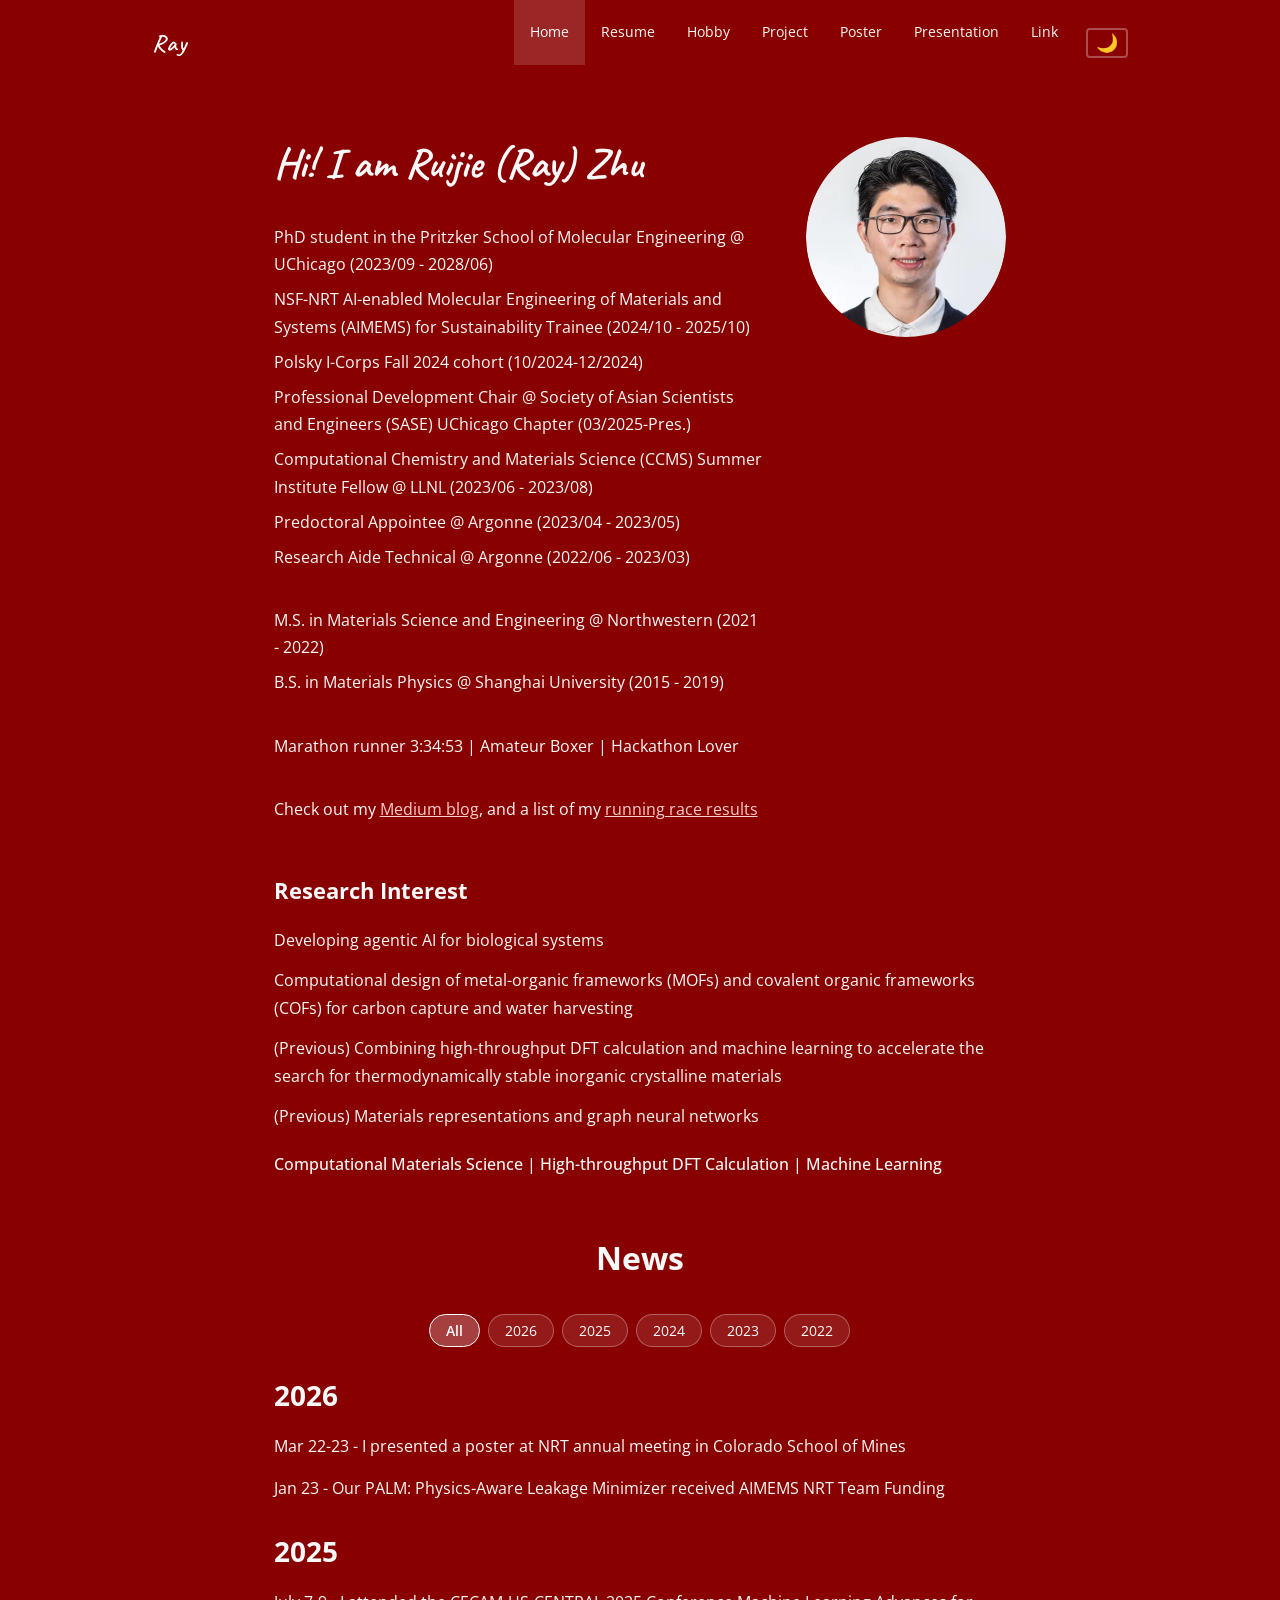
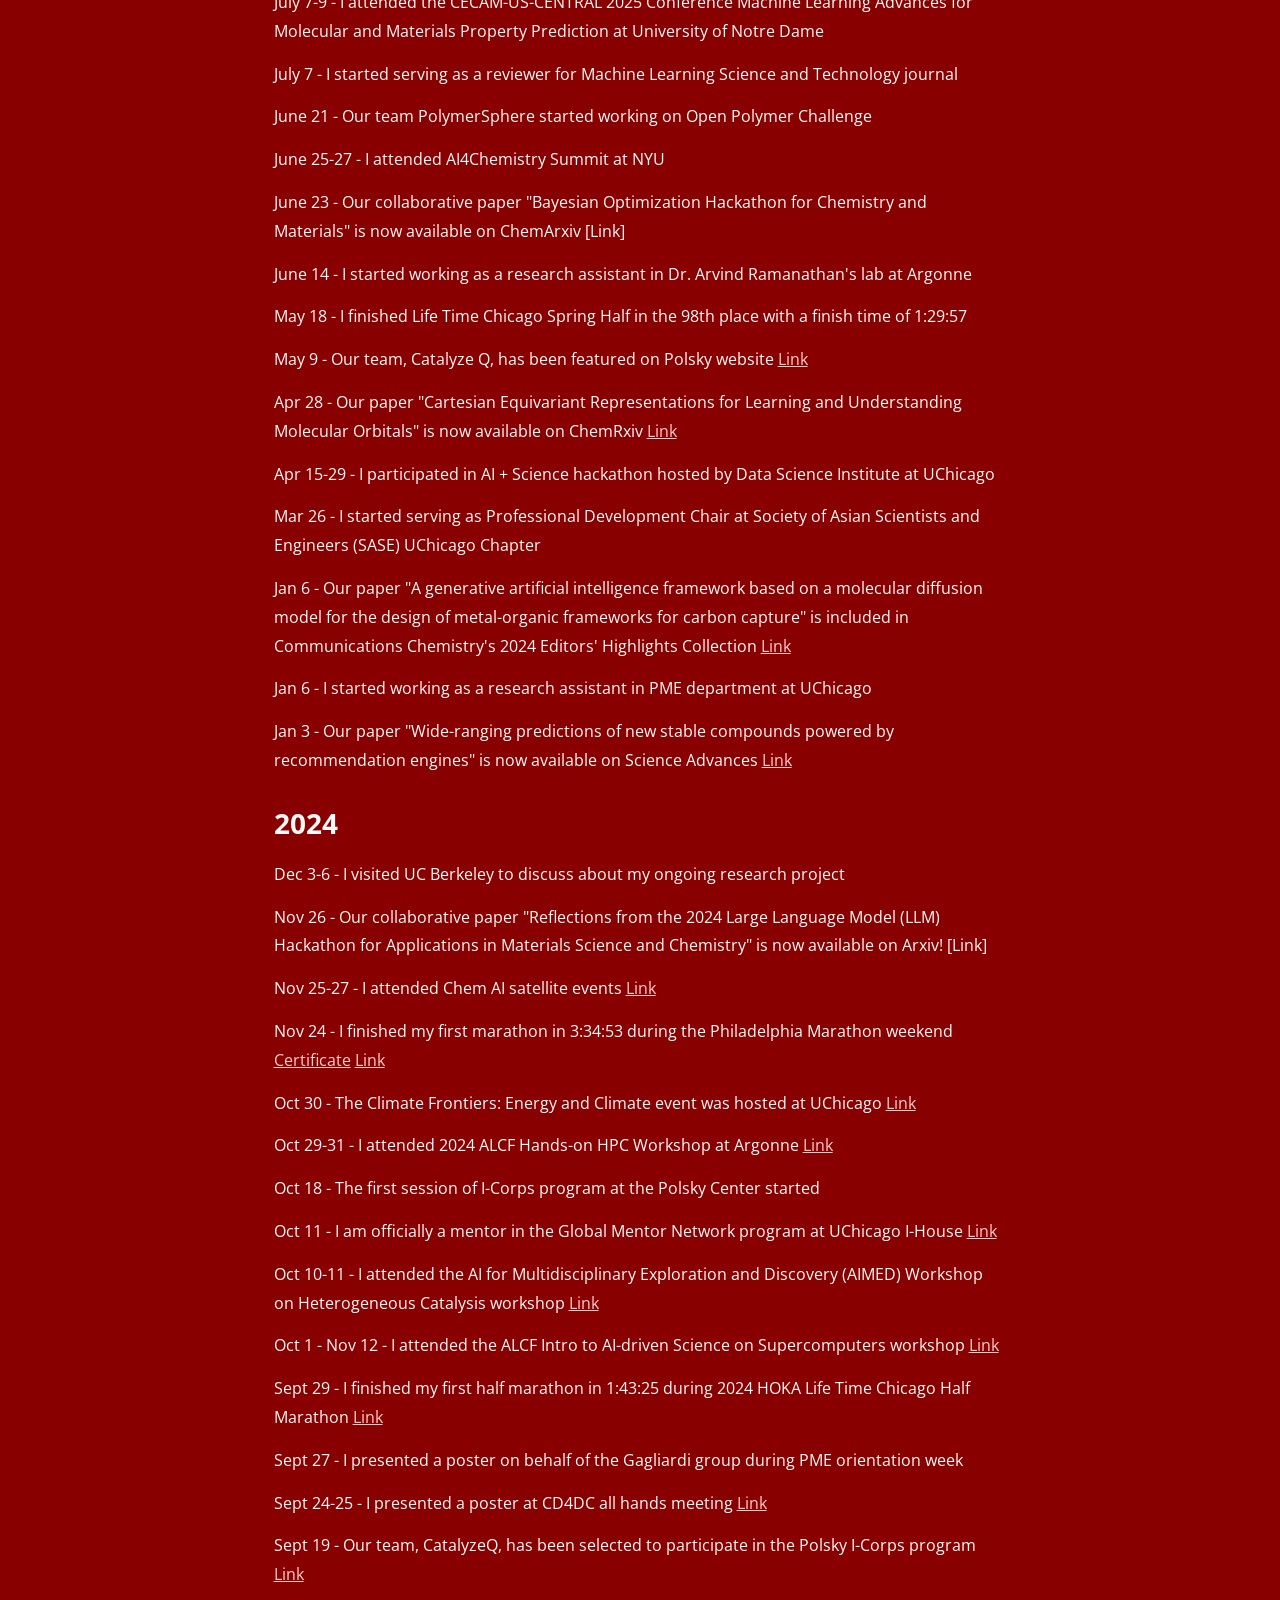
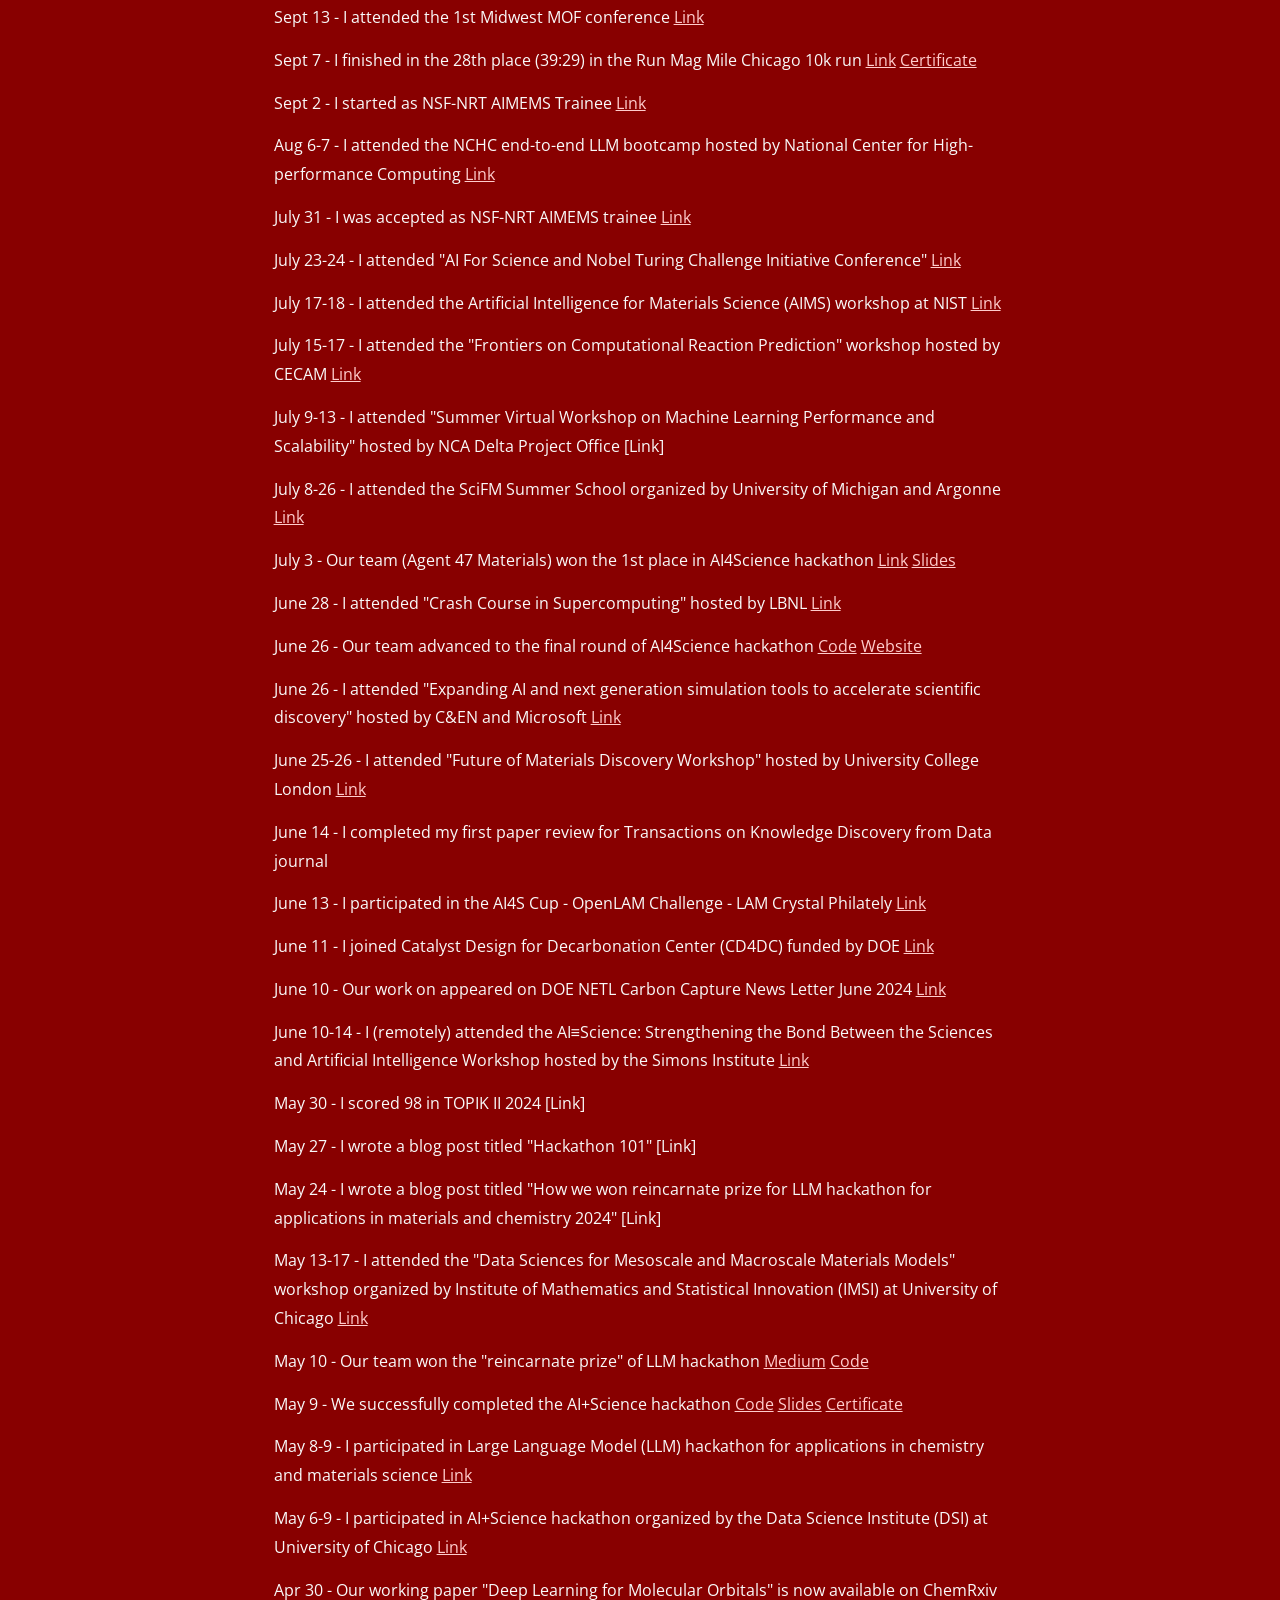
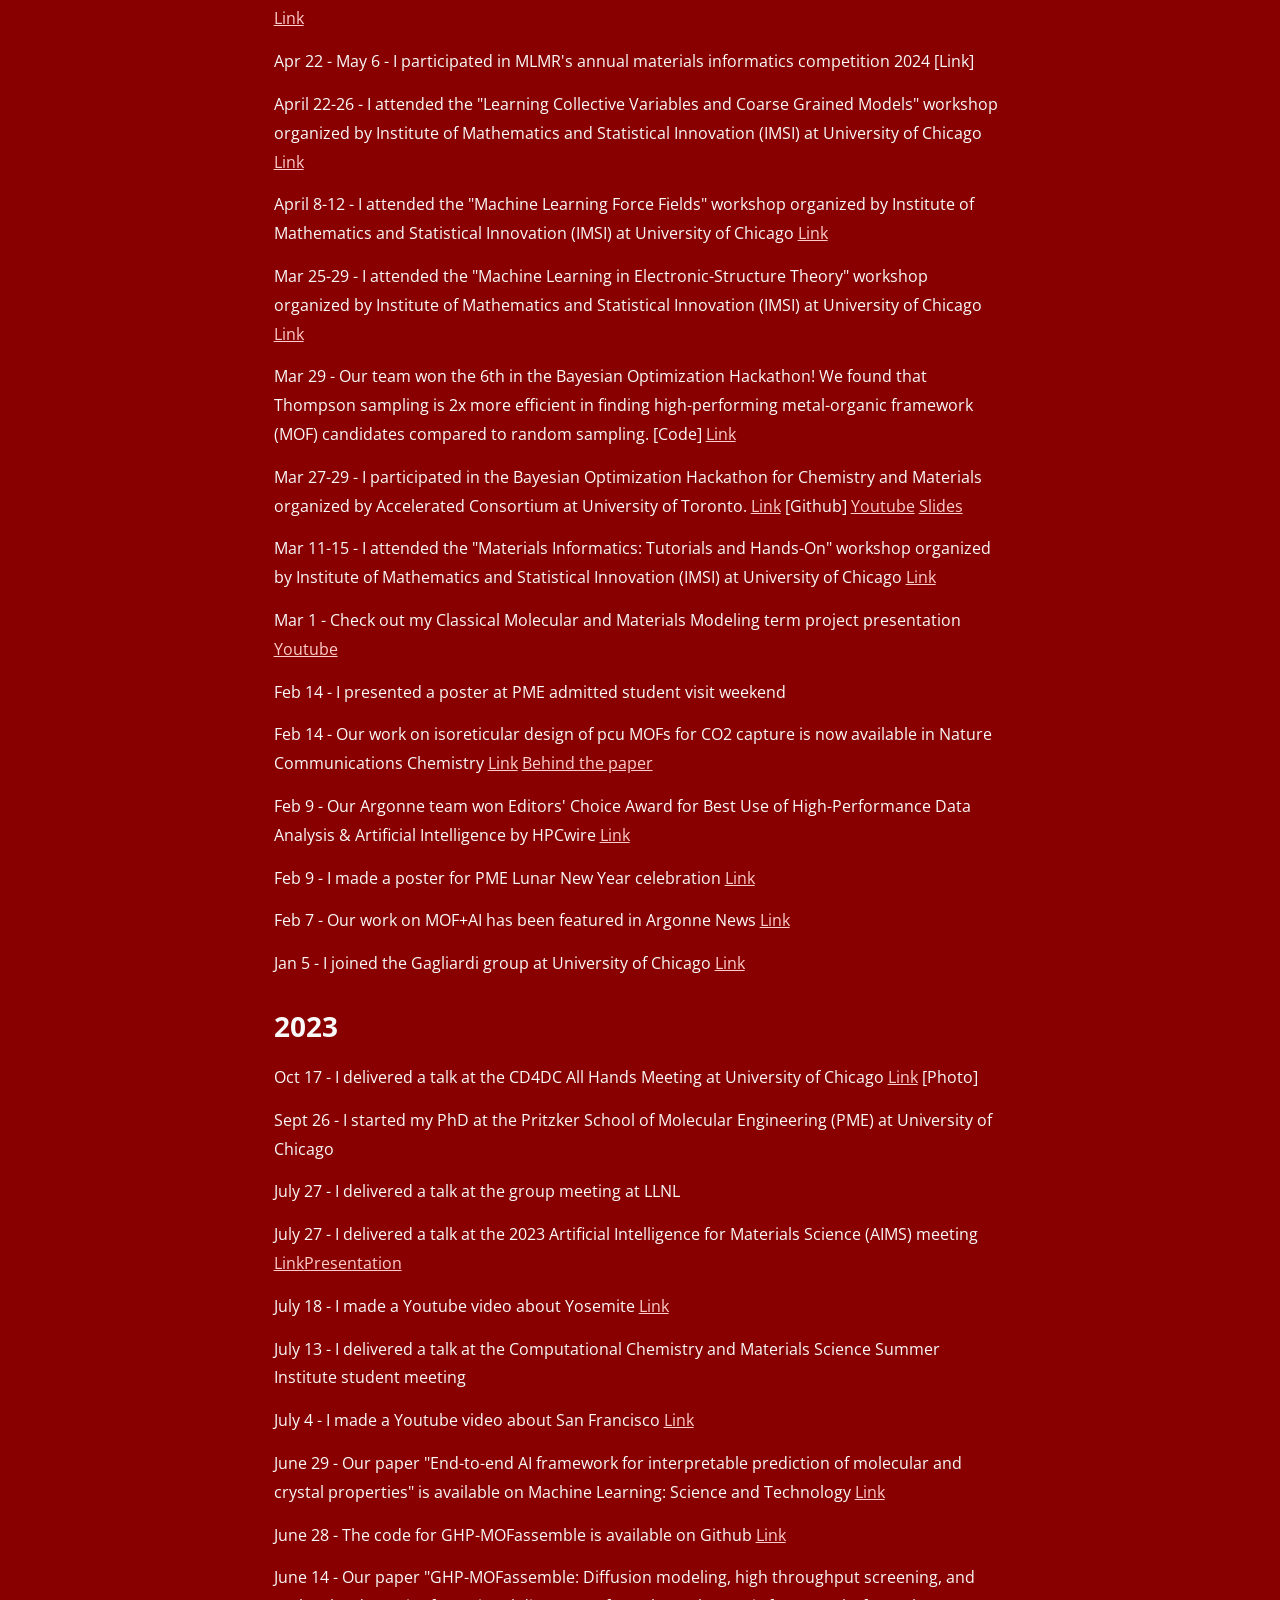
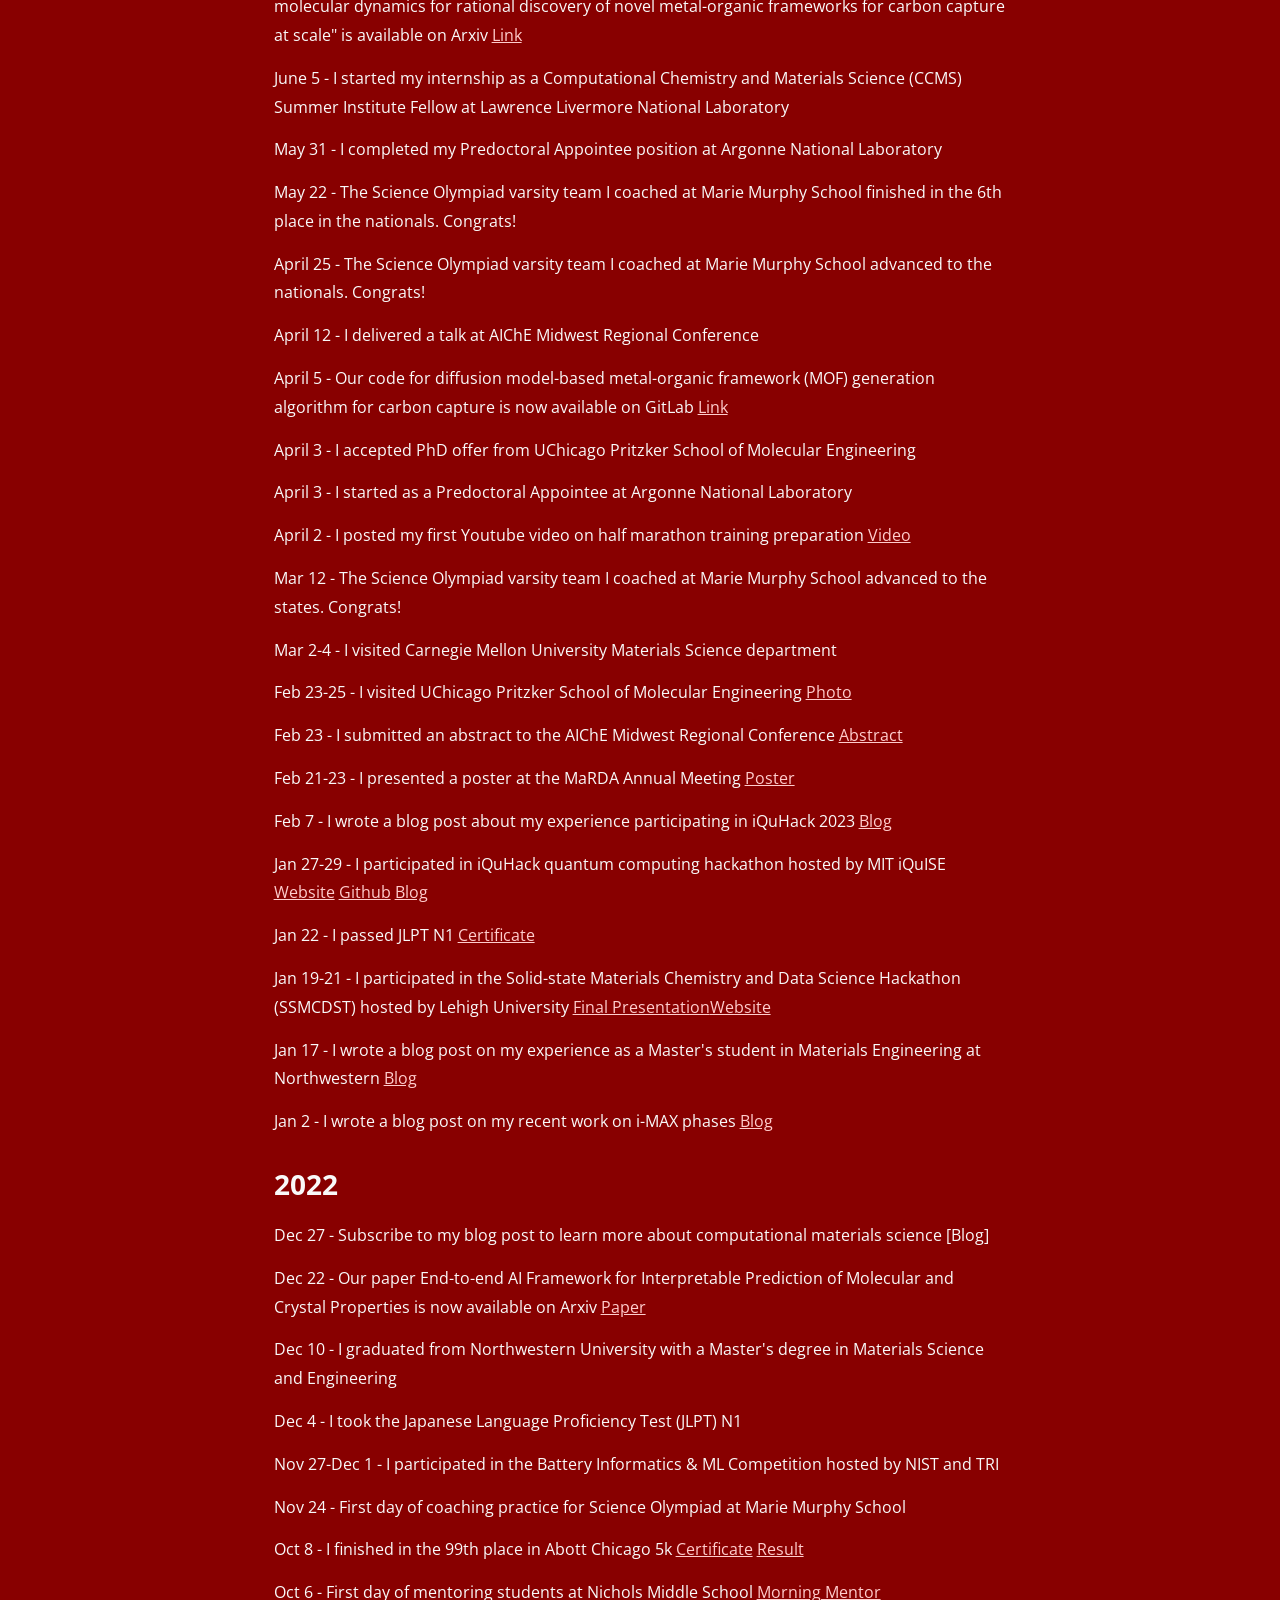
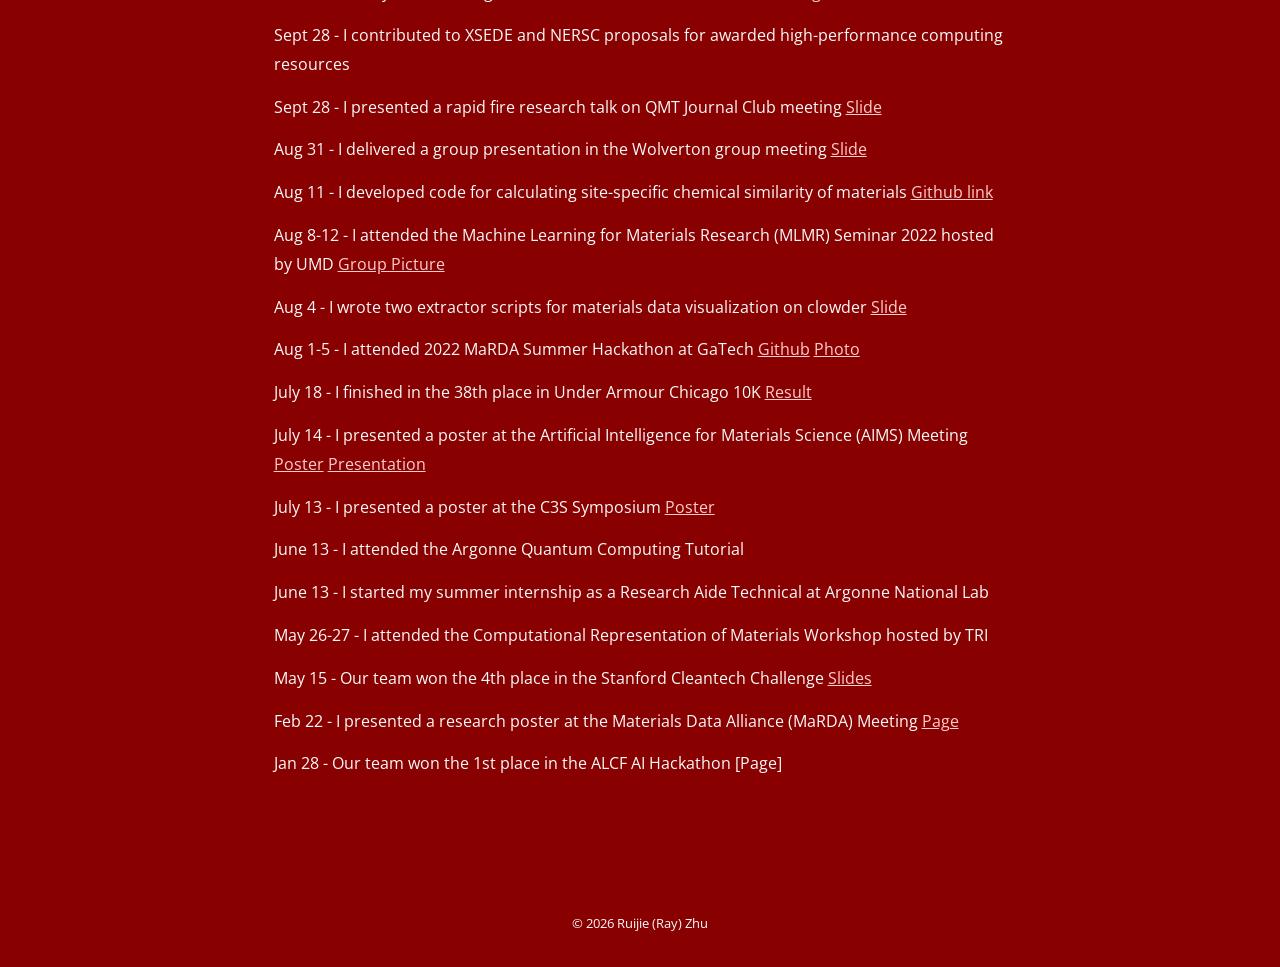
==== index.html @ 9f38cff4 "Initial commit: personal website with all improvements - Static HTML site with 7 pages (home, resume" ====
<!DOCTYPE html>
<html lang="en">
<head>
    <meta charset="UTF-8">
    <meta name="viewport" content="width=device-width, initial-scale=1.0">
    <meta name="description" content="Ruijie (Ray) Zhu - PhD student at UChicago Pritzker School of Molecular Engineering. Research in agentic AI for biological systems, computational design of MOFs and COFs.">
    <meta property="og:title" content="Ruijie (Ray) Zhu - Home">
    <meta property="og:description" content="PhD student at UChicago PME. Research in agentic AI, computational materials science, and machine learning.">
    <meta property="og:type" content="website">
    <meta property="og:image" content="profile.png">
    <title>Ray - Home</title>
    <link rel="icon" type="image/svg+xml" href="favicon.svg">
    <link rel="stylesheet" href="styles.css">
    <link rel="preconnect" href="https://fonts.googleapis.com">
    <link rel="preconnect" href="https://fonts.gstatic.com" crossorigin>
    <link href="https://fonts.googleapis.com/css2?family=Open+Sans:wght@300;400;500;600;700&family=Caveat:wght@600;700&display=swap" rel="stylesheet">
    <script type="application/ld+json">
    {
        "@context": "https://schema.org",
        "@type": "Person",
        "name": "Ruijie (Ray) Zhu",
        "url": "https://www.ruijiezhu.us",
        "jobTitle": "PhD Student",
        "affiliation": {
            "@type": "Organization",
            "name": "Pritzker School of Molecular Engineering, University of Chicago"
        },
        "alumniOf": [
            {
                "@type": "Organization",
                "name": "Northwestern University"
            },
            {
                "@type": "Organization",
                "name": "Shanghai University"
            }
        ],
        "knowsAbout": ["Computational Materials Science", "Machine Learning", "Metal-Organic Frameworks", "Agentic AI"]
    }
    </script>
</head>
<body>
    <a class="skip-to-content" href="#main-content">Skip to content</a>

    <header class="site-header">
        <div class="header-inner">
            <a href="index.html" class="site-title">Ray</a>
            <nav class="site-nav" aria-label="Main navigation">
                <button class="nav-toggle" id="nav-toggle" aria-label="Toggle navigation" aria-expanded="false" aria-controls="nav-links">&#9776;</button>
                <ul class="nav-links" id="nav-links">
                    <li><a href="index.html" class="active">Home</a></li>
                    <li><a href="resume.html">Resume</a></li>
                    <li><a href="hobby.html">Hobby</a></li>
                    <li><a href="project.html">Project</a></li>
                    <li><a href="poster.html">Poster</a></li>
                    <li><a href="presentation.html">Presentation</a></li>
                    <li><a href="link.html">Link</a></li>
                </ul>
                <button class="theme-toggle" id="theme-toggle" aria-label="Switch to dark mode"></button>
            </nav>
        </div>
    </header>

    <main id="main-content" class="content dark-bg">
        <section class="section intro-section">
            <div class="intro-layout">
                <div class="intro-text">
                    <h1 class="handwritten">Hi! I am Ruijie (Ray) Zhu</h1>

                    <p>PhD student in the Pritzker School of Molecular Engineering @ UChicago (<time datetime="2023-09">2023/09</time> - <time datetime="2028-06">2028/06</time>)</p>

                    <p>NSF-NRT AI-enabled Molecular Engineering of Materials and Systems (AIMEMS) for Sustainability Trainee (<time datetime="2024-10">2024/10</time> - <time datetime="2025-10">2025/10</time>)</p>
                    <p>Polsky I-Corps Fall 2024 cohort (<time datetime="2024-10">10/2024</time>-<time datetime="2024-12">12/2024</time>)</p>
                    <p>Professional Development Chair @ Society of Asian Scientists and Engineers (SASE) UChicago Chapter (<time datetime="2025-03">03/2025</time>-Pres.)</p>

                    <p>Computational Chemistry and Materials Science (CCMS) Summer Institute Fellow @ LLNL (<time datetime="2023-06">2023/06</time> - <time datetime="2023-08">2023/08</time>)</p>
                    <p>Predoctoral Appointee @ Argonne (<time datetime="2023-04">2023/04</time> - <time datetime="2023-05">2023/05</time>)</p>
                    <p>Research Aide Technical @ Argonne (<time datetime="2022-06">2022/06</time> - <time datetime="2023-03">2023/03</time>)</p>

                    <br>
                    <p>M.S. in Materials Science and Engineering @ Northwestern (<time datetime="2021">2021</time> - <time datetime="2022">2022</time>)</p>
                    <p>B.S. in Materials Physics @ Shanghai University (<time datetime="2015">2015</time> - <time datetime="2019">2019</time>)</p>

                    <br>
                    <p>Marathon runner 3:34:53 | Amateur Boxer | Hackathon Lover</p>

                    <br>
                    <p>Check out my <a href="https://medium.com/@rayzhu97" target="_blank" rel="noopener">Medium blog</a>, and a list of my <a href="https://www.athlinks.com/athletes/525581764" target="_blank" rel="noopener">running race results</a></p>
                </div>
                <div class="intro-photo">
                    <picture>
                        <source srcset="profile.webp" type="image/webp">
                        <img src="profile.png" alt="Ruijie (Ray) Zhu" width="200" height="200" loading="eager">
                    </picture>
                </div>
            </div>
        </section>

        <section class="section">
            <h2>Research Interest</h2>
            <p>Developing agentic AI for biological systems</p>
            <p>Computational design of metal-organic frameworks (MOFs) and covalent organic frameworks (COFs) for carbon capture and water harvesting</p>
            <p>(Previous) Combining high-throughput DFT calculation and machine learning to accelerate the search for thermodynamically stable inorganic crystalline materials</p>
            <p>(Previous) Materials representations and graph neural networks</p>

            <p class="skills-line">Computational Materials Science | High-throughput DFT Calculation | Machine Learning</p>
        </section>

        <section class="section news-section">
            <h2 class="news-title">News</h2>

            <div class="news-filter" role="group" aria-label="Filter news by year">
                <button class="news-filter-btn active" data-year="all">All</button>
                <button class="news-filter-btn" data-year="2026">2026</button>
                <button class="news-filter-btn" data-year="2025">2025</button>
                <button class="news-filter-btn" data-year="2024">2024</button>
                <button class="news-filter-btn" data-year="2023">2023</button>
                <button class="news-filter-btn" data-year="2022">2022</button>
            </div>

            <div class="news-year-group" data-year="2026">
                <h3 class="news-year">2026</h3>
                <p><time datetime="2026-03-22">Mar 22-23</time> - I presented a poster at NRT annual meeting in Colorado School of Mines</p>
                <p><time datetime="2026-01-23">Jan 23</time> - Our PALM: Physics-Aware Leakage Minimizer received AIMEMS NRT Team Funding</p>
            </div>

            <div class="news-year-group" data-year="2025">
                <h3 class="news-year">2025</h3>
                <p><time datetime="2025-07-07">July 7-9</time> - I attended the CECAM-US-CENTRAL 2025 Conference Machine Learning Advances for Molecular and Materials Property Prediction at University of Notre Dame</p>
                <p><time datetime="2025-07-07">July 7</time> - I started serving as a reviewer for Machine Learning Science and Technology journal</p>
                <p><time datetime="2025-06-21">June 21</time> - Our team PolymerSphere started working on Open Polymer Challenge</p>
                <p><time datetime="2025-06-25">June 25-27</time> - I attended AI4Chemistry Summit at NYU</p>
                <p><time datetime="2025-06-23">June 23</time> - Our collaborative paper "Bayesian Optimization Hackathon for Chemistry and Materials" is now available on ChemArxiv [Link]</p>
                <p><time datetime="2025-06-14">June 14</time> - I started working as a research assistant in Dr. Arvind Ramanathan's lab at Argonne</p>
                <p><time datetime="2025-05-18">May 18</time> - I finished Life Time Chicago Spring Half in the 98th place with a finish time of 1:29:57</p>
                <p><time datetime="2025-05-09">May 9</time> - Our team, Catalyze Q, has been featured on Polsky website <a href="https://polsky.uchicago.edu/2025/05/09/21-teams-tackling-innovations-in-quantum-healthcare-ai-and-more-take-first-steps-toward-commercialization/" target="_blank" rel="noopener">Link</a></p>
                <p><time datetime="2025-04-28">Apr 28</time> - Our paper "Cartesian Equivariant Representations for Learning and Understanding Molecular Orbitals" is now available on ChemRxiv <a href="https://chemrxiv.org/engage/chemrxiv/article-details/680be389e561f77ed4d5ff22" target="_blank" rel="noopener">Link</a></p>
                <p><time datetime="2025-04-15">Apr 15-29</time> - I participated in AI + Science hackathon hosted by Data Science Institute at UChicago</p>
                <p><time datetime="2025-03-26">Mar 26</time> - I started serving as Professional Development Chair at Society of Asian Scientists and Engineers (SASE) UChicago Chapter</p>
                <p><time datetime="2025-01-06">Jan 6</time> - Our paper "A generative artificial intelligence framework based on a molecular diffusion model for the design of metal-organic frameworks for carbon capture" is included in Communications Chemistry's 2024 Editors' Highlights Collection <a href="https://www.nature.com/collections/ahijedadcf" target="_blank" rel="noopener">Link</a></p>
                <p><time datetime="2025-01-06">Jan 6</time> - I started working as a research assistant in PME department at UChicago</p>
                <p><time datetime="2025-01-03">Jan 3</time> - Our paper "Wide-ranging predictions of new stable compounds powered by recommendation engines" is now available on Science Advances <a href="https://www.science.org/doi/full/10.1126/sciadv.adq1431" target="_blank" rel="noopener">Link</a></p>
            </div>

            <div class="news-year-group" data-year="2024">
                <h3 class="news-year">2024</h3>
                <p><time datetime="2024-12-03">Dec 3-6</time> - I visited UC Berkeley to discuss about my ongoing research project</p>
                <p><time datetime="2024-11-26">Nov 26</time> - Our collaborative paper "Reflections from the 2024 Large Language Model (LLM) Hackathon for Applications in Materials Science and Chemistry" is now available on Arxiv! [Link]</p>
                <p><time datetime="2024-11-25">Nov 25-27</time> - I attended Chem AI satellite events <a href="https://www.acnetwork.nl/chemai#event" target="_blank" rel="noopener">Link</a></p>
                <p><time datetime="2024-11-24">Nov 24</time> - I finished my first marathon in 3:34:53 during the Philadelphia Marathon weekend <a href="https://drive.google.com/file/d/1-i9LrEKk-AhQtTcShi9JIH2sls6sFC5T/view" target="_blank" rel="noopener">Certificate</a> <a href="https://www.philadelphiamarathon.com/" target="_blank" rel="noopener">Link</a></p>
                <p><time datetime="2024-10-30">Oct 30</time> - The Climate Frontiers: Energy and Climate event was hosted at UChicago <a href="https://climatefrontiers.event.uchicago.edu/" target="_blank" rel="noopener">Link</a></p>
                <p><time datetime="2024-10-29">Oct 29-31</time> - I attended 2024 ALCF Hands-on HPC Workshop at Argonne <a href="https://www.alcf.anl.gov/events/2024-alcf-hands-hpc-workshop" target="_blank" rel="noopener">Link</a></p>
                <p><time datetime="2024-10-18">Oct 18</time> - The first session of I-Corps program at the Polsky Center started</p>
                <p><time datetime="2024-10-11">Oct 11</time> - I am officially a mentor in the Global Mentor Network program at UChicago I-House <a href="https://ihouse.uchicago.edu/living/global_mentorship_network/" target="_blank" rel="noopener">Link</a></p>
                <p><time datetime="2024-10-10">Oct 10-11</time> - I attended the AI for Multidisciplinary Exploration and Discovery (AIMED) Workshop on Heterogeneous Catalysis workshop <a href="https://aimedx.github.io/hetcat/#program" target="_blank" rel="noopener">Link</a></p>
                <p><time datetime="2024-10-01">Oct 1 - Nov 12</time> - I attended the ALCF Intro to AI-driven Science on Supercomputers workshop <a href="https://www.alcf.anl.gov/alcf-ai-science-training-series" target="_blank" rel="noopener">Link</a></p>
                <p><time datetime="2024-09-29">Sept 29</time> - I finished my first half marathon in 1:43:25 during 2024 HOKA Life Time Chicago Half Marathon <a href="https://track.rtrt.me/e/LT-CHICAGO-HALF-2024#/tracker/RMKAW3RE/focus" target="_blank" rel="noopener">Link</a></p>
                <p><time datetime="2024-09-27">Sept 27</time> - I presented a poster on behalf of the Gagliardi group during PME orientation week</p>
                <p><time datetime="2024-09-24">Sept 24-25</time> - I presented a poster at CD4DC all hands meeting <a href="https://cd4dc.center.uchicago.edu/ahmeetings/" target="_blank" rel="noopener">Link</a></p>
                <p><time datetime="2024-09-19">Sept 19</time> - Our team, CatalyzeQ, has been selected to participate in the Polsky I-Corps program <a href="https://polsky.uchicago.edu/programs-events/polsky-i-corps/" target="_blank" rel="noopener">Link</a></p>
                <p><time datetime="2024-09-13">Sept 13</time> - I attended the 1st Midwest MOF conference <a href="https://www.midwestmofconference.com/" target="_blank" rel="noopener">Link</a></p>
                <p><time datetime="2024-09-07">Sept 7</time> - I finished in the 28th place (39:29) in the Run Mag Mile Chicago 10k run <a href="https://raceday.enmotive.com/#/events/2024-run-mag-mile-10k-5k/registrants/95eedf3e-052a-42c6-b2b4-c4ae1b8bab90" target="_blank" rel="noopener">Link</a> <a href="https://drive.google.com/file/d/15Tx9yUv4PtRT-i_Ac3XZGLpPSgOAXgyF/view" target="_blank" rel="noopener">Certificate</a></p>
                <p><time datetime="2024-09-02">Sept 2</time> - I started as NSF-NRT AIMEMS Trainee <a href="https://www.nrt.pme.uchicago.edu/program" target="_blank" rel="noopener">Link</a></p>
                <p><time datetime="2024-08-06">Aug 6-7</time> - I attended the NCHC end-to-end LLM bootcamp hosted by National Center for High-performance Computing <a href="https://www.openhackathons.org/s/siteevent/a0CUP00000L45Bx2AJ/se000345" target="_blank" rel="noopener">Link</a></p>
                <p><time datetime="2024-07-31">July 31</time> - I was accepted as NSF-NRT AIMEMS trainee <a href="https://www.nrt.pme.uchicago.edu/program" target="_blank" rel="noopener">Link</a></p>
                <p><time datetime="2024-07-23">July 23-24</time> - I attended "AI For Science and Nobel Turing Challenge Initiative Conference" <a href="https://ai4science.sg/ai4sci%2Fntci-conf" target="_blank" rel="noopener">Link</a></p>
                <p><time datetime="2024-07-17">July 17-18</time> - I attended the Artificial Intelligence for Materials Science (AIMS) workshop at NIST <a href="https://www.nist.gov/news-events/events/2024/07/2024-artificial-intelligence-materials-science-aims-workshop" target="_blank" rel="noopener">Link</a></p>
                <p><time datetime="2024-07-15">July 15-17</time> - I attended the "Frontiers on Computational Reaction Prediction" workshop hosted by CECAM <a href="https://www.cecam.org/workshop-details/frontiers-of-computational-reaction-prediction-1348#:~:text=Achieving%20further%20breakthroughs%20that%20generalize,optimization%2C%20microkinetic%20modeling%2C%20and%20generative" target="_blank" rel="noopener">Link</a></p>
                <p><time datetime="2024-07-09">July 9-13</time> - I attended "Summer Virtual Workshop on Machine Learning Performance and Scalability" hosted by NCA Delta Project Office [Link]</p>
                <p><time datetime="2024-07-08">July 8-26</time> - I attended the SciFM Summer School organized by University of Michigan and Argonne <a href="https://scifm.ai/summer_school.html" target="_blank" rel="noopener">Link</a></p>
                <p><time datetime="2024-07-03">July 3</time> - Our team (Agent 47 Materials) won the 1st place in AI4Science hackathon <a href="https://ai4science.io/home_zh.html" target="_blank" rel="noopener">Link</a> <a href="https://drive.google.com/file/d/1XassXmJ7qTkqrutXxbYdYjT_inDI_Qnv/view" target="_blank" rel="noopener">Slides</a></p>
                <p><time datetime="2024-06-28">June 28</time> - I attended "Crash Course in Supercomputing" hosted by LBNL <a href="https://www.nersc.gov/users/training/events/2024/hpc-crash-course-jun2024" target="_blank" rel="noopener">Link</a></p>
                <p><time datetime="2024-06-26">June 26</time> - Our team advanced to the final round of AI4Science hackathon <a href="https://github.com/oytang/Agent47-Material" target="_blank" rel="noopener">Code</a> <a href="https://ai4science.io/home.html" target="_blank" rel="noopener">Website</a></p>
                <p><time datetime="2024-06-26">June 26</time> - I attended "Expanding AI and next generation simulation tools to accelerate scientific discovery" hosted by C&amp;EN and Microsoft <a href="https://drive.google.com/file/d/1aKDPWeQGOj_Hz6DfG1SAPdSa-SfjaO74/view" target="_blank" rel="noopener">Link</a></p>
                <p><time datetime="2024-06-25">June 25-26</time> - I attended "Future of Materials Discovery Workshop" hosted by University College London <a href="https://sites.google.com/view/future-of-materials-discovery/home?authuser=0" target="_blank" rel="noopener">Link</a></p>
                <p><time datetime="2024-06-14">June 14</time> - I completed my first paper review for Transactions on Knowledge Discovery from Data journal</p>
                <p><time datetime="2024-06-13">June 13</time> - I participated in the AI4S Cup - OpenLAM Challenge - LAM Crystal Philately <a href="https://www.bohrium.com/en/competitions/8821838186?tab=introduce" target="_blank" rel="noopener">Link</a></p>
                <p><time datetime="2024-06-11">June 11</time> - I joined Catalyst Design for Decarbonation Center (CD4DC) funded by DOE <a href="https://cd4dc.center.uchicago.edu/people/" target="_blank" rel="noopener">Link</a></p>
                <p><time datetime="2024-06-10">June 10</time> - Our work on appeared on DOE NETL Carbon Capture News Letter June 2024 <a href="https://netl.doe.gov/sites/default/files/publication/NETL-June-2024-Carbon-Capture-Newsletter.pdf" target="_blank" rel="noopener">Link</a></p>
                <p><time datetime="2024-06-10">June 10-14</time> - I (remotely) attended the AI&equiv;Science: Strengthening the Bond Between the Sciences and Artificial Intelligence Workshop hosted by the Simons Institute <a href="https://simons.berkeley.edu/workshops/aiscience-strengthening-bond-between-sciences-artificial-intelligence" target="_blank" rel="noopener">Link</a></p>
                <p><time datetime="2024-05-30">May 30</time> - I scored 98 in TOPIK II 2024 [Link]</p>
                <p><time datetime="2024-05-27">May 27</time> - I wrote a blog post titled "Hackathon 101" [Link]</p>
                <p><time datetime="2024-05-24">May 24</time> - I wrote a blog post titled "How we won reincarnate prize for LLM hackathon for applications in materials and chemistry 2024" [Link]</p>
                <p><time datetime="2024-05-13">May 13-17</time> - I attended the "Data Sciences for Mesoscale and Macroscale Materials Models" workshop organized by Institute of Mathematics and Statistical Innovation (IMSI) at University of Chicago <a href="https://www.imsi.institute/activities/data-driven-materials-informatics/data-sciences-for-mesoscale-and-macroscale-materials-models/" target="_blank" rel="noopener">Link</a></p>
                <p><time datetime="2024-05-10">May 10</time> - Our team won the "reincarnate prize" of LLM hackathon <a href="https://medium.com/@blaiszik/llms-to-accelerate-discovery-in-materials-science-and-chemistry-refections-on-a-hackathon-b8364ca32242" target="_blank" rel="noopener">Medium</a> <a href="https://github.com/llmhackathon" target="_blank" rel="noopener">Code</a></p>
                <p><time datetime="2024-05-09">May 9</time> - We successfully completed the AI+Science hackathon <a href="https://github.com/Ray16/ai-sci-hackathon-2024-molecular-nexus" target="_blank" rel="noopener">Code</a> <a href="https://drive.google.com/file/d/1T691MLxk3H7vljk_Yr_jlg427a08m1Z6/view" target="_blank" rel="noopener">Slides</a> <a href="https://drive.google.com/file/d/1oZBPNKOGnk7Bu4-bG-2tfbSvn53wcBas/view" target="_blank" rel="noopener">Certificate</a></p>
                <p><time datetime="2024-05-08">May 8-9</time> - I participated in Large Language Model (LLM) hackathon for applications in chemistry and materials science <a href="https://www.eventbrite.com/e/llm-hackathon-for-applications-in-materials-and-chemistry-tickets-868303598437" target="_blank" rel="noopener">Link</a></p>
                <p><time datetime="2024-05-06">May 6-9</time> - I participated in AI+Science hackathon organized by the Data Science Institute (DSI) at University of Chicago <a href="https://datascience.uchicago.edu/events/aiscience-hackathon/" target="_blank" rel="noopener">Link</a></p>
                <p><time datetime="2024-04-30">Apr 30</time> - Our working paper "Deep Learning for Molecular Orbitals" is now available on ChemRxiv <a href="https://chemrxiv.org/engage/chemrxiv/article-details/662ee02121291e5d1df872da" target="_blank" rel="noopener">Link</a></p>
                <p><time datetime="2024-04-22">Apr 22 - May 6</time> - I participated in MLMR's annual materials informatics competition 2024 [Link]</p>
                <p><time datetime="2024-04-22">April 22-26</time> - I attended the "Learning Collective Variables and Coarse Grained Models" workshop organized by Institute of Mathematics and Statistical Innovation (IMSI) at University of Chicago <a href="https://www.imsi.institute/activities/data-driven-materials-informatics/learning-collective-variables-and-coarse-grained-models/" target="_blank" rel="noopener">Link</a></p>
                <p><time datetime="2024-04-08">April 8-12</time> - I attended the "Machine Learning Force Fields" workshop organized by Institute of Mathematics and Statistical Innovation (IMSI) at University of Chicago <a href="https://www.imsi.institute/activities/data-driven-materials-informatics/machine-learning-force-fields/" target="_blank" rel="noopener">Link</a></p>
                <p><time datetime="2024-03-25">Mar 25-29</time> - I attended the "Machine Learning in Electronic-Structure Theory" workshop organized by Institute of Mathematics and Statistical Innovation (IMSI) at University of Chicago <a href="https://www.imsi.institute/activities/data-driven-materials-informatics/machine-learning-in-electronic-structure-theory/" target="_blank" rel="noopener">Link</a></p>
                <p><time datetime="2024-03-29">Mar 29</time> - Our team won the 6th in the Bayesian Optimization Hackathon! We found that Thompson sampling is 2x more efficient in finding high-performing metal-organic framework (MOF) candidates compared to random sampling. [Code] <a href="https://ac-bo-hackathon.github.io/projects/project-09-pme-no-hikari/" target="_blank" rel="noopener">Link</a></p>
                <p><time datetime="2024-03-27">Mar 27-29</time> - I participated in the Bayesian Optimization Hackathon for Chemistry and Materials organized by Accelerated Consortium at University of Toronto. <a href="https://ac-bo-hackathon.github.io/" target="_blank" rel="noopener">Link</a> [Github] <a href="https://www.youtube.com/watch?v=l0aVZDMwIMU" target="_blank" rel="noopener">Youtube</a> <a href="https://drive.google.com/file/d/1T4FnphOViLm7uFTTNbFMfZBs-r0cWuP1/view?pli=1" target="_blank" rel="noopener">Slides</a></p>
                <p><time datetime="2024-03-11">Mar 11-15</time> - I attended the "Materials Informatics: Tutorials and Hands-On" workshop organized by Institute of Mathematics and Statistical Innovation (IMSI) at University of Chicago <a href="https://www.imsi.institute/activities/data-driven-materials-informatics/materials-informatics-tutorials-and-hands-on/" target="_blank" rel="noopener">Link</a></p>
                <p><time datetime="2024-03-01">Mar 1</time> - Check out my Classical Molecular and Materials Modeling term project presentation <a href="https://www.youtube.com/watch?v=LE7n3lz_0Iw" target="_blank" rel="noopener">Youtube</a></p>
                <p><time datetime="2024-02-14">Feb 14</time> - I presented a poster at PME admitted student visit weekend</p>
                <p><time datetime="2024-02-14">Feb 14</time> - Our work on isoreticular design of pcu MOFs for CO2 capture is now available in Nature Communications Chemistry <a href="https://www.nature.com/articles/s42004-023-01090-2" target="_blank" rel="noopener">Link</a> <a href="https://communities.springernature.com/posts/generative-ai-and-gpu-accelerated-computing-accelerate-the-discovery-of-future-energy-materials" target="_blank" rel="noopener">Behind the paper</a></p>
                <p><time datetime="2024-02-09">Feb 9</time> - Our Argonne team won Editors' Choice Award for Best Use of High-Performance Data Analysis &amp; Artificial Intelligence by HPCwire <a href="https://www.hpcwire.com/off-the-wire/argonne-computing-research-wins-accolades/" target="_blank" rel="noopener">Link</a></p>
                <p><time datetime="2024-02-09">Feb 9</time> - I made a poster for PME Lunar New Year celebration <a href="https://drive.google.com/file/d/1dCipgt9k_0-EaUfHgg2mfjCZ7JXmfd-P/view" target="_blank" rel="noopener">Link</a></p>
                <p><time datetime="2024-02-07">Feb 7</time> - Our work on MOF+AI has been featured in Argonne News <a href="https://www.anl.gov/article/argonne-computing-research-wins-accolades" target="_blank" rel="noopener">Link</a></p>
                <p><time datetime="2024-01-05">Jan 5</time> - I joined the Gagliardi group at University of Chicago <a href="https://cd4dc.center.uchicago.edu/" target="_blank" rel="noopener">Link</a></p>
            </div>

            <div class="news-year-group" data-year="2023">
                <h3 class="news-year">2023</h3>
                <p><time datetime="2023-10-17">Oct 17</time> - I delivered a talk at the CD4DC All Hands Meeting at University of Chicago <a href="https://drive.google.com/file/d/1K9Yv6NCoct1jTi523gx9C-fu4IpzY8kH/view" target="_blank" rel="noopener">Link</a> [Photo]</p>
                <p><time datetime="2023-09-26">Sept 26</time> - I started my PhD at the Pritzker School of Molecular Engineering (PME) at University of Chicago</p>
                <p><time datetime="2023-07-27">July 27</time> - I delivered a talk at the group meeting at LLNL</p>
                <p><time datetime="2023-07-27">July 27</time> - I delivered a talk at the 2023 Artificial Intelligence for Materials Science (AIMS) meeting <a href="https://www.nist.gov/news-events/events/2023/07/artificial-intelligence-materials-science-aims-workshop" target="_blank" rel="noopener">Link</a><a href="https://www.youtube.com/watch?v=gXU6pZXFn4E" target="_blank" rel="noopener">Presentation</a></p>
                <p><time datetime="2023-07-18">July 18</time> - I made a Youtube video about Yosemite <a href="https://www.youtube.com/watch?v=WOPsJRe2Ook" target="_blank" rel="noopener">Link</a></p>
                <p><time datetime="2023-07-13">July 13</time> - I delivered a talk at the Computational Chemistry and Materials Science Summer Institute student meeting</p>
                <p><time datetime="2023-07-04">July 4</time> - I made a Youtube video about San Francisco <a href="https://www.youtube.com/watch?v=haESfPFnzu4" target="_blank" rel="noopener">Link</a></p>
                <p><time datetime="2023-06-29">June 29</time> - Our paper "End-to-end AI framework for interpretable prediction of molecular and crystal properties" is available on Machine Learning: Science and Technology <a href="https://validate.perfdrive.com/fb803c746e9148689b3984a31fccd902/?ssa=e7742e9b-5676-4024-8205-ffe6dfa4c303&ssb=55271289498&ssc=https%3A%2F%2Fiopscience.iop.org%2Farticle%2F10.1088%2F2632-2153%2Facd434&ssi=25c8194b-cnvj-4208-82d1-4b6da16b0667&ssk=botmanager_support@radware.com&ssm=90542398063929764101577710894238&ssn=d330cd7b8856db8901c104f129a1a420a20d7e755270-3b50-46a5-a25f79&sso=48f81271-e32649a8b63e2c49d4050625597790c139adf5c31acf95ad&ssp=32145866051774178233177419146045800&ssq=00641383585578736724835855358810547306813&ssr=MTg1LjIxNS4xODEuMzc=&sst=Mozilla/5.0%20(Macintosh;%20Intel%20Mac%20OS%20X%2010_15_7)%20AppleWebKit/537.36%20(KHTML,%20like%20Gecko)%20Chrome/146.0.0.0%20Safari/537.36&ssu=&ssv=&ssw=&ssx=[base64]" target="_blank" rel="noopener">Link</a></p>
                <p><time datetime="2023-06-28">June 28</time> - The code for GHP-MOFassemble is available on Github <a href="https://github.com/hyunp2/ghp_mof" target="_blank" rel="noopener">Link</a></p>
                <p><time datetime="2023-06-14">June 14</time> - Our paper "GHP-MOFassemble: Diffusion modeling, high throughput screening, and molecular dynamics for rational discovery of novel metal-organic frameworks for carbon capture at scale" is available on Arxiv <a href="https://arxiv.org/abs/2306.08695" target="_blank" rel="noopener">Link</a></p>
                <p><time datetime="2023-06-05">June 5</time> - I started my internship as a Computational Chemistry and Materials Science (CCMS) Summer Institute Fellow at Lawrence Livermore National Laboratory</p>
                <p><time datetime="2023-05-31">May 31</time> - I completed my Predoctoral Appointee position at Argonne National Laboratory</p>
                <p><time datetime="2023-05-22">May 22</time> - The Science Olympiad varsity team I coached at Marie Murphy School finished in the 6th place in the nationals. Congrats!</p>
                <p><time datetime="2023-04-25">April 25</time> - The Science Olympiad varsity team I coached at Marie Murphy School advanced to the nationals. Congrats!</p>
                <p><time datetime="2023-04-12">April 12</time> - I delivered a talk at AIChE Midwest Regional Conference</p>
                <p><time datetime="2023-04-05">April 5</time> - Our code for diffusion model-based metal-organic framework (MOF) generation algorithm for carbon capture is now available on GitLab <a href="https://gitlab.com/ray166/MOF_workflow" target="_blank" rel="noopener">Link</a></p>
                <p><time datetime="2023-04-03">April 3</time> - I accepted PhD offer from UChicago Pritzker School of Molecular Engineering</p>
                <p><time datetime="2023-04-03">April 3</time> - I started as a Predoctoral Appointee at Argonne National Laboratory</p>
                <p><time datetime="2023-04-02">April 2</time> - I posted my first Youtube video on half marathon training preparation <a href="https://www.youtube.com/watch?v=VDjwiRCT5aQ" target="_blank" rel="noopener">Video</a></p>
                <p><time datetime="2023-03-12">Mar 12</time> - The Science Olympiad varsity team I coached at Marie Murphy School advanced to the states. Congrats!</p>
                <p><time datetime="2023-03-02">Mar 2-4</time> - I visited Carnegie Mellon University Materials Science department</p>
                <p><time datetime="2023-02-23">Feb 23-25</time> - I visited UChicago Pritzker School of Molecular Engineering <a href="https://drive.google.com/file/d/1jRCjKbdDBN5EpNQdB40SoO6fILyR-Qud/view" target="_blank" rel="noopener">Photo</a></p>
                <p><time datetime="2023-02-23">Feb 23</time> - I submitted an abstract to the AIChE Midwest Regional Conference <a href="https://drive.google.com/file/d/1CeE5TU0KiPoZXXHN-Wsewc2m1SwDM8s2/view" target="_blank" rel="noopener">Abstract</a></p>
                <p><time datetime="2023-02-21">Feb 21-23</time> - I presented a poster at the MaRDA Annual Meeting <a href="https://drive.google.com/file/d/1jRCjKbdDBN5EpNQdB40SoO6fILyR-Qud/view" target="_blank" rel="noopener">Poster</a></p>
                <p><time datetime="2023-02-07">Feb 7</time> - I wrote a blog post about my experience participating in iQuHack 2023 <a href="https://rayzhu97.medium.com/what-i-learned-from-iquhack-2023-92c456067cd5" target="_blank" rel="noopener">Blog</a></p>
                <p><time datetime="2023-01-27">Jan 27-29</time> - I participated in iQuHack quantum computing hackathon hosted by MIT iQuISE <a href="https://www.iquise.mit.edu/iQuHACK/2023-01-27" target="_blank" rel="noopener">Website</a> <a href="https://github.com/Ray16/2023_CovalentxIBM/tree/main/team_solutions/Im_ThinQing" target="_blank" rel="noopener">Github</a> <a href="https://rayzhu97.medium.com/iquhack-quantum-travel-website-4555a0feb44a" target="_blank" rel="noopener">Blog</a></p>
                <p><time datetime="2023-01-22">Jan 22</time> - I passed JLPT N1 <a href="https://drive.google.com/file/d/1WsH1WhU1g-FXp1LIXwkZTpJaUN1Y9Jcw/view" target="_blank" rel="noopener">Certificate</a></p>
                <p><time datetime="2023-01-19">Jan 19-21</time> - I participated in the Solid-state Materials Chemistry and Data Science Hackathon (SSMCDST) hosted by Lehigh University <a href="https://drive.google.com/file/d/1GsUdrjdUTQh5gAexi2erCeY1kESDz19o/view" target="_blank" rel="noopener">Final Presentation</a><a href="https://ssmcdat2020.mse.utah.edu/projects/" target="_blank" rel="noopener">Website</a></p>
                <p><time datetime="2023-01-17">Jan 17</time> - I wrote a blog post on my experience as a Master's student in Materials Engineering at Northwestern <a href="https://rayzhu97.medium.com/what-is-it-like-to-be-a-masters-student-in-materials-science-at-northwestern-part-i-532602e3fdbd" target="_blank" rel="noopener">Blog</a></p>
                <p><time datetime="2023-01-02">Jan 2</time> - I wrote a blog post on my recent work on i-MAX phases <a href="https://rayzhu97.medium.com/what-are-in-plane-ordered-max-phases-145293a0ce62" target="_blank" rel="noopener">Blog</a></p>
            </div>

            <div class="news-year-group" data-year="2022">
                <h3 class="news-year">2022</h3>
                <p><time datetime="2022-12-27">Dec 27</time> - Subscribe to my blog post to learn more about computational materials science [Blog]</p>
                <p><time datetime="2022-12-22">Dec 22</time> - Our paper End-to-end AI Framework for Interpretable Prediction of Molecular and Crystal Properties is now available on Arxiv <a href="https://arxiv.org/pdf/2212.11317" target="_blank" rel="noopener">Paper</a></p>
                <p><time datetime="2022-12-10">Dec 10</time> - I graduated from Northwestern University with a Master's degree in Materials Science and Engineering</p>
                <p><time datetime="2022-12-04">Dec 4</time> - I took the Japanese Language Proficiency Test (JLPT) N1</p>
                <p><time datetime="2022-11-27">Nov 27-Dec 1</time> - I participated in the Battery Informatics &amp; ML Competition hosted by NIST and TRI</p>
                <p><time datetime="2022-11-24">Nov 24</time> - First day of coaching practice for Science Olympiad at Marie Murphy School</p>
                <p><time datetime="2022-10-08">Oct 8</time> - I finished in the 99th place in Abott Chicago 5k <a href="https://drive.google.com/file/d/14I3kXi-6gLv31zUFpxnNs9udkay7cHkL/view" target="_blank" rel="noopener">Certificate</a> <a href="https://events.hakuapp.com/events/317e5f2eba1b37a72866/event_results" target="_blank" rel="noopener">Result</a></p>
                <p><time datetime="2022-10-06">Oct 6</time> - First day of mentoring students at Nichols Middle School <a href="https://sites.northwestern.edu/morningmentors/meet-the-mentors/" target="_blank" rel="noopener">Morning Mentor</a></p>
                <p><time datetime="2022-09-28">Sept 28</time> - I contributed to XSEDE and NERSC proposals for awarded high-performance computing resources</p>
                <p><time datetime="2022-09-28">Sept 28</time> - I presented a rapid fire research talk on QMT Journal Club meeting <a href="https://docs.google.com/presentation/d/1h_0T1h1DVRgaxm9tVMxPCfCcxigFjV_b/edit?slide=id.p1#slide=id.p1" target="_blank" rel="noopener">Slide</a></p>
                <p><time datetime="2022-08-31">Aug 31</time> - I delivered a group presentation in the Wolverton group meeting <a href="https://drive.google.com/file/d/1-JdYmYXlbAn9uMkpz-bPd2XAcyPM4irX/view" target="_blank" rel="noopener">Slide</a></p>
                <p><time datetime="2022-08-11">Aug 11</time> - I developed code for calculating site-specific chemical similarity of materials <a href="https://github.com/Ray16/site-specific-chemical-similarity" target="_blank" rel="noopener">Github link</a></p>
                <p><time datetime="2022-08-08">Aug 8-12</time> - I attended the Machine Learning for Materials Research (MLMR) Seminar 2022 hosted by UMD <a href="https://drive.google.com/file/d/16Tij0B7Es06yjogDTFDeZlL7TwX0Ggqn/view" target="_blank" rel="noopener">Group Picture</a></p>
                <p><time datetime="2022-08-04">Aug 4</time> - I wrote two extractor scripts for materials data visualization on clowder <a href="https://drive.google.com/file/d/1f0Th1Jf1QQG0NVvoRO0P9iobGYlOxsBJ/view" target="_blank" rel="noopener">Slide</a></p>
                <p><time datetime="2022-08-01">Aug 1-5</time> - I attended 2022 MaRDA Summer Hackathon at GaTech <a href="https://github.com/marda-alliance/MDI-Provider-Integration-Interoperability/wiki/MaRDA-Summer-Hackathon-2022" target="_blank" rel="noopener">Github</a> <a href="https://drive.google.com/file/d/1Sh5-iQHYTwAXS3lvaBadifqTmhyrJI16/view" target="_blank" rel="noopener">Photo</a></p>
                <p><time datetime="2022-07-18">July 18</time> - I finished in the 38th place in Under Armour Chicago 10K <a href="https://results.raceroster.com/v3/events/y6hk9r96pzfqmgn4" target="_blank" rel="noopener">Result</a></p>
                <p><time datetime="2022-07-14">July 14</time> - I presented a poster at the Artificial Intelligence for Materials Science (AIMS) Meeting <a href="https://www.ctcms.nist.gov/~knc6/aims_2022.pdf" target="_blank" rel="noopener">Poster</a> <a href="https://www.youtube.com/watch?v=Shd6XW-QUe4" target="_blank" rel="noopener">Presentation</a></p>
                <p><time datetime="2022-07-13">July 13</time> - I presented a poster at the C3S Symposium <a href="https://drive.google.com/file/d/1asVf5bnJgKHahOmBycnhv8Z9W_tWlBAP/view" target="_blank" rel="noopener">Poster</a></p>
                <p><time datetime="2022-06-13">June 13</time> - I attended the Argonne Quantum Computing Tutorial</p>
                <p><time datetime="2022-06-13">June 13</time> - I started my summer internship as a Research Aide Technical at Argonne National Lab</p>
                <p><time datetime="2022-05-26">May 26-27</time> - I attended the Computational Representation of Materials Workshop hosted by TRI</p>
                <p><time datetime="2022-05-15">May 15</time> - Our team won the 4th place in the Stanford Cleantech Challenge <a href="https://docs.google.com/presentation/d/1lb3s0FlMTBkRVpVIX-SH7BhJldwAcX8p/edit?slide=id.p1#slide=id.p1" target="_blank" rel="noopener">Slides</a></p>
                <p><time datetime="2022-02-22">Feb 22</time> - I presented a research poster at the Materials Data Alliance (MaRDA) Meeting <a href="https://sites.google.com/view/ruijie-zhu/project/multichannel-1d-polyconvnet?authuser=0" target="_blank" rel="noopener">Page</a></p>
                <p><time datetime="2022-01-28">Jan 28</time> - Our team won the 1st place in the ALCF AI Hackathon [Page]</p>
            </div>
        </section>
    </main>

    <footer class="site-footer">
        <p>&copy; 2026 Ruijie (Ray) Zhu</p>
    </footer>

    <script src="nav.js"></script>
</body>
</html>
---- styles.css ----
/* ============================================
   CSS Custom Properties
   ============================================ */
:root {
    --color-primary: #880000;
    --color-primary-light: rgba(255, 255, 255, 0.15);
    --color-text: #000;
    --color-text-light: #f9f9f9;
    --color-text-muted: #555;
    --color-bg: #fff;
    --color-link: #1a0dab;
    --color-link-dark: #ffcccc;
    --color-link-dark-hover: #ffeaea;
    --color-border: rgba(255, 255, 255, 0.1);
    --font-body: 'Open Sans', Arial, sans-serif;
    --font-display: 'Caveat', cursive;
    --spacing-xs: 8px;
    --spacing-sm: 12px;
    --spacing-md: 16px;
    --spacing-lg: 24px;
    --spacing-xl: 40px;
    --spacing-2xl: 60px;
    --max-width: 80%;
    --header-height: 64px;
    --transition-speed: 0.2s;
}

/* Dark mode */
[data-theme="dark"] {
    --color-primary: #4a0000;
    --color-text: #e0e0e0;
    --color-text-light: #f0f0f0;
    --color-text-muted: #aaa;
    --color-bg: #1a1a1a;
    --color-link: #6db3f2;
    --color-link-dark: #ffaaaa;
    --color-link-dark-hover: #ffcccc;
    --color-border: rgba(255, 255, 255, 0.15);
}

/* ============================================
   Base Styles
   ============================================ */
* {
    margin: 0;
    padding: 0;
    box-sizing: border-box;
}

body {
    font-family: var(--font-body);
    font-size: 16px;
    line-height: 1.75;
    color: var(--color-text);
    background: var(--color-primary);
    transition: background var(--transition-speed), color var(--transition-speed);
}

a {
    color: var(--color-link);
    text-decoration: none;
}

a:hover {
    text-decoration: underline;
}

img {
    max-width: 100%;
    display: block;
}

/* Skip to content link */
.skip-to-content {
    position: absolute;
    top: -100%;
    left: var(--spacing-lg);
    background: var(--color-primary);
    color: var(--color-text-light);
    padding: var(--spacing-xs) var(--spacing-md);
    z-index: 200;
    border-radius: 0 0 4px 4px;
    font-size: 14px;
    transition: top 0.2s;
}

.skip-to-content:focus {
    top: 0;
    text-decoration: none;
}

/* ============================================
   Header
   ============================================ */
.site-header {
    background-color: var(--color-primary);
    color: var(--color-text-light);
    position: sticky;
    top: 0;
    z-index: 100;
    transition: background-color var(--transition-speed);
}

.header-inner {
    max-width: var(--max-width);
    margin: 0 auto;
    padding: 0 var(--spacing-lg);
    display: flex;
    align-items: center;
    justify-content: space-between;
    min-height: var(--header-height);
    flex-wrap: wrap;
}

.site-title {
    font-size: 24px;
    font-weight: 600;
    padding: var(--spacing-sm) 0;
    text-decoration: none;
    color: inherit;
    font-family: var(--font-display);
    letter-spacing: 1px;
}

.site-title:hover {
    text-decoration: none;
    color: inherit;
}

.site-nav {
    display: flex;
    align-items: center;
}

.nav-links {
    display: flex;
    list-style: none;
    gap: 0;
    flex-wrap: wrap;
}

.nav-links li a {
    display: block;
    padding: 20px var(--spacing-md);
    color: var(--color-text-light);
    font-size: 14px;
    font-weight: 400;
    text-decoration: none;
    transition: background var(--transition-speed);
}

.nav-links li a:hover,
.nav-links li a.active {
    background: var(--color-primary-light);
    text-decoration: none;
}

.nav-links li a:focus-visible {
    outline: 2px solid var(--color-text-light);
    outline-offset: -2px;
}

.nav-toggle {
    display: none;
    background: none;
    border: none;
    color: var(--color-text-light);
    font-size: 24px;
    cursor: pointer;
    padding: var(--spacing-xs);
}

/* Dark mode toggle */
.theme-toggle {
    background: none;
    border: 2px solid rgba(255, 255, 255, 0.3);
    color: var(--color-text-light);
    font-size: 18px;
    cursor: pointer;
    padding: 4px 8px;
    border-radius: 4px;
    margin-left: var(--spacing-sm);
    transition: border-color var(--transition-speed), background var(--transition-speed);
    line-height: 1;
}

.theme-toggle:hover {
    border-color: rgba(255, 255, 255, 0.6);
    background: rgba(255, 255, 255, 0.1);
}

.theme-toggle:focus-visible {
    outline: 2px solid var(--color-text-light);
    outline-offset: 2px;
}

/* ============================================
   Dark Background Content (Home Page)
   ============================================ */
.dark-bg {
    background: var(--color-primary);
    color: var(--color-text-light);
    max-width: 100%;
    padding: var(--spacing-xl) 0 var(--spacing-2xl);
    transition: background var(--transition-speed);
}

.dark-bg .content-inner {
    max-width: var(--max-width);
    margin: 0 auto;
    padding: var(--spacing-xl) var(--spacing-lg) var(--spacing-2xl);
}

.dark-bg h1,
.dark-bg h2,
.dark-bg h3 {
    color: var(--color-text-light);
}

.dark-bg a {
    color: var(--color-link-dark);
    text-decoration: underline;
}

.dark-bg a:hover {
    color: var(--color-link-dark-hover);
    opacity: 0.85;
}

.dark-bg ol,
.dark-bg ul {
    color: var(--color-text-light);
}

.page-section {
    max-width: var(--max-width);
    margin: 0 auto;
    padding: 0 var(--spacing-lg) var(--spacing-xl);
}

/* ============================================
   Intro Section (Home Page)
   ============================================ */
.intro-section {
    max-width: var(--max-width);
    margin: 0 auto;
    padding: var(--spacing-xl) var(--spacing-lg) 20px;
}

.intro-layout {
    display: flex;
    gap: var(--spacing-xl);
    align-items: flex-start;
}

.intro-text {
    flex: 1;
}

.intro-text p {
    margin-bottom: var(--spacing-xs);
    line-height: 1.7;
}

.intro-photo {
    flex-shrink: 0;
    padding-top: 10px;
}

.intro-photo img {
    width: 200px;
    height: 200px;
    border-radius: 50%;
    object-fit: cover;
}

.handwritten {
    font-family: var(--font-display);
    font-size: 42px;
    font-weight: 700;
    margin-bottom: var(--spacing-lg);
    color: var(--color-text-light);
}

.dark-bg .section {
    max-width: var(--max-width);
    margin: 0 auto;
    padding: 0 var(--spacing-lg) var(--spacing-xl);
}

.skills-line {
    margin-top: 20px;
    font-size: 16px;
    font-weight: 500;
}

/* ============================================
   News Section
   ============================================ */
.news-section {
    padding-top: var(--spacing-xl);
}

.news-title {
    text-align: center;
    font-size: 32px;
    font-weight: 700;
    margin-bottom: 28px;
    color: var(--color-text-light);
}

.news-year {
    font-size: 28px;
    font-weight: 700;
    color: var(--color-text-light);
    margin-bottom: var(--spacing-sm);
    margin-top: var(--spacing-lg);
}

.news-section p {
    margin-bottom: 14px;
    line-height: 1.8;
}

/* News year filter */
.news-filter {
    display: flex;
    justify-content: center;
    gap: var(--spacing-xs);
    margin-bottom: var(--spacing-lg);
    flex-wrap: wrap;
}

.news-filter-btn {
    background: rgba(255, 255, 255, 0.1);
    color: var(--color-text-light);
    border: 1px solid rgba(255, 255, 255, 0.3);
    padding: 6px 16px;
    border-radius: 20px;
    cursor: pointer;
    font-size: 14px;
    font-family: var(--font-body);
    transition: background var(--transition-speed), border-color var(--transition-speed);
}

.news-filter-btn:hover {
    background: rgba(255, 255, 255, 0.2);
    border-color: rgba(255, 255, 255, 0.5);
}

.news-filter-btn.active {
    background: rgba(255, 255, 255, 0.25);
    border-color: var(--color-text-light);
    font-weight: 600;
}

.news-filter-btn:focus-visible {
    outline: 2px solid var(--color-text-light);
    outline-offset: 2px;
}

.news-year-group {
    transition: opacity 0.3s ease;
}

.news-year-group.hidden {
    display: none;
}

/* ============================================
   Main Content (Other Pages)
   ============================================ */
.content {
    max-width: var(--max-width);
    margin: 0 auto;
    padding: var(--spacing-xl) var(--spacing-lg) var(--spacing-2xl);
}

.section {
    margin-bottom: var(--spacing-xl);
}

h1 {
    font-size: 28px;
    font-weight: 400;
    color: var(--color-text);
    margin-bottom: 20px;
}

h2 {
    font-size: 22px;
    font-weight: 700;
    color: var(--color-text);
    margin-bottom: var(--spacing-md);
}

h3 {
    font-size: 18px;
    font-weight: 400;
    color: var(--color-text);
    margin-bottom: var(--spacing-sm);
}

p {
    margin-bottom: var(--spacing-sm);
}

ul, ol {
    margin-left: var(--spacing-lg);
    margin-bottom: var(--spacing-md);
}

li {
    margin-bottom: 6px;
}

/* Focus visible for all interactive elements */
a:focus-visible {
    outline: 2px solid currentColor;
    outline-offset: 2px;
}

/* ============================================
   Resume Page
   ============================================ */
.resume-section {
    max-width: 100%;
    padding: 0;
}

.resume-embed {
    width: 100%;
    height: 90vh;
    border: none;
    display: block;
}

/* ============================================
   Hobby Page
   ============================================ */
.race-results {
    margin-bottom: var(--spacing-lg);
}

.race-results li {
    margin-bottom: 4px;
}

.personal-records {
    margin-bottom: var(--spacing-lg);
}

.personal-records li {
    margin-bottom: 4px;
}

.hobby-images {
    display: flex;
    flex-direction: column;
    gap: var(--spacing-md);
    margin-top: var(--spacing-lg);
}

.hobby-images img {
    max-width: 100%;
    border-radius: 2px;
}

/* ============================================
   Project Page
   ============================================ */
.project-list {
    list-style: none;
    margin-left: 0;
}

.project-list li {
    margin-bottom: var(--spacing-sm);
}

.project-list li a {
    font-size: 15px;
}

.project-list li .project-desc {
    color: var(--color-text-muted);
    font-size: 13px;
    margin-top: 2px;
}

/* ============================================
   Link Page
   ============================================ */
.link-section {
    margin-bottom: 32px;
}

.link-section h3 {
    margin-bottom: var(--spacing-sm);
}

.link-list {
    list-style: none;
    margin-left: 0;
}

.link-list li {
    margin-bottom: var(--spacing-xs);
}

.link-list li a {
    font-size: 15px;
}

.link-list li .link-desc {
    color: var(--color-text-muted);
    font-size: 13px;
}

/* ============================================
   Footer
   ============================================ */
.site-footer {
    background: var(--color-primary);
    color: var(--color-text-light);
    text-align: center;
    padding: 20px var(--spacing-lg);
    font-size: 13px;
    transition: background var(--transition-speed);
}

/* ============================================
   Responsive
   ============================================ */
@media (max-width: 768px) {
    :root {
        --max-width: 92%;
    }

    .nav-toggle {
        display: block;
    }

    .nav-links {
        display: none;
        width: 100%;
        flex-direction: column;
        background: var(--color-primary);
    }

    .nav-links.active {
        display: flex;
    }

    .nav-links li a {
        padding: var(--spacing-sm) var(--spacing-md);
        border-top: 1px solid var(--color-border);
    }

    .header-inner {
        flex-wrap: wrap;
    }

    .site-nav {
        width: 100%;
        flex-direction: column;
        align-items: flex-end;
    }

    .nav-toggle {
        position: absolute;
        right: var(--spacing-lg);
        top: 18px;
    }

    .theme-toggle {
        position: absolute;
        right: 60px;
        top: 20px;
    }

    .handwritten {
        font-size: 32px;
    }

    .intro-layout {
        flex-direction: column-reverse;
        align-items: center;
        gap: var(--spacing-lg);
    }

    .intro-photo img {
        width: 160px;
        height: 160px;
    }
}
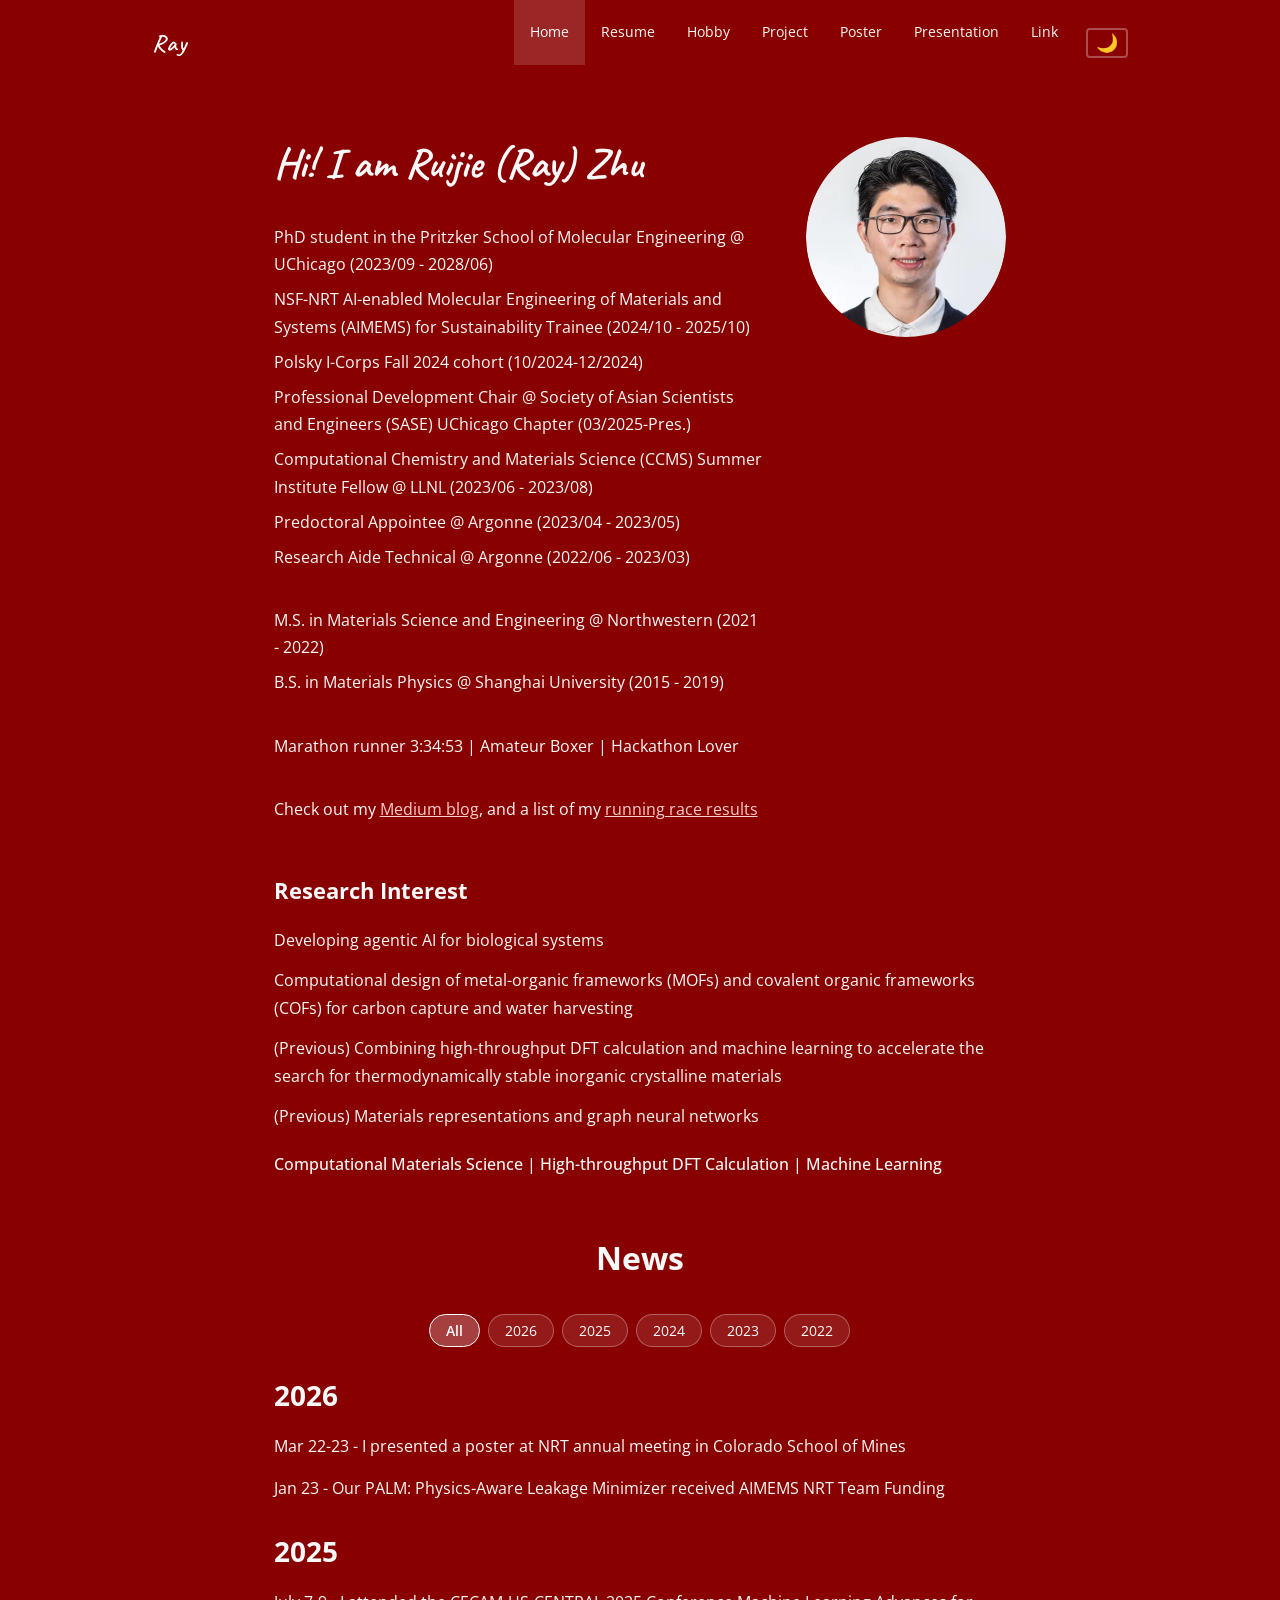
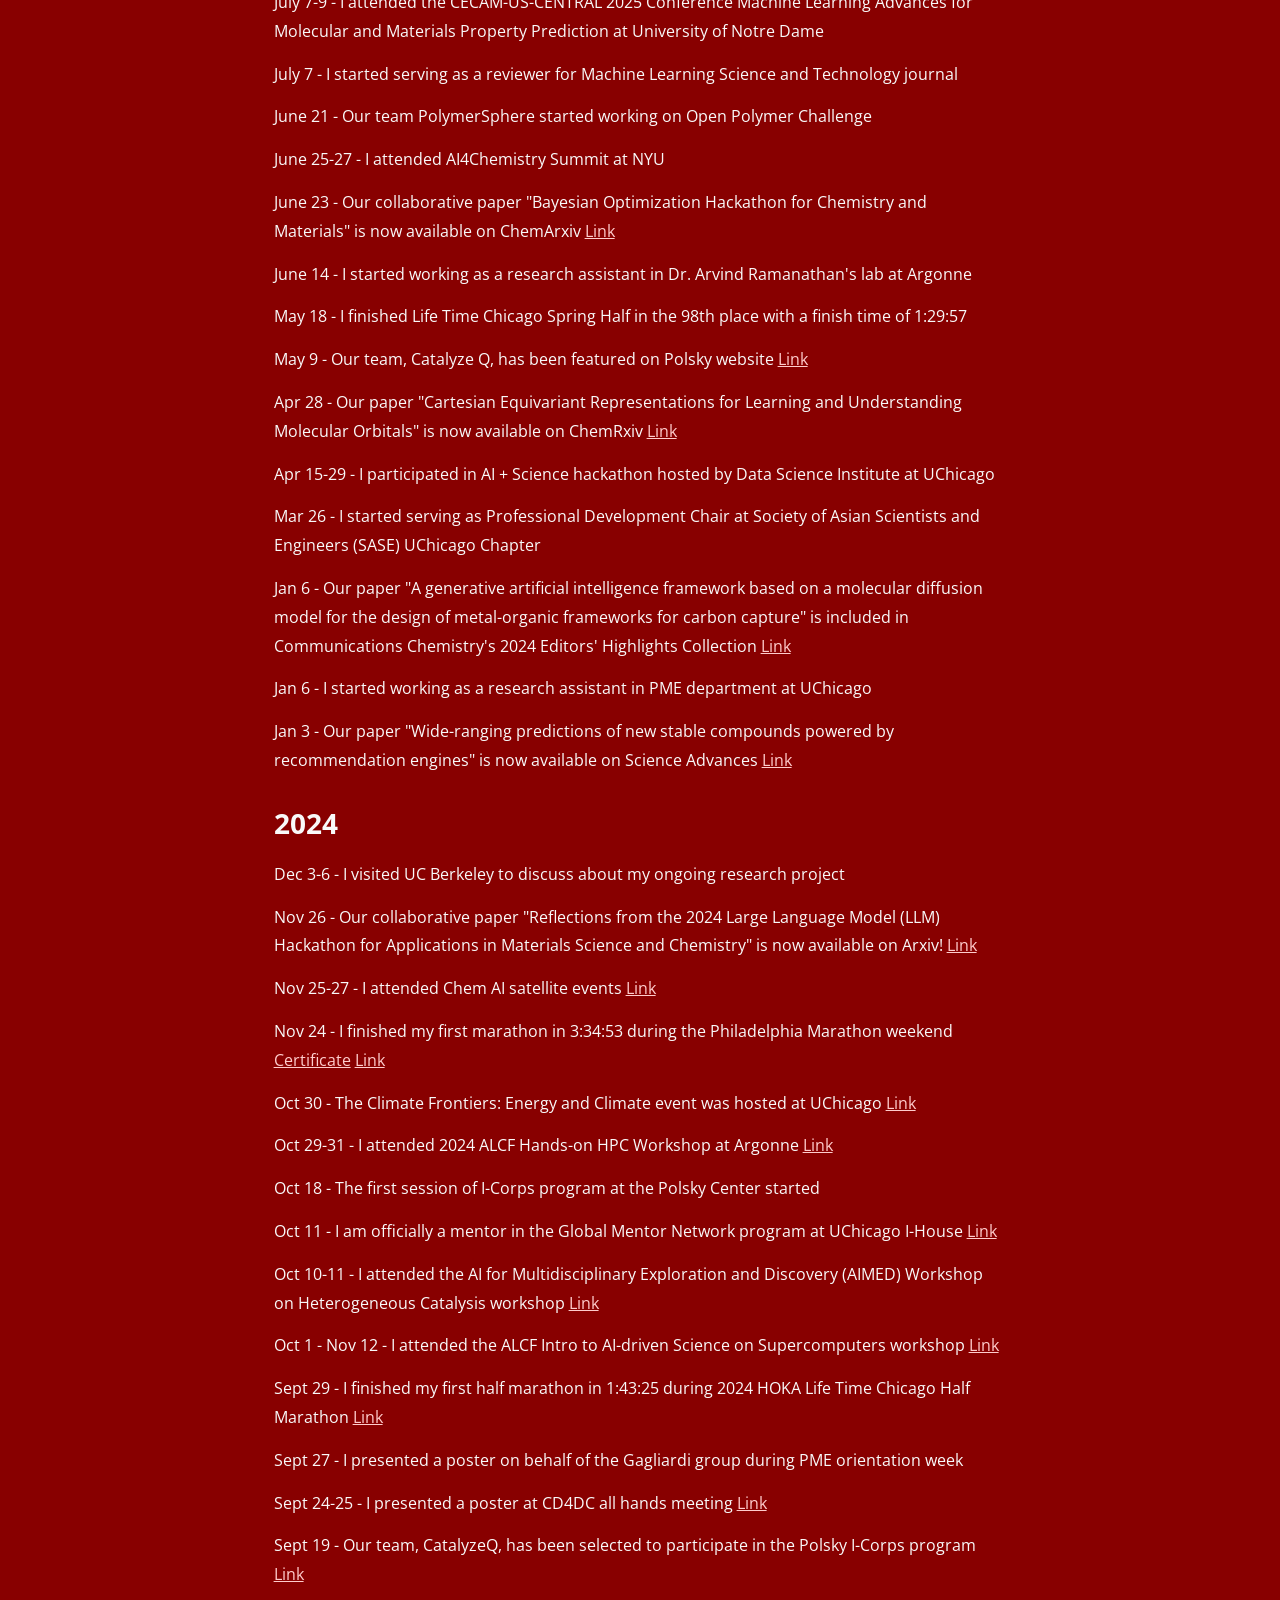
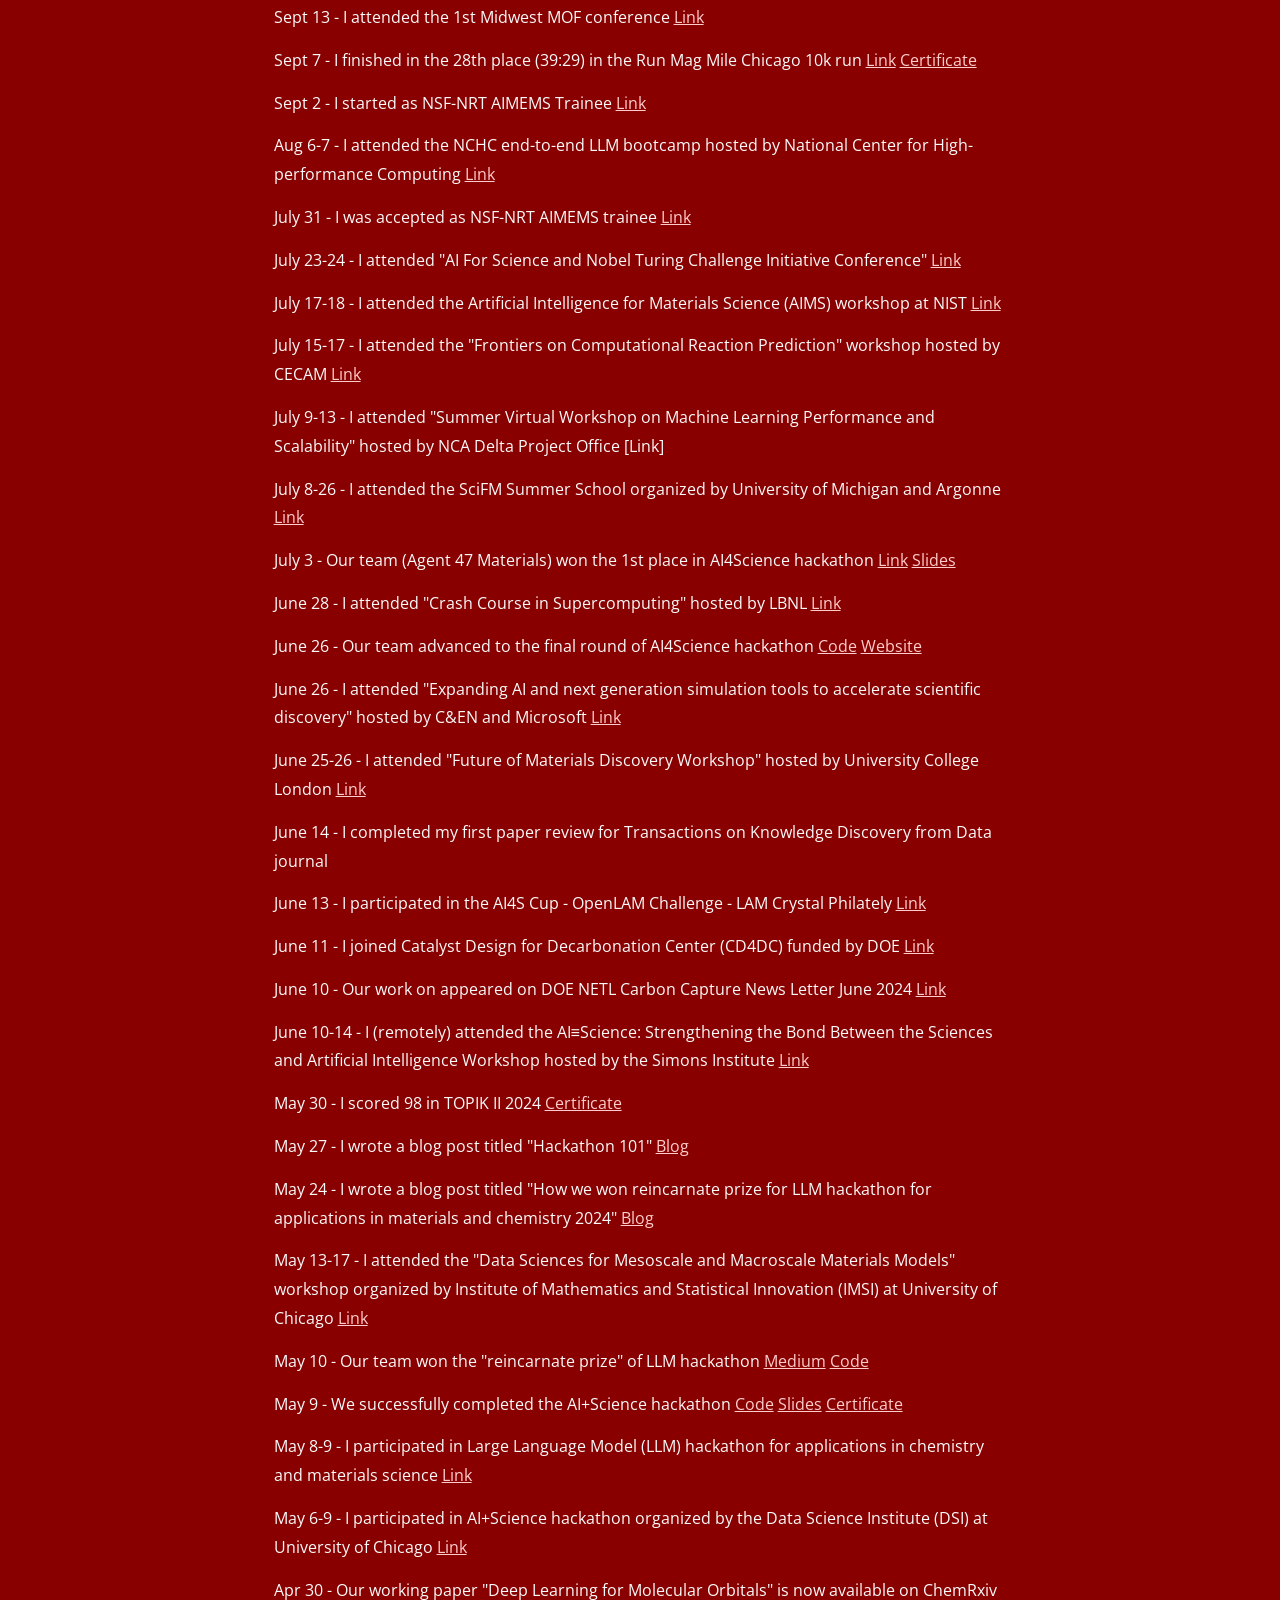
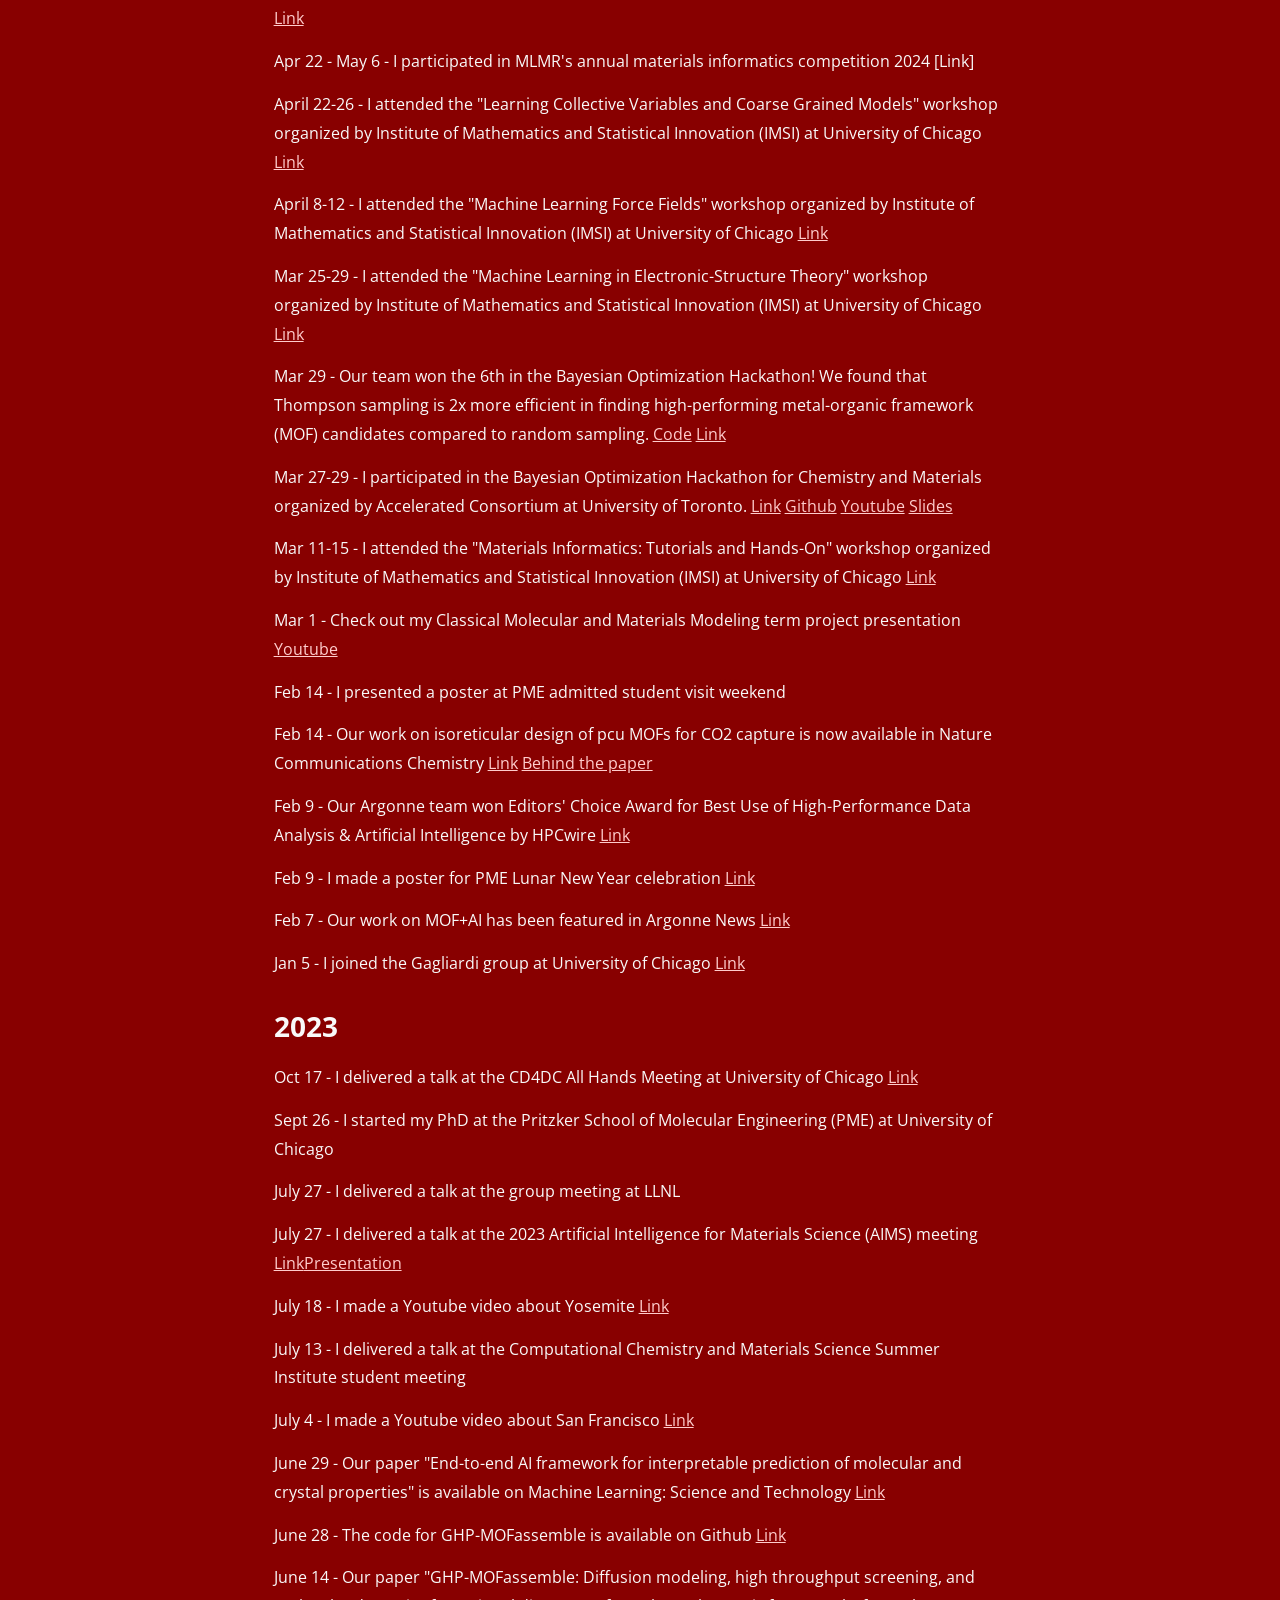
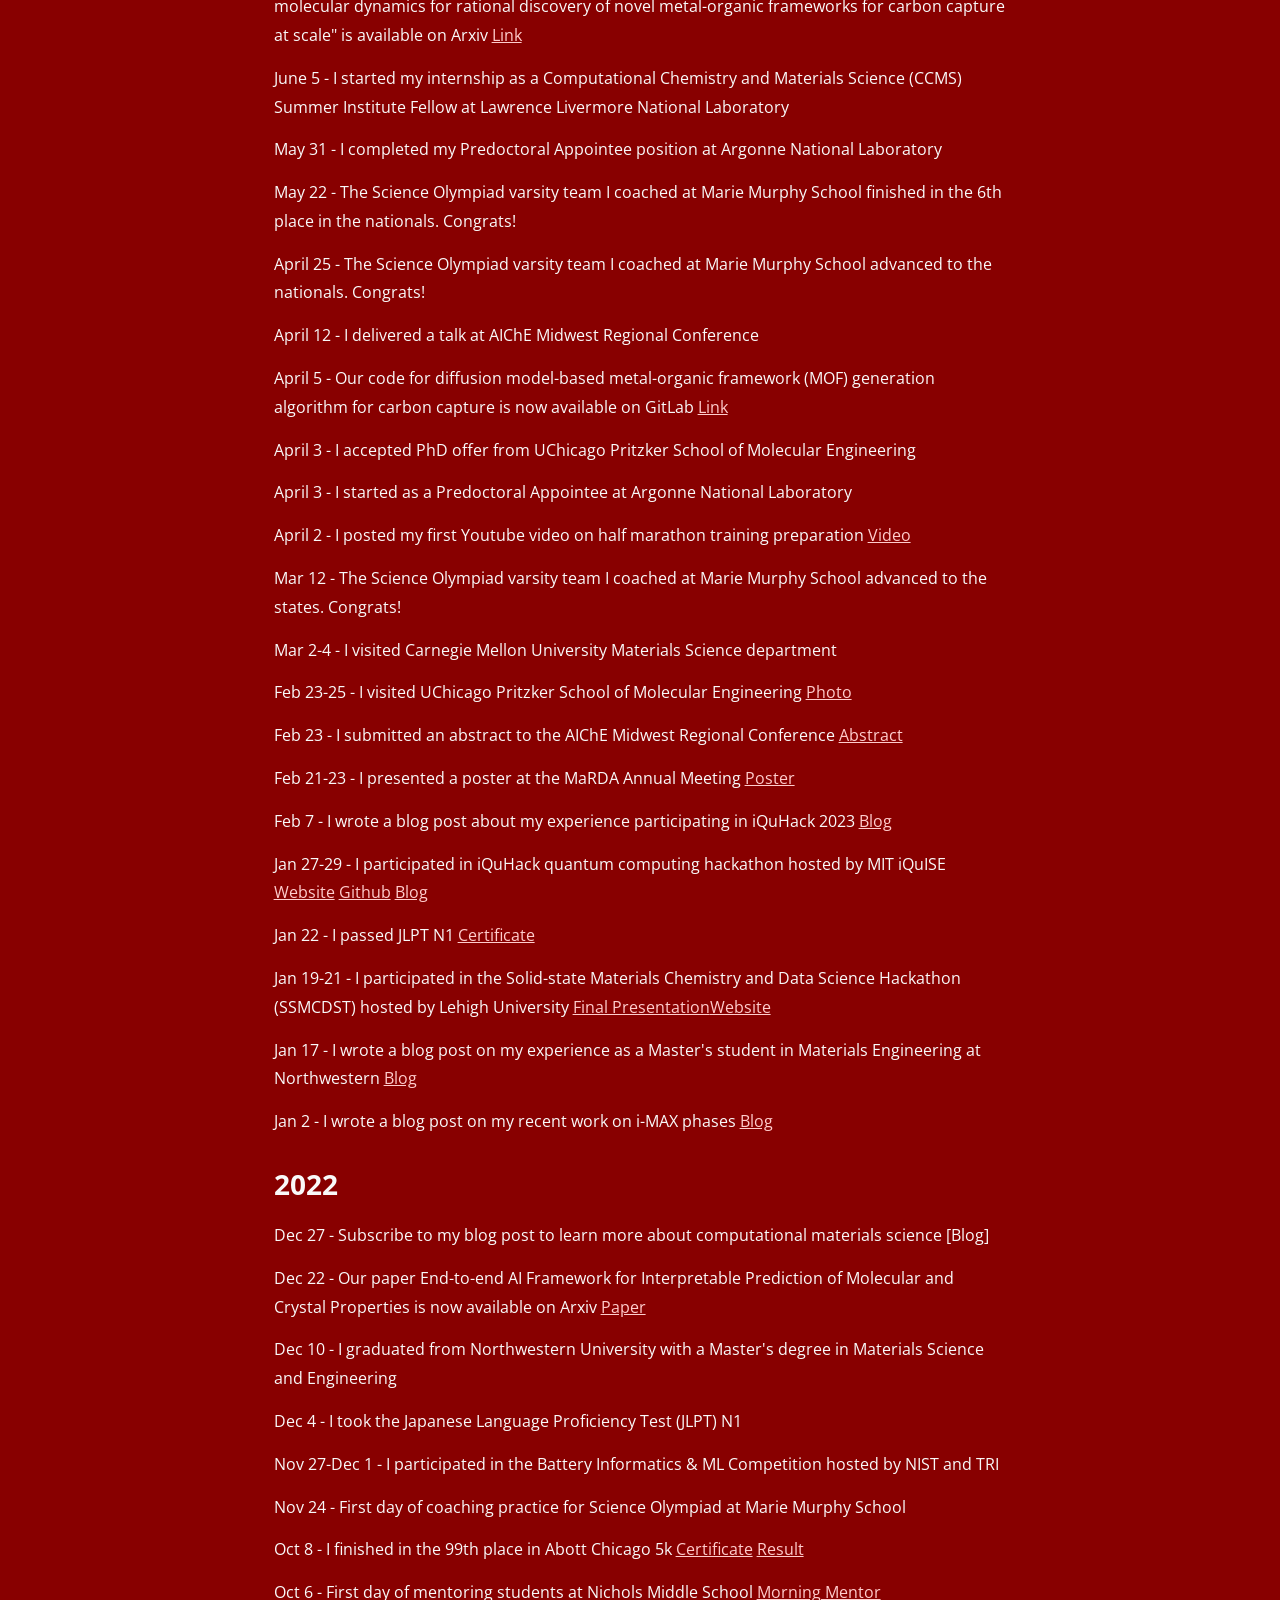
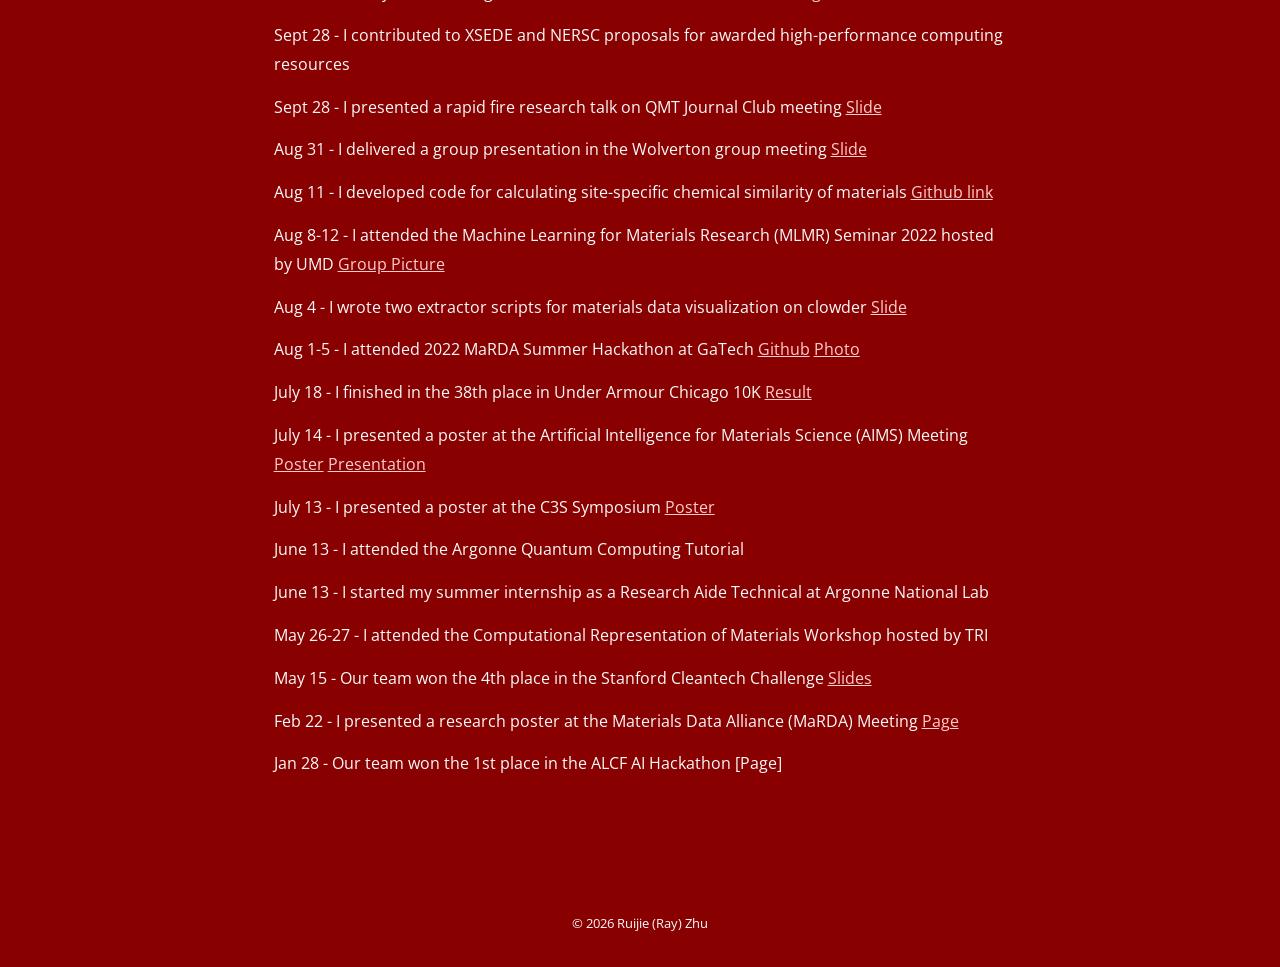
==== commit 170a41df: "Wire up placeholder links from old Google Sites Fills literal [Link]/[Photo]/[Code]/[Blog] stubs on " ====
--- a/index.html
+++ b/index.html
@@ -7,7 +7,7 @@
     <meta property="og:title" content="Ruijie (Ray) Zhu - Home">
     <meta property="og:description" content="PhD student at UChicago PME. Research in agentic AI, computational materials science, and machine learning.">
     <meta property="og:type" content="website">
-    <meta property="og:image" content="profile.png">
+    <meta property="og:image" content="assets/photos/profile.png">
     <title>Ray - Home</title>
     <link rel="icon" type="image/svg+xml" href="favicon.svg">
     <link rel="stylesheet" href="styles.css">
@@ -89,8 +89,8 @@
                 </div>
                 <div class="intro-photo">
                     <picture>
-                        <source srcset="profile.webp" type="image/webp">
-                        <img src="profile.png" alt="Ruijie (Ray) Zhu" width="200" height="200" loading="eager">
+                        <source srcset="assets/photos/profile.webp" type="image/webp">
+                        <img src="assets/photos/profile.png" alt="Ruijie (Ray) Zhu" width="200" height="200" loading="eager">
                     </picture>
                 </div>
             </div>
@@ -130,7 +130,7 @@
                 <p><time datetime="2025-07-07">July 7</time> - I started serving as a reviewer for Machine Learning Science and Technology journal</p>
                 <p><time datetime="2025-06-21">June 21</time> - Our team PolymerSphere started working on Open Polymer Challenge</p>
                 <p><time datetime="2025-06-25">June 25-27</time> - I attended AI4Chemistry Summit at NYU</p>
-                <p><time datetime="2025-06-23">June 23</time> - Our collaborative paper "Bayesian Optimization Hackathon for Chemistry and Materials" is now available on ChemArxiv [Link]</p>
+                <p><time datetime="2025-06-23">June 23</time> - Our collaborative paper "Bayesian Optimization Hackathon for Chemistry and Materials" is now available on ChemArxiv <a href="https://chemrxiv.org/engage/chemrxiv/article-details/684a100a1a8f9bdab5a80a26" target="_blank" rel="noopener">Link</a></p>
                 <p><time datetime="2025-06-14">June 14</time> - I started working as a research assistant in Dr. Arvind Ramanathan's lab at Argonne</p>
                 <p><time datetime="2025-05-18">May 18</time> - I finished Life Time Chicago Spring Half in the 98th place with a finish time of 1:29:57</p>
                 <p><time datetime="2025-05-09">May 9</time> - Our team, Catalyze Q, has been featured on Polsky website <a href="https://polsky.uchicago.edu/2025/05/09/21-teams-tackling-innovations-in-quantum-healthcare-ai-and-more-take-first-steps-toward-commercialization/" target="_blank" rel="noopener">Link</a></p>
@@ -145,7 +145,7 @@
             <div class="news-year-group" data-year="2024">
                 <h3 class="news-year">2024</h3>
                 <p><time datetime="2024-12-03">Dec 3-6</time> - I visited UC Berkeley to discuss about my ongoing research project</p>
-                <p><time datetime="2024-11-26">Nov 26</time> - Our collaborative paper "Reflections from the 2024 Large Language Model (LLM) Hackathon for Applications in Materials Science and Chemistry" is now available on Arxiv! [Link]</p>
+                <p><time datetime="2024-11-26">Nov 26</time> - Our collaborative paper "Reflections from the 2024 Large Language Model (LLM) Hackathon for Applications in Materials Science and Chemistry" is now available on Arxiv! <a href="https://arxiv.org/pdf/2411.15221" target="_blank" rel="noopener">Link</a></p>
                 <p><time datetime="2024-11-25">Nov 25-27</time> - I attended Chem AI satellite events <a href="https://www.acnetwork.nl/chemai#event" target="_blank" rel="noopener">Link</a></p>
                 <p><time datetime="2024-11-24">Nov 24</time> - I finished my first marathon in 3:34:53 during the Philadelphia Marathon weekend <a href="https://drive.google.com/file/d/1-i9LrEKk-AhQtTcShi9JIH2sls6sFC5T/view" target="_blank" rel="noopener">Certificate</a> <a href="https://www.philadelphiamarathon.com/" target="_blank" rel="noopener">Link</a></p>
                 <p><time datetime="2024-10-30">Oct 30</time> - The Climate Frontiers: Energy and Climate event was hosted at UChicago <a href="https://climatefrontiers.event.uchicago.edu/" target="_blank" rel="noopener">Link</a></p>
@@ -178,9 +178,9 @@
                 <p><time datetime="2024-06-11">June 11</time> - I joined Catalyst Design for Decarbonation Center (CD4DC) funded by DOE <a href="https://cd4dc.center.uchicago.edu/people/" target="_blank" rel="noopener">Link</a></p>
                 <p><time datetime="2024-06-10">June 10</time> - Our work on appeared on DOE NETL Carbon Capture News Letter June 2024 <a href="https://netl.doe.gov/sites/default/files/publication/NETL-June-2024-Carbon-Capture-Newsletter.pdf" target="_blank" rel="noopener">Link</a></p>
                 <p><time datetime="2024-06-10">June 10-14</time> - I (remotely) attended the AI&equiv;Science: Strengthening the Bond Between the Sciences and Artificial Intelligence Workshop hosted by the Simons Institute <a href="https://simons.berkeley.edu/workshops/aiscience-strengthening-bond-between-sciences-artificial-intelligence" target="_blank" rel="noopener">Link</a></p>
-                <p><time datetime="2024-05-30">May 30</time> - I scored 98 in TOPIK II 2024 [Link]</p>
-                <p><time datetime="2024-05-27">May 27</time> - I wrote a blog post titled "Hackathon 101" [Link]</p>
-                <p><time datetime="2024-05-24">May 24</time> - I wrote a blog post titled "How we won reincarnate prize for LLM hackathon for applications in materials and chemistry 2024" [Link]</p>
+                <p><time datetime="2024-05-30">May 30</time> - I scored 98 in TOPIK II 2024 <a href="https://drive.google.com/file/d/1kuPDvWdYxSCmh-yP9-8VWE53ICftO065/view" target="_blank" rel="noopener">Certificate</a></p>
+                <p><time datetime="2024-05-27">May 27</time> - I wrote a blog post titled "Hackathon 101" <a href="https://ray-zhu.ghost.io/hackathon-101/" target="_blank" rel="noopener">Blog</a></p>
+                <p><time datetime="2024-05-24">May 24</time> - I wrote a blog post titled "How we won reincarnate prize for LLM hackathon for applications in materials and chemistry 2024" <a href="https://ray-zhu.ghost.io/llmy_way/" target="_blank" rel="noopener">Blog</a></p>
                 <p><time datetime="2024-05-13">May 13-17</time> - I attended the "Data Sciences for Mesoscale and Macroscale Materials Models" workshop organized by Institute of Mathematics and Statistical Innovation (IMSI) at University of Chicago <a href="https://www.imsi.institute/activities/data-driven-materials-informatics/data-sciences-for-mesoscale-and-macroscale-materials-models/" target="_blank" rel="noopener">Link</a></p>
                 <p><time datetime="2024-05-10">May 10</time> - Our team won the "reincarnate prize" of LLM hackathon <a href="https://medium.com/@blaiszik/llms-to-accelerate-discovery-in-materials-science-and-chemistry-refections-on-a-hackathon-b8364ca32242" target="_blank" rel="noopener">Medium</a> <a href="https://github.com/llmhackathon" target="_blank" rel="noopener">Code</a></p>
                 <p><time datetime="2024-05-09">May 9</time> - We successfully completed the AI+Science hackathon <a href="https://github.com/Ray16/ai-sci-hackathon-2024-molecular-nexus" target="_blank" rel="noopener">Code</a> <a href="https://drive.google.com/file/d/1T691MLxk3H7vljk_Yr_jlg427a08m1Z6/view" target="_blank" rel="noopener">Slides</a> <a href="https://drive.google.com/file/d/1oZBPNKOGnk7Bu4-bG-2tfbSvn53wcBas/view" target="_blank" rel="noopener">Certificate</a></p>
@@ -191,8 +191,8 @@
                 <p><time datetime="2024-04-22">April 22-26</time> - I attended the "Learning Collective Variables and Coarse Grained Models" workshop organized by Institute of Mathematics and Statistical Innovation (IMSI) at University of Chicago <a href="https://www.imsi.institute/activities/data-driven-materials-informatics/learning-collective-variables-and-coarse-grained-models/" target="_blank" rel="noopener">Link</a></p>
                 <p><time datetime="2024-04-08">April 8-12</time> - I attended the "Machine Learning Force Fields" workshop organized by Institute of Mathematics and Statistical Innovation (IMSI) at University of Chicago <a href="https://www.imsi.institute/activities/data-driven-materials-informatics/machine-learning-force-fields/" target="_blank" rel="noopener">Link</a></p>
                 <p><time datetime="2024-03-25">Mar 25-29</time> - I attended the "Machine Learning in Electronic-Structure Theory" workshop organized by Institute of Mathematics and Statistical Innovation (IMSI) at University of Chicago <a href="https://www.imsi.institute/activities/data-driven-materials-informatics/machine-learning-in-electronic-structure-theory/" target="_blank" rel="noopener">Link</a></p>
-                <p><time datetime="2024-03-29">Mar 29</time> - Our team won the 6th in the Bayesian Optimization Hackathon! We found that Thompson sampling is 2x more efficient in finding high-performing metal-organic framework (MOF) candidates compared to random sampling. [Code] <a href="https://ac-bo-hackathon.github.io/projects/project-09-pme-no-hikari/" target="_blank" rel="noopener">Link</a></p>
-                <p><time datetime="2024-03-27">Mar 27-29</time> - I participated in the Bayesian Optimization Hackathon for Chemistry and Materials organized by Accelerated Consortium at University of Toronto. <a href="https://ac-bo-hackathon.github.io/" target="_blank" rel="noopener">Link</a> [Github] <a href="https://www.youtube.com/watch?v=l0aVZDMwIMU" target="_blank" rel="noopener">Youtube</a> <a href="https://drive.google.com/file/d/1T4FnphOViLm7uFTTNbFMfZBs-r0cWuP1/view?pli=1" target="_blank" rel="noopener">Slides</a></p>
+                <p><time datetime="2024-03-29">Mar 29</time> - Our team won the 6th in the Bayesian Optimization Hackathon! We found that Thompson sampling is 2x more efficient in finding high-performing metal-organic framework (MOF) candidates compared to random sampling. <a href="https://github.com/AC-BO-Hackathon/real-world-pme-no-hikari" target="_blank" rel="noopener">Code</a> <a href="https://ac-bo-hackathon.github.io/projects/project-09-pme-no-hikari/" target="_blank" rel="noopener">Link</a></p>
+                <p><time datetime="2024-03-27">Mar 27-29</time> - I participated in the Bayesian Optimization Hackathon for Chemistry and Materials organized by Accelerated Consortium at University of Toronto. <a href="https://ac-bo-hackathon.github.io/" target="_blank" rel="noopener">Link</a> <a href="https://github.com/AC-BO-Hackathon/real-world-pme-no-hikari" target="_blank" rel="noopener">Github</a> <a href="https://www.youtube.com/watch?v=l0aVZDMwIMU" target="_blank" rel="noopener">Youtube</a> <a href="https://drive.google.com/file/d/1T4FnphOViLm7uFTTNbFMfZBs-r0cWuP1/view?pli=1" target="_blank" rel="noopener">Slides</a></p>
                 <p><time datetime="2024-03-11">Mar 11-15</time> - I attended the "Materials Informatics: Tutorials and Hands-On" workshop organized by Institute of Mathematics and Statistical Innovation (IMSI) at University of Chicago <a href="https://www.imsi.institute/activities/data-driven-materials-informatics/materials-informatics-tutorials-and-hands-on/" target="_blank" rel="noopener">Link</a></p>
                 <p><time datetime="2024-03-01">Mar 1</time> - Check out my Classical Molecular and Materials Modeling term project presentation <a href="https://www.youtube.com/watch?v=LE7n3lz_0Iw" target="_blank" rel="noopener">Youtube</a></p>
                 <p><time datetime="2024-02-14">Feb 14</time> - I presented a poster at PME admitted student visit weekend</p>
@@ -205,7 +205,7 @@
 
             <div class="news-year-group" data-year="2023">
                 <h3 class="news-year">2023</h3>
-                <p><time datetime="2023-10-17">Oct 17</time> - I delivered a talk at the CD4DC All Hands Meeting at University of Chicago <a href="https://drive.google.com/file/d/1K9Yv6NCoct1jTi523gx9C-fu4IpzY8kH/view" target="_blank" rel="noopener">Link</a> [Photo]</p>
+                <p><time datetime="2023-10-17">Oct 17</time> - I delivered a talk at the CD4DC All Hands Meeting at University of Chicago <a href="https://drive.google.com/file/d/1K9Yv6NCoct1jTi523gx9C-fu4IpzY8kH/view" target="_blank" rel="noopener">Link</a></p>
                 <p><time datetime="2023-09-26">Sept 26</time> - I started my PhD at the Pritzker School of Molecular Engineering (PME) at University of Chicago</p>
                 <p><time datetime="2023-07-27">July 27</time> - I delivered a talk at the group meeting at LLNL</p>
                 <p><time datetime="2023-07-27">July 27</time> - I delivered a talk at the 2023 Artificial Intelligence for Materials Science (AIMS) meeting <a href="https://www.nist.gov/news-events/events/2023/07/artificial-intelligence-materials-science-aims-workshop" target="_blank" rel="noopener">Link</a><a href="https://www.youtube.com/watch?v=gXU6pZXFn4E" target="_blank" rel="noopener">Presentation</a></p>
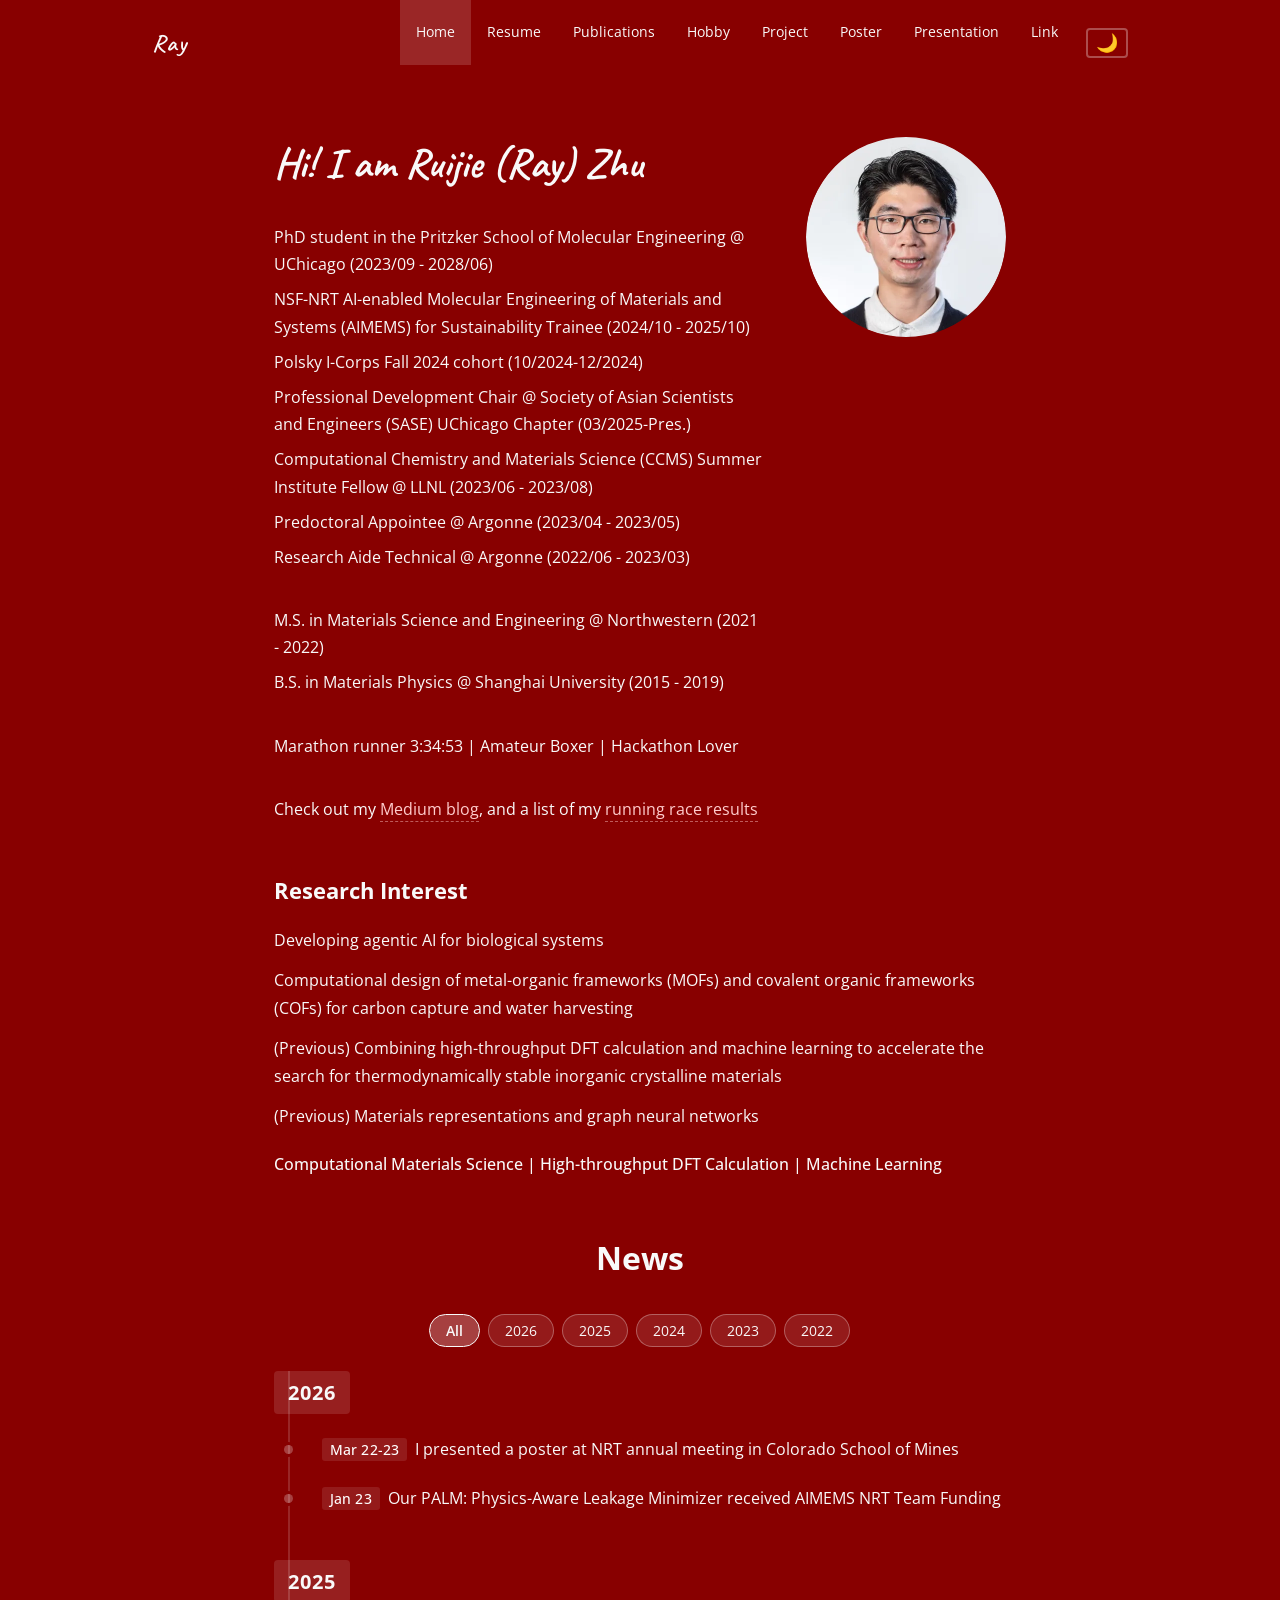
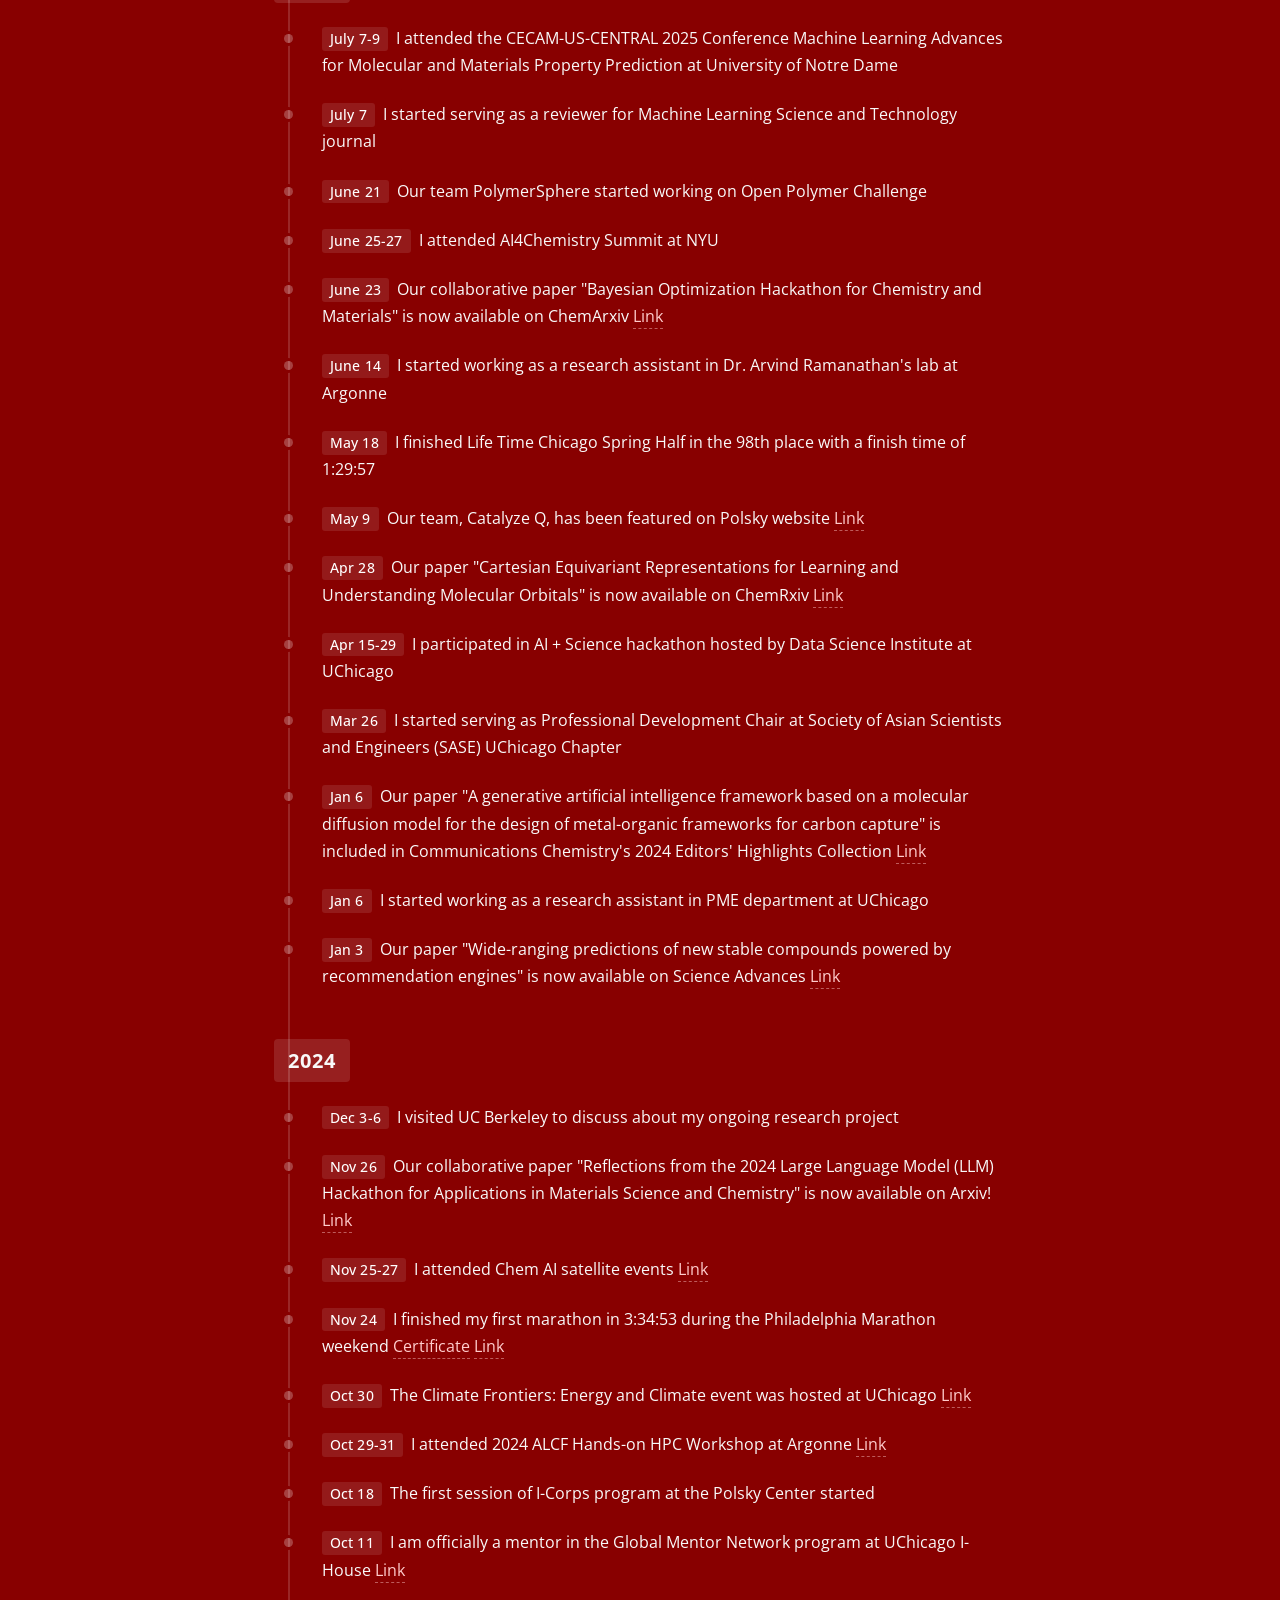
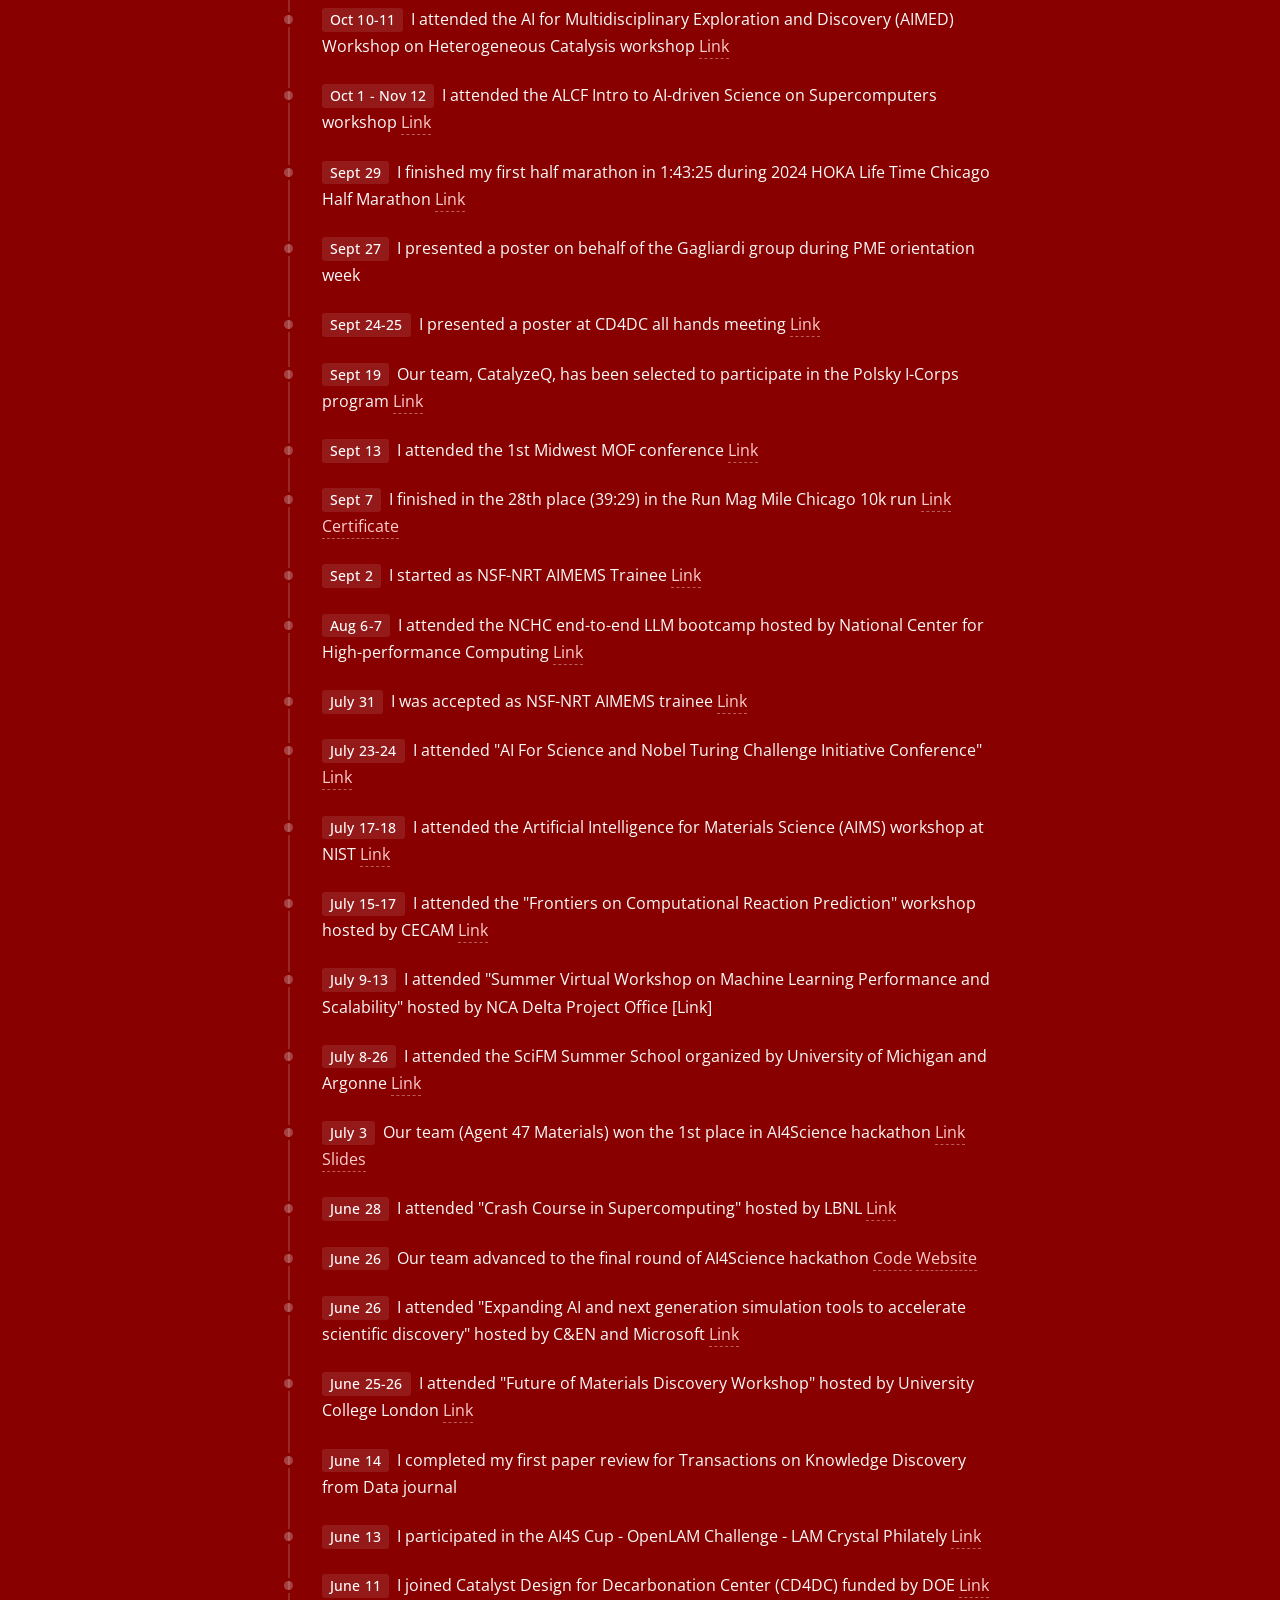
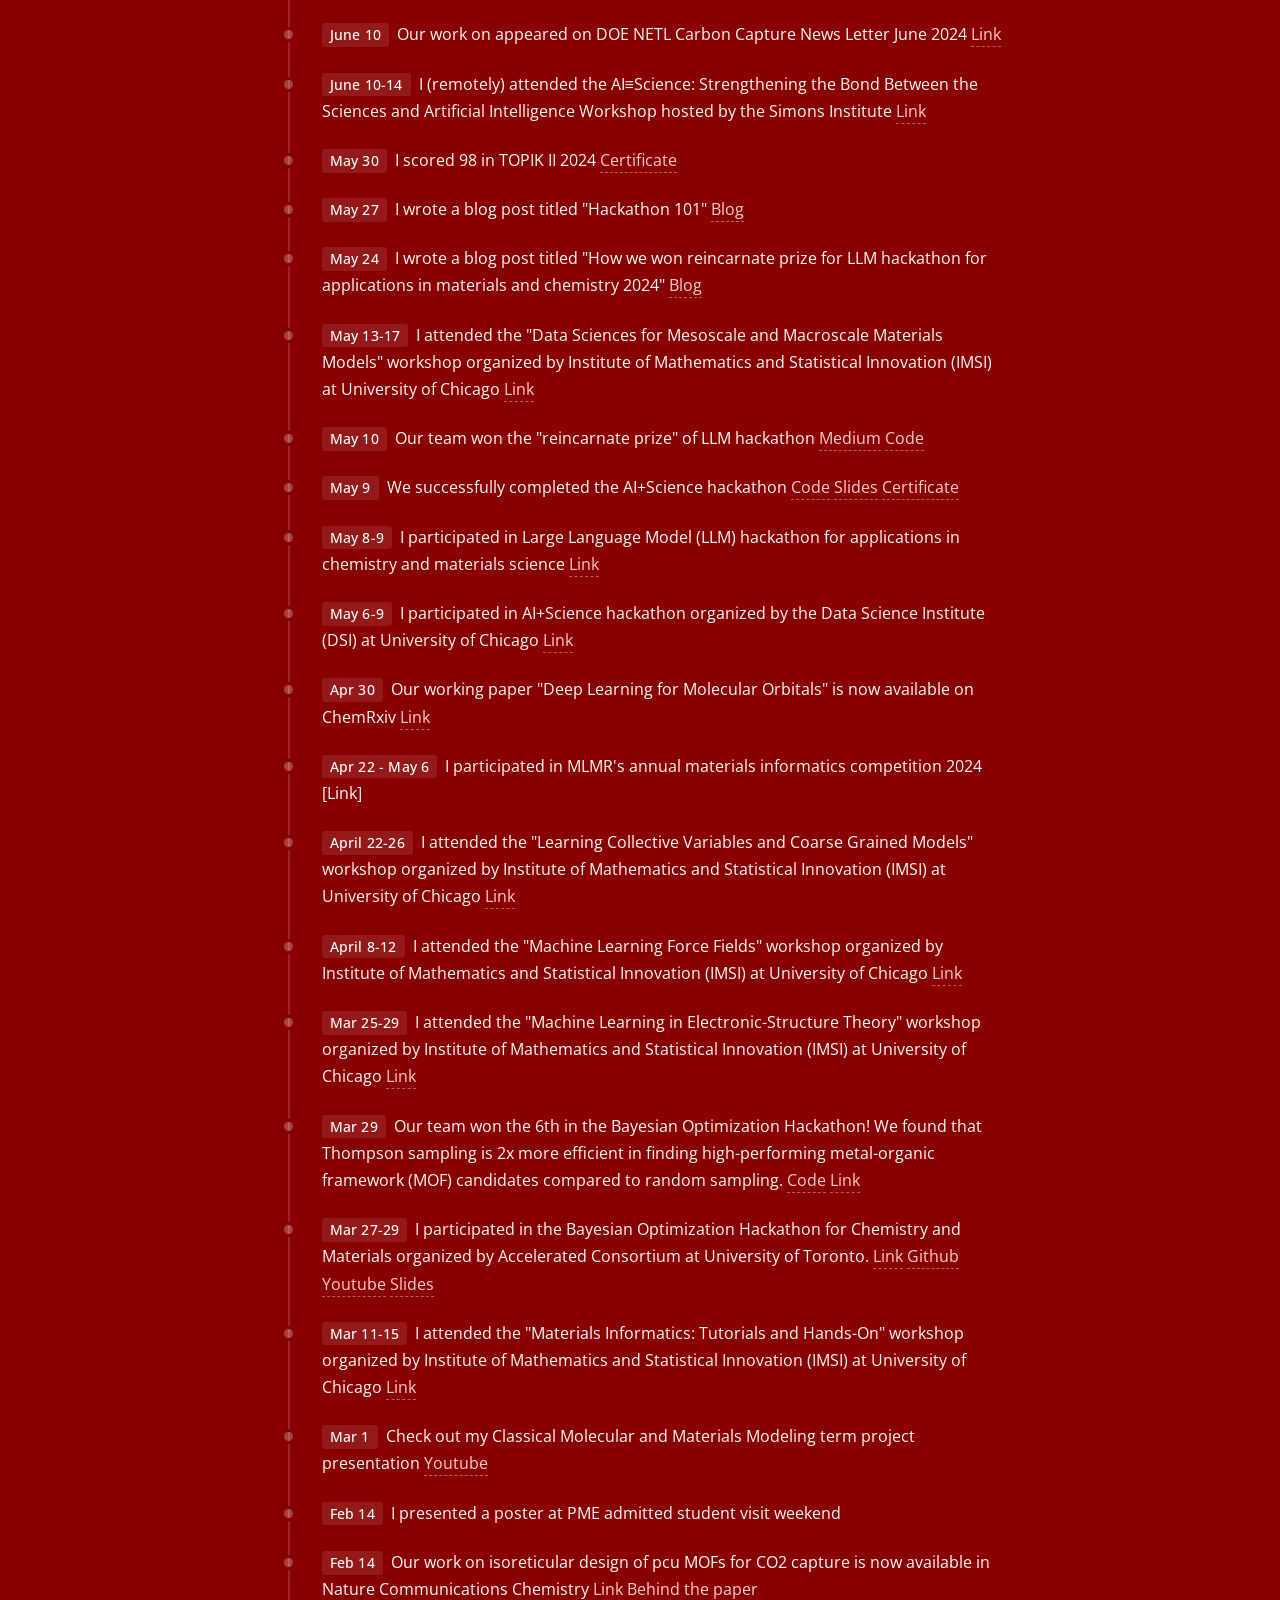
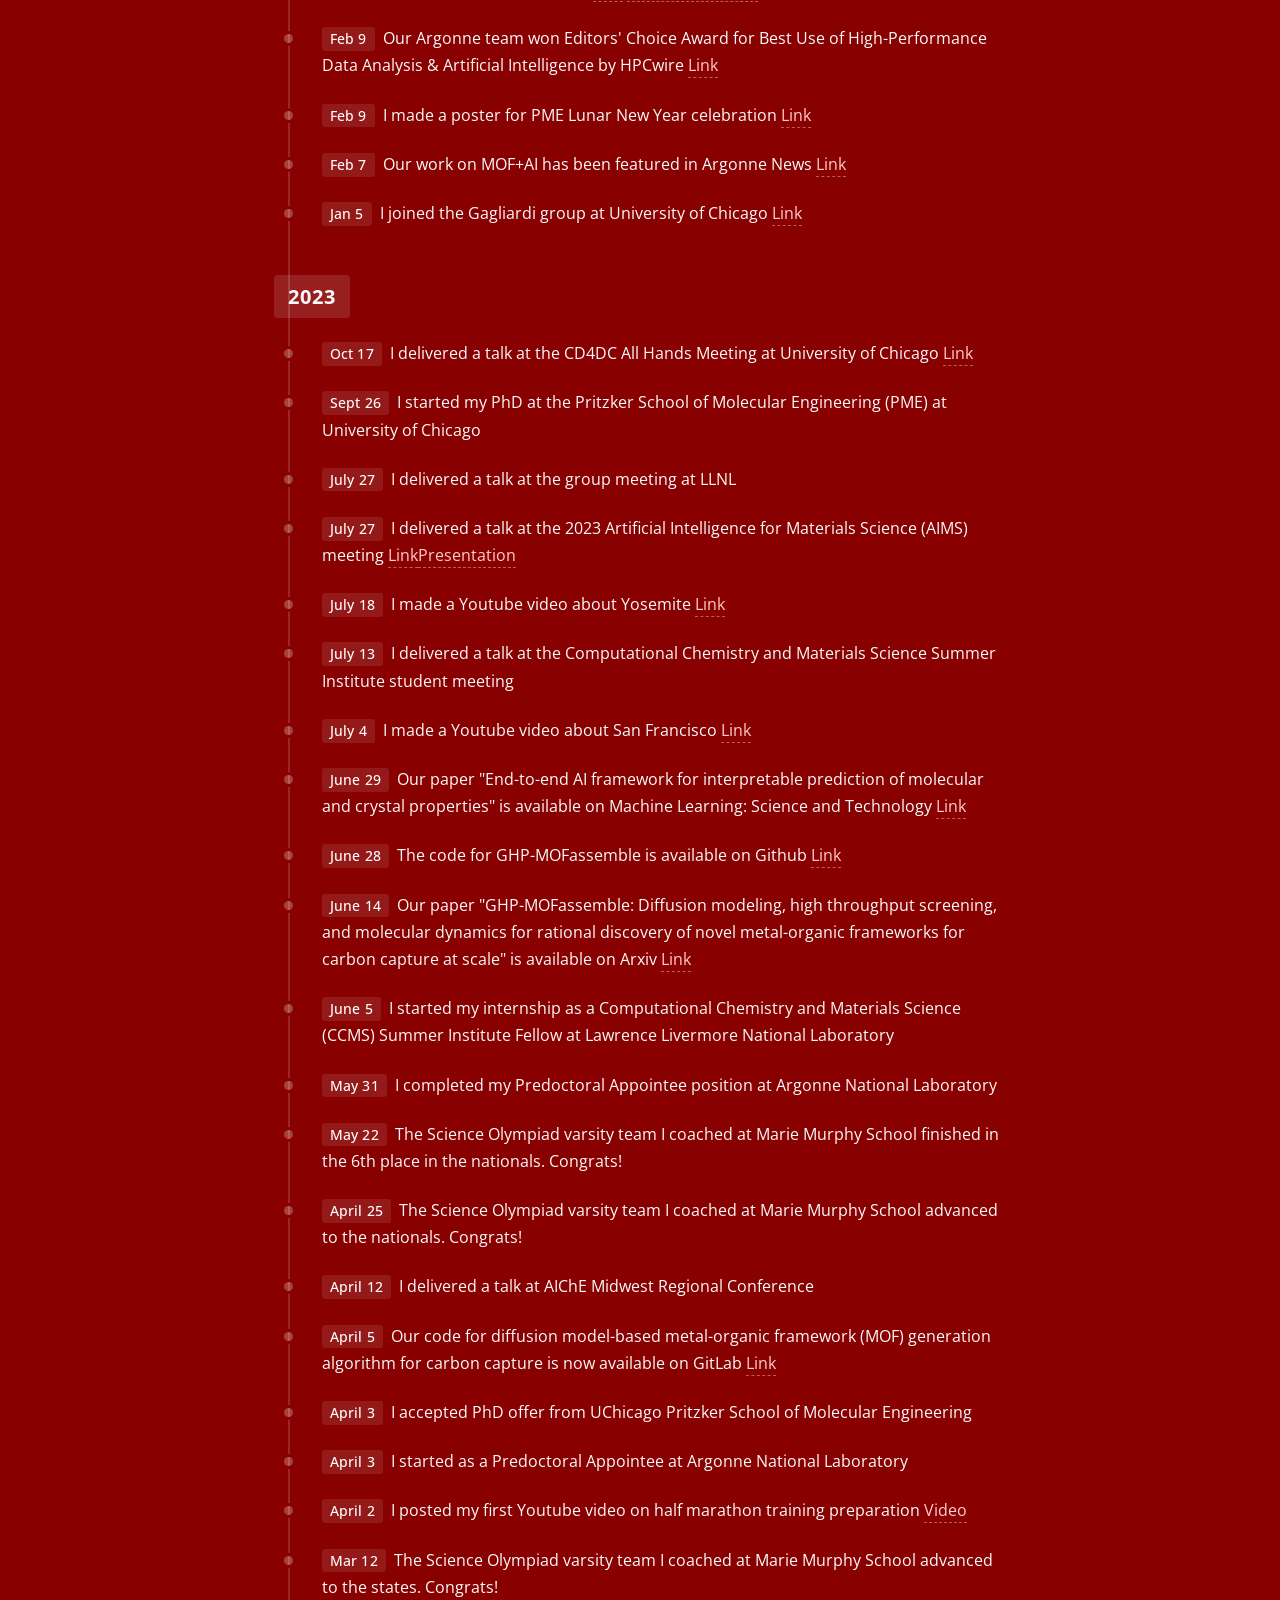
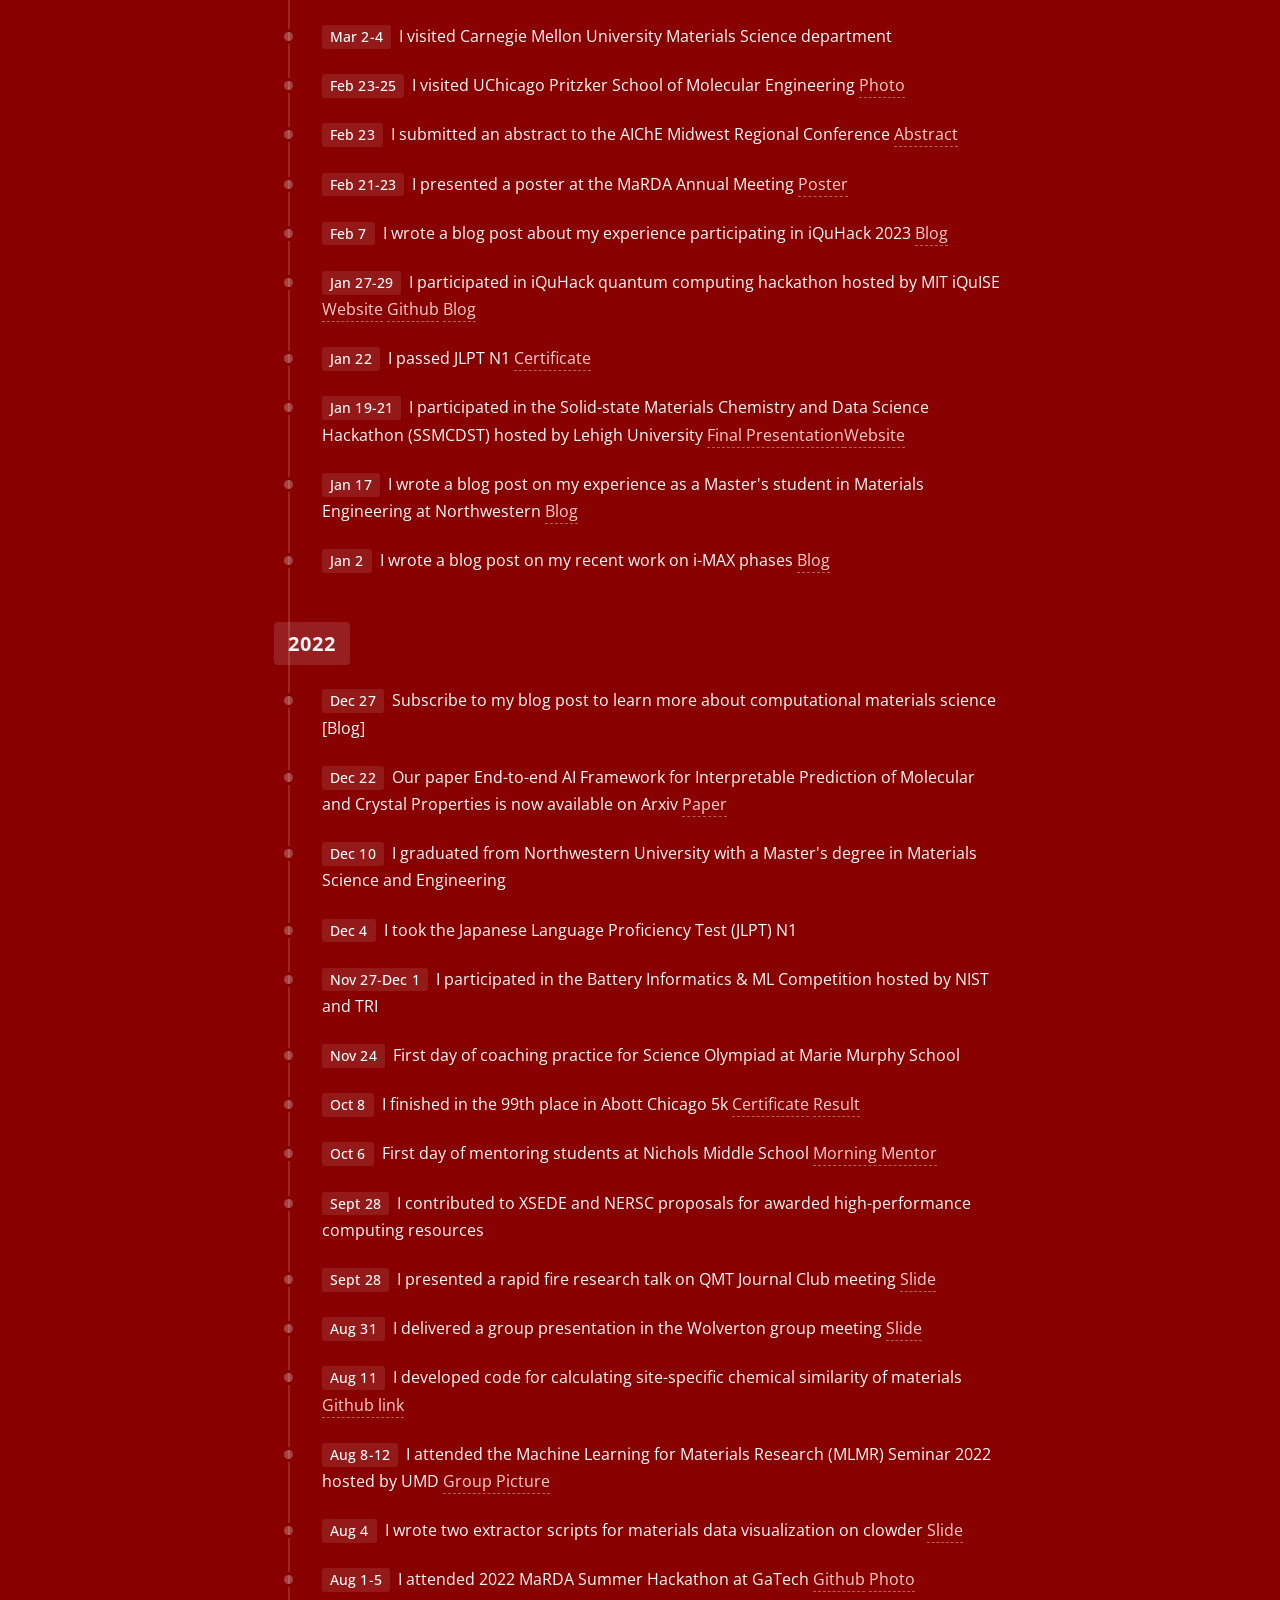
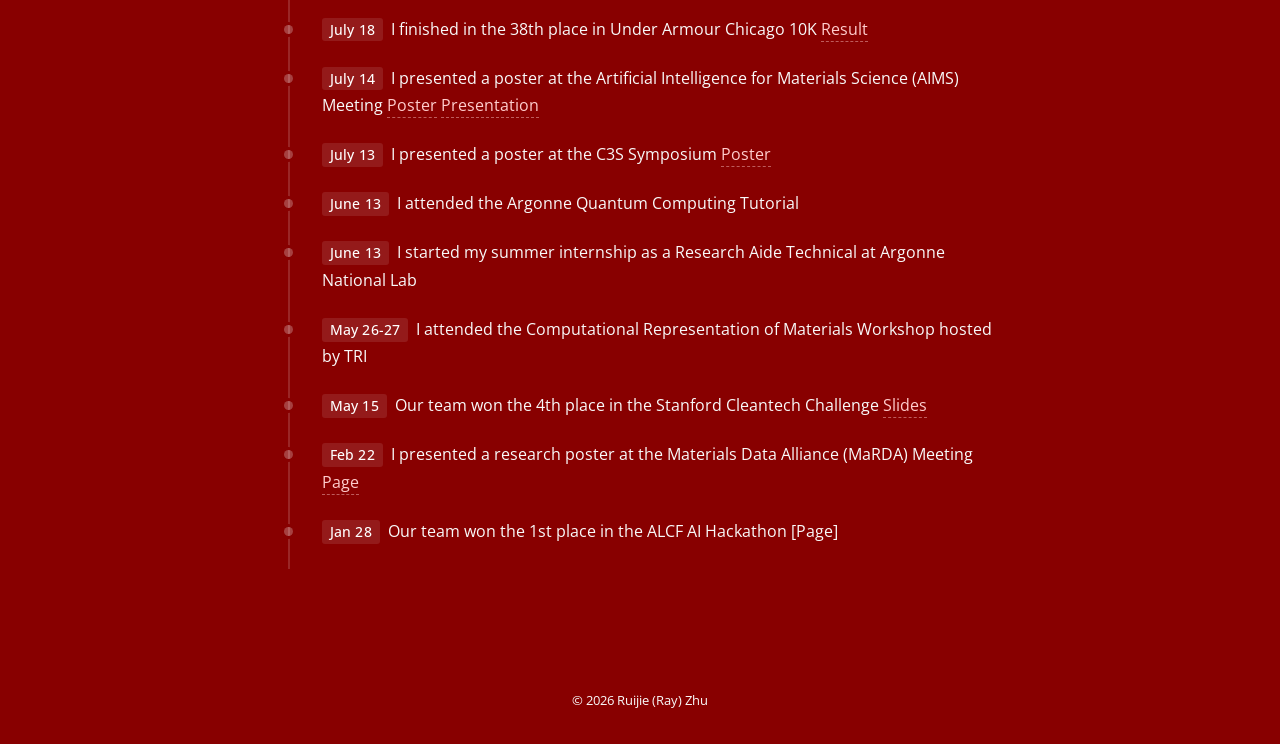
==== commit 096ecbc5: "Add publications page with full Scholar list New publications.html groups 14 papers by year (2022-20" ====
--- a/index.html
+++ b/index.html
@@ -50,6 +50,7 @@
                 <ul class="nav-links" id="nav-links">
                     <li><a href="index.html" class="active">Home</a></li>
                     <li><a href="resume.html">Resume</a></li>
+                    <li><a href="publications.html">Publications</a></li>
                     <li><a href="hobby.html">Hobby</a></li>
                     <li><a href="project.html">Project</a></li>
                     <li><a href="poster.html">Poster</a></li>
--- a/styles.css
+++ b/styles.css
@@ -219,12 +219,18 @@
 
 .dark-bg a {
     color: var(--color-link-dark);
-    text-decoration: underline;
+    text-decoration: none;
+    border-bottom: 1px dashed rgba(255, 204, 204, 0.45);
+    padding-bottom: 1px;
+    transition: color var(--transition-speed), border-bottom-color var(--transition-speed), border-bottom-style var(--transition-speed);
 }
 
 .dark-bg a:hover {
-    color: var(--color-link-dark-hover);
-    opacity: 0.85;
+    color: #ffffff;
+    border-bottom-color: #ffffff;
+    border-bottom-style: solid;
+    text-decoration: none;
+    opacity: 1;
 }
 
 .dark-bg ol,
@@ -309,17 +315,75 @@
     color: var(--color-text-light);
 }
 
+.news-year-group {
+    position: relative;
+    margin-left: 14px;
+    padding-left: 28px;
+    padding-bottom: 8px;
+    border-left: 2px solid rgba(255, 255, 255, 0.15);
+}
+
+.news-year-group + .news-year-group {
+    padding-top: var(--spacing-lg);
+}
+
 .news-year {
-    font-size: 28px;
+    position: relative;
+    display: inline-block;
+    font-size: 20px;
     font-weight: 700;
-    color: var(--color-text-light);
-    margin-bottom: var(--spacing-sm);
-    margin-top: var(--spacing-lg);
+    letter-spacing: 1px;
+    color: var(--color-text-light);
+    margin-bottom: var(--spacing-md);
+    margin-left: -44px;
+    padding: 4px 14px;
+    background: rgba(255, 255, 255, 0.12);
+    border-radius: 4px;
 }
 
 .news-section p {
-    margin-bottom: 14px;
-    line-height: 1.8;
+    position: relative;
+    margin: 0 0 10px 0;
+    padding: 6px 0 6px 4px;
+    line-height: 1.7;
+    transition: transform 0.15s ease;
+}
+
+.news-section p::before {
+    content: '';
+    position: absolute;
+    left: -34px;
+    top: 15px;
+    width: 9px;
+    height: 9px;
+    border-radius: 50%;
+    background: rgba(255, 255, 255, 0.25);
+    box-shadow: 0 0 0 3px var(--color-primary);
+    transition: background 0.2s, box-shadow 0.2s;
+}
+
+.news-section p:hover::before {
+    background: #ffcccc;
+}
+
+.news-section p:hover {
+    transform: translateX(2px);
+}
+
+.news-section time {
+    display: inline-block;
+    padding: 0 8px;
+    margin-right: 4px;
+    background: rgba(255, 255, 255, 0.1);
+    border-radius: 3px;
+    font-size: 14px;
+    font-weight: 500;
+    letter-spacing: 0.2px;
+    color: #ffffff;
+}
+
+.news-section p:hover time {
+    background: rgba(255, 255, 255, 0.2);
 }
 
 /* News year filter */
@@ -517,6 +581,199 @@
     font-size: 13px;
 }
 
+/* Pill-style layout for link-only <p> on regular (non-dark-bg) pages */
+.page-section p:has(> a:only-child) {
+    display: inline-block;
+    margin: 4px 8px 4px 0;
+}
+
+.page-section p:has(> a:only-child) > a {
+    display: inline-block;
+    padding: 7px 14px;
+    background: rgba(255, 255, 255, 0.08);
+    border: 1px solid rgba(255, 255, 255, 0.18);
+    border-radius: 6px;
+    border-bottom: 1px solid rgba(255, 255, 255, 0.18);
+    color: var(--color-text-light);
+    font-size: 14px;
+    text-decoration: none;
+    transition: background var(--transition-speed), border-color var(--transition-speed), color var(--transition-speed), transform var(--transition-speed);
+}
+
+.page-section p:has(> a:only-child) > a:hover {
+    background: rgba(255, 255, 255, 0.18);
+    border-color: rgba(255, 255, 255, 0.5);
+    color: #ffffff;
+    text-decoration: none;
+    transform: translateY(-1px);
+}
+
+/* Plain-text <p> between pill groups keeps normal block flow */
+.page-section p:not(:has(> a:only-child)) {
+    display: block;
+    margin-top: var(--spacing-md);
+}
+
+/* ============================================
+   Publications Page
+   ============================================ */
+.pub-stats {
+    margin-bottom: var(--spacing-xl);
+    font-size: 14px;
+    color: rgba(255, 255, 255, 0.85);
+}
+
+.pub-stats-note {
+    color: rgba(255, 255, 255, 0.55);
+    font-size: 13px;
+    margin-left: 4px;
+}
+
+.pub-year-heading {
+    font-size: 20px;
+    font-weight: 700;
+    letter-spacing: 1px;
+    color: var(--color-text-light);
+    margin: var(--spacing-xl) 0 var(--spacing-md);
+    padding: 4px 14px;
+    background: rgba(255, 255, 255, 0.12);
+    border-radius: 4px;
+    display: inline-block;
+}
+
+.pub-item {
+    position: relative;
+    padding: var(--spacing-md) var(--spacing-md) var(--spacing-md) var(--spacing-lg);
+    margin-bottom: var(--spacing-md);
+    background: rgba(255, 255, 255, 0.04);
+    border-left: 3px solid rgba(255, 255, 255, 0.2);
+    border-radius: 0 8px 8px 0;
+    transition: background var(--transition-speed), border-left-color var(--transition-speed), transform var(--transition-speed);
+}
+
+.pub-item:hover {
+    background: rgba(255, 255, 255, 0.08);
+    border-left-color: #ffcccc;
+    transform: translateX(2px);
+}
+
+.pub-title {
+    font-size: 16px;
+    font-weight: 600;
+    color: var(--color-text-light);
+    margin-bottom: 6px;
+    line-height: 1.4;
+}
+
+.pub-title a {
+    color: inherit;
+    text-decoration: none;
+    border-bottom: none;
+    padding-bottom: 0;
+}
+
+.pub-title a:hover {
+    color: #ffcccc;
+    border-bottom: none;
+    text-decoration: none;
+}
+
+.pub-authors {
+    font-size: 14px;
+    color: rgba(255, 255, 255, 0.85);
+    margin-bottom: 4px;
+    line-height: 1.55;
+}
+
+.pub-authors strong {
+    color: #ffffff;
+    background: rgba(255, 255, 255, 0.12);
+    padding: 0 4px;
+    border-radius: 3px;
+    font-weight: 600;
+}
+
+.pub-meta {
+    font-size: 13px;
+    color: rgba(255, 255, 255, 0.7);
+    display: flex;
+    flex-wrap: wrap;
+    align-items: center;
+    gap: 6px;
+    margin-bottom: 0;
+}
+
+.pub-meta em {
+    color: rgba(255, 255, 255, 0.92);
+    font-style: italic;
+}
+
+.pub-sep {
+    opacity: 0.5;
+}
+
+.pub-tag {
+    display: inline-block;
+    padding: 1px 8px;
+    background: rgba(255, 204, 204, 0.18);
+    border: 1px solid rgba(255, 204, 204, 0.4);
+    border-radius: 10px;
+    font-size: 11px;
+    font-weight: 500;
+    text-transform: uppercase;
+    letter-spacing: 0.5px;
+    color: #ffdada;
+}
+
+.pub-cites {
+    display: inline-block;
+    padding: 1px 8px;
+    background: rgba(255, 255, 255, 0.08);
+    border-radius: 10px;
+    font-size: 11px;
+    font-weight: 500;
+    color: rgba(255, 255, 255, 0.75);
+}
+
+/* ============================================
+   Scroll to top button
+   ============================================ */
+.scroll-top {
+    position: fixed;
+    bottom: 24px;
+    right: 24px;
+    width: 44px;
+    height: 44px;
+    border-radius: 50%;
+    background: var(--color-primary);
+    color: #ffffff;
+    border: 2px solid rgba(255, 255, 255, 0.25);
+    cursor: pointer;
+    font-size: 20px;
+    line-height: 1;
+    box-shadow: 0 4px 14px rgba(0, 0, 0, 0.25);
+    opacity: 0;
+    pointer-events: none;
+    transition: opacity var(--transition-speed), transform var(--transition-speed), background var(--transition-speed);
+    z-index: 50;
+    font-family: var(--font-body);
+}
+
+.scroll-top.visible {
+    opacity: 1;
+    pointer-events: auto;
+}
+
+.scroll-top:hover {
+    background: #a00000;
+    transform: translateY(-3px);
+}
+
+.scroll-top:focus-visible {
+    outline: 2px solid #ffffff;
+    outline-offset: 2px;
+}
+
 /* ============================================
    Footer
    ============================================ */
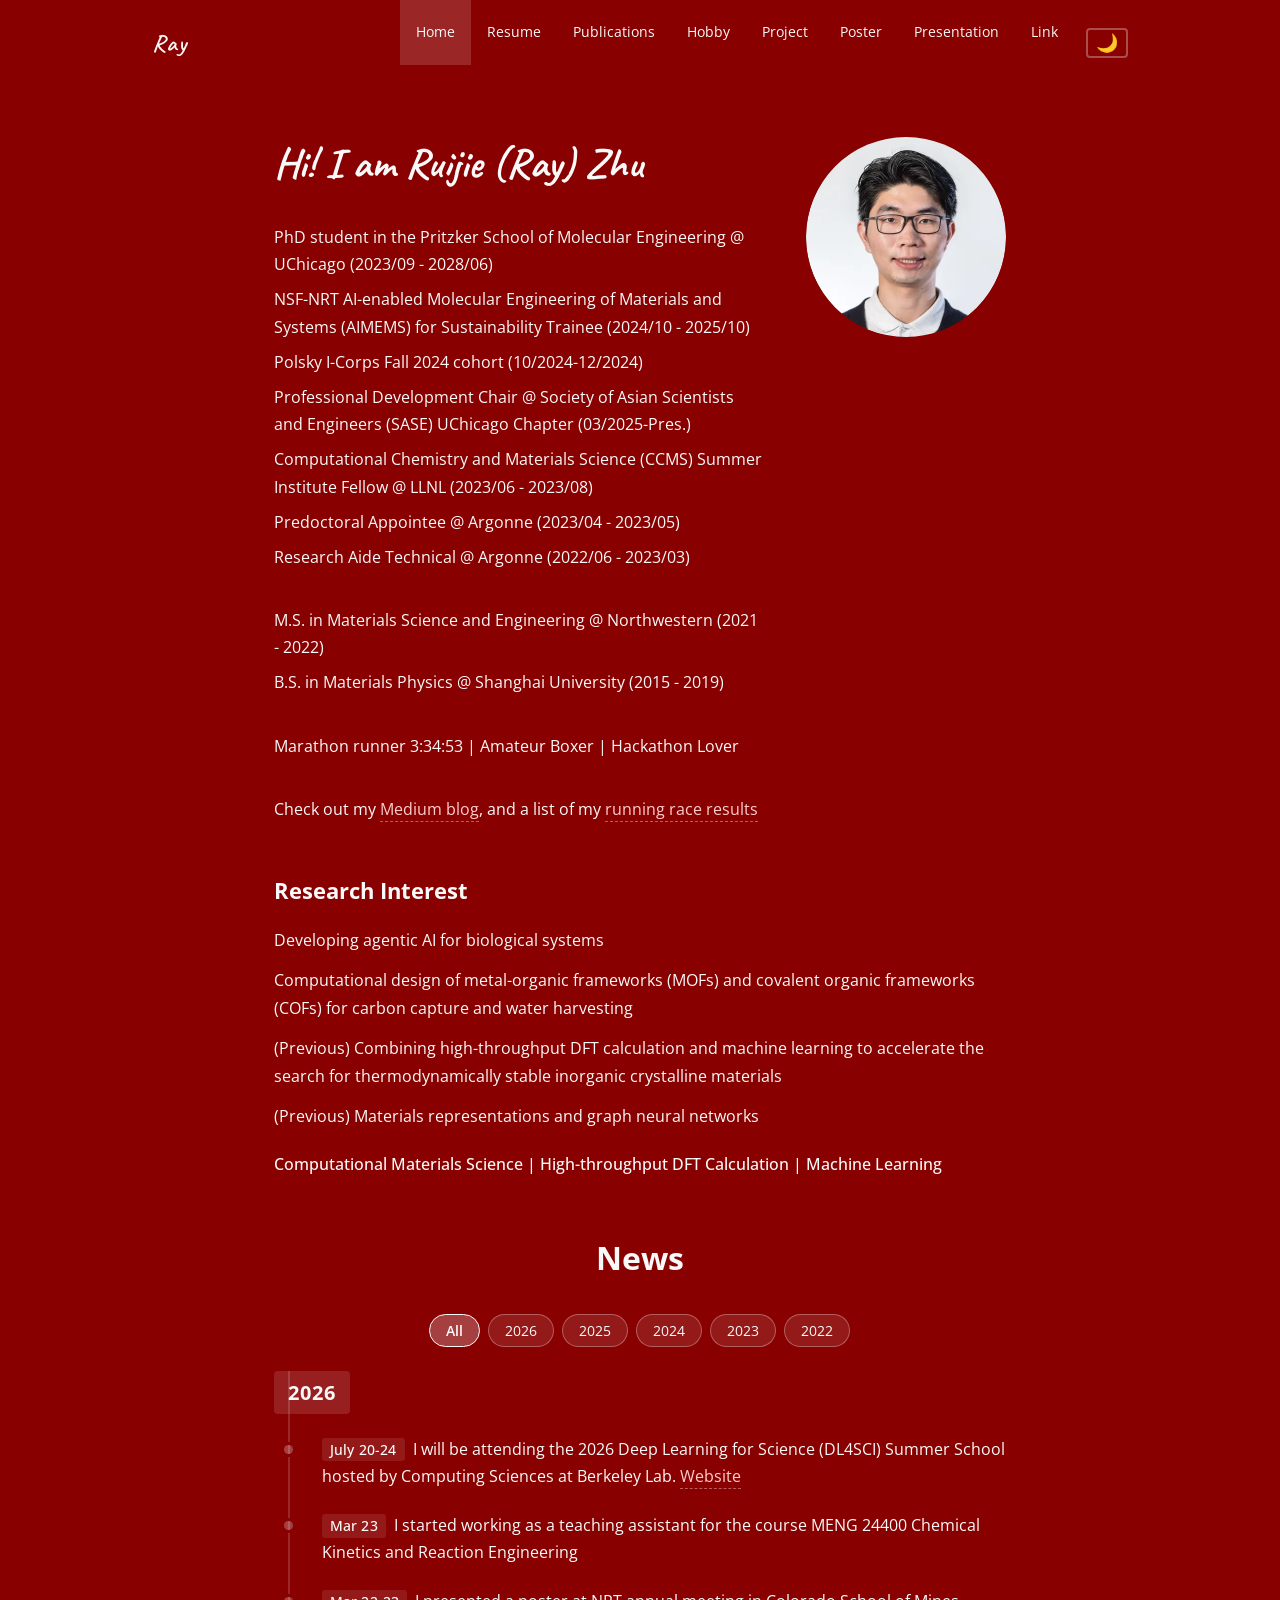
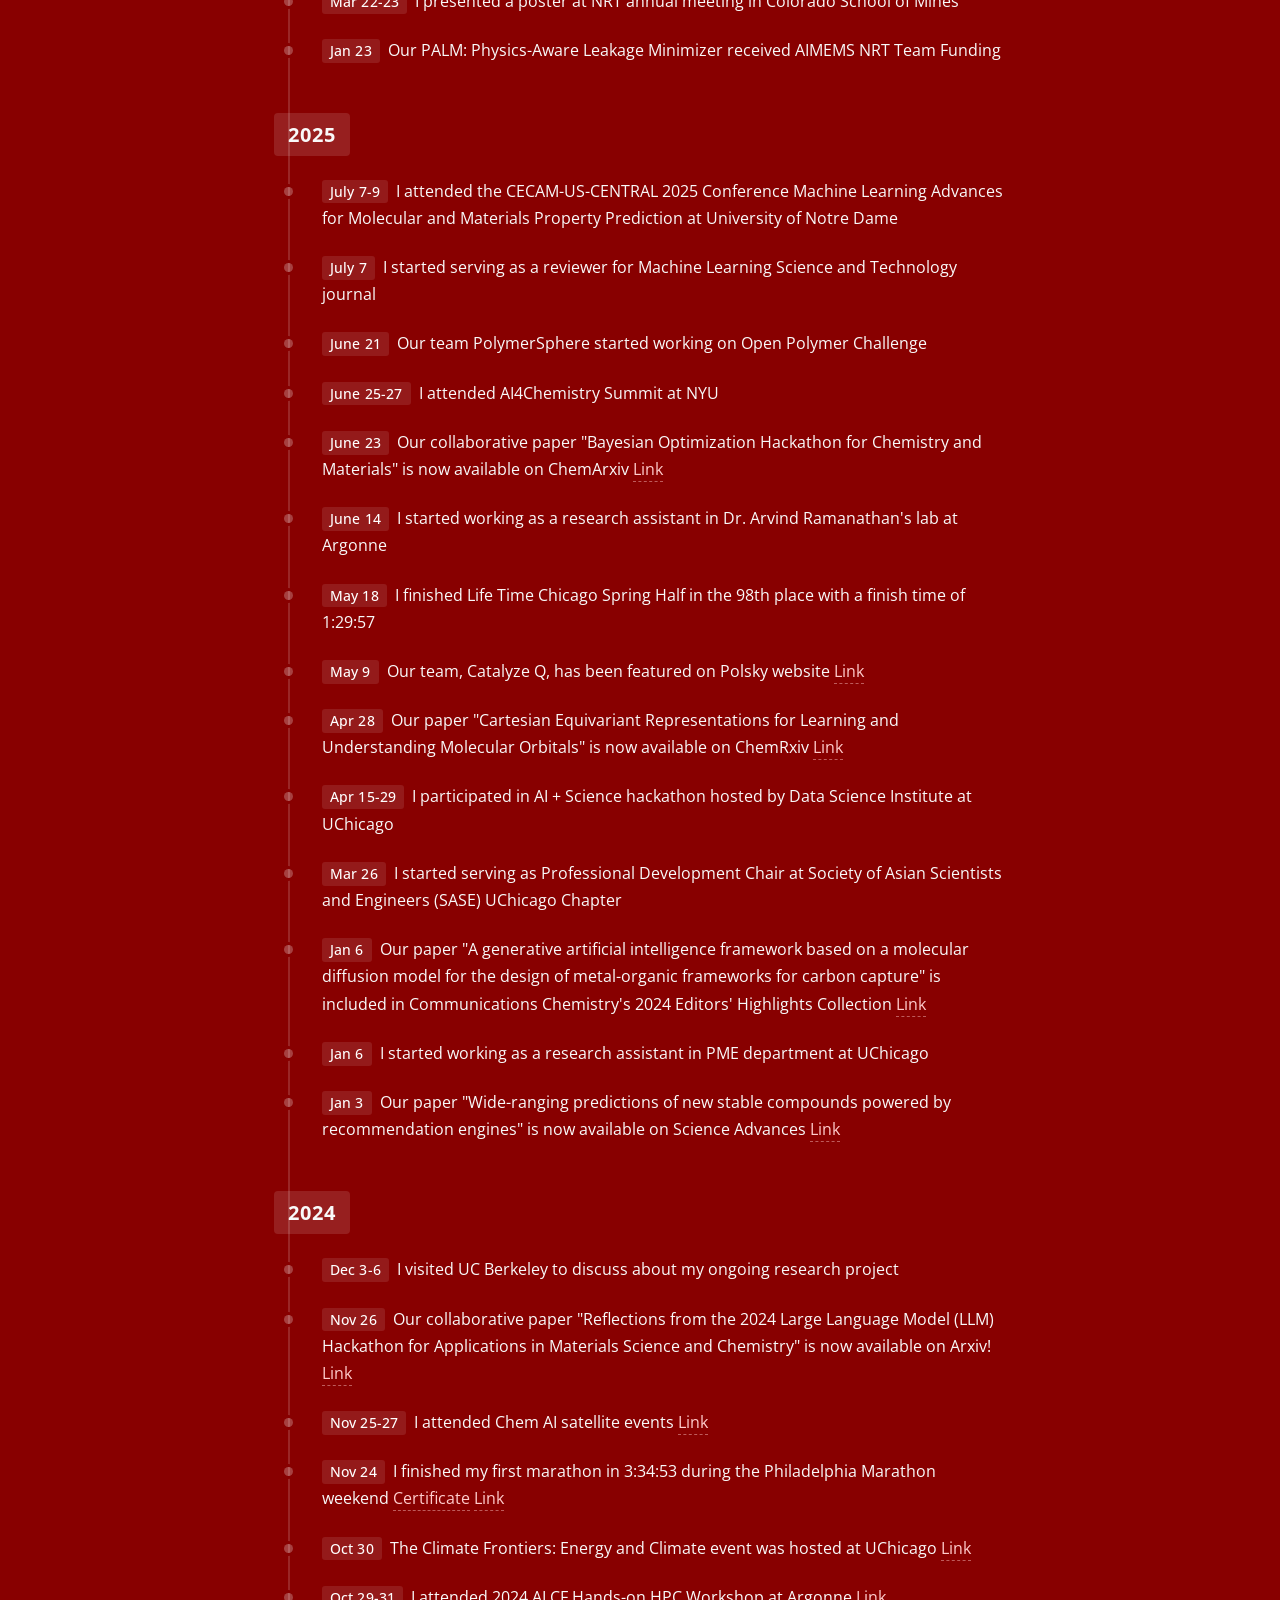
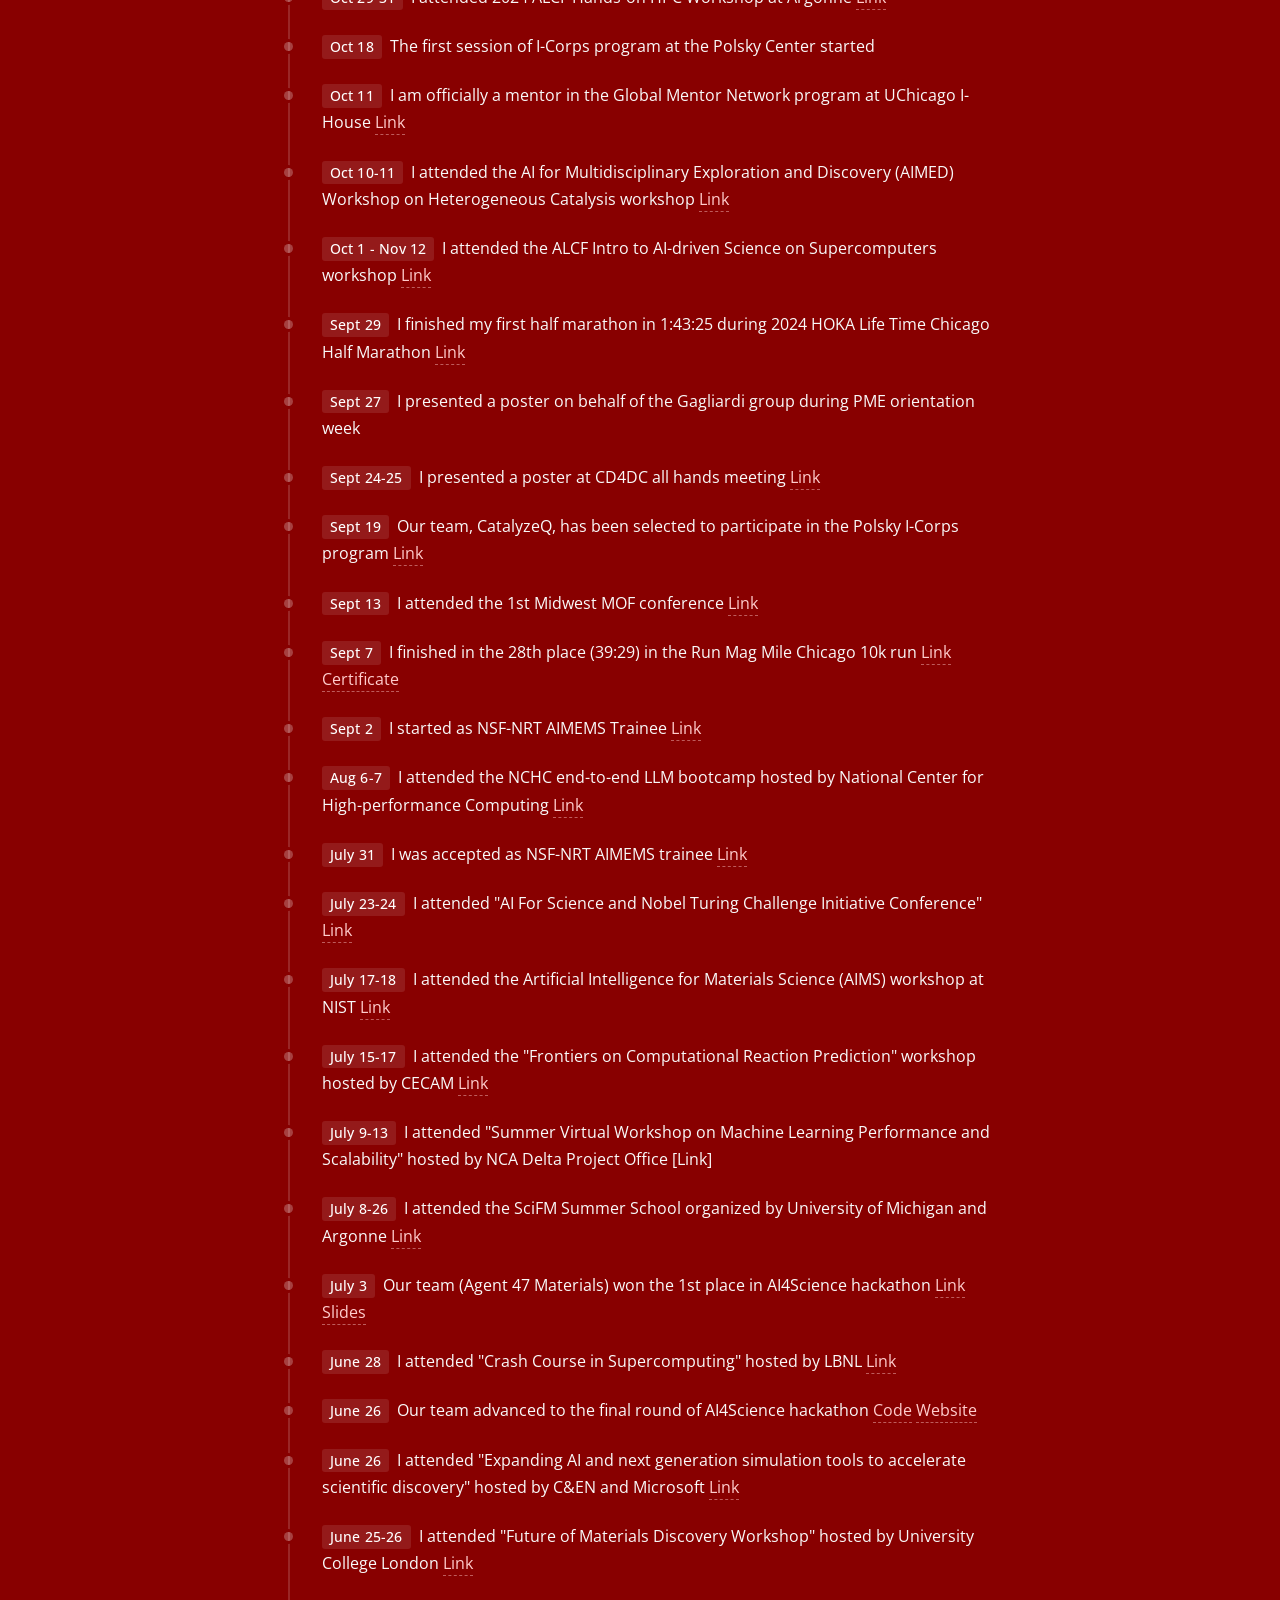
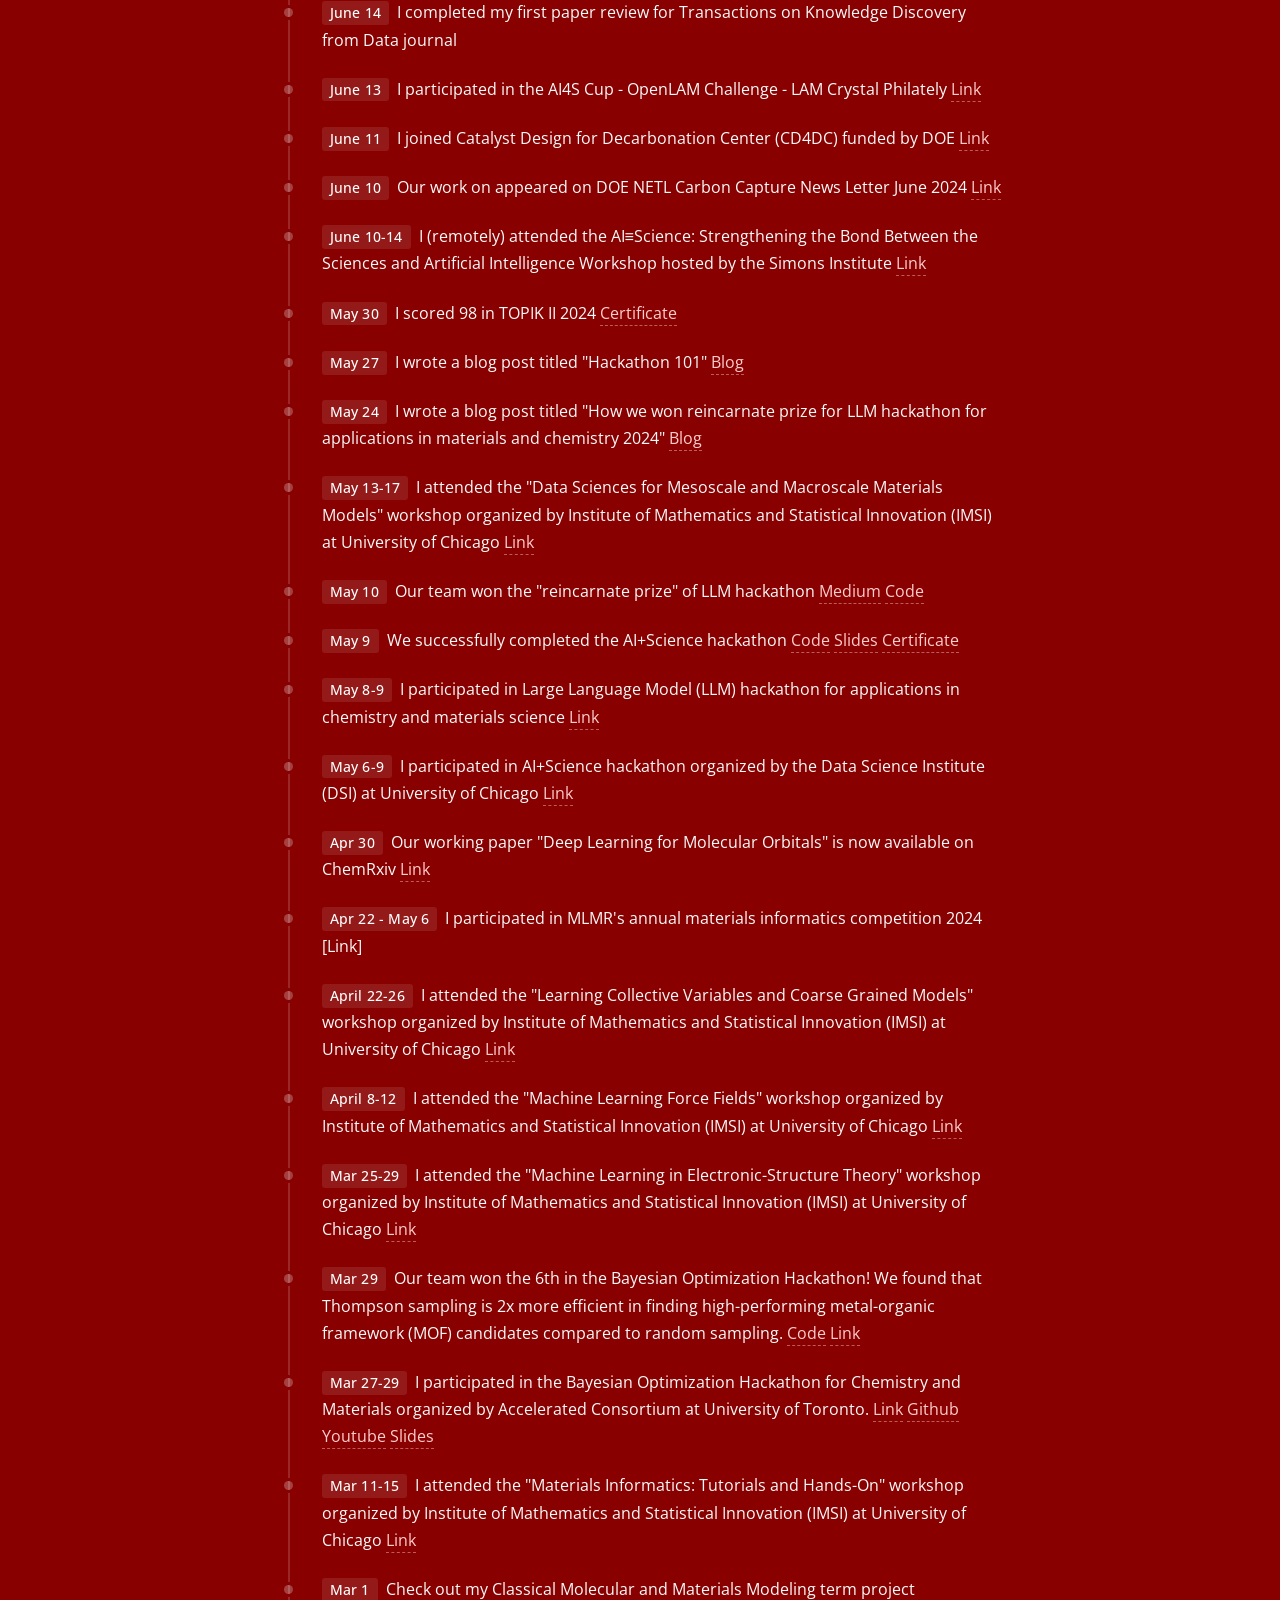
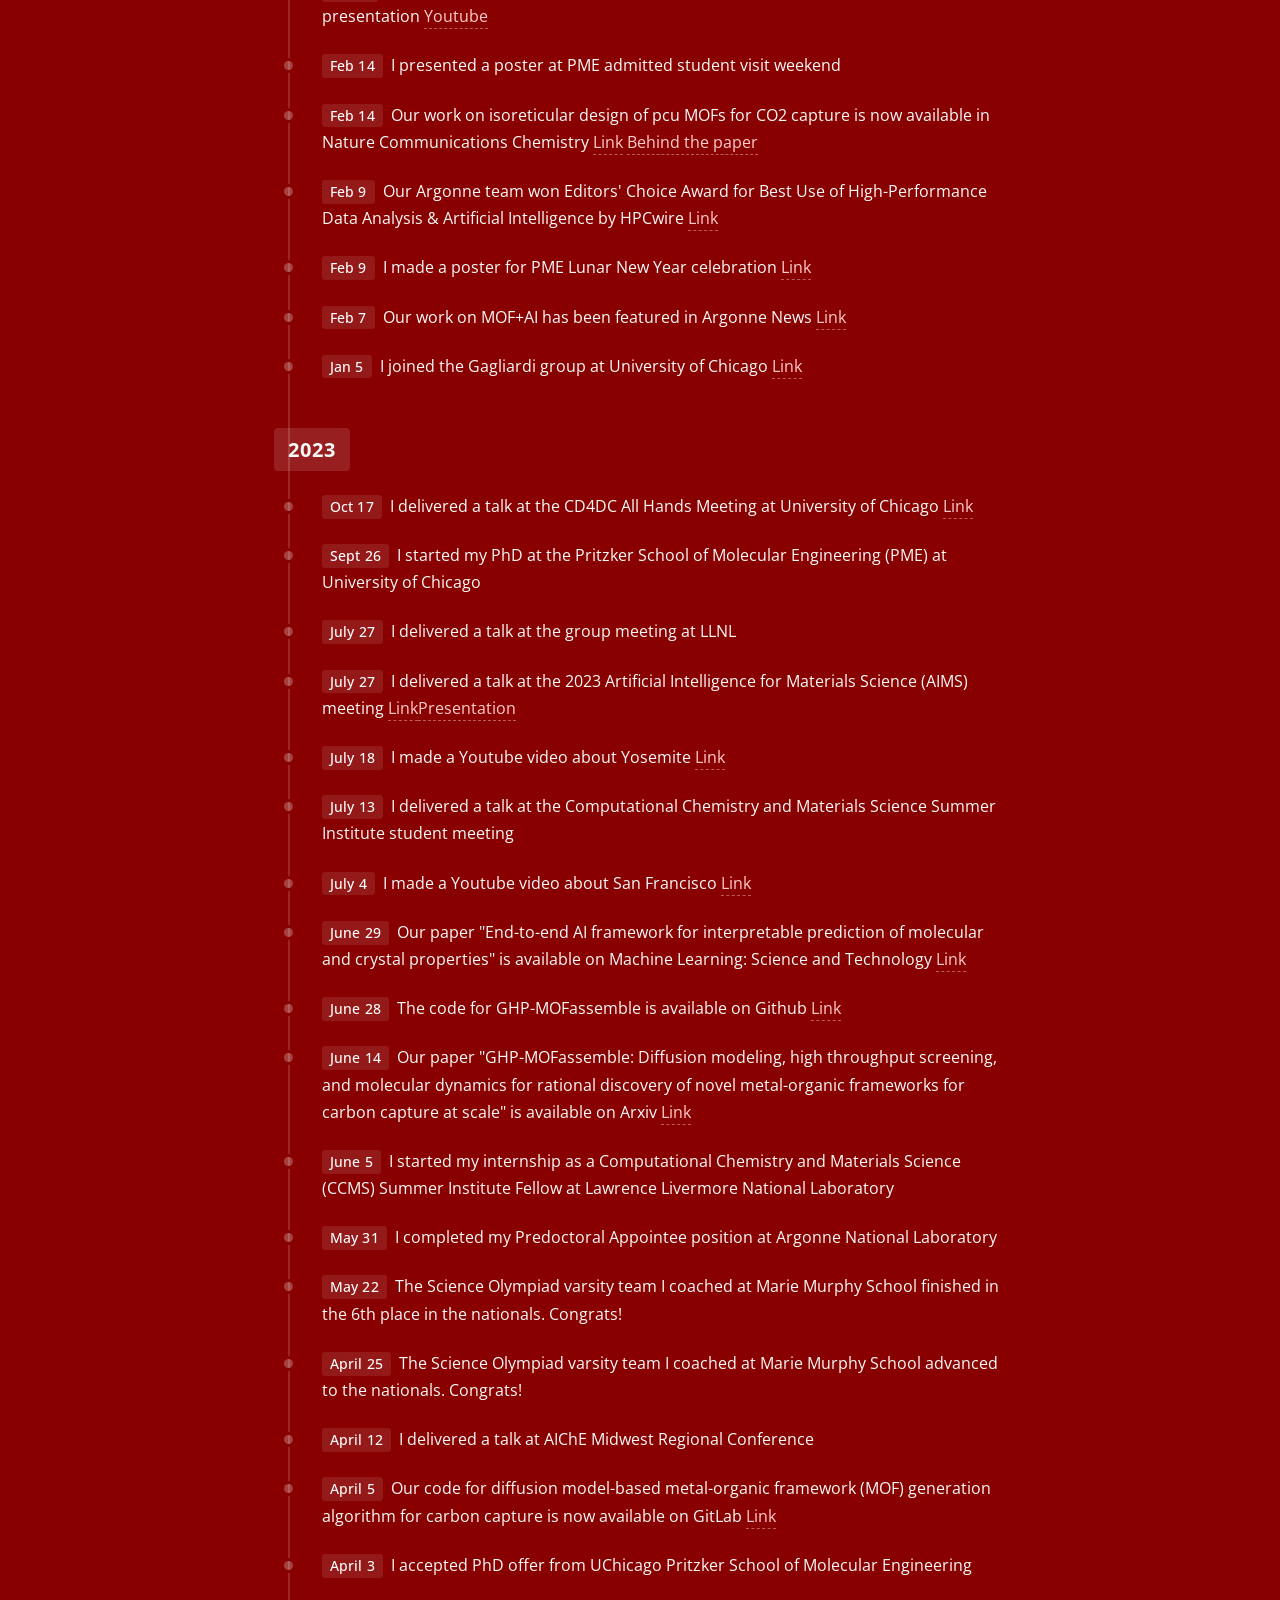
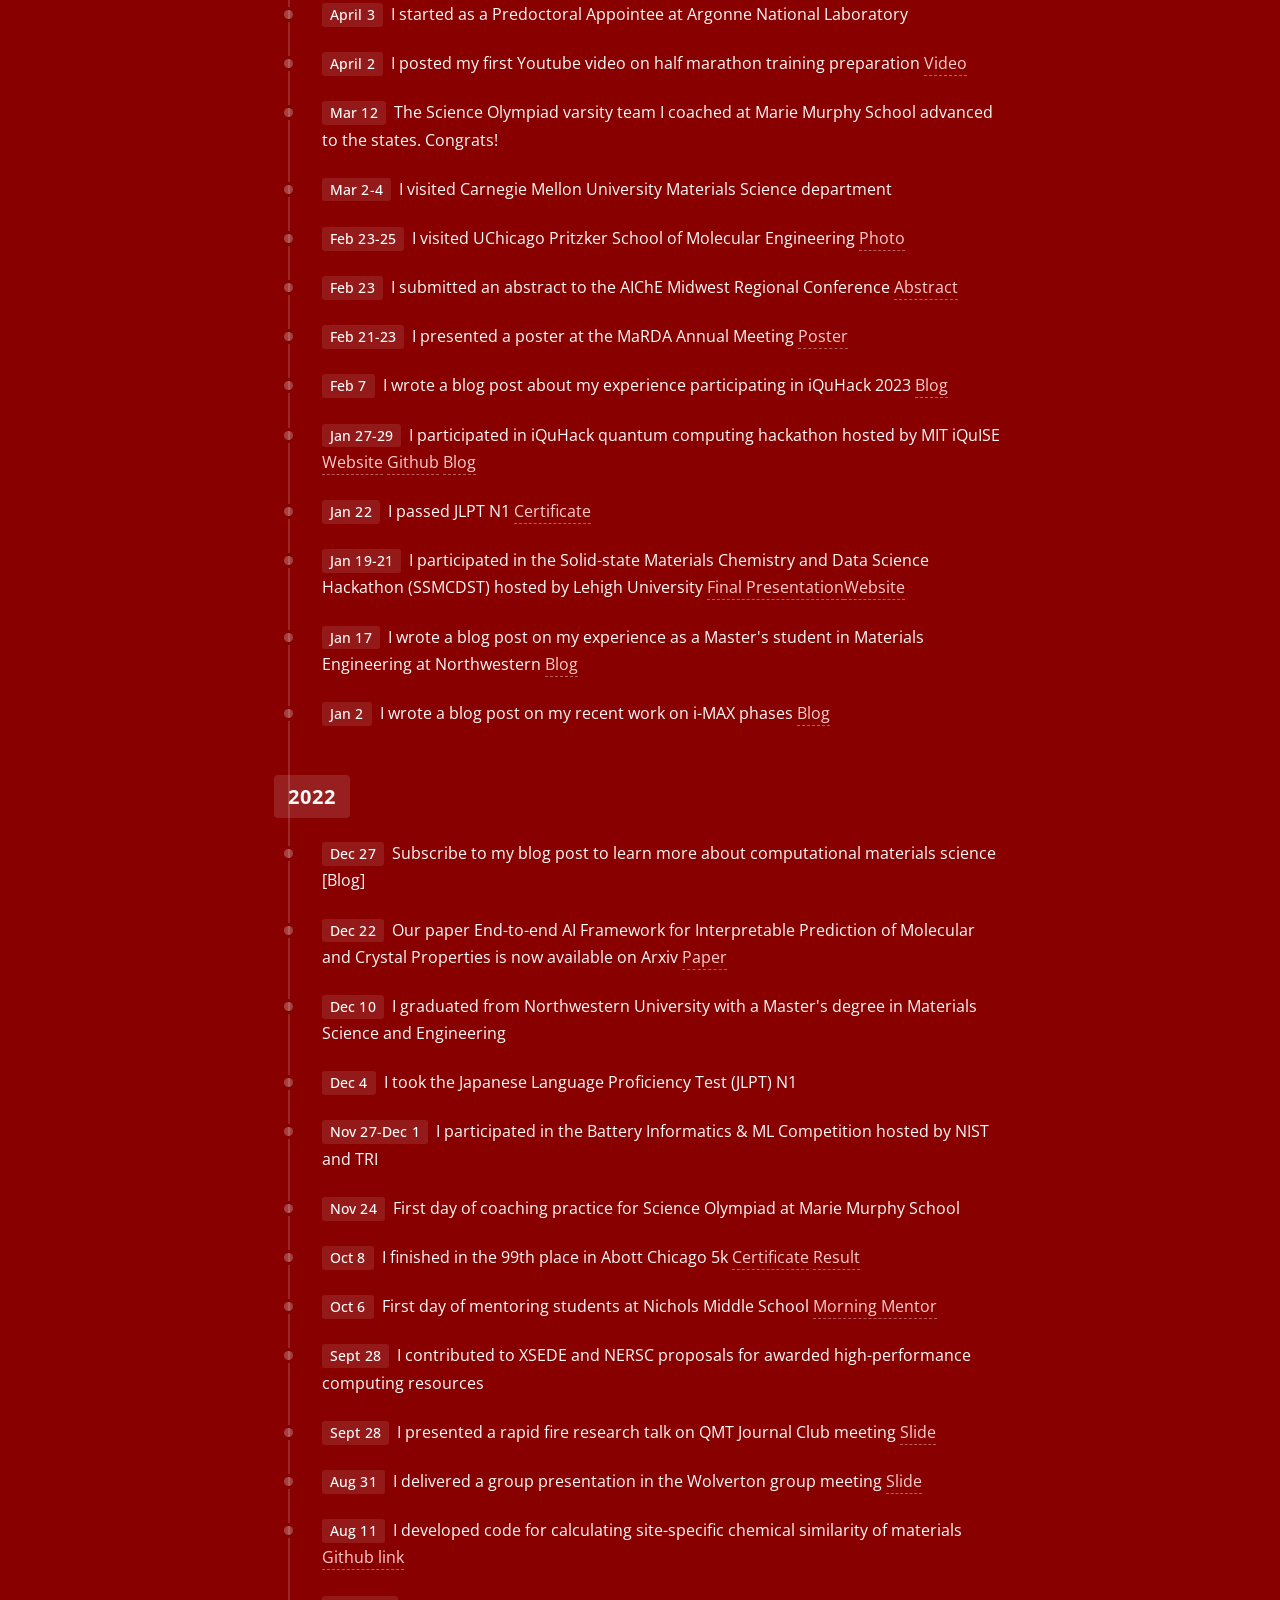
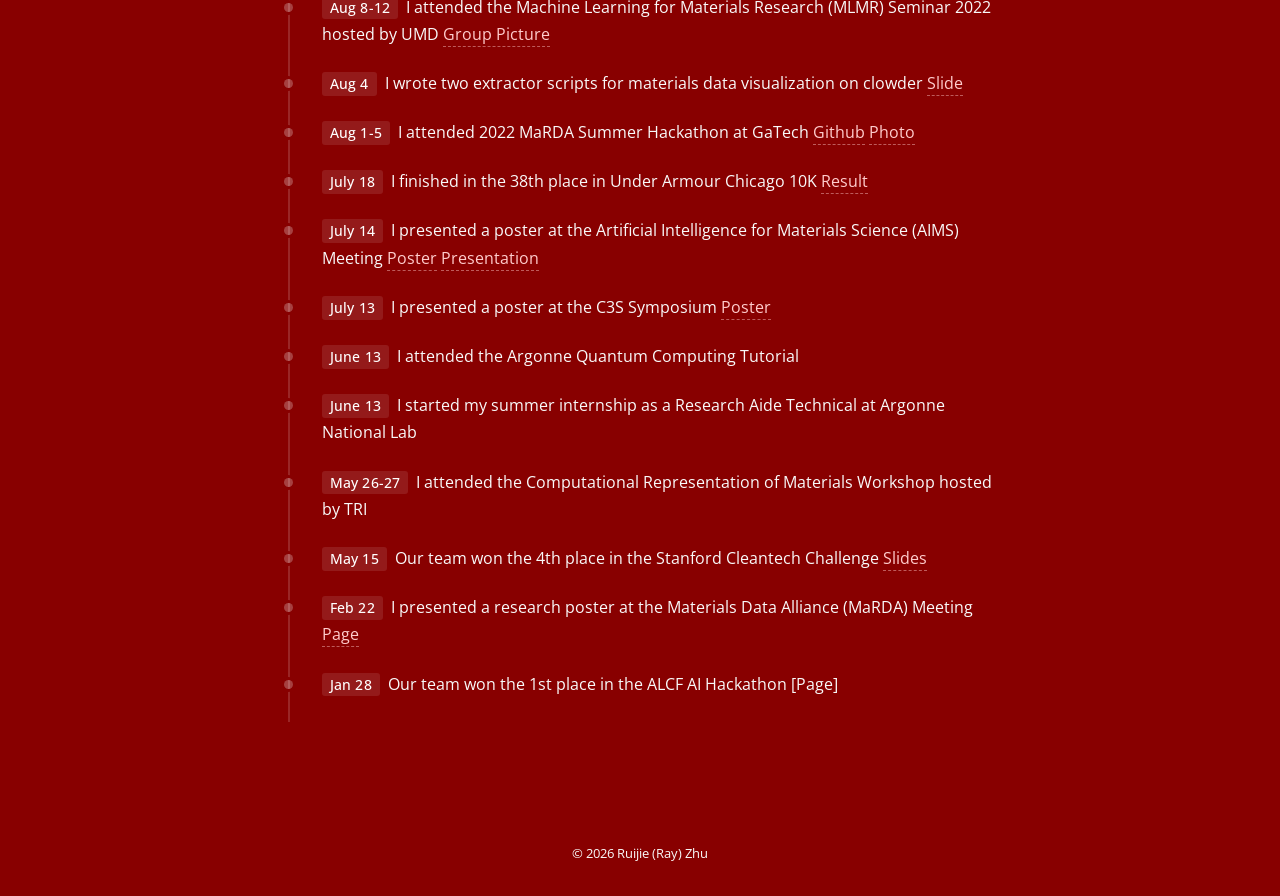
==== commit 5c5db54f: "Update index.html via admin" ====
--- a/index.html
+++ b/index.html
@@ -121,6 +121,8 @@
 
             <div class="news-year-group" data-year="2026">
                 <h3 class="news-year">2026</h3>
+                <p><time datetime="2026-07-20">July 20-24</time> - I will be attending the 2026 Deep Learning for Science (DL4SCI) Summer School hosted by Computing Sciences at Berkeley Lab. <a href="https://dl4sci-school.lbl.gov/home" target="_blank" rel="noopener">Website</a></p>
+            <p><time datetime="2026-03-23">Mar 23</time> - I started working as a teaching assistant for the course MENG 24400 Chemical Kinetics and Reaction Engineering</p>
                 <p><time datetime="2026-03-22">Mar 22-23</time> - I presented a poster at NRT annual meeting in Colorado School of Mines</p>
                 <p><time datetime="2026-01-23">Jan 23</time> - Our PALM: Physics-Aware Leakage Minimizer received AIMEMS NRT Team Funding</p>
             </div>
--- a/styles.css
+++ b/styles.css
@@ -643,11 +643,16 @@
 
 .pub-item {
     position: relative;
-    padding: var(--spacing-md) var(--spacing-md) var(--spacing-md) var(--spacing-lg);
+    display: grid;
+    grid-template-columns: 168px 1fr;
+    gap: var(--spacing-lg);
+    align-items: start;
+    padding: 16px 20px 16px 22px;
     margin-bottom: var(--spacing-md);
     background: rgba(255, 255, 255, 0.04);
     border-left: 3px solid rgba(255, 255, 255, 0.2);
-    border-radius: 0 8px 8px 0;
+    border-radius: 0 10px 10px 0;
+    overflow: hidden;
     transition: background var(--transition-speed), border-left-color var(--transition-speed), transform var(--transition-speed);
 }
 
@@ -655,6 +660,62 @@
     background: rgba(255, 255, 255, 0.08);
     border-left-color: #ffcccc;
     transform: translateX(2px);
+}
+
+.pub-thumb {
+    position: relative;
+    width: 168px;
+    height: 116px;
+    border-radius: 8px;
+    overflow: hidden;
+    display: flex;
+    align-items: center;
+    justify-content: center;
+    flex-shrink: 0;
+    box-shadow: 0 2px 10px rgba(0, 0, 0, 0.25);
+}
+
+.pub-thumb img {
+    position: absolute;
+    inset: 0;
+    width: 100%;
+    height: 100%;
+    object-fit: cover;
+    z-index: 2;
+}
+
+.pub-thumb::after {
+    content: '';
+    position: absolute;
+    inset: 0;
+    background: radial-gradient(circle at top left, rgba(255, 255, 255, 0.12), transparent 60%);
+    z-index: 1;
+    pointer-events: none;
+}
+
+.pub-thumb-label {
+    position: relative;
+    font-weight: 700;
+    font-size: 15px;
+    letter-spacing: 2px;
+    color: rgba(255, 255, 255, 0.95);
+    text-transform: uppercase;
+    z-index: 1;
+    text-shadow: 0 2px 12px rgba(0, 0, 0, 0.45);
+    text-align: center;
+    padding: 10px;
+    line-height: 1.15;
+}
+
+.pub-item:nth-of-type(6n+1) .pub-thumb { background: linear-gradient(135deg, #a32929 0%, #5c0f0f 100%); }
+.pub-item:nth-of-type(6n+2) .pub-thumb { background: linear-gradient(135deg, #3949ab 0%, #1a237e 100%); }
+.pub-item:nth-of-type(6n+3) .pub-thumb { background: linear-gradient(135deg, #00897b 0%, #00332d 100%); }
+.pub-item:nth-of-type(6n+4) .pub-thumb { background: linear-gradient(135deg, #e65100 0%, #8c2d00 100%); }
+.pub-item:nth-of-type(6n+5) .pub-thumb { background: linear-gradient(135deg, #7b1fa2 0%, #3c0057 100%); }
+.pub-item:nth-of-type(6n)   .pub-thumb { background: linear-gradient(135deg, #455a64 0%, #1c262b 100%); }
+
+.pub-body {
+    min-width: 0;
 }
 
 .pub-title {
@@ -850,4 +911,15 @@
         width: 160px;
         height: 160px;
     }
-}
+
+    .pub-item {
+        grid-template-columns: 1fr;
+        gap: var(--spacing-md);
+        padding: 14px;
+    }
+
+    .pub-thumb {
+        width: 100%;
+        height: 140px;
+    }
+}
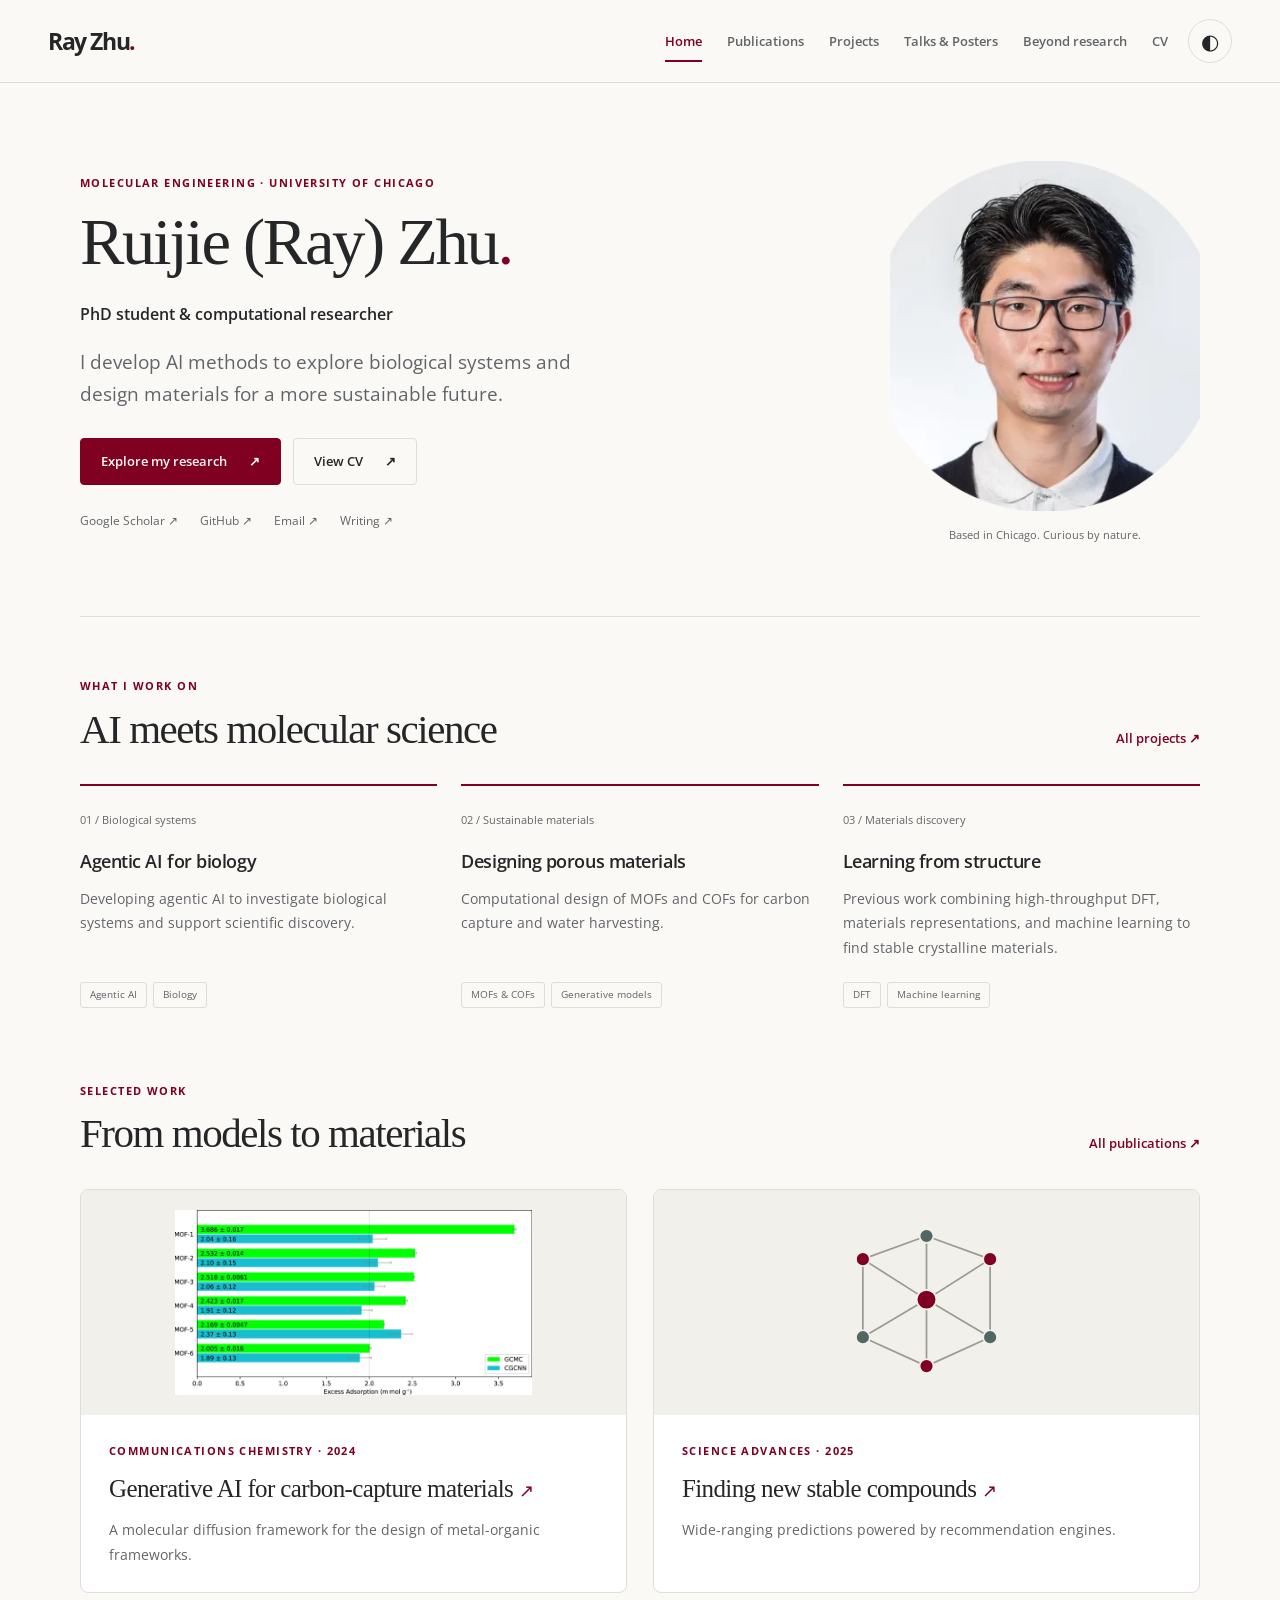
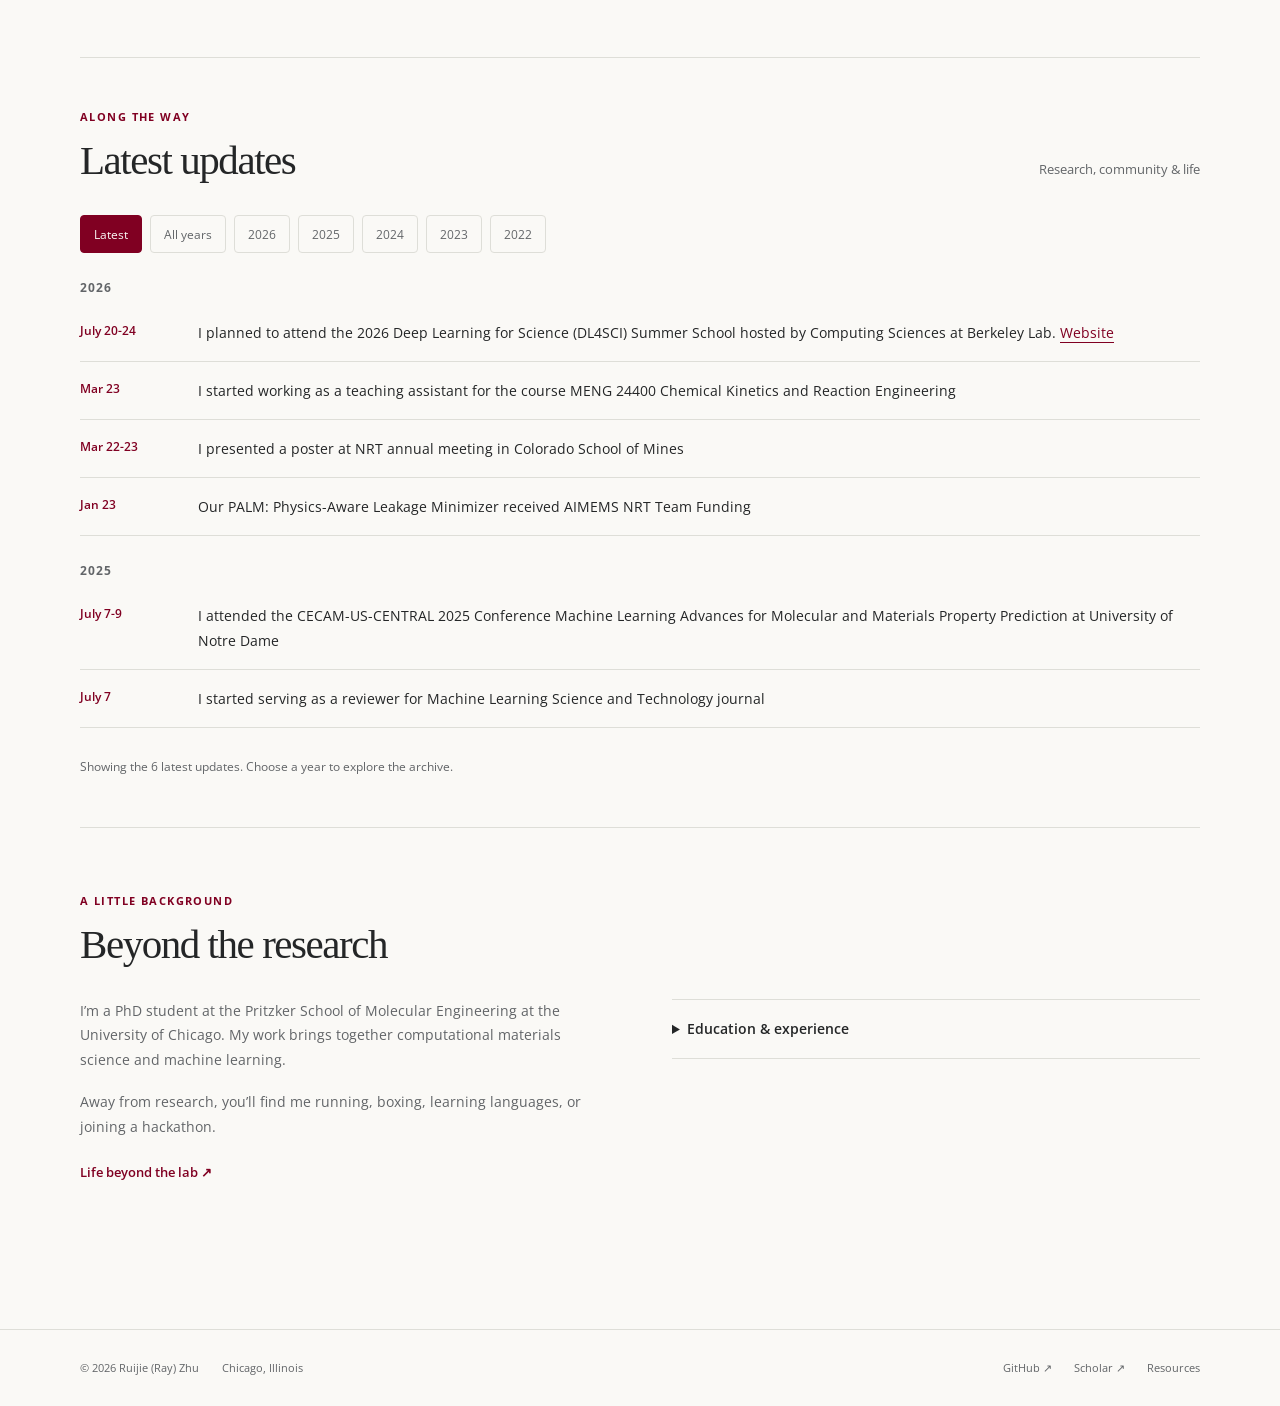
==== commit d5178828: "Redesign academic portfolio with accessible responsive layouts and verified deployment" ====
--- a/index.html
+++ b/index.html
@@ -7,13 +7,15 @@
     <meta property="og:title" content="Ruijie (Ray) Zhu - Home">
     <meta property="og:description" content="PhD student at UChicago PME. Research in agentic AI, computational materials science, and machine learning.">
     <meta property="og:type" content="website">
-    <meta property="og:image" content="assets/photos/profile.png">
-    <title>Ray - Home</title>
+    <meta property="og:image" content="https://www.ruijiezhu.us/assets/photos/profile.png">
+    <title>Ray Zhu — Home</title>
     <link rel="icon" type="image/svg+xml" href="favicon.svg">
+    <meta name="color-scheme" content="light dark">
+    <script src="theme-init.js"></script>
     <link rel="stylesheet" href="styles.css">
     <link rel="preconnect" href="https://fonts.googleapis.com">
     <link rel="preconnect" href="https://fonts.gstatic.com" crossorigin>
-    <link href="https://fonts.googleapis.com/css2?family=Open+Sans:wght@300;400;500;600;700&family=Caveat:wght@600;700&display=swap" rel="stylesheet">
+    <link href="https://fonts.googleapis.com/css2?family=Open+Sans:wght@300;400;500;600;700&display=swap" rel="stylesheet">
     <script type="application/ld+json">
     {
         "@context": "https://schema.org",
@@ -44,85 +46,71 @@
 
     <header class="site-header">
         <div class="header-inner">
-            <a href="index.html" class="site-title">Ray</a>
+            <a href="index.html" class="site-title" aria-label="Ray Zhu, home">Ray Zhu<span class="brand-dot">.</span></a>
             <nav class="site-nav" aria-label="Main navigation">
-                <button class="nav-toggle" id="nav-toggle" aria-label="Toggle navigation" aria-expanded="false" aria-controls="nav-links">&#9776;</button>
+                <button class="nav-toggle" id="nav-toggle" type="button" aria-label="Open navigation" aria-expanded="false" aria-controls="nav-links">Menu <span aria-hidden="true">☰</span></button>
                 <ul class="nav-links" id="nav-links">
-                    <li><a href="index.html" class="active">Home</a></li>
-                    <li><a href="resume.html">Resume</a></li>
+                    <li><a href="index.html" class="active" aria-current="page">Home</a></li>
                     <li><a href="publications.html">Publications</a></li>
-                    <li><a href="hobby.html">Hobby</a></li>
-                    <li><a href="project.html">Project</a></li>
-                    <li><a href="poster.html">Poster</a></li>
-                    <li><a href="presentation.html">Presentation</a></li>
-                    <li><a href="link.html">Link</a></li>
+                    <li><a href="project.html">Projects</a></li>
+                    <li><a href="poster.html">Talks & Posters</a></li>
+                    <li><a href="hobby.html">Beyond research</a></li>
+                    <li><a href="resume.html">CV</a></li>
                 </ul>
-                <button class="theme-toggle" id="theme-toggle" aria-label="Switch to dark mode"></button>
+                <button class="theme-toggle" id="theme-toggle" type="button" aria-label="Switch to dark mode"><span aria-hidden="true">◐</span></button>
             </nav>
         </div>
     </header>
 
-    <main id="main-content" class="content dark-bg">
-        <section class="section intro-section">
+    <main id="main-content" class="content home-page">
+        <section class="section intro-section" aria-labelledby="intro-title">
             <div class="intro-layout">
                 <div class="intro-text">
-                    <h1 class="handwritten">Hi! I am Ruijie (Ray) Zhu</h1>
-
-                    <p>PhD student in the Pritzker School of Molecular Engineering @ UChicago (<time datetime="2023-09">2023/09</time> - <time datetime="2028-06">2028/06</time>)</p>
-
-                    <p>NSF-NRT AI-enabled Molecular Engineering of Materials and Systems (AIMEMS) for Sustainability Trainee (<time datetime="2024-10">2024/10</time> - <time datetime="2025-10">2025/10</time>)</p>
-                    <p>Polsky I-Corps Fall 2024 cohort (<time datetime="2024-10">10/2024</time>-<time datetime="2024-12">12/2024</time>)</p>
-                    <p>Professional Development Chair @ Society of Asian Scientists and Engineers (SASE) UChicago Chapter (<time datetime="2025-03">03/2025</time>-Pres.)</p>
-
-                    <p>Computational Chemistry and Materials Science (CCMS) Summer Institute Fellow @ LLNL (<time datetime="2023-06">2023/06</time> - <time datetime="2023-08">2023/08</time>)</p>
-                    <p>Predoctoral Appointee @ Argonne (<time datetime="2023-04">2023/04</time> - <time datetime="2023-05">2023/05</time>)</p>
-                    <p>Research Aide Technical @ Argonne (<time datetime="2022-06">2022/06</time> - <time datetime="2023-03">2023/03</time>)</p>
-
-                    <br>
-                    <p>M.S. in Materials Science and Engineering @ Northwestern (<time datetime="2021">2021</time> - <time datetime="2022">2022</time>)</p>
-                    <p>B.S. in Materials Physics @ Shanghai University (<time datetime="2015">2015</time> - <time datetime="2019">2019</time>)</p>
-
-                    <br>
-                    <p>Marathon runner 3:34:53 | Amateur Boxer | Hackathon Lover</p>
-
-                    <br>
-                    <p>Check out my <a href="https://medium.com/@rayzhu97" target="_blank" rel="noopener">Medium blog</a>, and a list of my <a href="https://www.athlinks.com/athletes/525581764" target="_blank" rel="noopener">running race results</a></p>
+                    <p class="eyebrow">Molecular engineering · University of Chicago</p>
+                    <h1 id="intro-title">Ruijie (Ray) Zhu<span class="heading-period">.</span></h1>
+                    <p class="intro-role">PhD student &amp; computational researcher</p>
+                    <p class="intro-summary">I develop AI methods to explore biological systems and design materials for a more sustainable future.</p>
+                    <div class="hero-actions"><a class="button button-primary" href="publications.html">Explore my research <span aria-hidden="true">↗</span></a><a class="button button-secondary" href="assets/pdfs/Resume.pdf" target="_blank" rel="noopener">View CV <span aria-hidden="true">↗</span></a></div>
+                    <div class="social-links" aria-label="Find me online"><a href="https://scholar.google.com/citations?user=3KJaM3sAAAAJ&amp;hl=en" target="_blank" rel="noopener">Google Scholar ↗</a><a href="https://github.com/Ray16" target="_blank" rel="noopener">GitHub ↗</a><a href="mailto:rzhu16@uchicago.edu">Email ↗</a><a href="https://medium.com/@rayzhu97" target="_blank" rel="noopener">Writing ↗</a></div>
                 </div>
-                <div class="intro-photo">
-                    <picture>
-                        <source srcset="assets/photos/profile.webp" type="image/webp">
-                        <img src="assets/photos/profile.png" alt="Ruijie (Ray) Zhu" width="200" height="200" loading="eager">
-                    </picture>
-                </div>
-            </div>
-        </section>
-
-        <section class="section">
-            <h2>Research Interest</h2>
-            <p>Developing agentic AI for biological systems</p>
-            <p>Computational design of metal-organic frameworks (MOFs) and covalent organic frameworks (COFs) for carbon capture and water harvesting</p>
-            <p>(Previous) Combining high-throughput DFT calculation and machine learning to accelerate the search for thermodynamically stable inorganic crystalline materials</p>
-            <p>(Previous) Materials representations and graph neural networks</p>
-
-            <p class="skills-line">Computational Materials Science | High-throughput DFT Calculation | Machine Learning</p>
+                <figure class="intro-photo"><picture><source srcset="assets/photos/profile.webp" type="image/webp"><img src="assets/photos/profile.png" alt="Portrait of Ray Zhu" width="400" height="400" fetchpriority="high"></picture><figcaption>Based in Chicago. Curious by nature.</figcaption></figure>
+            </div>
+        </section>
+
+        <section class="section research-section" aria-labelledby="research-heading">
+            <div class="section-heading"><div><p class="eyebrow">What I work on</p><h2 id="research-heading">AI meets molecular science</h2></div><a class="text-link" href="project.html">All projects <span aria-hidden="true">↗</span></a></div>
+            <div class="research-grid">
+                <article class="research-card"><span class="card-number">01 / Biological systems</span><h3>Agentic AI for biology</h3><p>Developing agentic AI to investigate biological systems and support scientific discovery.</p><div class="topic-tags"><span>Agentic AI</span><span>Biology</span></div></article>
+                <article class="research-card"><span class="card-number">02 / Sustainable materials</span><h3>Designing porous materials</h3><p>Computational design of MOFs and COFs for carbon capture and water harvesting.</p><div class="topic-tags"><span>MOFs &amp; COFs</span><span>Generative models</span></div></article>
+                <article class="research-card"><span class="card-number">03 / Materials discovery</span><h3>Learning from structure</h3><p>Previous work combining high-throughput DFT, materials representations, and machine learning to find stable crystalline materials.</p><div class="topic-tags"><span>DFT</span><span>Machine learning</span></div></article>
+            </div>
+        </section>
+
+        <section class="section selected-section" aria-labelledby="selected-heading">
+            <div class="section-heading"><div><p class="eyebrow">Selected work</p><h2 id="selected-heading">From models to materials</h2></div><a class="text-link" href="publications.html">All publications <span aria-hidden="true">↗</span></a></div>
+            <div class="selected-grid">
+                <article class="selected-card"><a class="selected-image" href="https://www.nature.com/articles/s42004-023-01090-2" target="_blank" rel="noopener" tabindex="-1" aria-hidden="true"><img src="assets/pubs/comm-chem-park-2024.jpg" alt="" width="600" height="320" loading="lazy"></a><div class="selected-body"><p class="eyebrow">Communications Chemistry · 2024</p><h3><a href="https://www.nature.com/articles/s42004-023-01090-2" target="_blank" rel="noopener">Generative AI for carbon-capture materials <span aria-hidden="true">↗</span></a></h3><p>A molecular diffusion framework for the design of metal-organic frameworks.</p></div></article>
+                <article class="selected-card"><a class="selected-image" href="https://www.science.org/doi/full/10.1126/sciadv.adq1431" target="_blank" rel="noopener" tabindex="-1" aria-hidden="true"><img src="assets/illustrations/crystal.svg" alt="" width="600" height="320" loading="lazy"></a><div class="selected-body"><p class="eyebrow">Science Advances · 2025</p><h3><a href="https://www.science.org/doi/full/10.1126/sciadv.adq1431" target="_blank" rel="noopener">Finding new stable compounds <span aria-hidden="true">↗</span></a></h3><p>Wide-ranging predictions powered by recommendation engines.</p></div></article>
+            </div>
         </section>
 
         <section class="section news-section">
-            <h2 class="news-title">News</h2>
+            <div class="section-heading"><div><p class="eyebrow">Along the way</p><h2 class="news-title">Latest updates</h2></div><span class="section-note">Research, community &amp; life</span></div>
 
             <div class="news-filter" role="group" aria-label="Filter news by year">
-                <button class="news-filter-btn active" data-year="all">All</button>
-                <button class="news-filter-btn" data-year="2026">2026</button>
-                <button class="news-filter-btn" data-year="2025">2025</button>
-                <button class="news-filter-btn" data-year="2024">2024</button>
-                <button class="news-filter-btn" data-year="2023">2023</button>
-                <button class="news-filter-btn" data-year="2022">2022</button>
+                <button class="news-filter-btn active" data-year="recent" aria-pressed="true">Latest</button>
+                <button class="news-filter-btn" data-year="all" aria-pressed="false">All years</button>
+                <button class="news-filter-btn" data-year="2026" aria-pressed="false">2026</button>
+                <button class="news-filter-btn" data-year="2025" aria-pressed="false">2025</button>
+                <button class="news-filter-btn" data-year="2024" aria-pressed="false">2024</button>
+                <button class="news-filter-btn" data-year="2023" aria-pressed="false">2023</button>
+                <button class="news-filter-btn" data-year="2022" aria-pressed="false">2022</button>
             </div>
 
             <div class="news-year-group" data-year="2026">
                 <h3 class="news-year">2026</h3>
-                <p><time datetime="2026-07-20">July 20-24</time> - I will be attending the 2026 Deep Learning for Science (DL4SCI) Summer School hosted by Computing Sciences at Berkeley Lab. <a href="https://dl4sci-school.lbl.gov/home" target="_blank" rel="noopener">Website</a></p>
-            <p><time datetime="2026-03-23">Mar 23</time> - I started working as a teaching assistant for the course MENG 24400 Chemical Kinetics and Reaction Engineering</p>
+                <p><time datetime="2026-07-20">July 20-24</time> - I planned to attend the 2026 Deep Learning for Science (DL4SCI) Summer School hosted by Computing Sciences at Berkeley Lab. <a href="https://dl4sci-school.lbl.gov/home" target="_blank" rel="noopener">Website</a></p>
+                <p><time datetime="2026-03-23">Mar 23</time> - I started working as a teaching assistant for the course MENG 24400 Chemical Kinetics and Reaction Engineering</p>
                 <p><time datetime="2026-03-22">Mar 22-23</time> - I presented a poster at NRT annual meeting in Colorado School of Mines</p>
                 <p><time datetime="2026-01-23">Jan 23</time> - Our PALM: Physics-Aware Leakage Minimizer received AIMEMS NRT Team Funding</p>
             </div>
@@ -131,9 +119,9 @@
                 <h3 class="news-year">2025</h3>
                 <p><time datetime="2025-07-07">July 7-9</time> - I attended the CECAM-US-CENTRAL 2025 Conference Machine Learning Advances for Molecular and Materials Property Prediction at University of Notre Dame</p>
                 <p><time datetime="2025-07-07">July 7</time> - I started serving as a reviewer for Machine Learning Science and Technology journal</p>
-                <p><time datetime="2025-06-21">June 21</time> - Our team PolymerSphere started working on Open Polymer Challenge</p>
                 <p><time datetime="2025-06-25">June 25-27</time> - I attended AI4Chemistry Summit at NYU</p>
                 <p><time datetime="2025-06-23">June 23</time> - Our collaborative paper "Bayesian Optimization Hackathon for Chemistry and Materials" is now available on ChemArxiv <a href="https://chemrxiv.org/engage/chemrxiv/article-details/684a100a1a8f9bdab5a80a26" target="_blank" rel="noopener">Link</a></p>
+                <p><time datetime="2025-06-21">June 21</time> - Our team PolymerSphere started working on Open Polymer Challenge</p>
                 <p><time datetime="2025-06-14">June 14</time> - I started working as a research assistant in Dr. Arvind Ramanathan's lab at Argonne</p>
                 <p><time datetime="2025-05-18">May 18</time> - I finished Life Time Chicago Spring Half in the 98th place with a finish time of 1:29:57</p>
                 <p><time datetime="2025-05-09">May 9</time> - Our team, Catalyze Q, has been featured on Polsky website <a href="https://polsky.uchicago.edu/2025/05/09/21-teams-tackling-innovations-in-quantum-healthcare-ai-and-more-take-first-steps-toward-commercialization/" target="_blank" rel="noopener">Link</a></p>
@@ -193,9 +181,9 @@
                 <p><time datetime="2024-04-22">Apr 22 - May 6</time> - I participated in MLMR's annual materials informatics competition 2024 [Link]</p>
                 <p><time datetime="2024-04-22">April 22-26</time> - I attended the "Learning Collective Variables and Coarse Grained Models" workshop organized by Institute of Mathematics and Statistical Innovation (IMSI) at University of Chicago <a href="https://www.imsi.institute/activities/data-driven-materials-informatics/learning-collective-variables-and-coarse-grained-models/" target="_blank" rel="noopener">Link</a></p>
                 <p><time datetime="2024-04-08">April 8-12</time> - I attended the "Machine Learning Force Fields" workshop organized by Institute of Mathematics and Statistical Innovation (IMSI) at University of Chicago <a href="https://www.imsi.institute/activities/data-driven-materials-informatics/machine-learning-force-fields/" target="_blank" rel="noopener">Link</a></p>
-                <p><time datetime="2024-03-25">Mar 25-29</time> - I attended the "Machine Learning in Electronic-Structure Theory" workshop organized by Institute of Mathematics and Statistical Innovation (IMSI) at University of Chicago <a href="https://www.imsi.institute/activities/data-driven-materials-informatics/machine-learning-in-electronic-structure-theory/" target="_blank" rel="noopener">Link</a></p>
                 <p><time datetime="2024-03-29">Mar 29</time> - Our team won the 6th in the Bayesian Optimization Hackathon! We found that Thompson sampling is 2x more efficient in finding high-performing metal-organic framework (MOF) candidates compared to random sampling. <a href="https://github.com/AC-BO-Hackathon/real-world-pme-no-hikari" target="_blank" rel="noopener">Code</a> <a href="https://ac-bo-hackathon.github.io/projects/project-09-pme-no-hikari/" target="_blank" rel="noopener">Link</a></p>
                 <p><time datetime="2024-03-27">Mar 27-29</time> - I participated in the Bayesian Optimization Hackathon for Chemistry and Materials organized by Accelerated Consortium at University of Toronto. <a href="https://ac-bo-hackathon.github.io/" target="_blank" rel="noopener">Link</a> <a href="https://github.com/AC-BO-Hackathon/real-world-pme-no-hikari" target="_blank" rel="noopener">Github</a> <a href="https://www.youtube.com/watch?v=l0aVZDMwIMU" target="_blank" rel="noopener">Youtube</a> <a href="https://drive.google.com/file/d/1T4FnphOViLm7uFTTNbFMfZBs-r0cWuP1/view?pli=1" target="_blank" rel="noopener">Slides</a></p>
+                <p><time datetime="2024-03-25">Mar 25-29</time> - I attended the "Machine Learning in Electronic-Structure Theory" workshop organized by Institute of Mathematics and Statistical Innovation (IMSI) at University of Chicago <a href="https://www.imsi.institute/activities/data-driven-materials-informatics/machine-learning-in-electronic-structure-theory/" target="_blank" rel="noopener">Link</a></p>
                 <p><time datetime="2024-03-11">Mar 11-15</time> - I attended the "Materials Informatics: Tutorials and Hands-On" workshop organized by Institute of Mathematics and Statistical Innovation (IMSI) at University of Chicago <a href="https://www.imsi.institute/activities/data-driven-materials-informatics/materials-informatics-tutorials-and-hands-on/" target="_blank" rel="noopener">Link</a></p>
                 <p><time datetime="2024-03-01">Mar 1</time> - Check out my Classical Molecular and Materials Modeling term project presentation <a href="https://www.youtube.com/watch?v=LE7n3lz_0Iw" target="_blank" rel="noopener">Youtube</a></p>
                 <p><time datetime="2024-02-14">Feb 14</time> - I presented a poster at PME admitted student visit weekend</p>
@@ -215,7 +203,7 @@
                 <p><time datetime="2023-07-18">July 18</time> - I made a Youtube video about Yosemite <a href="https://www.youtube.com/watch?v=WOPsJRe2Ook" target="_blank" rel="noopener">Link</a></p>
                 <p><time datetime="2023-07-13">July 13</time> - I delivered a talk at the Computational Chemistry and Materials Science Summer Institute student meeting</p>
                 <p><time datetime="2023-07-04">July 4</time> - I made a Youtube video about San Francisco <a href="https://www.youtube.com/watch?v=haESfPFnzu4" target="_blank" rel="noopener">Link</a></p>
-                <p><time datetime="2023-06-29">June 29</time> - Our paper "End-to-end AI framework for interpretable prediction of molecular and crystal properties" is available on Machine Learning: Science and Technology <a href="https://validate.perfdrive.com/fb803c746e9148689b3984a31fccd902/?ssa=e7742e9b-5676-4024-8205-ffe6dfa4c303&ssb=55271289498&ssc=https%3A%2F%2Fiopscience.iop.org%2Farticle%2F10.1088%2F2632-2153%2Facd434&ssi=25c8194b-cnvj-4208-82d1-4b6da16b0667&ssk=botmanager_support@radware.com&ssm=90542398063929764101577710894238&ssn=d330cd7b8856db8901c104f129a1a420a20d7e755270-3b50-46a5-a25f79&sso=48f81271-e32649a8b63e2c49d4050625597790c139adf5c31acf95ad&ssp=32145866051774178233177419146045800&ssq=00641383585578736724835855358810547306813&ssr=MTg1LjIxNS4xODEuMzc=&sst=Mozilla/5.0%20(Macintosh;%20Intel%20Mac%20OS%20X%2010_15_7)%20AppleWebKit/537.36%20(KHTML,%20like%20Gecko)%20Chrome/146.0.0.0%20Safari/537.36&ssu=&ssv=&ssw=&ssx=[base64]" target="_blank" rel="noopener">Link</a></p>
+                <p><time datetime="2023-06-29">June 29</time> - Our paper "End-to-end AI framework for interpretable prediction of molecular and crystal properties" is available on Machine Learning: Science and Technology <a href="https://iopscience.iop.org/article/10.1088/2632-2153/acd434" target="_blank" rel="noopener">Link</a></p>
                 <p><time datetime="2023-06-28">June 28</time> - The code for GHP-MOFassemble is available on Github <a href="https://github.com/hyunp2/ghp_mof" target="_blank" rel="noopener">Link</a></p>
                 <p><time datetime="2023-06-14">June 14</time> - Our paper "GHP-MOFassemble: Diffusion modeling, high throughput screening, and molecular dynamics for rational discovery of novel metal-organic frameworks for carbon capture at scale" is available on Arxiv <a href="https://arxiv.org/abs/2306.08695" target="_blank" rel="noopener">Link</a></p>
                 <p><time datetime="2023-06-05">June 5</time> - I started my internship as a Computational Chemistry and Materials Science (CCMS) Summer Institute Fellow at Lawrence Livermore National Laboratory</p>
@@ -268,12 +256,28 @@
                 <p><time datetime="2022-01-28">Jan 28</time> - Our team won the 1st place in the ALCF AI Hackathon [Page]</p>
             </div>
         </section>
+<section class="section about-section" aria-labelledby="about-heading"><div class="section-heading"><div><p class="eyebrow">A little background</p><h2 id="about-heading">Beyond the research</h2></div></div><div class="about-layout"><div><p>I’m a PhD student at the Pritzker School of Molecular Engineering at the University of Chicago. My work brings together computational materials science and machine learning.</p><p>Away from research, you’ll find me running, boxing, learning languages, or joining a hackathon.</p><a class="text-link" href="hobby.html">Life beyond the lab <span aria-hidden="true">↗</span></a></div><details class="career-details"><summary>Education &amp; experience</summary><div class="career-content">
+
+
+                    <p>PhD student in the Pritzker School of Molecular Engineering @ UChicago (<time datetime="2023-09">2023/09</time> - <time datetime="2028-06">2028/06</time>)</p>
+
+                    <p>NSF-NRT AI-enabled Molecular Engineering of Materials and Systems (AIMEMS) for Sustainability Trainee (<time datetime="2024-10">2024/10</time> - <time datetime="2025-10">2025/10</time>)</p>
+                    <p>Polsky I-Corps Fall 2024 cohort (<time datetime="2024-10">10/2024</time>-<time datetime="2024-12">12/2024</time>)</p>
+                    <p>Professional Development Chair @ Society of Asian Scientists and Engineers (SASE) UChicago Chapter (<time datetime="2025-03">03/2025</time>-Pres.)</p>
+
+                    <p>Computational Chemistry and Materials Science (CCMS) Summer Institute Fellow @ LLNL (<time datetime="2023-06">2023/06</time> - <time datetime="2023-08">2023/08</time>)</p>
+                    <p>Predoctoral Appointee @ Argonne (<time datetime="2023-04">2023/04</time> - <time datetime="2023-05">2023/05</time>)</p>
+                    <p>Research Aide Technical @ Argonne (<time datetime="2022-06">2022/06</time> - <time datetime="2023-03">2023/03</time>)</p>
+<p>M.S. in Materials Science and Engineering @ Northwestern (<time datetime="2021">2021</time> - <time datetime="2022">2022</time>)</p>
+                    <p>B.S. in Materials Physics @ Shanghai University (<time datetime="2015">2015</time> - <time datetime="2019">2019</time>)</p>
+</div></details></div></section>
     </main>
 
     <footer class="site-footer">
-        <p>&copy; 2026 Ruijie (Ray) Zhu</p>
+        <div class="footer-inner"><p>&copy; 2026 Ruijie (Ray) Zhu <span class="footer-location">Chicago, Illinois</span></p>
+        <div class="footer-links"><a href="https://github.com/Ray16" target="_blank" rel="noopener">GitHub ↗</a><a href="https://scholar.google.com/citations?user=3KJaM3sAAAAJ&amp;hl=en" target="_blank" rel="noopener">Scholar ↗</a><a href="link.html">Resources</a></div></div>
     </footer>
 
-    <script src="nav.js"></script>
+    <script src="nav.js" defer></script>
 </body>
 </html>
--- a/styles.css
+++ b/styles.css
@@ -1,925 +1,299 @@
-/* ============================================
-   CSS Custom Properties
-   ============================================ */
+/* Shared design system. Maroon accents, warm paper, and readable editorial type. */
 :root {
-    --color-primary: #880000;
-    --color-primary-light: rgba(255, 255, 255, 0.15);
-    --color-text: #000;
-    --color-text-light: #f9f9f9;
-    --color-text-muted: #555;
-    --color-bg: #fff;
-    --color-link: #1a0dab;
-    --color-link-dark: #ffcccc;
-    --color-link-dark-hover: #ffeaea;
-    --color-border: rgba(255, 255, 255, 0.1);
+    color-scheme: light;
+    --accent: #800022; --accent-hover: #5e0019; --accent-soft: #f2e7e8;
+    --ink: #242627; --muted: #626568; --paper: #faf9f6; --surface: #fff;
+    --line: #deded8; --art-bg: #f1f0ea; --header-bg: rgba(250,249,246,.96);
     --font-body: 'Open Sans', Arial, sans-serif;
-    --font-display: 'Caveat', cursive;
-    --spacing-xs: 8px;
-    --spacing-sm: 12px;
-    --spacing-md: 16px;
-    --spacing-lg: 24px;
-    --spacing-xl: 40px;
-    --spacing-2xl: 60px;
-    --max-width: 80%;
-    --header-height: 64px;
-    --transition-speed: 0.2s;
-}
-
-/* Dark mode */
+    --font-heading: Georgia, 'Times New Roman', serif;
+    --radius: 8px; --content-width: 1120px; --header-height: 82px;
+    --color-primary: var(--accent); --color-text: var(--ink); --color-text-muted: var(--muted);
+}
 [data-theme="dark"] {
-    --color-primary: #4a0000;
-    --color-text: #e0e0e0;
-    --color-text-light: #f0f0f0;
-    --color-text-muted: #aaa;
-    --color-bg: #1a1a1a;
-    --color-link: #6db3f2;
-    --color-link-dark: #ffaaaa;
-    --color-link-dark-hover: #ffcccc;
-    --color-border: rgba(255, 255, 255, 0.15);
-}
-
-/* ============================================
-   Base Styles
-   ============================================ */
-* {
-    margin: 0;
-    padding: 0;
-    box-sizing: border-box;
-}
-
-body {
-    font-family: var(--font-body);
-    font-size: 16px;
-    line-height: 1.75;
-    color: var(--color-text);
-    background: var(--color-primary);
-    transition: background var(--transition-speed), color var(--transition-speed);
-}
-
-a {
-    color: var(--color-link);
-    text-decoration: none;
-}
-
-a:hover {
-    text-decoration: underline;
-}
-
-img {
-    max-width: 100%;
-    display: block;
-}
-
-/* Skip to content link */
-.skip-to-content {
-    position: absolute;
-    top: -100%;
-    left: var(--spacing-lg);
-    background: var(--color-primary);
-    color: var(--color-text-light);
-    padding: var(--spacing-xs) var(--spacing-md);
-    z-index: 200;
-    border-radius: 0 0 4px 4px;
-    font-size: 14px;
-    transition: top 0.2s;
-}
-
-.skip-to-content:focus {
-    top: 0;
-    text-decoration: none;
-}
-
-/* ============================================
-   Header
-   ============================================ */
-.site-header {
-    background-color: var(--color-primary);
-    color: var(--color-text-light);
-    position: sticky;
-    top: 0;
-    z-index: 100;
-    transition: background-color var(--transition-speed);
-}
-
-.header-inner {
-    max-width: var(--max-width);
-    margin: 0 auto;
-    padding: 0 var(--spacing-lg);
-    display: flex;
-    align-items: center;
-    justify-content: space-between;
-    min-height: var(--header-height);
-    flex-wrap: wrap;
-}
-
-.site-title {
-    font-size: 24px;
-    font-weight: 600;
-    padding: var(--spacing-sm) 0;
-    text-decoration: none;
-    color: inherit;
-    font-family: var(--font-display);
-    letter-spacing: 1px;
-}
-
-.site-title:hover {
-    text-decoration: none;
-    color: inherit;
-}
-
-.site-nav {
-    display: flex;
-    align-items: center;
-}
-
-.nav-links {
-    display: flex;
-    list-style: none;
-    gap: 0;
-    flex-wrap: wrap;
-}
-
-.nav-links li a {
-    display: block;
-    padding: 20px var(--spacing-md);
-    color: var(--color-text-light);
-    font-size: 14px;
-    font-weight: 400;
-    text-decoration: none;
-    transition: background var(--transition-speed);
-}
-
-.nav-links li a:hover,
-.nav-links li a.active {
-    background: var(--color-primary-light);
-    text-decoration: none;
-}
-
-.nav-links li a:focus-visible {
-    outline: 2px solid var(--color-text-light);
-    outline-offset: -2px;
-}
-
-.nav-toggle {
-    display: none;
-    background: none;
-    border: none;
-    color: var(--color-text-light);
-    font-size: 24px;
-    cursor: pointer;
-    padding: var(--spacing-xs);
-}
-
-/* Dark mode toggle */
-.theme-toggle {
-    background: none;
-    border: 2px solid rgba(255, 255, 255, 0.3);
-    color: var(--color-text-light);
-    font-size: 18px;
-    cursor: pointer;
-    padding: 4px 8px;
-    border-radius: 4px;
-    margin-left: var(--spacing-sm);
-    transition: border-color var(--transition-speed), background var(--transition-speed);
-    line-height: 1;
-}
-
-.theme-toggle:hover {
-    border-color: rgba(255, 255, 255, 0.6);
-    background: rgba(255, 255, 255, 0.1);
-}
-
-.theme-toggle:focus-visible {
-    outline: 2px solid var(--color-text-light);
-    outline-offset: 2px;
-}
-
-/* ============================================
-   Dark Background Content (Home Page)
-   ============================================ */
-.dark-bg {
-    background: var(--color-primary);
-    color: var(--color-text-light);
-    max-width: 100%;
-    padding: var(--spacing-xl) 0 var(--spacing-2xl);
-    transition: background var(--transition-speed);
-}
-
-.dark-bg .content-inner {
-    max-width: var(--max-width);
-    margin: 0 auto;
-    padding: var(--spacing-xl) var(--spacing-lg) var(--spacing-2xl);
-}
-
-.dark-bg h1,
-.dark-bg h2,
-.dark-bg h3 {
-    color: var(--color-text-light);
-}
-
-.dark-bg a {
-    color: var(--color-link-dark);
-    text-decoration: none;
-    border-bottom: 1px dashed rgba(255, 204, 204, 0.45);
-    padding-bottom: 1px;
-    transition: color var(--transition-speed), border-bottom-color var(--transition-speed), border-bottom-style var(--transition-speed);
-}
-
-.dark-bg a:hover {
-    color: #ffffff;
-    border-bottom-color: #ffffff;
-    border-bottom-style: solid;
-    text-decoration: none;
-    opacity: 1;
-}
-
-.dark-bg ol,
-.dark-bg ul {
-    color: var(--color-text-light);
-}
-
-.page-section {
-    max-width: var(--max-width);
-    margin: 0 auto;
-    padding: 0 var(--spacing-lg) var(--spacing-xl);
-}
-
-/* ============================================
-   Intro Section (Home Page)
-   ============================================ */
-.intro-section {
-    max-width: var(--max-width);
-    margin: 0 auto;
-    padding: var(--spacing-xl) var(--spacing-lg) 20px;
-}
-
-.intro-layout {
-    display: flex;
-    gap: var(--spacing-xl);
-    align-items: flex-start;
-}
-
-.intro-text {
-    flex: 1;
-}
-
-.intro-text p {
-    margin-bottom: var(--spacing-xs);
-    line-height: 1.7;
-}
-
-.intro-photo {
-    flex-shrink: 0;
-    padding-top: 10px;
-}
-
-.intro-photo img {
-    width: 200px;
-    height: 200px;
-    border-radius: 50%;
-    object-fit: cover;
-}
-
-.handwritten {
-    font-family: var(--font-display);
-    font-size: 42px;
-    font-weight: 700;
-    margin-bottom: var(--spacing-lg);
-    color: var(--color-text-light);
-}
-
-.dark-bg .section {
-    max-width: var(--max-width);
-    margin: 0 auto;
-    padding: 0 var(--spacing-lg) var(--spacing-xl);
-}
-
-.skills-line {
-    margin-top: 20px;
-    font-size: 16px;
-    font-weight: 500;
-}
-
-/* ============================================
-   News Section
-   ============================================ */
-.news-section {
-    padding-top: var(--spacing-xl);
-}
-
-.news-title {
-    text-align: center;
-    font-size: 32px;
-    font-weight: 700;
-    margin-bottom: 28px;
-    color: var(--color-text-light);
-}
-
-.news-year-group {
-    position: relative;
-    margin-left: 14px;
-    padding-left: 28px;
-    padding-bottom: 8px;
-    border-left: 2px solid rgba(255, 255, 255, 0.15);
-}
-
-.news-year-group + .news-year-group {
-    padding-top: var(--spacing-lg);
-}
-
-.news-year {
-    position: relative;
-    display: inline-block;
-    font-size: 20px;
-    font-weight: 700;
-    letter-spacing: 1px;
-    color: var(--color-text-light);
-    margin-bottom: var(--spacing-md);
-    margin-left: -44px;
-    padding: 4px 14px;
-    background: rgba(255, 255, 255, 0.12);
-    border-radius: 4px;
-}
-
-.news-section p {
-    position: relative;
-    margin: 0 0 10px 0;
-    padding: 6px 0 6px 4px;
-    line-height: 1.7;
-    transition: transform 0.15s ease;
-}
-
-.news-section p::before {
-    content: '';
-    position: absolute;
-    left: -34px;
-    top: 15px;
-    width: 9px;
-    height: 9px;
-    border-radius: 50%;
-    background: rgba(255, 255, 255, 0.25);
-    box-shadow: 0 0 0 3px var(--color-primary);
-    transition: background 0.2s, box-shadow 0.2s;
-}
-
-.news-section p:hover::before {
-    background: #ffcccc;
-}
-
-.news-section p:hover {
-    transform: translateX(2px);
-}
-
-.news-section time {
-    display: inline-block;
-    padding: 0 8px;
-    margin-right: 4px;
-    background: rgba(255, 255, 255, 0.1);
-    border-radius: 3px;
-    font-size: 14px;
-    font-weight: 500;
-    letter-spacing: 0.2px;
-    color: #ffffff;
-}
-
-.news-section p:hover time {
-    background: rgba(255, 255, 255, 0.2);
-}
-
-/* News year filter */
-.news-filter {
-    display: flex;
-    justify-content: center;
-    gap: var(--spacing-xs);
-    margin-bottom: var(--spacing-lg);
-    flex-wrap: wrap;
-}
-
-.news-filter-btn {
-    background: rgba(255, 255, 255, 0.1);
-    color: var(--color-text-light);
-    border: 1px solid rgba(255, 255, 255, 0.3);
-    padding: 6px 16px;
-    border-radius: 20px;
-    cursor: pointer;
-    font-size: 14px;
-    font-family: var(--font-body);
-    transition: background var(--transition-speed), border-color var(--transition-speed);
-}
-
-.news-filter-btn:hover {
-    background: rgba(255, 255, 255, 0.2);
-    border-color: rgba(255, 255, 255, 0.5);
-}
-
-.news-filter-btn.active {
-    background: rgba(255, 255, 255, 0.25);
-    border-color: var(--color-text-light);
-    font-weight: 600;
-}
-
-.news-filter-btn:focus-visible {
-    outline: 2px solid var(--color-text-light);
-    outline-offset: 2px;
-}
-
-.news-year-group {
-    transition: opacity 0.3s ease;
-}
-
-.news-year-group.hidden {
-    display: none;
-}
-
-/* ============================================
-   Main Content (Other Pages)
-   ============================================ */
-.content {
-    max-width: var(--max-width);
-    margin: 0 auto;
-    padding: var(--spacing-xl) var(--spacing-lg) var(--spacing-2xl);
-}
-
-.section {
-    margin-bottom: var(--spacing-xl);
-}
-
-h1 {
-    font-size: 28px;
-    font-weight: 400;
-    color: var(--color-text);
-    margin-bottom: 20px;
-}
-
-h2 {
-    font-size: 22px;
-    font-weight: 700;
-    color: var(--color-text);
-    margin-bottom: var(--spacing-md);
-}
-
-h3 {
-    font-size: 18px;
-    font-weight: 400;
-    color: var(--color-text);
-    margin-bottom: var(--spacing-sm);
-}
-
-p {
-    margin-bottom: var(--spacing-sm);
-}
-
-ul, ol {
-    margin-left: var(--spacing-lg);
-    margin-bottom: var(--spacing-md);
-}
-
-li {
-    margin-bottom: 6px;
-}
-
-/* Focus visible for all interactive elements */
-a:focus-visible {
-    outline: 2px solid currentColor;
-    outline-offset: 2px;
-}
-
-/* ============================================
-   Resume Page
-   ============================================ */
-.resume-section {
-    max-width: 100%;
-    padding: 0;
-}
-
-.resume-embed {
-    width: 100%;
-    height: 90vh;
-    border: none;
-    display: block;
-}
-
-/* ============================================
-   Hobby Page
-   ============================================ */
-.race-results {
-    margin-bottom: var(--spacing-lg);
-}
-
-.race-results li {
-    margin-bottom: 4px;
-}
-
-.personal-records {
-    margin-bottom: var(--spacing-lg);
-}
-
-.personal-records li {
-    margin-bottom: 4px;
-}
-
-.hobby-images {
-    display: flex;
-    flex-direction: column;
-    gap: var(--spacing-md);
-    margin-top: var(--spacing-lg);
-}
-
-.hobby-images img {
-    max-width: 100%;
-    border-radius: 2px;
-}
-
-/* ============================================
-   Project Page
-   ============================================ */
-.project-list {
-    list-style: none;
-    margin-left: 0;
-}
-
-.project-list li {
-    margin-bottom: var(--spacing-sm);
-}
-
-.project-list li a {
-    font-size: 15px;
-}
-
-.project-list li .project-desc {
-    color: var(--color-text-muted);
-    font-size: 13px;
-    margin-top: 2px;
-}
-
-/* ============================================
-   Link Page
-   ============================================ */
-.link-section {
-    margin-bottom: 32px;
-}
-
-.link-section h3 {
-    margin-bottom: var(--spacing-sm);
-}
-
-.link-list {
-    list-style: none;
-    margin-left: 0;
-}
-
-.link-list li {
-    margin-bottom: var(--spacing-xs);
-}
-
-.link-list li a {
-    font-size: 15px;
-}
-
-.link-list li .link-desc {
-    color: var(--color-text-muted);
-    font-size: 13px;
-}
-
-/* Pill-style layout for link-only <p> on regular (non-dark-bg) pages */
-.page-section p:has(> a:only-child) {
-    display: inline-block;
-    margin: 4px 8px 4px 0;
-}
-
-.page-section p:has(> a:only-child) > a {
-    display: inline-block;
-    padding: 7px 14px;
-    background: rgba(255, 255, 255, 0.08);
-    border: 1px solid rgba(255, 255, 255, 0.18);
-    border-radius: 6px;
-    border-bottom: 1px solid rgba(255, 255, 255, 0.18);
-    color: var(--color-text-light);
-    font-size: 14px;
-    text-decoration: none;
-    transition: background var(--transition-speed), border-color var(--transition-speed), color var(--transition-speed), transform var(--transition-speed);
-}
-
-.page-section p:has(> a:only-child) > a:hover {
-    background: rgba(255, 255, 255, 0.18);
-    border-color: rgba(255, 255, 255, 0.5);
-    color: #ffffff;
-    text-decoration: none;
-    transform: translateY(-1px);
-}
-
-/* Plain-text <p> between pill groups keeps normal block flow */
-.page-section p:not(:has(> a:only-child)) {
-    display: block;
-    margin-top: var(--spacing-md);
-}
-
-/* ============================================
-   Publications Page
-   ============================================ */
-.pub-stats {
-    margin-bottom: var(--spacing-xl);
-    font-size: 14px;
-    color: rgba(255, 255, 255, 0.85);
-}
-
-.pub-stats-note {
-    color: rgba(255, 255, 255, 0.55);
-    font-size: 13px;
-    margin-left: 4px;
-}
-
-.pub-year-heading {
-    font-size: 20px;
-    font-weight: 700;
-    letter-spacing: 1px;
-    color: var(--color-text-light);
-    margin: var(--spacing-xl) 0 var(--spacing-md);
-    padding: 4px 14px;
-    background: rgba(255, 255, 255, 0.12);
-    border-radius: 4px;
-    display: inline-block;
-}
-
-.pub-item {
-    position: relative;
-    display: grid;
-    grid-template-columns: 168px 1fr;
-    gap: var(--spacing-lg);
-    align-items: start;
-    padding: 16px 20px 16px 22px;
-    margin-bottom: var(--spacing-md);
-    background: rgba(255, 255, 255, 0.04);
-    border-left: 3px solid rgba(255, 255, 255, 0.2);
-    border-radius: 0 10px 10px 0;
-    overflow: hidden;
-    transition: background var(--transition-speed), border-left-color var(--transition-speed), transform var(--transition-speed);
-}
-
-.pub-item:hover {
-    background: rgba(255, 255, 255, 0.08);
-    border-left-color: #ffcccc;
-    transform: translateX(2px);
-}
-
-.pub-thumb {
-    position: relative;
-    width: 168px;
-    height: 116px;
-    border-radius: 8px;
-    overflow: hidden;
-    display: flex;
-    align-items: center;
-    justify-content: center;
-    flex-shrink: 0;
-    box-shadow: 0 2px 10px rgba(0, 0, 0, 0.25);
-}
-
-.pub-thumb img {
-    position: absolute;
-    inset: 0;
-    width: 100%;
-    height: 100%;
-    object-fit: cover;
-    z-index: 2;
-}
-
-.pub-thumb::after {
-    content: '';
-    position: absolute;
-    inset: 0;
-    background: radial-gradient(circle at top left, rgba(255, 255, 255, 0.12), transparent 60%);
-    z-index: 1;
-    pointer-events: none;
-}
-
-.pub-thumb-label {
-    position: relative;
-    font-weight: 700;
-    font-size: 15px;
-    letter-spacing: 2px;
-    color: rgba(255, 255, 255, 0.95);
-    text-transform: uppercase;
-    z-index: 1;
-    text-shadow: 0 2px 12px rgba(0, 0, 0, 0.45);
-    text-align: center;
-    padding: 10px;
-    line-height: 1.15;
-}
-
-.pub-item:nth-of-type(6n+1) .pub-thumb { background: linear-gradient(135deg, #a32929 0%, #5c0f0f 100%); }
-.pub-item:nth-of-type(6n+2) .pub-thumb { background: linear-gradient(135deg, #3949ab 0%, #1a237e 100%); }
-.pub-item:nth-of-type(6n+3) .pub-thumb { background: linear-gradient(135deg, #00897b 0%, #00332d 100%); }
-.pub-item:nth-of-type(6n+4) .pub-thumb { background: linear-gradient(135deg, #e65100 0%, #8c2d00 100%); }
-.pub-item:nth-of-type(6n+5) .pub-thumb { background: linear-gradient(135deg, #7b1fa2 0%, #3c0057 100%); }
-.pub-item:nth-of-type(6n)   .pub-thumb { background: linear-gradient(135deg, #455a64 0%, #1c262b 100%); }
-
-.pub-body {
-    min-width: 0;
-}
-
-.pub-title {
-    font-size: 16px;
-    font-weight: 600;
-    color: var(--color-text-light);
-    margin-bottom: 6px;
-    line-height: 1.4;
-}
-
-.pub-title a {
-    color: inherit;
-    text-decoration: none;
-    border-bottom: none;
-    padding-bottom: 0;
-}
-
-.pub-title a:hover {
-    color: #ffcccc;
-    border-bottom: none;
-    text-decoration: none;
-}
-
-.pub-authors {
-    font-size: 14px;
-    color: rgba(255, 255, 255, 0.85);
-    margin-bottom: 4px;
-    line-height: 1.55;
-}
-
-.pub-authors strong {
-    color: #ffffff;
-    background: rgba(255, 255, 255, 0.12);
-    padding: 0 4px;
-    border-radius: 3px;
-    font-weight: 600;
-}
-
-.pub-meta {
-    font-size: 13px;
-    color: rgba(255, 255, 255, 0.7);
-    display: flex;
-    flex-wrap: wrap;
-    align-items: center;
-    gap: 6px;
-    margin-bottom: 0;
-}
-
-.pub-meta em {
-    color: rgba(255, 255, 255, 0.92);
-    font-style: italic;
-}
-
-.pub-sep {
-    opacity: 0.5;
-}
-
-.pub-tag {
-    display: inline-block;
-    padding: 1px 8px;
-    background: rgba(255, 204, 204, 0.18);
-    border: 1px solid rgba(255, 204, 204, 0.4);
-    border-radius: 10px;
-    font-size: 11px;
-    font-weight: 500;
-    text-transform: uppercase;
-    letter-spacing: 0.5px;
-    color: #ffdada;
-}
-
-.pub-cites {
-    display: inline-block;
-    padding: 1px 8px;
-    background: rgba(255, 255, 255, 0.08);
-    border-radius: 10px;
-    font-size: 11px;
-    font-weight: 500;
-    color: rgba(255, 255, 255, 0.75);
-}
-
-/* ============================================
-   Scroll to top button
-   ============================================ */
-.scroll-top {
-    position: fixed;
-    bottom: 24px;
-    right: 24px;
-    width: 44px;
-    height: 44px;
-    border-radius: 50%;
-    background: var(--color-primary);
-    color: #ffffff;
-    border: 2px solid rgba(255, 255, 255, 0.25);
-    cursor: pointer;
-    font-size: 20px;
-    line-height: 1;
-    box-shadow: 0 4px 14px rgba(0, 0, 0, 0.25);
-    opacity: 0;
-    pointer-events: none;
-    transition: opacity var(--transition-speed), transform var(--transition-speed), background var(--transition-speed);
-    z-index: 50;
-    font-family: var(--font-body);
-}
-
-.scroll-top.visible {
-    opacity: 1;
-    pointer-events: auto;
-}
-
-.scroll-top:hover {
-    background: #a00000;
-    transform: translateY(-3px);
-}
-
-.scroll-top:focus-visible {
-    outline: 2px solid #ffffff;
-    outline-offset: 2px;
-}
-
-/* ============================================
-   Footer
-   ============================================ */
-.site-footer {
-    background: var(--color-primary);
-    color: var(--color-text-light);
-    text-align: center;
-    padding: 20px var(--spacing-lg);
-    font-size: 13px;
-    transition: background var(--transition-speed);
-}
-
-/* ============================================
-   Responsive
-   ============================================ */
-@media (max-width: 768px) {
-    :root {
-        --max-width: 92%;
-    }
-
-    .nav-toggle {
-        display: block;
-    }
-
-    .nav-links {
-        display: none;
-        width: 100%;
-        flex-direction: column;
-        background: var(--color-primary);
-    }
-
-    .nav-links.active {
-        display: flex;
-    }
-
-    .nav-links li a {
-        padding: var(--spacing-sm) var(--spacing-md);
-        border-top: 1px solid var(--color-border);
-    }
-
-    .header-inner {
-        flex-wrap: wrap;
-    }
-
-    .site-nav {
-        width: 100%;
-        flex-direction: column;
-        align-items: flex-end;
-    }
-
-    .nav-toggle {
-        position: absolute;
-        right: var(--spacing-lg);
-        top: 18px;
-    }
-
-    .theme-toggle {
-        position: absolute;
-        right: 60px;
-        top: 20px;
-    }
-
-    .handwritten {
-        font-size: 32px;
-    }
-
-    .intro-layout {
-        flex-direction: column-reverse;
-        align-items: center;
-        gap: var(--spacing-lg);
-    }
-
-    .intro-photo img {
-        width: 160px;
-        height: 160px;
-    }
-
-    .pub-item {
-        grid-template-columns: 1fr;
-        gap: var(--spacing-md);
-        padding: 14px;
-    }
-
-    .pub-thumb {
-        width: 100%;
-        height: 140px;
-    }
-}
+    color-scheme: dark;
+    --accent: #ecabb9; --accent-hover: #ffd3de; --accent-soft: #34252c;
+    --ink: #eeefeb; --muted: #b2b5b4; --paper: #171b1d; --surface: #202628;
+    --line: #394143; --art-bg: #dfe1db; --header-bg: rgba(23,27,29,.96);
+}
+* { box-sizing: border-box; }
+html { scroll-behavior: smooth; scroll-padding-top: 110px; }
+body { margin: 0; font: 16px/1.75 var(--font-body); background: var(--paper); color: var(--ink); -webkit-font-smoothing: antialiased; }
+a { color: var(--accent); text-underline-offset: 4px; text-decoration-thickness: 1px; }
+a:hover { color: var(--accent-hover); }
+a, button, summary { -webkit-tap-highlight-color: transparent; }
+a:focus-visible, button:focus-visible, summary:focus-visible { outline: 3px solid var(--accent); outline-offset: 5px; border-radius: 3px; }
+button { font: inherit; cursor: pointer; }
+img, svg { max-width: 100%; }
+img { display: block; height: auto; }
+figure { margin: 0; }
+h1,h2,h3,p { margin-top: 0; }
+h1,h2,h3 { line-height: 1.2; }
+h1,h2 { font-family: var(--font-heading); font-weight: 400; letter-spacing: -.035em; }
+h1 { font-size: clamp(2.5rem,5vw,4rem); margin-bottom: 20px; }
+h2 { font-size: clamp(1.9rem,3.2vw,2.65rem); margin-bottom: 24px; }
+h3 { font-size: 1.15rem; font-weight: 600; letter-spacing: -.025em; margin-bottom: 14px; }
+p { margin-bottom: 18px; }
+[hidden] { display: none !important; }
+.skip-to-content { position: fixed; top: -100px; left: 24px; z-index: 300; padding: 12px 18px; background: var(--surface); }
+.skip-to-content:focus { top: 12px; }
+.site-header { position: sticky; top: 0; z-index: 100; background: var(--header-bg); border-bottom: 1px solid var(--line); }
+.header-inner { max-width: 1248px; min-height: var(--header-height); padding: 0 32px; margin: auto; display: flex; align-items: center; justify-content: space-between; gap: 24px; }
+.site-title { color: var(--ink); text-decoration: none; font-size: 23px; font-weight: 700; letter-spacing: -.06em; white-space: nowrap; }
+.brand-dot, .heading-period { color: var(--accent); }
+.site-nav { display: flex; align-items: center; gap: 20px; }
+.nav-links { margin: 0; padding: 0; list-style: none; display: flex; align-items: center; gap: 25px; }
+.nav-links li { margin: 0; }
+.nav-links a { display: block; position: relative; padding: 29px 0; color: var(--muted); font-size: 13px; font-weight: 600; text-decoration: none; white-space: nowrap; transition: color .18s; }
+.nav-links a::after { content: ''; position: absolute; bottom: 19px; left: 0; right: 0; height: 2px; background: var(--accent); transform: scaleX(0); transform-origin: left; transition: transform .18s ease; }
+.nav-links a:hover, .nav-links a.active { color: var(--accent); }
+.nav-links a:hover::after, .nav-links a.active::after { transform: scaleX(1); }
+.theme-toggle { width: 44px; height: 44px; flex-shrink: 0; display: grid; place-items: center; border: 1px solid var(--line); border-radius: 50%; background: transparent; color: var(--ink); font-size: 21px; transition: background .18s; }
+.theme-toggle:hover { background: var(--accent-soft); }
+.nav-toggle { display: none; }
+.content { width: min(var(--content-width), calc(100% - 64px)); margin: auto; min-height: 68vh; padding: 64px 0 80px; }
+.section { margin: 0 0 64px; }
+.page-section { padding: 0; }
+.page-section > p, .page-section > h2, .page-section > h3 { max-width: 78ch; }
+.page-section > h2:not(:first-child) { margin-top: 48px; font-size: 1.8rem; }
+.page-section br + h2 { margin-top: 18px; }
+.page-heading { max-width: 760px; margin: 0 0 48px; }
+.page-intro { font-size: 18px; color: var(--muted); max-width: 64ch; }
+.eyebrow { color: var(--accent); font-size: 11px; line-height: 1.6; font-weight: 700; letter-spacing: .13em; text-transform: uppercase; margin-bottom: 14px; }
+.section-heading { display: flex; justify-content: space-between; align-items: end; gap: 24px; margin-bottom: 30px; }
+.section-heading h2 { margin-bottom: 0; }
+.section-heading .eyebrow { margin-bottom: 10px; }
+.section-note { color: var(--muted); font-size: 13px; padding-bottom: 4px; }
+.text-link { font-size: 13px; font-weight: 600; text-decoration: none; white-space: nowrap; padding-bottom: 4px; }
+.text-link:hover { text-decoration: underline; }
+/* Homepage */
+.home-page { padding-top: 0; }
+.intro-section { padding: 78px 0 72px; border-bottom: 1px solid var(--line); margin-bottom: 60px; }
+.intro-layout { display: grid; grid-template-columns: minmax(0, 1fr) 310px; gap: 80px; align-items: center; }
+.intro-text h1 { font-size: clamp(2.7rem, 5.2vw, 4.6rem); line-height: 1.08; margin-bottom: 22px; }
+.intro-role { font-size: 16px; color: var(--ink); font-weight: 600; margin-bottom: 18px; }
+.intro-summary { font-size: 19px; line-height: 1.7; color: var(--muted); max-width: 48ch; margin-bottom: 28px; }
+.hero-actions { display: flex; flex-wrap: wrap; gap: 12px; margin-bottom: 25px; }
+.button { min-height: 46px; display: inline-flex; align-items: center; justify-content: center; gap: 22px; padding: 11px 20px; border: 1px solid var(--line); border-radius: 4px; text-decoration: none; font-size: 13px; font-weight: 600; transition: background .18s, border-color .18s, transform .18s; }
+.button-primary { background: var(--accent); color: var(--paper); border-color: var(--accent); }
+.button-primary:hover { background: var(--accent-hover); border-color: var(--accent-hover); color: var(--paper); transform: translateY(-1px); }
+.button-secondary { color: var(--ink); background: transparent; }
+.button-secondary:hover { background: var(--accent-soft); border-color: var(--accent); color: var(--accent); }
+.social-links { display: flex; flex-wrap: wrap; gap: 22px; font-size: 12px; }
+.social-links a { color: var(--muted); text-decoration: none; }
+.social-links a:hover { color: var(--accent); text-decoration: underline; }
+.intro-photo img { width: 310px; height: 350px; object-fit: cover; object-position: center; border-radius: var(--radius); }
+.intro-photo figcaption { font-size: 11px; color: var(--muted); text-align: center; margin-top: 14px; }
+.research-grid { display: grid; grid-template-columns: repeat(3,minmax(0,1fr)); gap: 24px; }
+.research-card { border-top: 2px solid var(--accent); padding: 24px 0 0; display: flex; flex-direction: column; }
+.card-number { font-size: 11px; color: var(--muted); margin-bottom: 22px; }
+.research-card h3 { font-size: 18px; }
+.research-card p { font-size: 14px; color: var(--muted); margin-bottom: 22px; }
+.topic-tags { display: flex; flex-wrap: wrap; gap: 6px; margin-top: auto; }
+.topic-tags span, .pub-tag { font-size: 10px; padding: 3px 9px; border-radius: 3px; color: var(--muted); border: 1px solid var(--line); }
+.selected-section { padding-top: 10px; }
+.selected-grid { display: grid; grid-template-columns: repeat(2,minmax(0,1fr)); gap: 26px; }
+.selected-card { border: 1px solid var(--line); background: var(--surface); border-radius: var(--radius); overflow: hidden; }
+.selected-image { display: block; height: 225px; background: var(--art-bg); padding: 20px; }
+.selected-image img { height: 100%; width: 100%; object-fit: contain; }
+.selected-body { padding: 27px 28px 25px; }
+.selected-body h3 { font-family: var(--font-heading); font-weight: 400; font-size: 25px; line-height: 1.25; letter-spacing: -.025em; }
+.selected-body h3 a { color: var(--ink); text-decoration: none; }
+.selected-body h3 a:hover { color: var(--accent); }
+.selected-body h3 span { color: var(--accent); font-size: 18px; }
+.selected-body p:last-child { color: var(--muted); font-size: 14px; margin-bottom: 0; }
+/* A compact latest feed, with the complete archive still in the HTML. */
+.news-section { border-top: 1px solid var(--line); border-bottom: 1px solid var(--line); padding: 50px 0; }
+.news-filter { display: flex; flex-wrap: wrap; gap: 8px; margin-bottom: 28px; }
+.news-filter-btn { font-size: 12px; min-height: 38px; padding: 7px 13px; border-radius: 4px; border: 1px solid var(--line); color: var(--muted); background: transparent; transition: background .18s, color .18s; }
+.news-filter-btn.active { background: var(--accent); border-color: var(--accent); color: var(--paper); }
+.news-filter-btn:hover:not(.active) { background: var(--accent-soft); color: var(--accent); }
+.news-year-group { margin-bottom: 28px; }
+.news-year { font-family: var(--font-body); font-size: 12px; font-weight: 700; letter-spacing: .08em; color: var(--muted); margin: 0 0 8px; }
+.news-section .news-year-group p { font-size: 14px; line-height: 1.8; padding: 16px 0; margin: 0; border-bottom: 1px solid var(--line); }
+.news-section time { font-size: 12px; font-weight: 600; color: var(--accent); display: inline-block; min-width: 102px; margin-right: 12px; }
+.news-section a { overflow-wrap: anywhere; }
+.news-year-group.hidden { display: none; }
+.news-status { color: var(--muted); font-size: 12px; margin: 18px 0 0; }
+.about-layout { display: grid; grid-template-columns: 1fr 1fr; gap: 64px; }
+.about-layout > div > p { color: var(--muted); font-size: 14px; }
+.career-details { border-top: 1px solid var(--line); border-bottom: 1px solid var(--line); align-self: start; }
+summary { cursor: pointer; font-size: 14px; font-weight: 600; padding: 17px 0; }
+.career-content { padding: 0 0 10px; }
+.career-content p { font-size: 12px; color: var(--muted); padding: 9px 0; margin: 0; }
+/* Publications */
+.pub-stats { margin: -24px 0 40px; font-size: 14px; }
+.pub-year-heading { font-family: var(--font-body); font-size: 14px !important; font-weight: 700; color: var(--accent); padding-top: 22px; border-top: 1px solid var(--line); margin: 36px 0 20px !important; letter-spacing: .06em; }
+.pub-item { display: grid; grid-template-columns: 170px minmax(0,1fr); gap: 28px; align-items: start; padding: 24px 0; border-bottom: 1px solid var(--line); }
+.pub-thumb { width: 170px; height: 118px; position: relative; display: grid; place-items: center; border-radius: 5px; overflow: hidden; background: var(--accent-soft); border: 1px solid var(--line); }
+.pub-thumb-label { color: var(--accent); font-family: var(--font-heading); font-size: 22px; padding: 12px; text-align: center; }
+.pub-thumb img { position: absolute; inset: 0; width: 100%; height: 100%; object-fit: contain; background: #fff; padding: 7px; }
+.pub-body { min-width: 0; }
+.pub-title { font-size: 17px; line-height: 1.55; margin-bottom: 9px; }
+.pub-title a { color: var(--ink); text-decoration: none; }
+.pub-title a:hover { color: var(--accent); text-decoration: underline; }
+.pub-authors { font-size: 13px; line-height: 1.75; color: var(--muted); margin-bottom: 7px; }
+.pub-authors strong { color: var(--ink); font-weight: 700; }
+.pub-meta { font-size: 12px; line-height: 1.7; color: var(--muted); margin-bottom: 0; }
+.pub-meta em { font-style: normal; }
+.pub-sep { padding: 0 4px; }
+.pub-tag { margin-left: 6px; }
+/* Projects, posters and presentations. */
+.project-grid { display: grid; grid-template-columns: repeat(2,minmax(0,1fr)); gap: 26px; }
+.project-card { background: var(--surface); border: 1px solid var(--line); border-radius: var(--radius); overflow: hidden; }
+.project-art { height: 205px; width: 100%; object-fit: contain; background: var(--art-bg); padding: 18px; }
+.project-body { padding: 26px; }
+.project-body h2 { font-family: var(--font-body); font-weight: 600; font-size: 19px; letter-spacing: -.025em; line-height: 1.5; margin: 10px 0 13px; }
+.project-body p { font-size: 14px; color: var(--muted); }
+.project-body .eyebrow { font-size: 10px; color: var(--accent); }
+.project-body .topic-tags { margin: 18px 0; }
+.project-links { display: flex; gap: 20px; flex-wrap: wrap; font-size: 13px; font-weight: 600; }
+.project-links a { text-decoration: none; }
+.project-links a:hover { text-decoration: underline; }
+.talk-tabs { display: flex; gap: 24px; border-bottom: 1px solid var(--line); margin: -15px 0 36px; }
+.talk-tabs a { padding: 12px 0; font-size: 14px; text-decoration: none; }
+.talk-tabs a[aria-current="page"] { color: var(--ink); border-bottom: 2px solid var(--accent); }
+.poster-grid { display: grid; grid-template-columns: repeat(2,minmax(0,1fr)); gap: 26px; }
+.poster-card { border: 1px solid var(--line); border-radius: var(--radius); background: var(--surface); overflow: hidden; }
+.poster-preview { display: block; background: var(--art-bg); height: 250px; padding: 20px; }
+.poster-preview img { width: 100%; height: 100%; object-fit: contain; }
+.poster-body { padding: 26px; }
+.poster-body h2 { font-family: var(--font-body); font-size: 18px; font-weight: 600; letter-spacing: -.02em; line-height: 1.45; margin-bottom: 12px; }
+.poster-body p { color: var(--muted); font-size: 14px; }
+.talk-list { display: grid; gap: 18px; }
+.talk-card { border: 1px solid var(--line); padding: 26px 30px; border-radius: var(--radius); background: var(--surface); }
+.talk-card h2 { font-family: var(--font-body); font-size: 20px; font-weight: 600; line-height: 1.5; margin-bottom: 14px; letter-spacing: -.02em; }
+.talk-card p { font-size: 14px; color: var(--muted); }
+.resume-embed { width: 100%; height: 80vh; min-height: 550px; border: 1px solid var(--line); border-radius: var(--radius); background: var(--surface); margin-top: 24px; }
+.resource-list { display: grid; grid-template-columns: 1fr 1fr; gap: 12px 24px; }
+.resource-list p { margin: 0; border-bottom: 1px solid var(--line); font-size: 14px; }
+.resource-list a { display: block; padding: 15px 0; text-decoration: none; }
+.resource-list a:hover { text-decoration: underline; }
+.race-grid { display: grid; grid-template-columns: repeat(2,minmax(0,1fr)); gap: 12px 24px; }
+.race-grid p { padding: 18px 22px; background: var(--surface); border: 1px solid var(--line); border-radius: 5px; font-size: 13px; margin: 0; }
+.personal-best { border-left: 3px solid var(--accent); padding: 8px 24px; margin: 30px 0; }
+.personal-best h3 { margin: 0 0 10px; }
+.personal-best p { font-size: 14px; color: var(--muted); margin: 0; }
+/* Footer and unobtrusive motion. */
+.site-footer { border-top: 1px solid var(--line); padding: 28px 0; font-size: 11px; color: var(--muted); }
+.footer-inner { width: min(var(--content-width), calc(100% - 64px)); margin: auto; display: flex; flex-wrap: wrap; gap: 20px; justify-content: space-between; align-items: center; }
+.footer-inner p { margin: 0; }
+.footer-location { margin-left: 20px; }
+.footer-links { display: flex; gap: 22px; }
+.footer-links a { color: var(--muted); text-decoration: none; }
+.footer-links a:hover { color: var(--accent); text-decoration: underline; }
+.scroll-top { position: fixed; bottom: 24px; right: 24px; width: 44px; height: 44px; border-radius: 50%; border: 1px solid var(--line); background: var(--surface); color: var(--accent); box-shadow: 0 3px 15px #00000010; font-size: 20px; opacity: 0; visibility: hidden; transform: translateY(8px); transition: opacity .18s, transform .18s, visibility .18s; z-index: 50; }
+.scroll-top.visible { opacity: 1; visibility: visible; transform: none; }
+@keyframes enter { from { opacity: 0; transform: translateY(10px); } to { opacity: 1; transform: none; } }
+@media (prefers-reduced-motion: no-preference) {
+    .intro-text { animation: enter .55s ease-out both; }
+    .intro-photo { animation: enter .65s .08s ease-out both; }
+    .news-year-group:not(.hidden) { animation: enter .2s ease-out; }
+}
+@media (max-width: 1050px) {
+    .nav-links { gap: 17px; }
+    .nav-links a { font-size: 12px; }
+    .site-nav { gap: 14px; }
+    .intro-layout { gap: 45px; grid-template-columns: minmax(0,1fr) 270px; }
+    .intro-photo img { width: 270px; height: 320px; }
+}
+@media (max-width: 850px) {
+    :root { --header-height: 72px; }
+    .header-inner { min-height: 72px; padding: 0 24px; }
+    .site-nav { gap: 14px; }
+    .nav-links { gap: 12px; }
+    .nav-links a { font-size: 11px; }
+    .content { width: calc(100% - 48px); padding-top: 44px; }
+    .home-page { padding-top: 0; }
+    .intro-section { padding: 52px 0; }
+    .intro-layout { grid-template-columns: minmax(0,1fr) 220px; gap: 30px; }
+    .intro-photo img { width: 220px; height: 280px; }
+    .intro-text h1 { font-size: 45px; }
+    .intro-summary { font-size: 17px; }
+    .research-grid { gap: 20px; }
+    .about-layout { gap: 32px; }
+    .selected-image { height: 190px; }
+}
+@media (max-width: 760px) {
+    .header-inner { flex-wrap: wrap; gap: 0; }
+    .site-nav { margin-left: auto; }
+    /* Navigation remains visible when JS is unavailable. */
+    .nav-links { position: static; flex-wrap: wrap; width: 100%; padding: 12px 0; }
+    .site-nav { flex-wrap: wrap; justify-content: end; }
+    .nav-links a { font-size: 12px; padding: 9px 0; }
+    .nav-links a::after { bottom: 3px; }
+    .theme-toggle { display: none; }
+    .js .theme-toggle { display: grid; }
+    .js .nav-toggle { display: flex; align-items: center; gap: 9px; min-height: 44px; padding: 7px 10px; background: transparent; border: 0; color: var(--ink); font-size: 12px; }
+    .js .nav-links { position: absolute; top: 100%; left: 0; right: 0; padding: 14px 24px 20px; background: var(--paper); border-bottom: 1px solid var(--line); flex-direction: column; align-items: stretch; gap: 0; visibility: hidden; opacity: 0; transform: translateY(-6px); transition: opacity .18s, transform .18s, visibility .18s; pointer-events: none; }
+    .js .nav-links.active { visibility: visible; opacity: 1; transform: none; pointer-events: auto; }
+    .js .nav-links a { font-size: 14px; padding: 12px 0; }
+    .js .nav-links a::after { bottom: 7px; right: auto; width: 24px; }
+    .intro-layout { grid-template-columns: minmax(0,1fr) 175px; gap: 24px; }
+    .intro-photo img { width: 175px; height: 235px; }
+    .intro-text h1 { font-size: 39px; }
+    .intro-role { font-size: 14px; }
+    .intro-photo figcaption { font-size: 10px; }
+    .research-grid { grid-template-columns: 1fr; gap: 26px; }
+    .research-card { padding-top: 18px; }
+    .card-number { margin-bottom: 12px; }
+    .research-card p { margin-bottom: 16px; max-width: 60ch; }
+    .selected-grid, .project-grid, .poster-grid { grid-template-columns: 1fr; }
+    .selected-image { height: 230px; }
+    .about-layout { grid-template-columns: 1fr; }
+    .resource-list { grid-template-columns: 1fr; }
+}
+@media (max-width: 540px) {
+    .content { width: calc(100% - 40px); padding-bottom: 40px; }
+    .header-inner { padding: 0 20px; }
+    .section { margin-bottom: 44px; }
+    .intro-section { padding: 35px 0 40px; }
+    .intro-layout { display: flex; flex-direction: column-reverse; align-items: start; gap: 28px; }
+    .intro-photo { width: 100%; display: flex; gap: 16px; align-items: center; }
+    .intro-photo img { width: 96px; height: 112px; border-radius: 6px; }
+    .intro-photo picture { flex-shrink: 0; }
+    .intro-photo figcaption { text-align: left; max-width: 120px; font-size: 11px; margin: 0; }
+    .intro-text h1 { font-size: clamp(2.2rem,8.8vw,2.8rem); }
+    .intro-summary { font-size: 16px; }
+    .eyebrow { font-size: 10px; }
+    .section-heading { flex-wrap: wrap; gap: 16px; margin-bottom: 24px; }
+    .section-heading h2 { font-size: 29px; }
+    .section-note { display: none; }
+    .news-section { padding: 34px 0; }
+    .news-filter { gap: 6px; }
+    .news-filter-btn { padding: 7px 10px; }
+    .news-section time { display: block; margin: 0 0 4px; min-width: 0; }
+    .selected-image { height: 195px; }
+    .selected-body { padding: 22px; }
+    .selected-body h3 { font-size: 23px; }
+    .pub-item { grid-template-columns: 1fr; gap: 16px; }
+    .pub-thumb { width: 140px; height: 90px; }
+    .pub-thumb-label { font-size: 20px; }
+    .pub-title { font-size: 16px; }
+    .page-heading { margin-bottom: 36px; }
+    .page-intro { font-size: 16px; }
+    .project-body, .poster-body, .talk-card { padding: 22px; }
+    .race-grid { grid-template-columns: 1fr; }
+    .footer-inner { width: calc(100% - 40px); }
+    .footer-location { display: block; margin: 4px 0 0; }
+    .scroll-top { bottom: 16px; right: 16px; }
+    .resume-embed { min-height: 430px; height: 70vh; }
+}
+@media (prefers-reduced-motion: reduce) {
+    html { scroll-behavior: auto; }
+    *, *::before, *::after { animation: none !important; transition: none !important; }
+}
+@media print {
+    .site-header, .site-footer, .scroll-top, .news-filter, .hero-actions, .social-links { display: none !important; }
+    :root, [data-theme="dark"] { --ink: #000; --paper: #fff; --surface: #fff; --muted: #444; --accent: #800022; }
+    .content { width: 100%; padding: 0; }
+    .news-year-group.hidden { display: block; }
+    .pub-item, .project-card, .poster-card { break-inside: avoid; }
+}
+/* Align dates independently from wrapping news descriptions. */
+.js .news-section .news-year-group p { display: grid; grid-template-columns: 102px minmax(0,1fr); column-gap: 16px; }
+.js .news-section time { margin-right: 0; min-width: 0; }
+.preview-note { color: var(--muted); font-size: 12px; max-width: 70ch; margin-bottom: 28px; }
+@media (max-width: 540px) {
+    .js .news-section .news-year-group p { grid-template-columns: 1fr; }
+}
+.page-section > .pub-year-heading { max-width: none; }
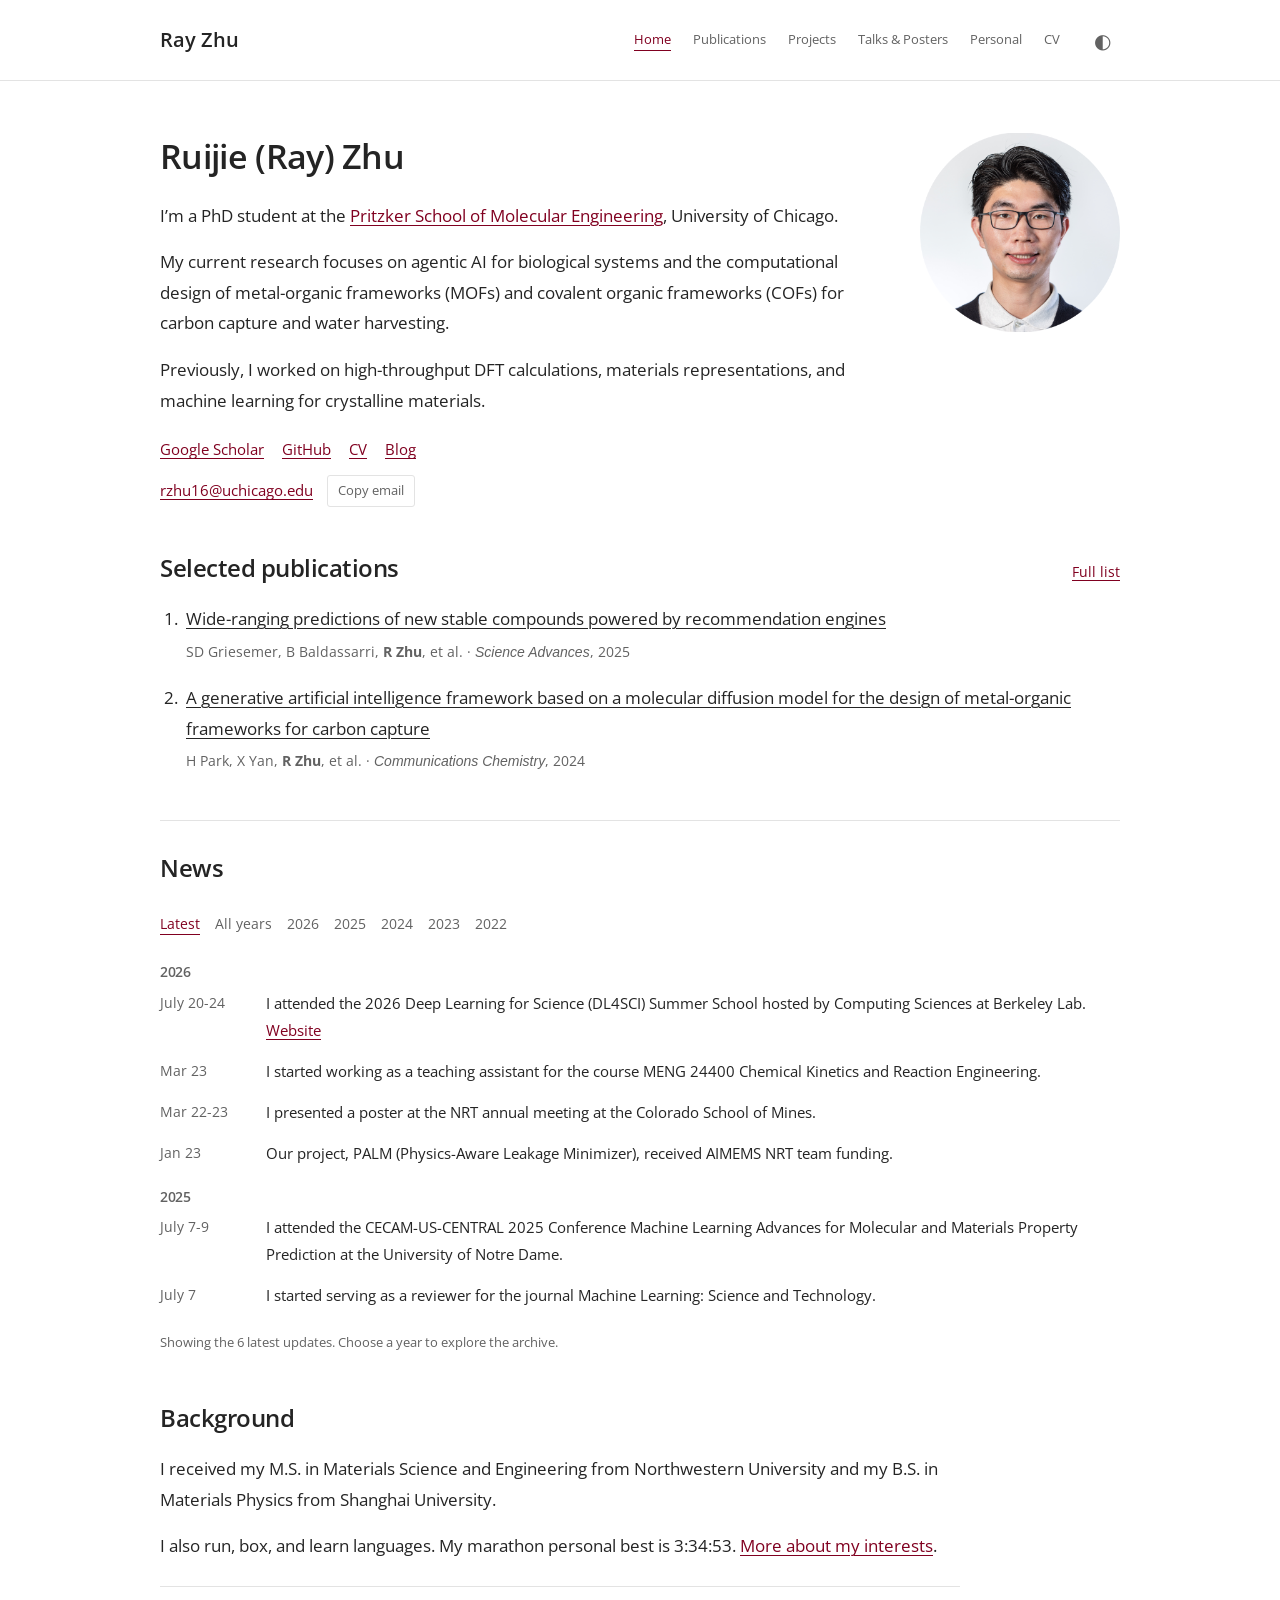
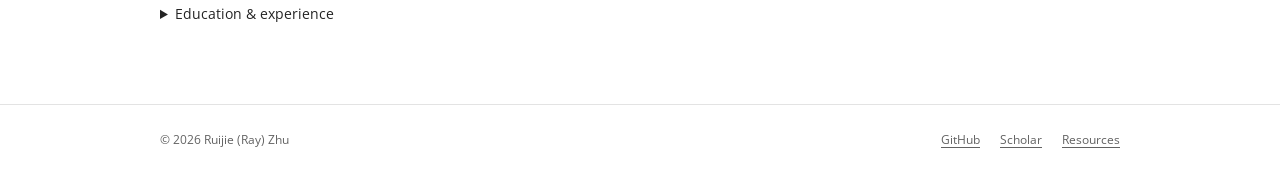
==== commit 04964414: "Use plain academic layout, source-backed publications, and readable text" ====
--- a/index.html
+++ b/index.html
@@ -46,7 +46,7 @@
 
     <header class="site-header">
         <div class="header-inner">
-            <a href="index.html" class="site-title" aria-label="Ray Zhu, home">Ray Zhu<span class="brand-dot">.</span></a>
+            <a href="index.html" class="site-title" aria-label="Ray Zhu, home">Ray Zhu</a>
             <nav class="site-nav" aria-label="Main navigation">
                 <button class="nav-toggle" id="nav-toggle" type="button" aria-label="Open navigation" aria-expanded="false" aria-controls="nav-links">Menu <span aria-hidden="true">☰</span></button>
                 <ul class="nav-links" id="nav-links">
@@ -54,7 +54,7 @@
                     <li><a href="publications.html">Publications</a></li>
                     <li><a href="project.html">Projects</a></li>
                     <li><a href="poster.html">Talks & Posters</a></li>
-                    <li><a href="hobby.html">Beyond research</a></li>
+                    <li><a href="hobby.html">Personal</a></li>
                     <li><a href="resume.html">CV</a></li>
                 </ul>
                 <button class="theme-toggle" id="theme-toggle" type="button" aria-label="Switch to dark mode"><span aria-hidden="true">◐</span></button>
@@ -66,36 +66,38 @@
         <section class="section intro-section" aria-labelledby="intro-title">
             <div class="intro-layout">
                 <div class="intro-text">
-                    <p class="eyebrow">Molecular engineering · University of Chicago</p>
-                    <h1 id="intro-title">Ruijie (Ray) Zhu<span class="heading-period">.</span></h1>
-                    <p class="intro-role">PhD student &amp; computational researcher</p>
-                    <p class="intro-summary">I develop AI methods to explore biological systems and design materials for a more sustainable future.</p>
-                    <div class="hero-actions"><a class="button button-primary" href="publications.html">Explore my research <span aria-hidden="true">↗</span></a><a class="button button-secondary" href="assets/pdfs/Resume.pdf" target="_blank" rel="noopener">View CV <span aria-hidden="true">↗</span></a></div>
-                    <div class="social-links" aria-label="Find me online"><a href="https://scholar.google.com/citations?user=3KJaM3sAAAAJ&amp;hl=en" target="_blank" rel="noopener">Google Scholar ↗</a><a href="https://github.com/Ray16" target="_blank" rel="noopener">GitHub ↗</a><a href="mailto:rzhu16@uchicago.edu">Email ↗</a><a href="https://medium.com/@rayzhu97" target="_blank" rel="noopener">Writing ↗</a></div>
+                    <h1 id="intro-title">Ruijie (Ray) Zhu</h1>
+                    <p>I’m a PhD student at the <a href="https://pme.uchicago.edu/" target="_blank" rel="noopener">Pritzker School of Molecular Engineering</a>, University of Chicago.</p>
+                    <p>My current research focuses on agentic AI for biological systems and the computational design of metal-organic frameworks (MOFs) and covalent organic frameworks (COFs) for carbon capture and water harvesting.</p>
+                    <p>Previously, I worked on high-throughput DFT calculations, materials representations, and machine learning for crystalline materials.</p>
+                    <div class="social-links" aria-label="Profiles and CV">
+                        <a href="https://scholar.google.com/citations?user=3KJaM3sAAAAJ&amp;hl=en" target="_blank" rel="noopener">Google Scholar</a>
+                        <a href="https://github.com/Ray16" target="_blank" rel="noopener">GitHub</a>
+                        <a href="assets/pdfs/Resume.pdf" target="_blank" rel="noopener">CV</a>
+                        <a href="https://medium.com/@rayzhu97" target="_blank" rel="noopener">Blog</a>
+                    </div>
+                    <div class="email-contact">
+                        <a id="email-address" href="mailto:rzhu16@uchicago.edu">rzhu16@uchicago.edu</a>
+                        <button id="copy-email" type="button" hidden>Copy email</button>
+                        <span id="email-status" role="status" aria-live="polite"></span>
+                    </div>
                 </div>
-                <figure class="intro-photo"><picture><source srcset="assets/photos/profile.webp" type="image/webp"><img src="assets/photos/profile.png" alt="Portrait of Ray Zhu" width="400" height="400" fetchpriority="high"></picture><figcaption>Based in Chicago. Curious by nature.</figcaption></figure>
-            </div>
-        </section>
-
-        <section class="section research-section" aria-labelledby="research-heading">
-            <div class="section-heading"><div><p class="eyebrow">What I work on</p><h2 id="research-heading">AI meets molecular science</h2></div><a class="text-link" href="project.html">All projects <span aria-hidden="true">↗</span></a></div>
-            <div class="research-grid">
-                <article class="research-card"><span class="card-number">01 / Biological systems</span><h3>Agentic AI for biology</h3><p>Developing agentic AI to investigate biological systems and support scientific discovery.</p><div class="topic-tags"><span>Agentic AI</span><span>Biology</span></div></article>
-                <article class="research-card"><span class="card-number">02 / Sustainable materials</span><h3>Designing porous materials</h3><p>Computational design of MOFs and COFs for carbon capture and water harvesting.</p><div class="topic-tags"><span>MOFs &amp; COFs</span><span>Generative models</span></div></article>
-                <article class="research-card"><span class="card-number">03 / Materials discovery</span><h3>Learning from structure</h3><p>Previous work combining high-throughput DFT, materials representations, and machine learning to find stable crystalline materials.</p><div class="topic-tags"><span>DFT</span><span>Machine learning</span></div></article>
+                <figure class="intro-photo">
+                    <picture><img src="assets/photos/profile.png" alt="Ruijie (Ray) Zhu" width="1280" height="1273" fetchpriority="high"></picture>
+                </figure>
             </div>
         </section>
 
         <section class="section selected-section" aria-labelledby="selected-heading">
-            <div class="section-heading"><div><p class="eyebrow">Selected work</p><h2 id="selected-heading">From models to materials</h2></div><a class="text-link" href="publications.html">All publications <span aria-hidden="true">↗</span></a></div>
-            <div class="selected-grid">
-                <article class="selected-card"><a class="selected-image" href="https://www.nature.com/articles/s42004-023-01090-2" target="_blank" rel="noopener" tabindex="-1" aria-hidden="true"><img src="assets/pubs/comm-chem-park-2024.jpg" alt="" width="600" height="320" loading="lazy"></a><div class="selected-body"><p class="eyebrow">Communications Chemistry · 2024</p><h3><a href="https://www.nature.com/articles/s42004-023-01090-2" target="_blank" rel="noopener">Generative AI for carbon-capture materials <span aria-hidden="true">↗</span></a></h3><p>A molecular diffusion framework for the design of metal-organic frameworks.</p></div></article>
-                <article class="selected-card"><a class="selected-image" href="https://www.science.org/doi/full/10.1126/sciadv.adq1431" target="_blank" rel="noopener" tabindex="-1" aria-hidden="true"><img src="assets/illustrations/crystal.svg" alt="" width="600" height="320" loading="lazy"></a><div class="selected-body"><p class="eyebrow">Science Advances · 2025</p><h3><a href="https://www.science.org/doi/full/10.1126/sciadv.adq1431" target="_blank" rel="noopener">Finding new stable compounds <span aria-hidden="true">↗</span></a></h3><p>Wide-ranging predictions powered by recommendation engines.</p></div></article>
-            </div>
+            <div class="section-heading"><h2 id="selected-heading">Selected publications</h2><a href="publications.html">Full list</a></div>
+            <ol class="selected-papers">
+                <li><a href="https://www.science.org/doi/full/10.1126/sciadv.adq1431" target="_blank" rel="noopener">Wide-ranging predictions of new stable compounds powered by recommendation engines</a><p>SD Griesemer, B Baldassarri, <strong>R Zhu</strong>, et al. · <em>Science Advances</em>, 2025</p></li>
+                <li><a href="https://www.nature.com/articles/s42004-023-01090-2" target="_blank" rel="noopener">A generative artificial intelligence framework based on a molecular diffusion model for the design of metal-organic frameworks for carbon capture</a><p>H Park, X Yan, <strong>R Zhu</strong>, et al. · <em>Communications Chemistry</em>, 2024</p></li>
+            </ol>
         </section>
 
         <section class="section news-section">
-            <div class="section-heading"><div><p class="eyebrow">Along the way</p><h2 class="news-title">Latest updates</h2></div><span class="section-note">Research, community &amp; life</span></div>
+            <div class="section-heading"><h2 class="news-title">News</h2></div>
 
             <div class="news-filter" role="group" aria-label="Filter news by year">
                 <button class="news-filter-btn active" data-year="recent" aria-pressed="true">Latest</button>
@@ -109,154 +111,158 @@
 
             <div class="news-year-group" data-year="2026">
                 <h3 class="news-year">2026</h3>
-                <p><time datetime="2026-07-20">July 20-24</time> - I planned to attend the 2026 Deep Learning for Science (DL4SCI) Summer School hosted by Computing Sciences at Berkeley Lab. <a href="https://dl4sci-school.lbl.gov/home" target="_blank" rel="noopener">Website</a></p>
-                <p><time datetime="2026-03-23">Mar 23</time> - I started working as a teaching assistant for the course MENG 24400 Chemical Kinetics and Reaction Engineering</p>
-                <p><time datetime="2026-03-22">Mar 22-23</time> - I presented a poster at NRT annual meeting in Colorado School of Mines</p>
-                <p><time datetime="2026-01-23">Jan 23</time> - Our PALM: Physics-Aware Leakage Minimizer received AIMEMS NRT Team Funding</p>
+                <p><time datetime="2026-07-20">July 20-24</time> - I attended the 2026 Deep Learning for Science (DL4SCI) Summer School hosted by Computing Sciences at Berkeley Lab. <a href="https://dl4sci-school.lbl.gov/home" target="_blank" rel="noopener">Website</a></p>
+                <p><time datetime="2026-03-23">Mar 23</time> - I started working as a teaching assistant for the course MENG 24400 Chemical Kinetics and Reaction Engineering.</p>
+                <p><time datetime="2026-03-22">Mar 22-23</time> - I presented a poster at the NRT annual meeting at the Colorado School of Mines.</p>
+                <p><time datetime="2026-01-23">Jan 23</time> - Our project, PALM (Physics-Aware Leakage Minimizer), received AIMEMS NRT team funding.</p>
             </div>
 
             <div class="news-year-group" data-year="2025">
                 <h3 class="news-year">2025</h3>
-                <p><time datetime="2025-07-07">July 7-9</time> - I attended the CECAM-US-CENTRAL 2025 Conference Machine Learning Advances for Molecular and Materials Property Prediction at University of Notre Dame</p>
-                <p><time datetime="2025-07-07">July 7</time> - I started serving as a reviewer for Machine Learning Science and Technology journal</p>
-                <p><time datetime="2025-06-25">June 25-27</time> - I attended AI4Chemistry Summit at NYU</p>
-                <p><time datetime="2025-06-23">June 23</time> - Our collaborative paper "Bayesian Optimization Hackathon for Chemistry and Materials" is now available on ChemArxiv <a href="https://chemrxiv.org/engage/chemrxiv/article-details/684a100a1a8f9bdab5a80a26" target="_blank" rel="noopener">Link</a></p>
-                <p><time datetime="2025-06-21">June 21</time> - Our team PolymerSphere started working on Open Polymer Challenge</p>
-                <p><time datetime="2025-06-14">June 14</time> - I started working as a research assistant in Dr. Arvind Ramanathan's lab at Argonne</p>
-                <p><time datetime="2025-05-18">May 18</time> - I finished Life Time Chicago Spring Half in the 98th place with a finish time of 1:29:57</p>
-                <p><time datetime="2025-05-09">May 9</time> - Our team, Catalyze Q, has been featured on Polsky website <a href="https://polsky.uchicago.edu/2025/05/09/21-teams-tackling-innovations-in-quantum-healthcare-ai-and-more-take-first-steps-toward-commercialization/" target="_blank" rel="noopener">Link</a></p>
-                <p><time datetime="2025-04-28">Apr 28</time> - Our paper "Cartesian Equivariant Representations for Learning and Understanding Molecular Orbitals" is now available on ChemRxiv <a href="https://chemrxiv.org/engage/chemrxiv/article-details/680be389e561f77ed4d5ff22" target="_blank" rel="noopener">Link</a></p>
-                <p><time datetime="2025-04-15">Apr 15-29</time> - I participated in AI + Science hackathon hosted by Data Science Institute at UChicago</p>
-                <p><time datetime="2025-03-26">Mar 26</time> - I started serving as Professional Development Chair at Society of Asian Scientists and Engineers (SASE) UChicago Chapter</p>
-                <p><time datetime="2025-01-06">Jan 6</time> - Our paper "A generative artificial intelligence framework based on a molecular diffusion model for the design of metal-organic frameworks for carbon capture" is included in Communications Chemistry's 2024 Editors' Highlights Collection <a href="https://www.nature.com/collections/ahijedadcf" target="_blank" rel="noopener">Link</a></p>
-                <p><time datetime="2025-01-06">Jan 6</time> - I started working as a research assistant in PME department at UChicago</p>
-                <p><time datetime="2025-01-03">Jan 3</time> - Our paper "Wide-ranging predictions of new stable compounds powered by recommendation engines" is now available on Science Advances <a href="https://www.science.org/doi/full/10.1126/sciadv.adq1431" target="_blank" rel="noopener">Link</a></p>
+                <p><time datetime="2025-07-07">July 7-9</time> - I attended the CECAM-US-CENTRAL 2025 Conference Machine Learning Advances for Molecular and Materials Property Prediction at the University of Notre Dame.</p>
+                <p><time datetime="2025-07-07">July 7</time> - I started serving as a reviewer for the journal Machine Learning: Science and Technology.</p>
+                <p><time datetime="2025-06-25">June 25-27</time> - I attended the AI4Chemistry Summit at NYU.</p>
+                <p><time datetime="2025-06-23">June 23</time> - Our collaborative paper "Bayesian Optimization Hackathon for Chemistry and Materials" was posted on ChemRxiv. <a href="https://chemrxiv.org/engage/chemrxiv/article-details/684a100a1a8f9bdab5a80a26" target="_blank" rel="noopener">Link</a></p>
+                <p><time datetime="2025-06-21">June 21</time> - Our team PolymerSphere started working on the Open Polymer Challenge.</p>
+                <p><time datetime="2025-06-14">June 14</time> - I started working as a research assistant in Dr. Arvind Ramanathan's lab at Argonne.</p>
+                <p><time datetime="2025-05-18">May 18</time> - I finished Life Time Chicago Spring Half in 98th place with a finish time of 1:29:57.</p>
+                <p><time datetime="2025-05-09">May 9</time> - Our team, Catalyze Q, was featured on the Polsky Center website. <a href="https://polsky.uchicago.edu/2025/05/09/21-teams-tackling-innovations-in-quantum-healthcare-ai-and-more-take-first-steps-toward-commercialization/" target="_blank" rel="noopener">Link</a></p>
+                <p><time datetime="2025-04-28">Apr 28</time> - Our paper "Cartesian Equivariant Representations for Learning and Understanding Molecular Orbitals" was posted on ChemRxiv. <a href="https://chemrxiv.org/engage/chemrxiv/article-details/680be389e561f77ed4d5ff22" target="_blank" rel="noopener">Link</a></p>
+                <p><time datetime="2025-04-15">Apr 15-29</time> - I participated in the AI + Science Hackathon hosted by the Data Science Institute at UChicago.</p>
+                <p><time datetime="2025-03-26">Mar 26</time> - I started serving as professional development chair of the Society of Asian Scientists and Engineers (SASE) UChicago chapter.</p>
+                <p><time datetime="2025-01-06">Jan 6</time> - Our paper "A generative artificial intelligence framework based on a molecular diffusion model for the design of metal-organic frameworks for carbon capture" was included in Communications Chemistry’s 2024 Editors' Highlights Collection. <a href="https://www.nature.com/collections/ahijedadcf" target="_blank" rel="noopener">Link</a></p>
+                <p><time datetime="2025-01-06">Jan 6</time> - I started working as a research assistant in the PME department at UChicago.</p>
+                <p><time datetime="2025-01-03">Jan 3</time> - Our paper "Wide-ranging predictions of new stable compounds powered by recommendation engines" was published in Science Advances. <a href="https://www.science.org/doi/full/10.1126/sciadv.adq1431" target="_blank" rel="noopener">Link</a></p>
             </div>
 
             <div class="news-year-group" data-year="2024">
                 <h3 class="news-year">2024</h3>
-                <p><time datetime="2024-12-03">Dec 3-6</time> - I visited UC Berkeley to discuss about my ongoing research project</p>
-                <p><time datetime="2024-11-26">Nov 26</time> - Our collaborative paper "Reflections from the 2024 Large Language Model (LLM) Hackathon for Applications in Materials Science and Chemistry" is now available on Arxiv! <a href="https://arxiv.org/pdf/2411.15221" target="_blank" rel="noopener">Link</a></p>
-                <p><time datetime="2024-11-25">Nov 25-27</time> - I attended Chem AI satellite events <a href="https://www.acnetwork.nl/chemai#event" target="_blank" rel="noopener">Link</a></p>
-                <p><time datetime="2024-11-24">Nov 24</time> - I finished my first marathon in 3:34:53 during the Philadelphia Marathon weekend <a href="https://drive.google.com/file/d/1-i9LrEKk-AhQtTcShi9JIH2sls6sFC5T/view" target="_blank" rel="noopener">Certificate</a> <a href="https://www.philadelphiamarathon.com/" target="_blank" rel="noopener">Link</a></p>
-                <p><time datetime="2024-10-30">Oct 30</time> - The Climate Frontiers: Energy and Climate event was hosted at UChicago <a href="https://climatefrontiers.event.uchicago.edu/" target="_blank" rel="noopener">Link</a></p>
-                <p><time datetime="2024-10-29">Oct 29-31</time> - I attended 2024 ALCF Hands-on HPC Workshop at Argonne <a href="https://www.alcf.anl.gov/events/2024-alcf-hands-hpc-workshop" target="_blank" rel="noopener">Link</a></p>
-                <p><time datetime="2024-10-18">Oct 18</time> - The first session of I-Corps program at the Polsky Center started</p>
-                <p><time datetime="2024-10-11">Oct 11</time> - I am officially a mentor in the Global Mentor Network program at UChicago I-House <a href="https://ihouse.uchicago.edu/living/global_mentorship_network/" target="_blank" rel="noopener">Link</a></p>
-                <p><time datetime="2024-10-10">Oct 10-11</time> - I attended the AI for Multidisciplinary Exploration and Discovery (AIMED) Workshop on Heterogeneous Catalysis workshop <a href="https://aimedx.github.io/hetcat/#program" target="_blank" rel="noopener">Link</a></p>
-                <p><time datetime="2024-10-01">Oct 1 - Nov 12</time> - I attended the ALCF Intro to AI-driven Science on Supercomputers workshop <a href="https://www.alcf.anl.gov/alcf-ai-science-training-series" target="_blank" rel="noopener">Link</a></p>
-                <p><time datetime="2024-09-29">Sept 29</time> - I finished my first half marathon in 1:43:25 during 2024 HOKA Life Time Chicago Half Marathon <a href="https://track.rtrt.me/e/LT-CHICAGO-HALF-2024#/tracker/RMKAW3RE/focus" target="_blank" rel="noopener">Link</a></p>
-                <p><time datetime="2024-09-27">Sept 27</time> - I presented a poster on behalf of the Gagliardi group during PME orientation week</p>
-                <p><time datetime="2024-09-24">Sept 24-25</time> - I presented a poster at CD4DC all hands meeting <a href="https://cd4dc.center.uchicago.edu/ahmeetings/" target="_blank" rel="noopener">Link</a></p>
-                <p><time datetime="2024-09-19">Sept 19</time> - Our team, CatalyzeQ, has been selected to participate in the Polsky I-Corps program <a href="https://polsky.uchicago.edu/programs-events/polsky-i-corps/" target="_blank" rel="noopener">Link</a></p>
-                <p><time datetime="2024-09-13">Sept 13</time> - I attended the 1st Midwest MOF conference <a href="https://www.midwestmofconference.com/" target="_blank" rel="noopener">Link</a></p>
-                <p><time datetime="2024-09-07">Sept 7</time> - I finished in the 28th place (39:29) in the Run Mag Mile Chicago 10k run <a href="https://raceday.enmotive.com/#/events/2024-run-mag-mile-10k-5k/registrants/95eedf3e-052a-42c6-b2b4-c4ae1b8bab90" target="_blank" rel="noopener">Link</a> <a href="https://drive.google.com/file/d/15Tx9yUv4PtRT-i_Ac3XZGLpPSgOAXgyF/view" target="_blank" rel="noopener">Certificate</a></p>
-                <p><time datetime="2024-09-02">Sept 2</time> - I started as NSF-NRT AIMEMS Trainee <a href="https://www.nrt.pme.uchicago.edu/program" target="_blank" rel="noopener">Link</a></p>
-                <p><time datetime="2024-08-06">Aug 6-7</time> - I attended the NCHC end-to-end LLM bootcamp hosted by National Center for High-performance Computing <a href="https://www.openhackathons.org/s/siteevent/a0CUP00000L45Bx2AJ/se000345" target="_blank" rel="noopener">Link</a></p>
-                <p><time datetime="2024-07-31">July 31</time> - I was accepted as NSF-NRT AIMEMS trainee <a href="https://www.nrt.pme.uchicago.edu/program" target="_blank" rel="noopener">Link</a></p>
-                <p><time datetime="2024-07-23">July 23-24</time> - I attended "AI For Science and Nobel Turing Challenge Initiative Conference" <a href="https://ai4science.sg/ai4sci%2Fntci-conf" target="_blank" rel="noopener">Link</a></p>
-                <p><time datetime="2024-07-17">July 17-18</time> - I attended the Artificial Intelligence for Materials Science (AIMS) workshop at NIST <a href="https://www.nist.gov/news-events/events/2024/07/2024-artificial-intelligence-materials-science-aims-workshop" target="_blank" rel="noopener">Link</a></p>
-                <p><time datetime="2024-07-15">July 15-17</time> - I attended the "Frontiers on Computational Reaction Prediction" workshop hosted by CECAM <a href="https://www.cecam.org/workshop-details/frontiers-of-computational-reaction-prediction-1348#:~:text=Achieving%20further%20breakthroughs%20that%20generalize,optimization%2C%20microkinetic%20modeling%2C%20and%20generative" target="_blank" rel="noopener">Link</a></p>
-                <p><time datetime="2024-07-09">July 9-13</time> - I attended "Summer Virtual Workshop on Machine Learning Performance and Scalability" hosted by NCA Delta Project Office [Link]</p>
-                <p><time datetime="2024-07-08">July 8-26</time> - I attended the SciFM Summer School organized by University of Michigan and Argonne <a href="https://scifm.ai/summer_school.html" target="_blank" rel="noopener">Link</a></p>
-                <p><time datetime="2024-07-03">July 3</time> - Our team (Agent 47 Materials) won the 1st place in AI4Science hackathon <a href="https://ai4science.io/home_zh.html" target="_blank" rel="noopener">Link</a> <a href="https://drive.google.com/file/d/1XassXmJ7qTkqrutXxbYdYjT_inDI_Qnv/view" target="_blank" rel="noopener">Slides</a></p>
-                <p><time datetime="2024-06-28">June 28</time> - I attended "Crash Course in Supercomputing" hosted by LBNL <a href="https://www.nersc.gov/users/training/events/2024/hpc-crash-course-jun2024" target="_blank" rel="noopener">Link</a></p>
-                <p><time datetime="2024-06-26">June 26</time> - Our team advanced to the final round of AI4Science hackathon <a href="https://github.com/oytang/Agent47-Material" target="_blank" rel="noopener">Code</a> <a href="https://ai4science.io/home.html" target="_blank" rel="noopener">Website</a></p>
-                <p><time datetime="2024-06-26">June 26</time> - I attended "Expanding AI and next generation simulation tools to accelerate scientific discovery" hosted by C&amp;EN and Microsoft <a href="https://drive.google.com/file/d/1aKDPWeQGOj_Hz6DfG1SAPdSa-SfjaO74/view" target="_blank" rel="noopener">Link</a></p>
-                <p><time datetime="2024-06-25">June 25-26</time> - I attended "Future of Materials Discovery Workshop" hosted by University College London <a href="https://sites.google.com/view/future-of-materials-discovery/home?authuser=0" target="_blank" rel="noopener">Link</a></p>
-                <p><time datetime="2024-06-14">June 14</time> - I completed my first paper review for Transactions on Knowledge Discovery from Data journal</p>
-                <p><time datetime="2024-06-13">June 13</time> - I participated in the AI4S Cup - OpenLAM Challenge - LAM Crystal Philately <a href="https://www.bohrium.com/en/competitions/8821838186?tab=introduce" target="_blank" rel="noopener">Link</a></p>
-                <p><time datetime="2024-06-11">June 11</time> - I joined Catalyst Design for Decarbonation Center (CD4DC) funded by DOE <a href="https://cd4dc.center.uchicago.edu/people/" target="_blank" rel="noopener">Link</a></p>
-                <p><time datetime="2024-06-10">June 10</time> - Our work on appeared on DOE NETL Carbon Capture News Letter June 2024 <a href="https://netl.doe.gov/sites/default/files/publication/NETL-June-2024-Carbon-Capture-Newsletter.pdf" target="_blank" rel="noopener">Link</a></p>
-                <p><time datetime="2024-06-10">June 10-14</time> - I (remotely) attended the AI&equiv;Science: Strengthening the Bond Between the Sciences and Artificial Intelligence Workshop hosted by the Simons Institute <a href="https://simons.berkeley.edu/workshops/aiscience-strengthening-bond-between-sciences-artificial-intelligence" target="_blank" rel="noopener">Link</a></p>
-                <p><time datetime="2024-05-30">May 30</time> - I scored 98 in TOPIK II 2024 <a href="https://drive.google.com/file/d/1kuPDvWdYxSCmh-yP9-8VWE53ICftO065/view" target="_blank" rel="noopener">Certificate</a></p>
-                <p><time datetime="2024-05-27">May 27</time> - I wrote a blog post titled "Hackathon 101" <a href="https://ray-zhu.ghost.io/hackathon-101/" target="_blank" rel="noopener">Blog</a></p>
-                <p><time datetime="2024-05-24">May 24</time> - I wrote a blog post titled "How we won reincarnate prize for LLM hackathon for applications in materials and chemistry 2024" <a href="https://ray-zhu.ghost.io/llmy_way/" target="_blank" rel="noopener">Blog</a></p>
-                <p><time datetime="2024-05-13">May 13-17</time> - I attended the "Data Sciences for Mesoscale and Macroscale Materials Models" workshop organized by Institute of Mathematics and Statistical Innovation (IMSI) at University of Chicago <a href="https://www.imsi.institute/activities/data-driven-materials-informatics/data-sciences-for-mesoscale-and-macroscale-materials-models/" target="_blank" rel="noopener">Link</a></p>
-                <p><time datetime="2024-05-10">May 10</time> - Our team won the "reincarnate prize" of LLM hackathon <a href="https://medium.com/@blaiszik/llms-to-accelerate-discovery-in-materials-science-and-chemistry-refections-on-a-hackathon-b8364ca32242" target="_blank" rel="noopener">Medium</a> <a href="https://github.com/llmhackathon" target="_blank" rel="noopener">Code</a></p>
-                <p><time datetime="2024-05-09">May 9</time> - We successfully completed the AI+Science hackathon <a href="https://github.com/Ray16/ai-sci-hackathon-2024-molecular-nexus" target="_blank" rel="noopener">Code</a> <a href="https://drive.google.com/file/d/1T691MLxk3H7vljk_Yr_jlg427a08m1Z6/view" target="_blank" rel="noopener">Slides</a> <a href="https://drive.google.com/file/d/1oZBPNKOGnk7Bu4-bG-2tfbSvn53wcBas/view" target="_blank" rel="noopener">Certificate</a></p>
-                <p><time datetime="2024-05-08">May 8-9</time> - I participated in Large Language Model (LLM) hackathon for applications in chemistry and materials science <a href="https://www.eventbrite.com/e/llm-hackathon-for-applications-in-materials-and-chemistry-tickets-868303598437" target="_blank" rel="noopener">Link</a></p>
-                <p><time datetime="2024-05-06">May 6-9</time> - I participated in AI+Science hackathon organized by the Data Science Institute (DSI) at University of Chicago <a href="https://datascience.uchicago.edu/events/aiscience-hackathon/" target="_blank" rel="noopener">Link</a></p>
-                <p><time datetime="2024-04-30">Apr 30</time> - Our working paper "Deep Learning for Molecular Orbitals" is now available on ChemRxiv <a href="https://chemrxiv.org/engage/chemrxiv/article-details/662ee02121291e5d1df872da" target="_blank" rel="noopener">Link</a></p>
-                <p><time datetime="2024-04-22">Apr 22 - May 6</time> - I participated in MLMR's annual materials informatics competition 2024 [Link]</p>
-                <p><time datetime="2024-04-22">April 22-26</time> - I attended the "Learning Collective Variables and Coarse Grained Models" workshop organized by Institute of Mathematics and Statistical Innovation (IMSI) at University of Chicago <a href="https://www.imsi.institute/activities/data-driven-materials-informatics/learning-collective-variables-and-coarse-grained-models/" target="_blank" rel="noopener">Link</a></p>
-                <p><time datetime="2024-04-08">April 8-12</time> - I attended the "Machine Learning Force Fields" workshop organized by Institute of Mathematics and Statistical Innovation (IMSI) at University of Chicago <a href="https://www.imsi.institute/activities/data-driven-materials-informatics/machine-learning-force-fields/" target="_blank" rel="noopener">Link</a></p>
-                <p><time datetime="2024-03-29">Mar 29</time> - Our team won the 6th in the Bayesian Optimization Hackathon! We found that Thompson sampling is 2x more efficient in finding high-performing metal-organic framework (MOF) candidates compared to random sampling. <a href="https://github.com/AC-BO-Hackathon/real-world-pme-no-hikari" target="_blank" rel="noopener">Code</a> <a href="https://ac-bo-hackathon.github.io/projects/project-09-pme-no-hikari/" target="_blank" rel="noopener">Link</a></p>
-                <p><time datetime="2024-03-27">Mar 27-29</time> - I participated in the Bayesian Optimization Hackathon for Chemistry and Materials organized by Accelerated Consortium at University of Toronto. <a href="https://ac-bo-hackathon.github.io/" target="_blank" rel="noopener">Link</a> <a href="https://github.com/AC-BO-Hackathon/real-world-pme-no-hikari" target="_blank" rel="noopener">Github</a> <a href="https://www.youtube.com/watch?v=l0aVZDMwIMU" target="_blank" rel="noopener">Youtube</a> <a href="https://drive.google.com/file/d/1T4FnphOViLm7uFTTNbFMfZBs-r0cWuP1/view?pli=1" target="_blank" rel="noopener">Slides</a></p>
-                <p><time datetime="2024-03-25">Mar 25-29</time> - I attended the "Machine Learning in Electronic-Structure Theory" workshop organized by Institute of Mathematics and Statistical Innovation (IMSI) at University of Chicago <a href="https://www.imsi.institute/activities/data-driven-materials-informatics/machine-learning-in-electronic-structure-theory/" target="_blank" rel="noopener">Link</a></p>
-                <p><time datetime="2024-03-11">Mar 11-15</time> - I attended the "Materials Informatics: Tutorials and Hands-On" workshop organized by Institute of Mathematics and Statistical Innovation (IMSI) at University of Chicago <a href="https://www.imsi.institute/activities/data-driven-materials-informatics/materials-informatics-tutorials-and-hands-on/" target="_blank" rel="noopener">Link</a></p>
-                <p><time datetime="2024-03-01">Mar 1</time> - Check out my Classical Molecular and Materials Modeling term project presentation <a href="https://www.youtube.com/watch?v=LE7n3lz_0Iw" target="_blank" rel="noopener">Youtube</a></p>
-                <p><time datetime="2024-02-14">Feb 14</time> - I presented a poster at PME admitted student visit weekend</p>
-                <p><time datetime="2024-02-14">Feb 14</time> - Our work on isoreticular design of pcu MOFs for CO2 capture is now available in Nature Communications Chemistry <a href="https://www.nature.com/articles/s42004-023-01090-2" target="_blank" rel="noopener">Link</a> <a href="https://communities.springernature.com/posts/generative-ai-and-gpu-accelerated-computing-accelerate-the-discovery-of-future-energy-materials" target="_blank" rel="noopener">Behind the paper</a></p>
-                <p><time datetime="2024-02-09">Feb 9</time> - Our Argonne team won Editors' Choice Award for Best Use of High-Performance Data Analysis &amp; Artificial Intelligence by HPCwire <a href="https://www.hpcwire.com/off-the-wire/argonne-computing-research-wins-accolades/" target="_blank" rel="noopener">Link</a></p>
-                <p><time datetime="2024-02-09">Feb 9</time> - I made a poster for PME Lunar New Year celebration <a href="https://drive.google.com/file/d/1dCipgt9k_0-EaUfHgg2mfjCZ7JXmfd-P/view" target="_blank" rel="noopener">Link</a></p>
-                <p><time datetime="2024-02-07">Feb 7</time> - Our work on MOF+AI has been featured in Argonne News <a href="https://www.anl.gov/article/argonne-computing-research-wins-accolades" target="_blank" rel="noopener">Link</a></p>
-                <p><time datetime="2024-01-05">Jan 5</time> - I joined the Gagliardi group at University of Chicago <a href="https://cd4dc.center.uchicago.edu/" target="_blank" rel="noopener">Link</a></p>
+                <p><time datetime="2024-12-03">Dec 3-6</time> - I visited UC Berkeley to discuss my ongoing research project.</p>
+                <p><time datetime="2024-11-26">Nov 26</time> - Our collaborative paper "Reflections from the 2024 Large Language Model (LLM) Hackathon for Applications in Materials Science and Chemistry" was posted on arXiv. <a href="https://arxiv.org/pdf/2411.15221" target="_blank" rel="noopener">Link</a></p>
+                <p><time datetime="2024-11-25">Nov 25-27</time> - I attended Chem AI satellite events. <a href="https://www.acnetwork.nl/chemai#event" target="_blank" rel="noopener">Link</a></p>
+                <p><time datetime="2024-11-24">Nov 24</time> - I finished my first marathon in 3:34:53 during the Philadelphia Marathon weekend. <a href="https://drive.google.com/file/d/1-i9LrEKk-AhQtTcShi9JIH2sls6sFC5T/view" target="_blank" rel="noopener">Certificate</a> <a href="https://www.philadelphiamarathon.com/" target="_blank" rel="noopener">Link</a></p>
+                <p><time datetime="2024-10-30">Oct 30</time> - The Climate Frontiers: Energy and Climate event was hosted at UChicago. <a href="https://climatefrontiers.event.uchicago.edu/" target="_blank" rel="noopener">Link</a></p>
+                <p><time datetime="2024-10-29">Oct 29-31</time> - I attended the 2024 ALCF Hands-on HPC Workshop at Argonne. <a href="https://www.alcf.anl.gov/events/2024-alcf-hands-hpc-workshop" target="_blank" rel="noopener">Link</a></p>
+                <p><time datetime="2024-10-18">Oct 18</time> - The first session of the I-Corps program at the Polsky Center started.</p>
+                <p><time datetime="2024-10-11">Oct 11</time> - I became a mentor in the Global Mentor Network program at UChicago I-House. <a href="https://ihouse.uchicago.edu/living/global_mentorship_network/" target="_blank" rel="noopener">Link</a></p>
+                <p><time datetime="2024-10-10">Oct 10–11</time> - I attended the AI for Multidisciplinary Exploration and Discovery (AIMED) Workshop on Heterogeneous Catalysis. <a href="https://aimedx.github.io/hetcat/#program" target="_blank" rel="noopener">Link</a></p>
+                <p><time datetime="2024-10-01">Oct 1 - Nov 12</time> - I attended the ALCF Intro to AI-driven Science on Supercomputers workshop. <a href="https://www.alcf.anl.gov/alcf-ai-science-training-series" target="_blank" rel="noopener">Link</a></p>
+                <p><time datetime="2024-09-29">Sept 29</time> - I finished my first half marathon in 1:43:25 during the 2024 HOKA Life Time Chicago Half Marathon. <a href="https://track.rtrt.me/e/LT-CHICAGO-HALF-2024#/tracker/RMKAW3RE/focus" target="_blank" rel="noopener">Link</a></p>
+                <p><time datetime="2024-09-27">Sept 27</time> - I presented a poster on behalf of the Gagliardi group during PME orientation week.</p>
+                <p><time datetime="2024-09-24">Sept 24-25</time> - I presented a poster at the CD4DC All Hands Meeting. <a href="https://cd4dc.center.uchicago.edu/ahmeetings/" target="_blank" rel="noopener">Link</a></p>
+                <p><time datetime="2024-09-19">Sept 19</time> - Our team, CatalyzeQ, was selected to participate in the Polsky I-Corps program. <a href="https://polsky.uchicago.edu/programs-events/polsky-i-corps/" target="_blank" rel="noopener">Link</a></p>
+                <p><time datetime="2024-09-13">Sept 13</time> - I attended the 1st Midwest MOF conference. <a href="https://www.midwestmofconference.com/" target="_blank" rel="noopener">Link</a></p>
+                <p><time datetime="2024-09-07">Sept 7</time> - I finished in 28th place (39:29) in the Run Mag Mile Chicago 10k run. <a href="https://raceday.enmotive.com/#/events/2024-run-mag-mile-10k-5k/registrants/95eedf3e-052a-42c6-b2b4-c4ae1b8bab90" target="_blank" rel="noopener">Link</a> <a href="https://drive.google.com/file/d/15Tx9yUv4PtRT-i_Ac3XZGLpPSgOAXgyF/view" target="_blank" rel="noopener">Certificate</a></p>
+                <p><time datetime="2024-09-02">Sept 2</time> - I started as an NSF-NRT AIMEMS trainee. <a href="https://www.nrt.pme.uchicago.edu/program" target="_blank" rel="noopener">Link</a></p>
+                <p><time datetime="2024-08-06">Aug 6-7</time> - I attended the NCHC end-to-end LLM bootcamp hosted by the National Center for High-performance Computing. <a href="https://www.openhackathons.org/s/siteevent/a0CUP00000L45Bx2AJ/se000345" target="_blank" rel="noopener">Link</a></p>
+                <p><time datetime="2024-07-31">July 31</time> - I was accepted as an NSF-NRT AIMEMS trainee. <a href="https://www.nrt.pme.uchicago.edu/program" target="_blank" rel="noopener">Link</a></p>
+                <p><time datetime="2024-07-23">July 23-24</time> - I attended "AI For Science and Nobel Turing Challenge Initiative Conference". <a href="https://ai4science.sg/ai4sci%2Fntci-conf" target="_blank" rel="noopener">Link</a></p>
+                <p><time datetime="2024-07-17">July 17-18</time> - I attended the Artificial Intelligence for Materials Science (AIMS) workshop at NIST. <a href="https://www.nist.gov/news-events/events/2024/07/2024-artificial-intelligence-materials-science-aims-workshop" target="_blank" rel="noopener">Link</a></p>
+                <p><time datetime="2024-07-15">July 15-17</time> - I attended the "Frontiers on Computational Reaction Prediction" workshop hosted by CECAM. <a href="https://www.cecam.org/workshop-details/frontiers-of-computational-reaction-prediction-1348#:~:text=Achieving%20further%20breakthroughs%20that%20generalize,optimization%2C%20microkinetic%20modeling%2C%20and%20generative" target="_blank" rel="noopener">Link</a></p>
+                <p><time datetime="2024-07-09">July 9-13</time> - I attended "Summer Virtual Workshop on Machine Learning Performance and Scalability" hosted by NCA Delta Project Office.</p>
+                <p><time datetime="2024-07-08">July 8-26</time> - I attended the SciFM Summer School organized by the University of Michigan and Argonne. <a href="https://scifm.ai/summer_school.html" target="_blank" rel="noopener">Link</a></p>
+                <p><time datetime="2024-07-03">July 3</time> - Our team (Agent 47 Materials) won first place in the AI4Science Hackathon. <a href="https://ai4science.io/home_zh.html" target="_blank" rel="noopener">Link</a> <a href="https://drive.google.com/file/d/1XassXmJ7qTkqrutXxbYdYjT_inDI_Qnv/view" target="_blank" rel="noopener">Slides</a></p>
+                <p><time datetime="2024-06-28">June 28</time> - I attended "Crash Course in Supercomputing" hosted by LBNL. <a href="https://www.nersc.gov/users/training/events/2024/hpc-crash-course-jun2024" target="_blank" rel="noopener">Link</a></p>
+                <p><time datetime="2024-06-26">June 26</time> - Our team advanced to the final round of the AI4Science Hackathon. <a href="https://github.com/oytang/Agent47-Material" target="_blank" rel="noopener">Code</a> <a href="https://ai4science.io/home.html" target="_blank" rel="noopener">Website</a></p>
+                <p><time datetime="2024-06-26">June 26</time> - I attended "Expanding AI and next generation simulation tools to accelerate scientific discovery" hosted by C&amp;EN and Microsoft. <a href="https://drive.google.com/file/d/1aKDPWeQGOj_Hz6DfG1SAPdSa-SfjaO74/view" target="_blank" rel="noopener">Link</a></p>
+                <p><time datetime="2024-06-25">June 25-26</time> - I attended "Future of Materials Discovery Workshop" hosted by University College London. <a href="https://sites.google.com/view/future-of-materials-discovery/home?authuser=0" target="_blank" rel="noopener">Link</a></p>
+                <p><time datetime="2024-06-14">June 14</time> - I completed my first paper review for the journal Transactions on Knowledge Discovery from Data.</p>
+                <p><time datetime="2024-06-13">June 13</time> - I participated in the AI4S Cup - OpenLAM Challenge - LAM Crystal Philately. <a href="https://www.bohrium.com/en/competitions/8821838186?tab=introduce" target="_blank" rel="noopener">Link</a></p>
+                <p><time datetime="2024-06-11">June 11</time> - I joined the Catalyst Design for Decarbonization Center (CD4DC), funded by the DOE. <a href="https://cd4dc.center.uchicago.edu/people/" target="_blank" rel="noopener">Link</a></p>
+                <p><time datetime="2024-06-10">June 10</time> - Our work appeared in the June 2024 DOE NETL Carbon Capture Newsletter. <a href="https://netl.doe.gov/sites/default/files/publication/NETL-June-2024-Carbon-Capture-Newsletter.pdf" target="_blank" rel="noopener">Link</a></p>
+                <p><time datetime="2024-06-10">June 10-14</time> - I remotely attended the AI&equiv;Science: Strengthening the Bond Between the Sciences and Artificial Intelligence Workshop hosted by the Simons Institute. <a href="https://simons.berkeley.edu/workshops/aiscience-strengthening-bond-between-sciences-artificial-intelligence" target="_blank" rel="noopener">Link</a></p>
+                <p><time datetime="2024-05-30">May 30</time> - I scored 98 in TOPIK II 2024. <a href="https://drive.google.com/file/d/1kuPDvWdYxSCmh-yP9-8VWE53ICftO065/view" target="_blank" rel="noopener">Certificate</a></p>
+                <p><time datetime="2024-05-27">May 27</time> - I wrote a blog post titled "Hackathon 101". <a href="https://ray-zhu.ghost.io/hackathon-101/" target="_blank" rel="noopener">Blog</a></p>
+                <p><time datetime="2024-05-24">May 24</time> - I wrote a blog post titled "How we won reincarnate prize for LLM hackathon for applications in materials and chemistry 2024". <a href="https://ray-zhu.ghost.io/llmy_way/" target="_blank" rel="noopener">Blog</a></p>
+                <p><time datetime="2024-05-13">May 13-17</time> - I attended the "Data Sciences for Mesoscale and Macroscale Materials Models" workshop organized by the Institute for Mathematical and Statistical Innovation (IMSI) at the University of Chicago. <a href="https://www.imsi.institute/activities/data-driven-materials-informatics/data-sciences-for-mesoscale-and-macroscale-materials-models/" target="_blank" rel="noopener">Link</a></p>
+                <p><time datetime="2024-05-10">May 10</time> - Our team won the "reincarnate prize" at the LLM Hackathon. <a href="https://medium.com/@blaiszik/llms-to-accelerate-discovery-in-materials-science-and-chemistry-refections-on-a-hackathon-b8364ca32242" target="_blank" rel="noopener">Medium</a> <a href="https://github.com/llmhackathon" target="_blank" rel="noopener">Code</a></p>
+                <p><time datetime="2024-05-09">May 9</time> - We successfully completed the AI+Science hackathon. <a href="https://github.com/Ray16/ai-sci-hackathon-2024-molecular-nexus" target="_blank" rel="noopener">Code</a> <a href="https://drive.google.com/file/d/1T691MLxk3H7vljk_Yr_jlg427a08m1Z6/view" target="_blank" rel="noopener">Slides</a> <a href="https://drive.google.com/file/d/1oZBPNKOGnk7Bu4-bG-2tfbSvn53wcBas/view" target="_blank" rel="noopener">Certificate</a></p>
+                <p><time datetime="2024-05-08">May 8-9</time> - I participated in the Large Language Model (LLM) Hackathon for applications in chemistry and materials science. <a href="https://www.eventbrite.com/e/llm-hackathon-for-applications-in-materials-and-chemistry-tickets-868303598437" target="_blank" rel="noopener">Link</a></p>
+                <p><time datetime="2024-05-06">May 6-9</time> - I participated in the AI+Science Hackathon organized by the Data Science Institute (DSI) at the University of Chicago. <a href="https://datascience.uchicago.edu/events/aiscience-hackathon/" target="_blank" rel="noopener">Link</a></p>
+                <p><time datetime="2024-04-30">Apr 30</time> - Our working paper "Deep Learning for Molecular Orbitals" was posted on ChemRxiv. <a href="https://chemrxiv.org/engage/chemrxiv/article-details/662ee02121291e5d1df872da" target="_blank" rel="noopener">Link</a></p>
+                <p><time datetime="2024-04-22">Apr 22 - May 6</time> - I participated in MLMR's annual materials informatics competition 2024.</p>
+                <p><time datetime="2024-04-22">April 22-26</time> - I attended the "Learning Collective Variables and Coarse-Grained Models" workshop organized by the Institute for Mathematical and Statistical Innovation (IMSI) at the University of Chicago. <a href="https://www.imsi.institute/activities/data-driven-materials-informatics/learning-collective-variables-and-coarse-grained-models/" target="_blank" rel="noopener">Link</a></p>
+                <p><time datetime="2024-04-08">April 8-12</time> - I attended the "Machine Learning Force Fields" workshop organized by the Institute for Mathematical and Statistical Innovation (IMSI) at the University of Chicago. <a href="https://www.imsi.institute/activities/data-driven-materials-informatics/machine-learning-force-fields/" target="_blank" rel="noopener">Link</a></p>
+                <p><time datetime="2024-03-29">Mar 29</time> - Our team placed sixth in the Bayesian Optimization Hackathon. We found that Thompson sampling was twice as efficient in finding high-performing metal-organic framework (MOF) candidates compared to random sampling. <a href="https://github.com/AC-BO-Hackathon/real-world-pme-no-hikari" target="_blank" rel="noopener">Code</a> <a href="https://ac-bo-hackathon.github.io/projects/project-09-pme-no-hikari/" target="_blank" rel="noopener">Link</a></p>
+                <p><time datetime="2024-03-27">Mar 27-29</time> - I participated in the Bayesian Optimization Hackathon for Chemistry and Materials organized by the Acceleration Consortium at the University of Toronto. <a href="https://ac-bo-hackathon.github.io/" target="_blank" rel="noopener">Link</a> <a href="https://github.com/AC-BO-Hackathon/real-world-pme-no-hikari" target="_blank" rel="noopener">GitHub</a> <a href="https://www.youtube.com/watch?v=l0aVZDMwIMU" target="_blank" rel="noopener">YouTube</a> <a href="https://drive.google.com/file/d/1T4FnphOViLm7uFTTNbFMfZBs-r0cWuP1/view?pli=1" target="_blank" rel="noopener">Slides</a></p>
+                <p><time datetime="2024-03-25">Mar 25-29</time> - I attended the "Machine Learning in Electronic-Structure Theory" workshop organized by the Institute for Mathematical and Statistical Innovation (IMSI) at the University of Chicago. <a href="https://www.imsi.institute/activities/data-driven-materials-informatics/machine-learning-in-electronic-structure-theory/" target="_blank" rel="noopener">Link</a></p>
+                <p><time datetime="2024-03-11">Mar 11-15</time> - I attended the "Materials Informatics: Tutorials and Hands-On" workshop organized by the Institute for Mathematical and Statistical Innovation (IMSI) at the University of Chicago. <a href="https://www.imsi.institute/activities/data-driven-materials-informatics/materials-informatics-tutorials-and-hands-on/" target="_blank" rel="noopener">Link</a></p>
+                <p><time datetime="2024-03-01">Mar 1</time> - I presented my Classical Molecular and Materials Modeling term project. <a href="https://www.youtube.com/watch?v=LE7n3lz_0Iw" target="_blank" rel="noopener">YouTube</a></p>
+                <p><time datetime="2024-02-14">Feb 14</time> - I presented a poster at the PME admitted student visit weekend.</p>
+                <p><time datetime="2024-02-14">Feb 14</time> - Our work on isoreticular design of pcu MOFs for CO2 capture was published in Nature Communications Chemistry. <a href="https://www.nature.com/articles/s42004-023-01090-2" target="_blank" rel="noopener">Link</a> <a href="https://communities.springernature.com/posts/generative-ai-and-gpu-accelerated-computing-accelerate-the-discovery-of-future-energy-materials" target="_blank" rel="noopener">Behind the paper</a></p>
+                <p><time datetime="2024-02-09">Feb 9</time> - Our Argonne team won HPCwire’s Editors’ Choice Award for Best Use of High-Performance Data Analysis &amp; Artificial Intelligence. <a href="https://www.hpcwire.com/off-the-wire/argonne-computing-research-wins-accolades/" target="_blank" rel="noopener">Link</a></p>
+                <p><time datetime="2024-02-09">Feb 9</time> - I made a poster for the PME Lunar New Year celebration. <a href="https://drive.google.com/file/d/1dCipgt9k_0-EaUfHgg2mfjCZ7JXmfd-P/view" target="_blank" rel="noopener">Link</a></p>
+                <p><time datetime="2024-02-07">Feb 7</time> - Our work on MOF+AI was featured in Argonne News. <a href="https://www.anl.gov/article/argonne-computing-research-wins-accolades" target="_blank" rel="noopener">Link</a></p>
+                <p><time datetime="2024-01-05">Jan 5</time> - I joined the Gagliardi group at the University of Chicago. <a href="https://cd4dc.center.uchicago.edu/" target="_blank" rel="noopener">Link</a></p>
             </div>
 
             <div class="news-year-group" data-year="2023">
                 <h3 class="news-year">2023</h3>
-                <p><time datetime="2023-10-17">Oct 17</time> - I delivered a talk at the CD4DC All Hands Meeting at University of Chicago <a href="https://drive.google.com/file/d/1K9Yv6NCoct1jTi523gx9C-fu4IpzY8kH/view" target="_blank" rel="noopener">Link</a></p>
-                <p><time datetime="2023-09-26">Sept 26</time> - I started my PhD at the Pritzker School of Molecular Engineering (PME) at University of Chicago</p>
-                <p><time datetime="2023-07-27">July 27</time> - I delivered a talk at the group meeting at LLNL</p>
-                <p><time datetime="2023-07-27">July 27</time> - I delivered a talk at the 2023 Artificial Intelligence for Materials Science (AIMS) meeting <a href="https://www.nist.gov/news-events/events/2023/07/artificial-intelligence-materials-science-aims-workshop" target="_blank" rel="noopener">Link</a><a href="https://www.youtube.com/watch?v=gXU6pZXFn4E" target="_blank" rel="noopener">Presentation</a></p>
-                <p><time datetime="2023-07-18">July 18</time> - I made a Youtube video about Yosemite <a href="https://www.youtube.com/watch?v=WOPsJRe2Ook" target="_blank" rel="noopener">Link</a></p>
-                <p><time datetime="2023-07-13">July 13</time> - I delivered a talk at the Computational Chemistry and Materials Science Summer Institute student meeting</p>
-                <p><time datetime="2023-07-04">July 4</time> - I made a Youtube video about San Francisco <a href="https://www.youtube.com/watch?v=haESfPFnzu4" target="_blank" rel="noopener">Link</a></p>
-                <p><time datetime="2023-06-29">June 29</time> - Our paper "End-to-end AI framework for interpretable prediction of molecular and crystal properties" is available on Machine Learning: Science and Technology <a href="https://iopscience.iop.org/article/10.1088/2632-2153/acd434" target="_blank" rel="noopener">Link</a></p>
-                <p><time datetime="2023-06-28">June 28</time> - The code for GHP-MOFassemble is available on Github <a href="https://github.com/hyunp2/ghp_mof" target="_blank" rel="noopener">Link</a></p>
-                <p><time datetime="2023-06-14">June 14</time> - Our paper "GHP-MOFassemble: Diffusion modeling, high throughput screening, and molecular dynamics for rational discovery of novel metal-organic frameworks for carbon capture at scale" is available on Arxiv <a href="https://arxiv.org/abs/2306.08695" target="_blank" rel="noopener">Link</a></p>
-                <p><time datetime="2023-06-05">June 5</time> - I started my internship as a Computational Chemistry and Materials Science (CCMS) Summer Institute Fellow at Lawrence Livermore National Laboratory</p>
-                <p><time datetime="2023-05-31">May 31</time> - I completed my Predoctoral Appointee position at Argonne National Laboratory</p>
-                <p><time datetime="2023-05-22">May 22</time> - The Science Olympiad varsity team I coached at Marie Murphy School finished in the 6th place in the nationals. Congrats!</p>
-                <p><time datetime="2023-04-25">April 25</time> - The Science Olympiad varsity team I coached at Marie Murphy School advanced to the nationals. Congrats!</p>
-                <p><time datetime="2023-04-12">April 12</time> - I delivered a talk at AIChE Midwest Regional Conference</p>
-                <p><time datetime="2023-04-05">April 5</time> - Our code for diffusion model-based metal-organic framework (MOF) generation algorithm for carbon capture is now available on GitLab <a href="https://gitlab.com/ray166/MOF_workflow" target="_blank" rel="noopener">Link</a></p>
-                <p><time datetime="2023-04-03">April 3</time> - I accepted PhD offer from UChicago Pritzker School of Molecular Engineering</p>
-                <p><time datetime="2023-04-03">April 3</time> - I started as a Predoctoral Appointee at Argonne National Laboratory</p>
-                <p><time datetime="2023-04-02">April 2</time> - I posted my first Youtube video on half marathon training preparation <a href="https://www.youtube.com/watch?v=VDjwiRCT5aQ" target="_blank" rel="noopener">Video</a></p>
-                <p><time datetime="2023-03-12">Mar 12</time> - The Science Olympiad varsity team I coached at Marie Murphy School advanced to the states. Congrats!</p>
-                <p><time datetime="2023-03-02">Mar 2-4</time> - I visited Carnegie Mellon University Materials Science department</p>
-                <p><time datetime="2023-02-23">Feb 23-25</time> - I visited UChicago Pritzker School of Molecular Engineering <a href="https://drive.google.com/file/d/1jRCjKbdDBN5EpNQdB40SoO6fILyR-Qud/view" target="_blank" rel="noopener">Photo</a></p>
-                <p><time datetime="2023-02-23">Feb 23</time> - I submitted an abstract to the AIChE Midwest Regional Conference <a href="https://drive.google.com/file/d/1CeE5TU0KiPoZXXHN-Wsewc2m1SwDM8s2/view" target="_blank" rel="noopener">Abstract</a></p>
-                <p><time datetime="2023-02-21">Feb 21-23</time> - I presented a poster at the MaRDA Annual Meeting <a href="https://drive.google.com/file/d/1jRCjKbdDBN5EpNQdB40SoO6fILyR-Qud/view" target="_blank" rel="noopener">Poster</a></p>
-                <p><time datetime="2023-02-07">Feb 7</time> - I wrote a blog post about my experience participating in iQuHack 2023 <a href="https://rayzhu97.medium.com/what-i-learned-from-iquhack-2023-92c456067cd5" target="_blank" rel="noopener">Blog</a></p>
-                <p><time datetime="2023-01-27">Jan 27-29</time> - I participated in iQuHack quantum computing hackathon hosted by MIT iQuISE <a href="https://www.iquise.mit.edu/iQuHACK/2023-01-27" target="_blank" rel="noopener">Website</a> <a href="https://github.com/Ray16/2023_CovalentxIBM/tree/main/team_solutions/Im_ThinQing" target="_blank" rel="noopener">Github</a> <a href="https://rayzhu97.medium.com/iquhack-quantum-travel-website-4555a0feb44a" target="_blank" rel="noopener">Blog</a></p>
-                <p><time datetime="2023-01-22">Jan 22</time> - I passed JLPT N1 <a href="https://drive.google.com/file/d/1WsH1WhU1g-FXp1LIXwkZTpJaUN1Y9Jcw/view" target="_blank" rel="noopener">Certificate</a></p>
-                <p><time datetime="2023-01-19">Jan 19-21</time> - I participated in the Solid-state Materials Chemistry and Data Science Hackathon (SSMCDST) hosted by Lehigh University <a href="https://drive.google.com/file/d/1GsUdrjdUTQh5gAexi2erCeY1kESDz19o/view" target="_blank" rel="noopener">Final Presentation</a><a href="https://ssmcdat2020.mse.utah.edu/projects/" target="_blank" rel="noopener">Website</a></p>
-                <p><time datetime="2023-01-17">Jan 17</time> - I wrote a blog post on my experience as a Master's student in Materials Engineering at Northwestern <a href="https://rayzhu97.medium.com/what-is-it-like-to-be-a-masters-student-in-materials-science-at-northwestern-part-i-532602e3fdbd" target="_blank" rel="noopener">Blog</a></p>
-                <p><time datetime="2023-01-02">Jan 2</time> - I wrote a blog post on my recent work on i-MAX phases <a href="https://rayzhu97.medium.com/what-are-in-plane-ordered-max-phases-145293a0ce62" target="_blank" rel="noopener">Blog</a></p>
+                <p><time datetime="2023-10-17">Oct 17</time> - I delivered a talk at the CD4DC All Hands Meeting at the University of Chicago. <a href="https://drive.google.com/file/d/1K9Yv6NCoct1jTi523gx9C-fu4IpzY8kH/view" target="_blank" rel="noopener">Link</a></p>
+                <p><time datetime="2023-09-26">Sept 26</time> - I started my PhD at the Pritzker School of Molecular Engineering (PME) at the University of Chicago.</p>
+                <p><time datetime="2023-07-27">July 27</time> - I delivered a talk at the group meeting at LLNL.</p>
+                <p><time datetime="2023-07-27">July 27</time> - I delivered a talk at the 2023 Artificial Intelligence for Materials Science (AIMS) meeting. <a href="https://www.nist.gov/news-events/events/2023/07/artificial-intelligence-materials-science-aims-workshop" target="_blank" rel="noopener">Link</a><a href="https://www.youtube.com/watch?v=gXU6pZXFn4E" target="_blank" rel="noopener">Presentation</a></p>
+                <p><time datetime="2023-07-18">July 18</time> - I made a YouTube video about Yosemite. <a href="https://www.youtube.com/watch?v=WOPsJRe2Ook" target="_blank" rel="noopener">Link</a></p>
+                <p><time datetime="2023-07-13">July 13</time> - I delivered a talk at the Computational Chemistry and Materials Science Summer Institute student meeting.</p>
+                <p><time datetime="2023-07-04">July 4</time> - I made a YouTube video about San Francisco. <a href="https://www.youtube.com/watch?v=haESfPFnzu4" target="_blank" rel="noopener">Link</a></p>
+                <p><time datetime="2023-06-29">June 29</time> - Our paper "End-to-end AI framework for interpretable prediction of molecular and crystal properties" was published in Machine Learning: Science and Technology. <a href="https://iopscience.iop.org/article/10.1088/2632-2153/acd434" target="_blank" rel="noopener">Link</a></p>
+                <p><time datetime="2023-06-28">June 28</time> - The code for GHP-MOFassemble was released on GitHub. <a href="https://github.com/hyunp2/ghp_mof" target="_blank" rel="noopener">Link</a></p>
+                <p><time datetime="2023-06-14">June 14</time> - Our paper "GHP-MOFassemble: Diffusion modeling, high throughput screening, and molecular dynamics for rational discovery of novel metal-organic frameworks for carbon capture at scale" was posted on arXiv. <a href="https://arxiv.org/abs/2306.08695" target="_blank" rel="noopener">Link</a></p>
+                <p><time datetime="2023-06-05">June 5</time> - I started my internship as a Computational Chemistry and Materials Science (CCMS) Summer Institute Fellow at Lawrence Livermore National Laboratory.</p>
+                <p><time datetime="2023-05-31">May 31</time> - I completed my Predoctoral Appointee position at Argonne National Laboratory.</p>
+                <p><time datetime="2023-05-22">May 22</time> - The Science Olympiad varsity team I coached at Marie Murphy School finished in sixth place at the national competition. Congrats!</p>
+                <p><time datetime="2023-04-25">April 25</time> - The Science Olympiad varsity team I coached at Marie Murphy School advanced to the national competition. Congrats!</p>
+                <p><time datetime="2023-04-12">April 12</time> - I delivered a talk at the AIChE Midwest Regional Conference.</p>
+                <p><time datetime="2023-04-05">April 5</time> - Our code for our diffusion-model-based metal-organic framework (MOF) generation algorithm for carbon capture was released on GitLab. <a href="https://gitlab.com/ray166/MOF_workflow" target="_blank" rel="noopener">Link</a></p>
+                <p><time datetime="2023-04-03">April 3</time> - I accepted a PhD offer from the UChicago Pritzker School of Molecular Engineering.</p>
+                <p><time datetime="2023-04-03">April 3</time> - I started as a Predoctoral Appointee at Argonne National Laboratory.</p>
+                <p><time datetime="2023-04-02">April 2</time> - I posted my first YouTube video on half marathon training preparation. <a href="https://www.youtube.com/watch?v=VDjwiRCT5aQ" target="_blank" rel="noopener">Video</a></p>
+                <p><time datetime="2023-03-12">Mar 12</time> - The Science Olympiad varsity team I coached at Marie Murphy School advanced to the state competition. Congrats!</p>
+                <p><time datetime="2023-03-02">Mar 2-4</time> - I visited the Materials Science department at Carnegie Mellon University.</p>
+                <p><time datetime="2023-02-23">Feb 23-25</time> - I visited the UChicago Pritzker School of Molecular Engineering. <a href="https://drive.google.com/file/d/1jRCjKbdDBN5EpNQdB40SoO6fILyR-Qud/view" target="_blank" rel="noopener">Photo</a></p>
+                <p><time datetime="2023-02-23">Feb 23</time> - I submitted an abstract to the AIChE Midwest Regional Conference. <a href="https://drive.google.com/file/d/1CeE5TU0KiPoZXXHN-Wsewc2m1SwDM8s2/view" target="_blank" rel="noopener">Abstract</a></p>
+                <p><time datetime="2023-02-21">Feb 21-23</time> - I presented a poster at the MaRDA Annual Meeting. <a href="https://drive.google.com/file/d/1jRCjKbdDBN5EpNQdB40SoO6fILyR-Qud/view" target="_blank" rel="noopener">Poster</a></p>
+                <p><time datetime="2023-02-07">Feb 7</time> - I wrote a blog post about my experience participating in iQuHack 2023. <a href="https://rayzhu97.medium.com/what-i-learned-from-iquhack-2023-92c456067cd5" target="_blank" rel="noopener">Blog</a></p>
+                <p><time datetime="2023-01-27">Jan 27-29</time> - I participated in the iQuHack Quantum Computing Hackathon hosted by MIT iQuISE. <a href="https://www.iquise.mit.edu/iQuHACK/2023-01-27" target="_blank" rel="noopener">Website</a> <a href="https://github.com/Ray16/2023_CovalentxIBM/tree/main/team_solutions/Im_ThinQing" target="_blank" rel="noopener">GitHub</a> <a href="https://rayzhu97.medium.com/iquhack-quantum-travel-website-4555a0feb44a" target="_blank" rel="noopener">Blog</a></p>
+                <p><time datetime="2023-01-22">Jan 22</time> - I passed JLPT N1. <a href="https://drive.google.com/file/d/1WsH1WhU1g-FXp1LIXwkZTpJaUN1Y9Jcw/view" target="_blank" rel="noopener">Certificate</a></p>
+                <p><time datetime="2023-01-19">Jan 19-21</time> - I participated in the Solid-state Materials Chemistry and Data Science Hackathon (SSMCDST) hosted by Lehigh University. <a href="https://drive.google.com/file/d/1GsUdrjdUTQh5gAexi2erCeY1kESDz19o/view" target="_blank" rel="noopener">Final Presentation</a><a href="https://ssmcdat2020.mse.utah.edu/projects/" target="_blank" rel="noopener">Website</a></p>
+                <p><time datetime="2023-01-17">Jan 17</time> - I wrote a blog post on my experience as a master’s student in Materials Engineering at Northwestern. <a href="https://rayzhu97.medium.com/what-is-it-like-to-be-a-masters-student-in-materials-science-at-northwestern-part-i-532602e3fdbd" target="_blank" rel="noopener">Blog</a></p>
+                <p><time datetime="2023-01-02">Jan 2</time> - I wrote a blog post on my recent work on i-MAX phases. <a href="https://rayzhu97.medium.com/what-are-in-plane-ordered-max-phases-145293a0ce62" target="_blank" rel="noopener">Blog</a></p>
             </div>
 
             <div class="news-year-group" data-year="2022">
                 <h3 class="news-year">2022</h3>
-                <p><time datetime="2022-12-27">Dec 27</time> - Subscribe to my blog post to learn more about computational materials science [Blog]</p>
-                <p><time datetime="2022-12-22">Dec 22</time> - Our paper End-to-end AI Framework for Interpretable Prediction of Molecular and Crystal Properties is now available on Arxiv <a href="https://arxiv.org/pdf/2212.11317" target="_blank" rel="noopener">Paper</a></p>
-                <p><time datetime="2022-12-10">Dec 10</time> - I graduated from Northwestern University with a Master's degree in Materials Science and Engineering</p>
-                <p><time datetime="2022-12-04">Dec 4</time> - I took the Japanese Language Proficiency Test (JLPT) N1</p>
-                <p><time datetime="2022-11-27">Nov 27-Dec 1</time> - I participated in the Battery Informatics &amp; ML Competition hosted by NIST and TRI</p>
-                <p><time datetime="2022-11-24">Nov 24</time> - First day of coaching practice for Science Olympiad at Marie Murphy School</p>
-                <p><time datetime="2022-10-08">Oct 8</time> - I finished in the 99th place in Abott Chicago 5k <a href="https://drive.google.com/file/d/14I3kXi-6gLv31zUFpxnNs9udkay7cHkL/view" target="_blank" rel="noopener">Certificate</a> <a href="https://events.hakuapp.com/events/317e5f2eba1b37a72866/event_results" target="_blank" rel="noopener">Result</a></p>
-                <p><time datetime="2022-10-06">Oct 6</time> - First day of mentoring students at Nichols Middle School <a href="https://sites.northwestern.edu/morningmentors/meet-the-mentors/" target="_blank" rel="noopener">Morning Mentor</a></p>
-                <p><time datetime="2022-09-28">Sept 28</time> - I contributed to XSEDE and NERSC proposals for awarded high-performance computing resources</p>
-                <p><time datetime="2022-09-28">Sept 28</time> - I presented a rapid fire research talk on QMT Journal Club meeting <a href="https://docs.google.com/presentation/d/1h_0T1h1DVRgaxm9tVMxPCfCcxigFjV_b/edit?slide=id.p1#slide=id.p1" target="_blank" rel="noopener">Slide</a></p>
-                <p><time datetime="2022-08-31">Aug 31</time> - I delivered a group presentation in the Wolverton group meeting <a href="https://drive.google.com/file/d/1-JdYmYXlbAn9uMkpz-bPd2XAcyPM4irX/view" target="_blank" rel="noopener">Slide</a></p>
-                <p><time datetime="2022-08-11">Aug 11</time> - I developed code for calculating site-specific chemical similarity of materials <a href="https://github.com/Ray16/site-specific-chemical-similarity" target="_blank" rel="noopener">Github link</a></p>
-                <p><time datetime="2022-08-08">Aug 8-12</time> - I attended the Machine Learning for Materials Research (MLMR) Seminar 2022 hosted by UMD <a href="https://drive.google.com/file/d/16Tij0B7Es06yjogDTFDeZlL7TwX0Ggqn/view" target="_blank" rel="noopener">Group Picture</a></p>
-                <p><time datetime="2022-08-04">Aug 4</time> - I wrote two extractor scripts for materials data visualization on clowder <a href="https://drive.google.com/file/d/1f0Th1Jf1QQG0NVvoRO0P9iobGYlOxsBJ/view" target="_blank" rel="noopener">Slide</a></p>
-                <p><time datetime="2022-08-01">Aug 1-5</time> - I attended 2022 MaRDA Summer Hackathon at GaTech <a href="https://github.com/marda-alliance/MDI-Provider-Integration-Interoperability/wiki/MaRDA-Summer-Hackathon-2022" target="_blank" rel="noopener">Github</a> <a href="https://drive.google.com/file/d/1Sh5-iQHYTwAXS3lvaBadifqTmhyrJI16/view" target="_blank" rel="noopener">Photo</a></p>
-                <p><time datetime="2022-07-18">July 18</time> - I finished in the 38th place in Under Armour Chicago 10K <a href="https://results.raceroster.com/v3/events/y6hk9r96pzfqmgn4" target="_blank" rel="noopener">Result</a></p>
-                <p><time datetime="2022-07-14">July 14</time> - I presented a poster at the Artificial Intelligence for Materials Science (AIMS) Meeting <a href="https://www.ctcms.nist.gov/~knc6/aims_2022.pdf" target="_blank" rel="noopener">Poster</a> <a href="https://www.youtube.com/watch?v=Shd6XW-QUe4" target="_blank" rel="noopener">Presentation</a></p>
-                <p><time datetime="2022-07-13">July 13</time> - I presented a poster at the C3S Symposium <a href="https://drive.google.com/file/d/1asVf5bnJgKHahOmBycnhv8Z9W_tWlBAP/view" target="_blank" rel="noopener">Poster</a></p>
-                <p><time datetime="2022-06-13">June 13</time> - I attended the Argonne Quantum Computing Tutorial</p>
-                <p><time datetime="2022-06-13">June 13</time> - I started my summer internship as a Research Aide Technical at Argonne National Lab</p>
-                <p><time datetime="2022-05-26">May 26-27</time> - I attended the Computational Representation of Materials Workshop hosted by TRI</p>
-                <p><time datetime="2022-05-15">May 15</time> - Our team won the 4th place in the Stanford Cleantech Challenge <a href="https://docs.google.com/presentation/d/1lb3s0FlMTBkRVpVIX-SH7BhJldwAcX8p/edit?slide=id.p1#slide=id.p1" target="_blank" rel="noopener">Slides</a></p>
-                <p><time datetime="2022-02-22">Feb 22</time> - I presented a research poster at the Materials Data Alliance (MaRDA) Meeting <a href="https://sites.google.com/view/ruijie-zhu/project/multichannel-1d-polyconvnet?authuser=0" target="_blank" rel="noopener">Page</a></p>
-                <p><time datetime="2022-01-28">Jan 28</time> - Our team won the 1st place in the ALCF AI Hackathon [Page]</p>
-            </div>
-        </section>
-<section class="section about-section" aria-labelledby="about-heading"><div class="section-heading"><div><p class="eyebrow">A little background</p><h2 id="about-heading">Beyond the research</h2></div></div><div class="about-layout"><div><p>I’m a PhD student at the Pritzker School of Molecular Engineering at the University of Chicago. My work brings together computational materials science and machine learning.</p><p>Away from research, you’ll find me running, boxing, learning languages, or joining a hackathon.</p><a class="text-link" href="hobby.html">Life beyond the lab <span aria-hidden="true">↗</span></a></div><details class="career-details"><summary>Education &amp; experience</summary><div class="career-content">
+                <p><time datetime="2022-12-27">Dec 27</time> - I shared a blog post about computational materials science.</p>
+                <p><time datetime="2022-12-22">Dec 22</time> - Our paper "End-to-end AI Framework for Interpretable Prediction of Molecular and Crystal Properties" was posted on arXiv. <a href="https://arxiv.org/pdf/2212.11317" target="_blank" rel="noopener">Paper</a></p>
+                <p><time datetime="2022-12-10">Dec 10</time> - I graduated from Northwestern University with a master’s degree in Materials Science and Engineering.</p>
+                <p><time datetime="2022-12-04">Dec 4</time> - I took the Japanese Language Proficiency Test (JLPT) N1.</p>
+                <p><time datetime="2022-11-27">Nov 27-Dec 1</time> - I participated in the Battery Informatics &amp; ML Competition hosted by NIST and TRI.</p>
+                <p><time datetime="2022-11-24">Nov 24</time> - I started coaching Science Olympiad at Marie Murphy School.</p>
+                <p><time datetime="2022-10-08">Oct 8</time> - I finished in 99th place in Abbott Chicago 5k. <a href="https://drive.google.com/file/d/14I3kXi-6gLv31zUFpxnNs9udkay7cHkL/view" target="_blank" rel="noopener">Certificate</a> <a href="https://events.hakuapp.com/events/317e5f2eba1b37a72866/event_results" target="_blank" rel="noopener">Result</a></p>
+                <p><time datetime="2022-10-06">Oct 6</time> - I started mentoring students at Nichols Middle School. <a href="https://sites.northwestern.edu/morningmentors/meet-the-mentors/" target="_blank" rel="noopener">Morning Mentor</a></p>
+                <p><time datetime="2022-09-28">Sept 28</time> - I contributed to XSEDE and NERSC proposals that were awarded high-performance computing resources.</p>
+                <p><time datetime="2022-09-28">Sept 28</time> - I presented a rapid-fire research talk at the QMT Journal Club meeting. <a href="https://docs.google.com/presentation/d/1h_0T1h1DVRgaxm9tVMxPCfCcxigFjV_b/edit?slide=id.p1#slide=id.p1" target="_blank" rel="noopener">Slide</a></p>
+                <p><time datetime="2022-08-31">Aug 31</time> - I delivered a group presentation at a Wolverton group meeting. <a href="https://drive.google.com/file/d/1-JdYmYXlbAn9uMkpz-bPd2XAcyPM4irX/view" target="_blank" rel="noopener">Slide</a></p>
+                <p><time datetime="2022-08-11">Aug 11</time> - I developed code for calculating site-specific chemical similarity of materials. <a href="https://github.com/Ray16/site-specific-chemical-similarity" target="_blank" rel="noopener">GitHub link</a></p>
+                <p><time datetime="2022-08-08">Aug 8-12</time> - I attended the Machine Learning for Materials Research (MLMR) Seminar 2022 hosted by UMD. <a href="https://drive.google.com/file/d/16Tij0B7Es06yjogDTFDeZlL7TwX0Ggqn/view" target="_blank" rel="noopener">Group Picture</a></p>
+                <p><time datetime="2022-08-04">Aug 4</time> - I wrote two extractor scripts for materials data visualization on Clowder. <a href="https://drive.google.com/file/d/1f0Th1Jf1QQG0NVvoRO0P9iobGYlOxsBJ/view" target="_blank" rel="noopener">Slide</a></p>
+                <p><time datetime="2022-08-01">Aug 1-5</time> - I attended the 2022 MaRDA Summer Hackathon at Georgia Tech. <a href="https://github.com/marda-alliance/MDI-Provider-Integration-Interoperability/wiki/MaRDA-Summer-Hackathon-2022" target="_blank" rel="noopener">GitHub</a> <a href="https://drive.google.com/file/d/1Sh5-iQHYTwAXS3lvaBadifqTmhyrJI16/view" target="_blank" rel="noopener">Photo</a></p>
+                <p><time datetime="2022-07-18">July 18</time> - I finished in 38th place in Under Armour Chicago 10K. <a href="https://results.raceroster.com/v3/events/y6hk9r96pzfqmgn4" target="_blank" rel="noopener">Result</a></p>
+                <p><time datetime="2022-07-14">July 14</time> - I presented a poster at the Artificial Intelligence for Materials Science (AIMS) Meeting. <a href="https://www.ctcms.nist.gov/~knc6/aims_2022.pdf" target="_blank" rel="noopener">Poster</a> <a href="https://www.youtube.com/watch?v=Shd6XW-QUe4" target="_blank" rel="noopener">Presentation</a></p>
+                <p><time datetime="2022-07-13">July 13</time> - I presented a poster at the C3S Symposium. <a href="https://drive.google.com/file/d/1asVf5bnJgKHahOmBycnhv8Z9W_tWlBAP/view" target="_blank" rel="noopener">Poster</a></p>
+                <p><time datetime="2022-06-13">June 13</time> - I attended the Argonne Quantum Computing Tutorial.</p>
+                <p><time datetime="2022-06-13">June 13</time> - I started my summer internship as a Research Aide Technical at Argonne National Lab.</p>
+                <p><time datetime="2022-05-26">May 26-27</time> - I attended the Computational Representation of Materials Workshop hosted by TRI.</p>
+                <p><time datetime="2022-05-15">May 15</time> - Our team placed fourth in the Stanford Cleantech Challenge. <a href="https://docs.google.com/presentation/d/1lb3s0FlMTBkRVpVIX-SH7BhJldwAcX8p/edit?slide=id.p1#slide=id.p1" target="_blank" rel="noopener">Slides</a></p>
+                <p><time datetime="2022-02-22">Feb 22</time> - I presented a research poster at the Materials Data Alliance (MaRDA) Meeting. <a href="https://sites.google.com/view/ruijie-zhu/project/multichannel-1d-polyconvnet?authuser=0" target="_blank" rel="noopener">Page</a></p>
+                <p><time datetime="2022-01-28">Jan 28</time> - Our team won first place in the ALCF AI Hackathon.</p>
+            </div>
+        </section>
+<section class="section about-section" aria-labelledby="about-heading">
+            <h2 id="about-heading">Background</h2>
+            <p>I received my M.S. in Materials Science and Engineering from Northwestern University and my B.S. in Materials Physics from Shanghai University.</p>
+            <p>I also run, box, and learn languages. My marathon personal best is 3:34:53. <a href="hobby.html">More about my interests</a>.</p>
+            <details class="career-details"><summary>Education &amp; experience</summary><div class="career-content">
 
 
                     <p>PhD student in the Pritzker School of Molecular Engineering @ UChicago (<time datetime="2023-09">2023/09</time> - <time datetime="2028-06">2028/06</time>)</p>
@@ -270,12 +276,13 @@
                     <p>Research Aide Technical @ Argonne (<time datetime="2022-06">2022/06</time> - <time datetime="2023-03">2023/03</time>)</p>
 <p>M.S. in Materials Science and Engineering @ Northwestern (<time datetime="2021">2021</time> - <time datetime="2022">2022</time>)</p>
                     <p>B.S. in Materials Physics @ Shanghai University (<time datetime="2015">2015</time> - <time datetime="2019">2019</time>)</p>
-</div></details></div></section>
+</div></details>
+        </section>
     </main>
 
     <footer class="site-footer">
-        <div class="footer-inner"><p>&copy; 2026 Ruijie (Ray) Zhu <span class="footer-location">Chicago, Illinois</span></p>
-        <div class="footer-links"><a href="https://github.com/Ray16" target="_blank" rel="noopener">GitHub ↗</a><a href="https://scholar.google.com/citations?user=3KJaM3sAAAAJ&amp;hl=en" target="_blank" rel="noopener">Scholar ↗</a><a href="link.html">Resources</a></div></div>
+        <div class="footer-inner"><p>&copy; 2026 Ruijie (Ray) Zhu </p>
+        <div class="footer-links"><a href="https://github.com/Ray16" target="_blank" rel="noopener">GitHub</a><a href="https://scholar.google.com/citations?user=3KJaM3sAAAAJ&amp;hl=en" target="_blank" rel="noopener">Scholar</a><a href="link.html">Resources</a></div></div>
     </footer>
 
     <script src="nav.js" defer></script>
--- a/styles.css
+++ b/styles.css
@@ -1,299 +1,210 @@
-/* Shared design system. Maroon accents, warm paper, and readable editorial type. */
 :root {
     color-scheme: light;
-    --accent: #800022; --accent-hover: #5e0019; --accent-soft: #f2e7e8;
-    --ink: #242627; --muted: #626568; --paper: #faf9f6; --surface: #fff;
-    --line: #deded8; --art-bg: #f1f0ea; --header-bg: rgba(250,249,246,.96);
+    --accent: #800020;
+    --accent-hover: #510015;
+    --ink: #242424;
+    --muted: #626262;
+    --paper: #fff;
+    --surface: #fff;
+    --line: #e3e3e3;
     --font-body: 'Open Sans', Arial, sans-serif;
-    --font-heading: Georgia, 'Times New Roman', serif;
-    --radius: 8px; --content-width: 1120px; --header-height: 82px;
-    --color-primary: var(--accent); --color-text: var(--ink); --color-text-muted: var(--muted);
+    --content-width: 960px;
 }
 [data-theme="dark"] {
     color-scheme: dark;
-    --accent: #ecabb9; --accent-hover: #ffd3de; --accent-soft: #34252c;
-    --ink: #eeefeb; --muted: #b2b5b4; --paper: #171b1d; --surface: #202628;
-    --line: #394143; --art-bg: #dfe1db; --header-bg: rgba(23,27,29,.96);
+    --accent: #e7acba;
+    --accent-hover: #ffd6df;
+    --ink: #e6e6e6;
+    --muted: #b2b2b2;
+    --paper: #1c1d1f;
+    --surface: #1c1d1f;
+    --line: #393b3e;
 }
 * { box-sizing: border-box; }
-html { scroll-behavior: smooth; scroll-padding-top: 110px; }
-body { margin: 0; font: 16px/1.75 var(--font-body); background: var(--paper); color: var(--ink); -webkit-font-smoothing: antialiased; }
-a { color: var(--accent); text-underline-offset: 4px; text-decoration-thickness: 1px; }
+html { scroll-behavior: smooth; scroll-padding-top: 30px; }
+body { margin: 0; background: var(--paper); color: var(--ink); font: 15px/1.8 var(--font-body); -webkit-font-smoothing: antialiased; }
+a { color: var(--accent); text-decoration-thickness: 1px; text-underline-offset: 3px; }
 a:hover { color: var(--accent-hover); }
-a, button, summary { -webkit-tap-highlight-color: transparent; }
-a:focus-visible, button:focus-visible, summary:focus-visible { outline: 3px solid var(--accent); outline-offset: 5px; border-radius: 3px; }
+a:focus-visible, button:focus-visible, summary:focus-visible { outline: 2px solid var(--accent); outline-offset: 4px; }
 button { font: inherit; cursor: pointer; }
-img, svg { max-width: 100%; }
-img { display: block; height: auto; }
-figure { margin: 0; }
-h1,h2,h3,p { margin-top: 0; }
-h1,h2,h3 { line-height: 1.2; }
-h1,h2 { font-family: var(--font-heading); font-weight: 400; letter-spacing: -.035em; }
-h1 { font-size: clamp(2.5rem,5vw,4rem); margin-bottom: 20px; }
-h2 { font-size: clamp(1.9rem,3.2vw,2.65rem); margin-bottom: 24px; }
-h3 { font-size: 1.15rem; font-weight: 600; letter-spacing: -.025em; margin-bottom: 14px; }
-p { margin-bottom: 18px; }
+img { max-width: 100%; height: auto; display: block; }
+figure, h1, h2, h3, p { margin: 0; }
+p { margin-bottom: 16px; }
+h1, h2, h3 { line-height: 1.4; letter-spacing: -.02em; font-weight: 600; }
+h1 { font-size: 30px; margin-bottom: 22px; }
+h2 { font-size: 21px; margin-bottom: 20px; }
+h3 { font-size: 16px; margin-bottom: 10px; }
 [hidden] { display: none !important; }
-.skip-to-content { position: fixed; top: -100px; left: 24px; z-index: 300; padding: 12px 18px; background: var(--surface); }
-.skip-to-content:focus { top: 12px; }
-.site-header { position: sticky; top: 0; z-index: 100; background: var(--header-bg); border-bottom: 1px solid var(--line); }
-.header-inner { max-width: 1248px; min-height: var(--header-height); padding: 0 32px; margin: auto; display: flex; align-items: center; justify-content: space-between; gap: 24px; }
-.site-title { color: var(--ink); text-decoration: none; font-size: 23px; font-weight: 700; letter-spacing: -.06em; white-space: nowrap; }
-.brand-dot, .heading-period { color: var(--accent); }
-.site-nav { display: flex; align-items: center; gap: 20px; }
-.nav-links { margin: 0; padding: 0; list-style: none; display: flex; align-items: center; gap: 25px; }
-.nav-links li { margin: 0; }
-.nav-links a { display: block; position: relative; padding: 29px 0; color: var(--muted); font-size: 13px; font-weight: 600; text-decoration: none; white-space: nowrap; transition: color .18s; }
-.nav-links a::after { content: ''; position: absolute; bottom: 19px; left: 0; right: 0; height: 2px; background: var(--accent); transform: scaleX(0); transform-origin: left; transition: transform .18s ease; }
-.nav-links a:hover, .nav-links a.active { color: var(--accent); }
-.nav-links a:hover::after, .nav-links a.active::after { transform: scaleX(1); }
-.theme-toggle { width: 44px; height: 44px; flex-shrink: 0; display: grid; place-items: center; border: 1px solid var(--line); border-radius: 50%; background: transparent; color: var(--ink); font-size: 21px; transition: background .18s; }
-.theme-toggle:hover { background: var(--accent-soft); }
+.skip-to-content { position: fixed; top: -100px; left: 20px; padding: 10px 16px; background: var(--paper); z-index: 200; }
+.skip-to-content:focus { top: 8px; }
+.site-header { border-bottom: 1px solid var(--line); }
+.header-inner { max-width: 1024px; padding: 0 32px; min-height: 80px; margin: auto; display: flex; align-items: center; justify-content: space-between; gap: 24px; position: relative; }
+.site-title { color: var(--ink); font-size: 18px; font-weight: 600; text-decoration: none; white-space: nowrap; }
+.site-nav { display: flex; align-items: center; gap: 24px; }
+.nav-links { list-style: none; display: flex; align-items: center; gap: 22px; padding: 0; margin: 0; }
+.nav-links a { font-size: 12px; color: var(--muted); text-decoration: none; padding: 14px 0; display: block; white-space: nowrap; }
+.nav-links a.active, .nav-links a:hover { color: var(--accent); text-decoration: underline; text-underline-offset: 6px; }
+.theme-toggle { width: 36px; height: 36px; flex-shrink: 0; border: 0; background: transparent; color: var(--muted); font-size: 20px; }
+.theme-toggle:hover { color: var(--accent); }
 .nav-toggle { display: none; }
-.content { width: min(var(--content-width), calc(100% - 64px)); margin: auto; min-height: 68vh; padding: 64px 0 80px; }
-.section { margin: 0 0 64px; }
-.page-section { padding: 0; }
-.page-section > p, .page-section > h2, .page-section > h3 { max-width: 78ch; }
-.page-section > h2:not(:first-child) { margin-top: 48px; font-size: 1.8rem; }
-.page-section br + h2 { margin-top: 18px; }
-.page-heading { max-width: 760px; margin: 0 0 48px; }
-.page-intro { font-size: 18px; color: var(--muted); max-width: 64ch; }
-.eyebrow { color: var(--accent); font-size: 11px; line-height: 1.6; font-weight: 700; letter-spacing: .13em; text-transform: uppercase; margin-bottom: 14px; }
-.section-heading { display: flex; justify-content: space-between; align-items: end; gap: 24px; margin-bottom: 30px; }
-.section-heading h2 { margin-bottom: 0; }
-.section-heading .eyebrow { margin-bottom: 10px; }
-.section-note { color: var(--muted); font-size: 13px; padding-bottom: 4px; }
-.text-link { font-size: 13px; font-weight: 600; text-decoration: none; white-space: nowrap; padding-bottom: 4px; }
-.text-link:hover { text-decoration: underline; }
-/* Homepage */
-.home-page { padding-top: 0; }
-.intro-section { padding: 78px 0 72px; border-bottom: 1px solid var(--line); margin-bottom: 60px; }
-.intro-layout { display: grid; grid-template-columns: minmax(0, 1fr) 310px; gap: 80px; align-items: center; }
-.intro-text h1 { font-size: clamp(2.7rem, 5.2vw, 4.6rem); line-height: 1.08; margin-bottom: 22px; }
-.intro-role { font-size: 16px; color: var(--ink); font-weight: 600; margin-bottom: 18px; }
-.intro-summary { font-size: 19px; line-height: 1.7; color: var(--muted); max-width: 48ch; margin-bottom: 28px; }
-.hero-actions { display: flex; flex-wrap: wrap; gap: 12px; margin-bottom: 25px; }
-.button { min-height: 46px; display: inline-flex; align-items: center; justify-content: center; gap: 22px; padding: 11px 20px; border: 1px solid var(--line); border-radius: 4px; text-decoration: none; font-size: 13px; font-weight: 600; transition: background .18s, border-color .18s, transform .18s; }
-.button-primary { background: var(--accent); color: var(--paper); border-color: var(--accent); }
-.button-primary:hover { background: var(--accent-hover); border-color: var(--accent-hover); color: var(--paper); transform: translateY(-1px); }
-.button-secondary { color: var(--ink); background: transparent; }
-.button-secondary:hover { background: var(--accent-soft); border-color: var(--accent); color: var(--accent); }
-.social-links { display: flex; flex-wrap: wrap; gap: 22px; font-size: 12px; }
-.social-links a { color: var(--muted); text-decoration: none; }
-.social-links a:hover { color: var(--accent); text-decoration: underline; }
-.intro-photo img { width: 310px; height: 350px; object-fit: cover; object-position: center; border-radius: var(--radius); }
-.intro-photo figcaption { font-size: 11px; color: var(--muted); text-align: center; margin-top: 14px; }
-.research-grid { display: grid; grid-template-columns: repeat(3,minmax(0,1fr)); gap: 24px; }
-.research-card { border-top: 2px solid var(--accent); padding: 24px 0 0; display: flex; flex-direction: column; }
-.card-number { font-size: 11px; color: var(--muted); margin-bottom: 22px; }
-.research-card h3 { font-size: 18px; }
-.research-card p { font-size: 14px; color: var(--muted); margin-bottom: 22px; }
-.topic-tags { display: flex; flex-wrap: wrap; gap: 6px; margin-top: auto; }
-.topic-tags span, .pub-tag { font-size: 10px; padding: 3px 9px; border-radius: 3px; color: var(--muted); border: 1px solid var(--line); }
-.selected-section { padding-top: 10px; }
-.selected-grid { display: grid; grid-template-columns: repeat(2,minmax(0,1fr)); gap: 26px; }
-.selected-card { border: 1px solid var(--line); background: var(--surface); border-radius: var(--radius); overflow: hidden; }
-.selected-image { display: block; height: 225px; background: var(--art-bg); padding: 20px; }
-.selected-image img { height: 100%; width: 100%; object-fit: contain; }
-.selected-body { padding: 27px 28px 25px; }
-.selected-body h3 { font-family: var(--font-heading); font-weight: 400; font-size: 25px; line-height: 1.25; letter-spacing: -.025em; }
-.selected-body h3 a { color: var(--ink); text-decoration: none; }
-.selected-body h3 a:hover { color: var(--accent); }
-.selected-body h3 span { color: var(--accent); font-size: 18px; }
-.selected-body p:last-child { color: var(--muted); font-size: 14px; margin-bottom: 0; }
-/* A compact latest feed, with the complete archive still in the HTML. */
-.news-section { border-top: 1px solid var(--line); border-bottom: 1px solid var(--line); padding: 50px 0; }
-.news-filter { display: flex; flex-wrap: wrap; gap: 8px; margin-bottom: 28px; }
-.news-filter-btn { font-size: 12px; min-height: 38px; padding: 7px 13px; border-radius: 4px; border: 1px solid var(--line); color: var(--muted); background: transparent; transition: background .18s, color .18s; }
-.news-filter-btn.active { background: var(--accent); border-color: var(--accent); color: var(--paper); }
-.news-filter-btn:hover:not(.active) { background: var(--accent-soft); color: var(--accent); }
-.news-year-group { margin-bottom: 28px; }
-.news-year { font-family: var(--font-body); font-size: 12px; font-weight: 700; letter-spacing: .08em; color: var(--muted); margin: 0 0 8px; }
-.news-section .news-year-group p { font-size: 14px; line-height: 1.8; padding: 16px 0; margin: 0; border-bottom: 1px solid var(--line); }
-.news-section time { font-size: 12px; font-weight: 600; color: var(--accent); display: inline-block; min-width: 102px; margin-right: 12px; }
-.news-section a { overflow-wrap: anywhere; }
+.content { width: min(var(--content-width), calc(100% - 64px)); margin: auto; padding: 52px 0 64px; min-height: 70vh; }
+.section { margin-bottom: 46px; }
+.section:last-child { margin-bottom: 0; }
+.page-heading { margin-bottom: 32px; }
+.page-heading h1 { margin: 0; }
+.section-heading { display: flex; align-items: baseline; justify-content: space-between; gap: 20px; margin-bottom: 20px; }
+.section-heading h2 { margin: 0; }
+.section-heading a { font-size: 13px; }
+.entry-meta { color: var(--muted); font-size: 12px; margin-bottom: 8px; }
+.intro-section { margin-bottom: 44px; }
+.intro-layout { display: grid; grid-template-columns: minmax(0,1fr) 200px; gap: 48px; align-items: start; }
+.intro-text h1 { margin-bottom: 20px; }
+.intro-photo img { width: 200px; height: auto; object-fit: contain; border-radius: 0; }
+.social-links { display: flex; flex-wrap: wrap; gap: 18px; margin: 20px 0 12px; font-size: 13px; }
+.email-contact { display: flex; flex-wrap: wrap; align-items: center; gap: 8px 14px; font-size: 13px; }
+#copy-email { border: 1px solid var(--line); padding: 2px 9px; border-radius: 3px; font-size: 11px; background: transparent; color: var(--muted); }
+#copy-email:hover { color: var(--accent); border-color: var(--accent); }
+#email-status { color: var(--muted); font-size: 11px; }
+.selected-papers { margin: 0; padding-left: 22px; }
+.selected-papers li { padding-left: 4px; margin-bottom: 18px; }
+.selected-papers a { color: var(--ink); }
+.selected-papers a:hover { color: var(--accent); }
+.selected-papers p { font-size: 12px; color: var(--muted); margin: 4px 0 0; }
+.news-section { border-top: 1px solid var(--line); padding-top: 30px; }
+.news-filter { display: flex; flex-wrap: wrap; gap: 5px 15px; margin-bottom: 18px; }
+.news-filter-btn { background: transparent; border: 0; color: var(--muted); font-size: 12px; padding: 6px 0; min-height: 36px; }
+.news-filter-btn:hover, .news-filter-btn.active { color: var(--accent); text-decoration: underline; text-underline-offset: 5px; }
+.news-year { font-size: 12px; font-weight: 600; color: var(--muted); margin: 20px 0 8px; }
 .news-year-group.hidden { display: none; }
-.news-status { color: var(--muted); font-size: 12px; margin: 18px 0 0; }
-.about-layout { display: grid; grid-template-columns: 1fr 1fr; gap: 64px; }
-.about-layout > div > p { color: var(--muted); font-size: 14px; }
-.career-details { border-top: 1px solid var(--line); border-bottom: 1px solid var(--line); align-self: start; }
-summary { cursor: pointer; font-size: 14px; font-weight: 600; padding: 17px 0; }
-.career-content { padding: 0 0 10px; }
-.career-content p { font-size: 12px; color: var(--muted); padding: 9px 0; margin: 0; }
-/* Publications */
-.pub-stats { margin: -24px 0 40px; font-size: 14px; }
-.pub-year-heading { font-family: var(--font-body); font-size: 14px !important; font-weight: 700; color: var(--accent); padding-top: 22px; border-top: 1px solid var(--line); margin: 36px 0 20px !important; letter-spacing: .06em; }
-.pub-item { display: grid; grid-template-columns: 170px minmax(0,1fr); gap: 28px; align-items: start; padding: 24px 0; border-bottom: 1px solid var(--line); }
-.pub-thumb { width: 170px; height: 118px; position: relative; display: grid; place-items: center; border-radius: 5px; overflow: hidden; background: var(--accent-soft); border: 1px solid var(--line); }
-.pub-thumb-label { color: var(--accent); font-family: var(--font-heading); font-size: 22px; padding: 12px; text-align: center; }
-.pub-thumb img { position: absolute; inset: 0; width: 100%; height: 100%; object-fit: contain; background: #fff; padding: 7px; }
+.news-year-group p { font-size: 13px; margin-bottom: 14px; line-height: 1.8; }
+.js .news-year-group p { display: grid; grid-template-columns: 90px minmax(0,1fr); gap: 16px; }
+.news-year-group time { font-size: 12px; color: var(--muted); }
+.news-description { min-width: 0; }
+.news-description a { overflow-wrap: anywhere; }
+.news-status { color: var(--muted); font-size: 11px; margin-top: 22px; }
+.about-section { max-width: 80ch; }
+.career-details { margin-top: 24px; border-top: 1px solid var(--line); }
+summary { cursor: pointer; font-size: 13px; padding: 14px 0; }
+.career-content { padding-bottom: 12px; }
+.career-content p { font-size: 12px; color: var(--muted); margin-bottom: 10px; }
+.pub-stats { font-size: 13px; margin: 0 0 30px; }
+.pub-year-heading { font-size: 18px; margin: 36px 0 4px; padding-bottom: 10px; border-bottom: 1px solid var(--line); }
+.pub-item { padding: 22px 0; display: grid; grid-template-columns: minmax(0,1fr); gap: 20px; }
+.pub-item:has(.pub-thumb) { grid-template-columns: 145px minmax(0,1fr); }
+.pub-thumb { width: 145px; align-self: start; }
+.pub-thumb img { width: 145px; max-height: 125px; object-fit: contain; }
+.pub-thumb-label { display: none; }
+.pub-thumb figcaption { font-size: 10px; color: var(--muted); margin-top: 5px; }
 .pub-body { min-width: 0; }
-.pub-title { font-size: 17px; line-height: 1.55; margin-bottom: 9px; }
+.pub-title { font-size: 15px; line-height: 1.6; margin-bottom: 7px; }
 .pub-title a { color: var(--ink); text-decoration: none; }
 .pub-title a:hover { color: var(--accent); text-decoration: underline; }
-.pub-authors { font-size: 13px; line-height: 1.75; color: var(--muted); margin-bottom: 7px; }
-.pub-authors strong { color: var(--ink); font-weight: 700; }
-.pub-meta { font-size: 12px; line-height: 1.7; color: var(--muted); margin-bottom: 0; }
-.pub-meta em { font-style: normal; }
-.pub-sep { padding: 0 4px; }
-.pub-tag { margin-left: 6px; }
-/* Projects, posters and presentations. */
-.project-grid { display: grid; grid-template-columns: repeat(2,minmax(0,1fr)); gap: 26px; }
-.project-card { background: var(--surface); border: 1px solid var(--line); border-radius: var(--radius); overflow: hidden; }
-.project-art { height: 205px; width: 100%; object-fit: contain; background: var(--art-bg); padding: 18px; }
-.project-body { padding: 26px; }
-.project-body h2 { font-family: var(--font-body); font-weight: 600; font-size: 19px; letter-spacing: -.025em; line-height: 1.5; margin: 10px 0 13px; }
-.project-body p { font-size: 14px; color: var(--muted); }
-.project-body .eyebrow { font-size: 10px; color: var(--accent); }
-.project-body .topic-tags { margin: 18px 0; }
-.project-links { display: flex; gap: 20px; flex-wrap: wrap; font-size: 13px; font-weight: 600; }
-.project-links a { text-decoration: none; }
-.project-links a:hover { text-decoration: underline; }
-.talk-tabs { display: flex; gap: 24px; border-bottom: 1px solid var(--line); margin: -15px 0 36px; }
-.talk-tabs a { padding: 12px 0; font-size: 14px; text-decoration: none; }
-.talk-tabs a[aria-current="page"] { color: var(--ink); border-bottom: 2px solid var(--accent); }
-.poster-grid { display: grid; grid-template-columns: repeat(2,minmax(0,1fr)); gap: 26px; }
-.poster-card { border: 1px solid var(--line); border-radius: var(--radius); background: var(--surface); overflow: hidden; }
-.poster-preview { display: block; background: var(--art-bg); height: 250px; padding: 20px; }
-.poster-preview img { width: 100%; height: 100%; object-fit: contain; }
-.poster-body { padding: 26px; }
-.poster-body h2 { font-family: var(--font-body); font-size: 18px; font-weight: 600; letter-spacing: -.02em; line-height: 1.45; margin-bottom: 12px; }
-.poster-body p { color: var(--muted); font-size: 14px; }
-.talk-list { display: grid; gap: 18px; }
-.talk-card { border: 1px solid var(--line); padding: 26px 30px; border-radius: var(--radius); background: var(--surface); }
-.talk-card h2 { font-family: var(--font-body); font-size: 20px; font-weight: 600; line-height: 1.5; margin-bottom: 14px; letter-spacing: -.02em; }
-.talk-card p { font-size: 14px; color: var(--muted); }
-.resume-embed { width: 100%; height: 80vh; min-height: 550px; border: 1px solid var(--line); border-radius: var(--radius); background: var(--surface); margin-top: 24px; }
-.resource-list { display: grid; grid-template-columns: 1fr 1fr; gap: 12px 24px; }
-.resource-list p { margin: 0; border-bottom: 1px solid var(--line); font-size: 14px; }
-.resource-list a { display: block; padding: 15px 0; text-decoration: none; }
-.resource-list a:hover { text-decoration: underline; }
-.race-grid { display: grid; grid-template-columns: repeat(2,minmax(0,1fr)); gap: 12px 24px; }
-.race-grid p { padding: 18px 22px; background: var(--surface); border: 1px solid var(--line); border-radius: 5px; font-size: 13px; margin: 0; }
-.personal-best { border-left: 3px solid var(--accent); padding: 8px 24px; margin: 30px 0; }
-.personal-best h3 { margin: 0 0 10px; }
-.personal-best p { font-size: 14px; color: var(--muted); margin: 0; }
-/* Footer and unobtrusive motion. */
-.site-footer { border-top: 1px solid var(--line); padding: 28px 0; font-size: 11px; color: var(--muted); }
-.footer-inner { width: min(var(--content-width), calc(100% - 64px)); margin: auto; display: flex; flex-wrap: wrap; gap: 20px; justify-content: space-between; align-items: center; }
+.pub-authors { font-size: 12px; color: var(--muted); margin-bottom: 5px; }
+.pub-authors strong { color: var(--ink); }
+.pub-meta { font-size: 12px; color: var(--muted); margin-bottom: 0; }
+.pub-tag { font-size: 11px; margin-left: 8px; }
+.pub-sep { padding: 0 5px; }
+.project-grid, .poster-grid, .talk-list { display: block; }
+.project-card, .poster-card, .talk-card { padding: 24px 0; border-bottom: 1px solid var(--line); }
+.project-card:first-child, .poster-card:first-child, .talk-card:first-child { padding-top: 0; }
+.project-body, .poster-body { padding: 0; }
+.project-body h3, .poster-body h2, .talk-card h2 { font-size: 16px; font-weight: 600; margin: 0 0 10px; }
+.project-body p, .poster-body p, .talk-card p { font-size: 13px; max-width: 80ch; }
+.project-links { display: flex; flex-wrap: wrap; gap: 18px; font-size: 12px; }
+.talk-card > a { font-size: 12px; }
+.talk-tabs { display: flex; gap: 24px; margin-bottom: 30px; border-bottom: 1px solid var(--line); }
+.talk-tabs a { font-size: 13px; padding: 0 0 10px; text-decoration: none; }
+.talk-tabs a[aria-current="page"] { color: var(--ink); border-bottom: 1px solid var(--ink); }
+.page-section > h2 { margin-top: 30px; }
+.page-section > p { max-width: 80ch; }
+.resource-list { display: grid; grid-template-columns: 1fr 1fr; column-gap: 32px; }
+.resource-list p { margin-bottom: 12px; font-size: 13px; }
+.resource-list a { display: block; padding: 5px 0; }
+.race-grid { display: grid; grid-template-columns: 1fr 1fr; gap: 18px 32px; margin: 24px 0; }
+.race-grid p { font-size: 12px; margin: 0; }
+.personal-best { margin: 30px 0; }
+.personal-best p { color: var(--muted); font-size: 13px; }
+.button { display: inline-block; padding: 8px 15px; border: 1px solid var(--line); border-radius: 3px; font-size: 13px; }
+.resume-embed { width: 100%; height: 80vh; min-height: 450px; border: 1px solid var(--line); margin-top: 20px; }
+.site-footer { border-top: 1px solid var(--line); padding: 24px 0; font-size: 11px; color: var(--muted); }
+.footer-inner { width: min(var(--content-width), calc(100% - 64px)); margin: auto; display: flex; flex-wrap: wrap; justify-content: space-between; gap: 18px; }
 .footer-inner p { margin: 0; }
-.footer-location { margin-left: 20px; }
-.footer-links { display: flex; gap: 22px; }
-.footer-links a { color: var(--muted); text-decoration: none; }
-.footer-links a:hover { color: var(--accent); text-decoration: underline; }
-.scroll-top { position: fixed; bottom: 24px; right: 24px; width: 44px; height: 44px; border-radius: 50%; border: 1px solid var(--line); background: var(--surface); color: var(--accent); box-shadow: 0 3px 15px #00000010; font-size: 20px; opacity: 0; visibility: hidden; transform: translateY(8px); transition: opacity .18s, transform .18s, visibility .18s; z-index: 50; }
-.scroll-top.visible { opacity: 1; visibility: visible; transform: none; }
-@keyframes enter { from { opacity: 0; transform: translateY(10px); } to { opacity: 1; transform: none; } }
-@media (prefers-reduced-motion: no-preference) {
-    .intro-text { animation: enter .55s ease-out both; }
-    .intro-photo { animation: enter .65s .08s ease-out both; }
-    .news-year-group:not(.hidden) { animation: enter .2s ease-out; }
-}
-@media (max-width: 1050px) {
-    .nav-links { gap: 17px; }
-    .nav-links a { font-size: 12px; }
+.footer-links { display: flex; gap: 20px; }
+.footer-links a { color: var(--muted); }
+.scroll-top { position: fixed; bottom: 20px; right: 20px; width: 38px; height: 38px; border: 1px solid var(--line); background: var(--paper); color: var(--muted); opacity: 0; visibility: hidden; transition: opacity .15s, visibility .15s; }
+.scroll-top.visible { opacity: 1; visibility: visible; }
+@media (max-width: 850px) {
     .site-nav { gap: 14px; }
-    .intro-layout { gap: 45px; grid-template-columns: minmax(0,1fr) 270px; }
-    .intro-photo img { width: 270px; height: 320px; }
-}
-@media (max-width: 850px) {
-    :root { --header-height: 72px; }
-    .header-inner { min-height: 72px; padding: 0 24px; }
-    .site-nav { gap: 14px; }
-    .nav-links { gap: 12px; }
-    .nav-links a { font-size: 11px; }
-    .content { width: calc(100% - 48px); padding-top: 44px; }
-    .home-page { padding-top: 0; }
-    .intro-section { padding: 52px 0; }
-    .intro-layout { grid-template-columns: minmax(0,1fr) 220px; gap: 30px; }
-    .intro-photo img { width: 220px; height: 280px; }
-    .intro-text h1 { font-size: 45px; }
-    .intro-summary { font-size: 17px; }
-    .research-grid { gap: 20px; }
-    .about-layout { gap: 32px; }
-    .selected-image { height: 190px; }
+    .nav-links { gap: 14px; }
+    .intro-layout { grid-template-columns: minmax(0,1fr) 170px; gap: 30px; }
+    .intro-photo img { width: 170px; height: auto; }
 }
 @media (max-width: 760px) {
-    .header-inner { flex-wrap: wrap; gap: 0; }
-    .site-nav { margin-left: auto; }
-    /* Navigation remains visible when JS is unavailable. */
-    .nav-links { position: static; flex-wrap: wrap; width: 100%; padding: 12px 0; }
-    .site-nav { flex-wrap: wrap; justify-content: end; }
-    .nav-links a { font-size: 12px; padding: 9px 0; }
-    .nav-links a::after { bottom: 3px; }
+    .header-inner { min-height: 68px; flex-wrap: wrap; }
+    .site-nav { margin-left: auto; flex-wrap: wrap; justify-content: end; }
+    .nav-links { flex-wrap: wrap; width: 100%; padding-bottom: 12px; }
     .theme-toggle { display: none; }
-    .js .theme-toggle { display: grid; }
-    .js .nav-toggle { display: flex; align-items: center; gap: 9px; min-height: 44px; padding: 7px 10px; background: transparent; border: 0; color: var(--ink); font-size: 12px; }
-    .js .nav-links { position: absolute; top: 100%; left: 0; right: 0; padding: 14px 24px 20px; background: var(--paper); border-bottom: 1px solid var(--line); flex-direction: column; align-items: stretch; gap: 0; visibility: hidden; opacity: 0; transform: translateY(-6px); transition: opacity .18s, transform .18s, visibility .18s; pointer-events: none; }
-    .js .nav-links.active { visibility: visible; opacity: 1; transform: none; pointer-events: auto; }
-    .js .nav-links a { font-size: 14px; padding: 12px 0; }
-    .js .nav-links a::after { bottom: 7px; right: auto; width: 24px; }
-    .intro-layout { grid-template-columns: minmax(0,1fr) 175px; gap: 24px; }
-    .intro-photo img { width: 175px; height: 235px; }
-    .intro-text h1 { font-size: 39px; }
-    .intro-role { font-size: 14px; }
-    .intro-photo figcaption { font-size: 10px; }
-    .research-grid { grid-template-columns: 1fr; gap: 26px; }
-    .research-card { padding-top: 18px; }
-    .card-number { margin-bottom: 12px; }
-    .research-card p { margin-bottom: 16px; max-width: 60ch; }
-    .selected-grid, .project-grid, .poster-grid { grid-template-columns: 1fr; }
-    .selected-image { height: 230px; }
-    .about-layout { grid-template-columns: 1fr; }
+    .js .theme-toggle { display: block; }
+    .js .nav-toggle { display: flex; align-items: center; gap: 10px; min-height: 40px; border: 0; background: transparent; color: var(--ink); font-size: 12px; }
+    .js .nav-links { position: absolute; top: 100%; left: 0; right: 0; z-index: 100; padding: 12px 32px 18px; flex-direction: column; align-items: stretch; gap: 0; background: var(--paper); border-bottom: 1px solid var(--line); visibility: hidden; opacity: 0; transition: opacity .15s, visibility .15s; }
+    .js .nav-links.active { visibility: visible; opacity: 1; }
+    .js .nav-links a { font-size: 14px; padding: 10px 0; }
+    .content { padding-top: 36px; }
     .resource-list { grid-template-columns: 1fr; }
 }
 @media (max-width: 540px) {
-    .content { width: calc(100% - 40px); padding-bottom: 40px; }
+    .content, .footer-inner { width: calc(100% - 40px); }
     .header-inner { padding: 0 20px; }
-    .section { margin-bottom: 44px; }
-    .intro-section { padding: 35px 0 40px; }
-    .intro-layout { display: flex; flex-direction: column-reverse; align-items: start; gap: 28px; }
-    .intro-photo { width: 100%; display: flex; gap: 16px; align-items: center; }
-    .intro-photo img { width: 96px; height: 112px; border-radius: 6px; }
-    .intro-photo picture { flex-shrink: 0; }
-    .intro-photo figcaption { text-align: left; max-width: 120px; font-size: 11px; margin: 0; }
-    .intro-text h1 { font-size: clamp(2.2rem,8.8vw,2.8rem); }
-    .intro-summary { font-size: 16px; }
-    .eyebrow { font-size: 10px; }
-    .section-heading { flex-wrap: wrap; gap: 16px; margin-bottom: 24px; }
-    .section-heading h2 { font-size: 29px; }
-    .section-note { display: none; }
-    .news-section { padding: 34px 0; }
-    .news-filter { gap: 6px; }
-    .news-filter-btn { padding: 7px 10px; }
-    .news-section time { display: block; margin: 0 0 4px; min-width: 0; }
-    .selected-image { height: 195px; }
-    .selected-body { padding: 22px; }
-    .selected-body h3 { font-size: 23px; }
-    .pub-item { grid-template-columns: 1fr; gap: 16px; }
-    .pub-thumb { width: 140px; height: 90px; }
-    .pub-thumb-label { font-size: 20px; }
-    .pub-title { font-size: 16px; }
-    .page-heading { margin-bottom: 36px; }
-    .page-intro { font-size: 16px; }
-    .project-body, .poster-body, .talk-card { padding: 22px; }
+    .intro-layout { display: flex; flex-direction: column-reverse; gap: 24px; }
+    .intro-photo img { width: 125px; height: auto; }
+    h1 { font-size: 27px; }
+    .intro-text p { font-size: 14px; }
+    .section { margin-bottom: 36px; }
+    .section-heading { flex-wrap: wrap; gap: 10px; }
+    .js .news-year-group p { grid-template-columns: 1fr; gap: 2px; }
+    .pub-item:has(.pub-thumb) { grid-template-columns: 1fr; }
+    .pub-thumb, .pub-thumb img { width: 160px; }
     .race-grid { grid-template-columns: 1fr; }
-    .footer-inner { width: calc(100% - 40px); }
-    .footer-location { display: block; margin: 4px 0 0; }
-    .scroll-top { bottom: 16px; right: 16px; }
-    .resume-embed { min-height: 430px; height: 70vh; }
+    .email-contact { gap: 8px 12px; }
+    #email-status:not(:empty) { flex-basis: 100%; }
 }
 @media (prefers-reduced-motion: reduce) {
     html { scroll-behavior: auto; }
     *, *::before, *::after { animation: none !important; transition: none !important; }
 }
 @media print {
-    .site-header, .site-footer, .scroll-top, .news-filter, .hero-actions, .social-links { display: none !important; }
-    :root, [data-theme="dark"] { --ink: #000; --paper: #fff; --surface: #fff; --muted: #444; --accent: #800022; }
+    .site-header, .site-footer, .scroll-top, .news-filter, #copy-email { display: none !important; }
+    :root, [data-theme="dark"] { --paper: #fff; --ink: #000; --muted: #444; --accent: #800020; }
     .content { width: 100%; padding: 0; }
     .news-year-group.hidden { display: block; }
     .pub-item, .project-card, .poster-card { break-inside: avoid; }
 }
-/* Align dates independently from wrapping news descriptions. */
-.js .news-section .news-year-group p { display: grid; grid-template-columns: 102px minmax(0,1fr); column-gap: 16px; }
-.js .news-section time { margin-right: 0; min-width: 0; }
-.preview-note { color: var(--muted); font-size: 12px; max-width: 70ch; margin-bottom: 28px; }
+/* Readable text sizes throughout the site. */
+body { font-size: 17px; line-height: 1.8; }
+h1 { font-size: 34px; }
+h2 { font-size: 24px; }
+h3 { font-size: 18px; }
+.site-title { font-size: 20px; }
+.nav-links a { font-size: 13px; }
+.social-links, .email-contact { font-size: 15px; }
+#copy-email { font-size: 13px; padding: 3px 10px; }
+#email-status, .news-status { font-size: 13px; }
+.section-heading a { font-size: 14px; }
+.selected-papers p, .entry-meta { font-size: 14px; }
+.news-filter-btn { font-size: 14px; }
+.news-year-group p { font-size: 15px; }
+.news-year-group time, .news-year { font-size: 14px; }
+.pub-title { font-size: 17px; }
+.pub-authors { font-size: 14px; }
+.pub-meta { font-size: 13px; }
+.pub-stats { font-size: 15px; }
+.pub-year-heading { font-size: 21px; }
+.project-body h3, .poster-body h2, .talk-card h2, .talk-card h3 { font-size: 18px; }
+.project-body p, .poster-body p, .talk-card p, .resource-list p { font-size: 15px; }
+.project-links, .talk-card > a, .talk-tabs a { font-size: 14px; }
+.race-grid p, .personal-best p, .career-content p, summary { font-size: 14px; }
+.site-footer { font-size: 12px; }
 @media (max-width: 540px) {
-    .js .news-section .news-year-group p { grid-template-columns: 1fr; }
-}
-.page-section > .pub-year-heading { max-width: none; }
+    h1 { font-size: 30px; }
+    .intro-text p { font-size: 16px; }
+}
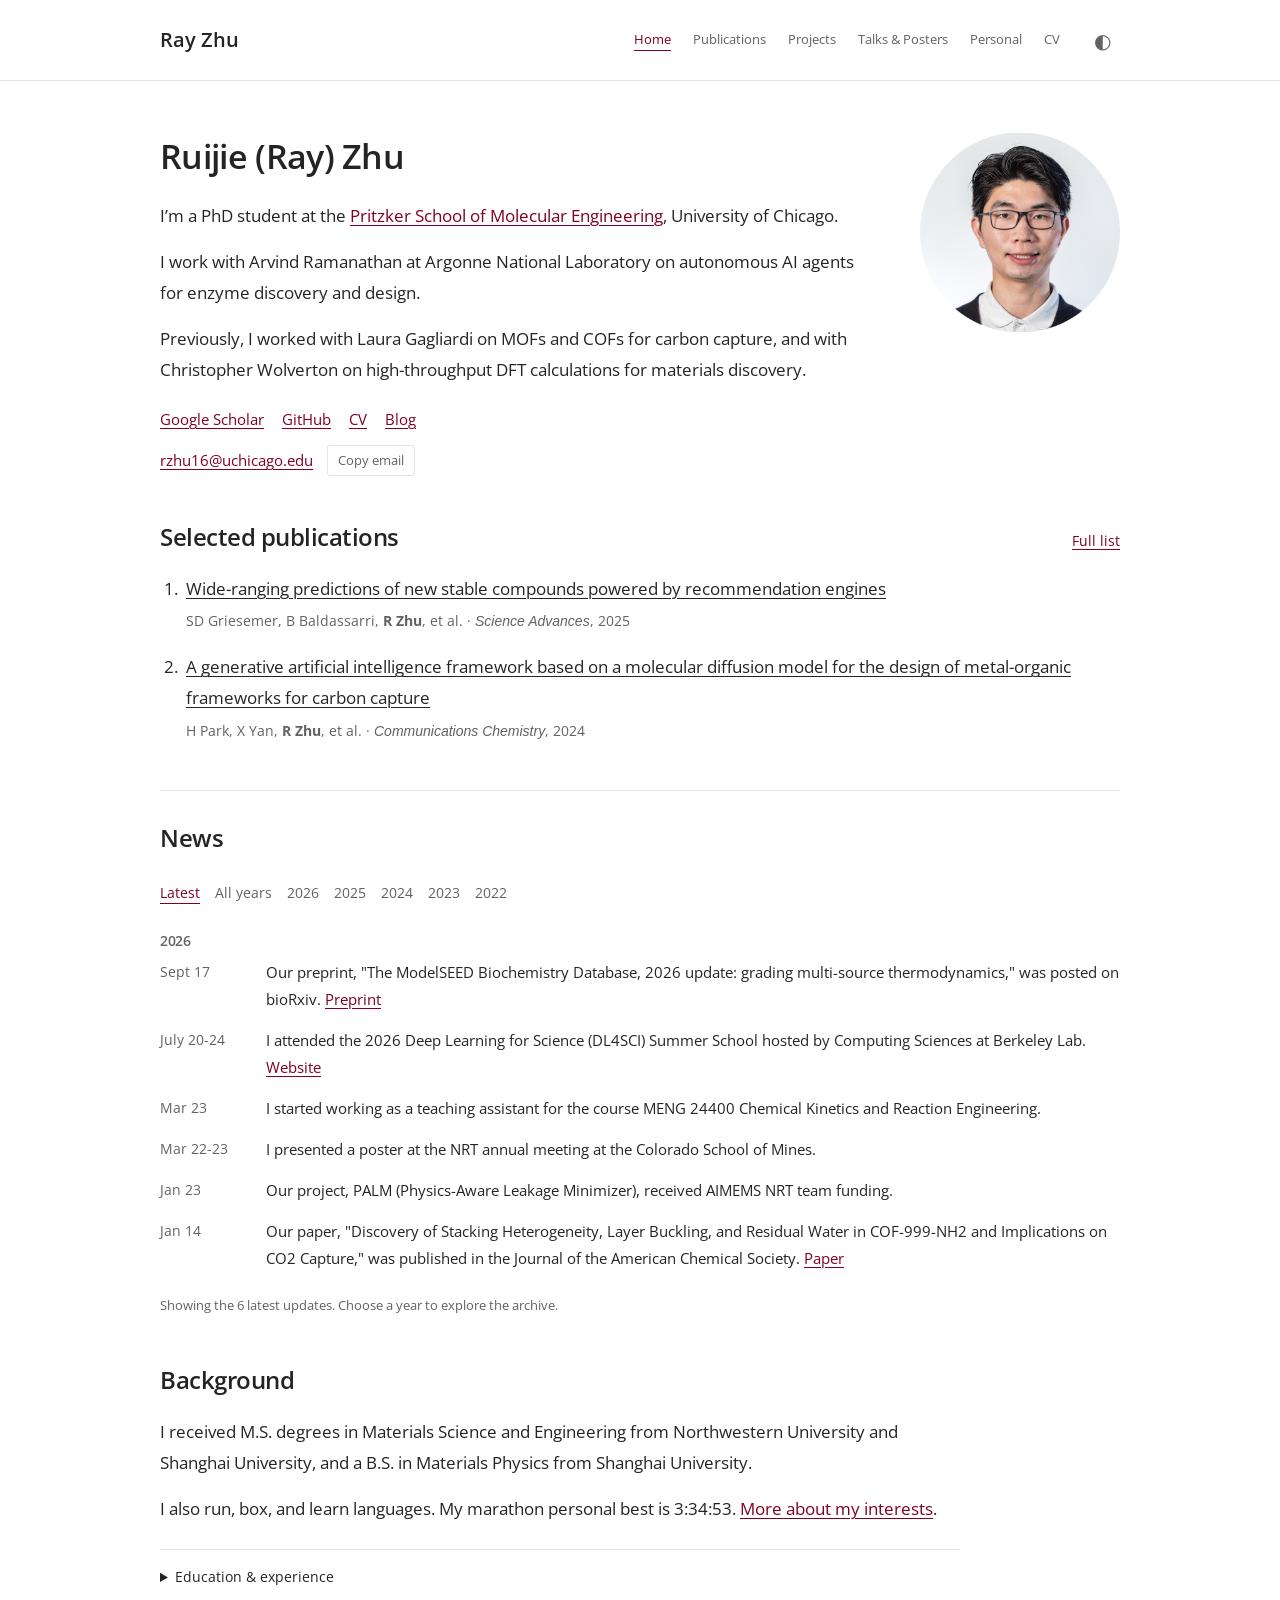
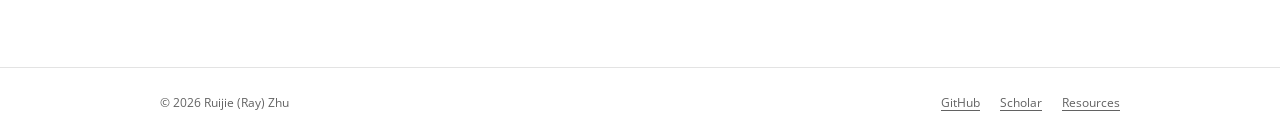
==== commit d278383d: "Update current experience and automate Scholar and dated-content refreshes" ====
--- a/index.html
+++ b/index.html
@@ -68,8 +68,8 @@
                 <div class="intro-text">
                     <h1 id="intro-title">Ruijie (Ray) Zhu</h1>
                     <p>I’m a PhD student at the <a href="https://pme.uchicago.edu/" target="_blank" rel="noopener">Pritzker School of Molecular Engineering</a>, University of Chicago.</p>
-                    <p>My current research focuses on agentic AI for biological systems and the computational design of metal-organic frameworks (MOFs) and covalent organic frameworks (COFs) for carbon capture and water harvesting.</p>
-                    <p>Previously, I worked on high-throughput DFT calculations, materials representations, and machine learning for crystalline materials.</p>
+                    <p>I work with Arvind Ramanathan at Argonne National Laboratory on autonomous AI agents for enzyme discovery and design.</p>
+                    <p>Previously, I worked with Laura Gagliardi on MOFs and COFs for carbon capture, and with Christopher Wolverton on high-throughput DFT calculations for materials discovery.</p>
                     <div class="social-links" aria-label="Profiles and CV">
                         <a href="https://scholar.google.com/citations?user=3KJaM3sAAAAJ&amp;hl=en" target="_blank" rel="noopener">Google Scholar</a>
                         <a href="https://github.com/Ray16" target="_blank" rel="noopener">GitHub</a>
@@ -111,14 +111,19 @@
 
             <div class="news-year-group" data-year="2026">
                 <h3 class="news-year">2026</h3>
+                <p><time datetime="2026-09-17">Sept 17</time> - Our preprint, "The ModelSEED Biochemistry Database, 2026 update: grading multi-source thermodynamics," was posted on bioRxiv. <a href="https://www.biorxiv.org/content/10.64898/2026.09.15.751859.abstract" target="_blank" rel="noopener">Preprint</a></p>
                 <p><time datetime="2026-07-20">July 20-24</time> - I attended the 2026 Deep Learning for Science (DL4SCI) Summer School hosted by Computing Sciences at Berkeley Lab. <a href="https://dl4sci-school.lbl.gov/home" target="_blank" rel="noopener">Website</a></p>
                 <p><time datetime="2026-03-23">Mar 23</time> - I started working as a teaching assistant for the course MENG 24400 Chemical Kinetics and Reaction Engineering.</p>
                 <p><time datetime="2026-03-22">Mar 22-23</time> - I presented a poster at the NRT annual meeting at the Colorado School of Mines.</p>
                 <p><time datetime="2026-01-23">Jan 23</time> - Our project, PALM (Physics-Aware Leakage Minimizer), received AIMEMS NRT team funding.</p>
+                <p><time datetime="2026-01-14">Jan 14</time> - Our paper, "Discovery of Stacking Heterogeneity, Layer Buckling, and Residual Water in COF-999-NH2 and Implications on CO2 Capture," was published in the Journal of the American Chemical Society. <a href="https://doi.org/10.1021/jacs.5c18608" target="_blank" rel="noopener">Paper</a></p>
+                <p><time datetime="2026-01">January</time> - I completed my research mentorship with three middle school students at Francis W. Parker School for the Presidential AI Challenge.</p>
             </div>
 
             <div class="news-year-group" data-year="2025">
                 <h3 class="news-year">2025</h3>
+                <p><time datetime="2025-11">November</time> - I started as a visiting student subcontractor at Argonne National Laboratory, working with Arvind Ramanathan on enzyme discovery and design.</p>
+                <p><time datetime="2025-09">September</time> - I began developing autonomous AI agents for enzyme design with Arvind Ramanathan.</p>
                 <p><time datetime="2025-07-07">July 7-9</time> - I attended the CECAM-US-CENTRAL 2025 Conference Machine Learning Advances for Molecular and Materials Property Prediction at the University of Notre Dame.</p>
                 <p><time datetime="2025-07-07">July 7</time> - I started serving as a reviewer for the journal Machine Learning: Science and Technology.</p>
                 <p><time datetime="2025-06-25">June 25-27</time> - I attended the AI4Chemistry Summit at NYU.</p>
@@ -260,23 +265,20 @@
         </section>
 <section class="section about-section" aria-labelledby="about-heading">
             <h2 id="about-heading">Background</h2>
-            <p>I received my M.S. in Materials Science and Engineering from Northwestern University and my B.S. in Materials Physics from Shanghai University.</p>
+            <p>I received M.S. degrees in Materials Science and Engineering from Northwestern University and Shanghai University, and a B.S. in Materials Physics from Shanghai University.</p>
             <p>I also run, box, and learn languages. My marathon personal best is 3:34:53. <a href="hobby.html">More about my interests</a>.</p>
             <details class="career-details"><summary>Education &amp; experience</summary><div class="career-content">
-
-
-                    <p>PhD student in the Pritzker School of Molecular Engineering @ UChicago (<time datetime="2023-09">2023/09</time> - <time datetime="2028-06">2028/06</time>)</p>
-
-                    <p>NSF-NRT AI-enabled Molecular Engineering of Materials and Systems (AIMEMS) for Sustainability Trainee (<time datetime="2024-10">2024/10</time> - <time datetime="2025-10">2025/10</time>)</p>
-                    <p>Polsky I-Corps Fall 2024 cohort (<time datetime="2024-10">10/2024</time>-<time datetime="2024-12">12/2024</time>)</p>
-                    <p>Professional Development Chair @ Society of Asian Scientists and Engineers (SASE) UChicago Chapter (<time datetime="2025-03">03/2025</time>-Pres.)</p>
-
-                    <p>Computational Chemistry and Materials Science (CCMS) Summer Institute Fellow @ LLNL (<time datetime="2023-06">2023/06</time> - <time datetime="2023-08">2023/08</time>)</p>
-                    <p>Predoctoral Appointee @ Argonne (<time datetime="2023-04">2023/04</time> - <time datetime="2023-05">2023/05</time>)</p>
-                    <p>Research Aide Technical @ Argonne (<time datetime="2022-06">2022/06</time> - <time datetime="2023-03">2023/03</time>)</p>
-<p>M.S. in Materials Science and Engineering @ Northwestern (<time datetime="2021">2021</time> - <time datetime="2022">2022</time>)</p>
-                    <p>B.S. in Materials Physics @ Shanghai University (<time datetime="2015">2015</time> - <time datetime="2019">2019</time>)</p>
-</div></details>
+                    <p><strong>Visiting student subcontractor, Argonne National Laboratory</strong><br>November 2025–present · Advisor: Arvind Ramanathan</p>
+                    <p><strong>Research mentor, Francis W. Parker School</strong><br>November 2025–January 2026 · Presidential AI Challenge</p>
+                    <p><strong>Graduate student research assistant, University of Chicago</strong><br>September 2023–June 2025 · Advisor: Laura Gagliardi</p>
+                    <p><strong>CCMS Summer Institute Fellow, Lawrence Livermore National Laboratory</strong><br>June–August 2023 · Advisor: Fei Zhou</p>
+                    <p><strong>Predoctoral appointee, Argonne National Laboratory</strong><br>April–May 2023 · Advisor: Eliu Huerta</p>
+                    <p><strong>Research aide technical, Argonne National Laboratory</strong><br>June 2022–March 2023 · Advisor: Eliu Huerta</p>
+                    <p><strong>PhD in Molecular Engineering, University of Chicago</strong><br>September 2023–June 2028 (expected)</p>
+                    <p><strong>M.S., Materials Science and Engineering, Northwestern University</strong><br>2021–2022</p>
+                    <p><strong>M.S., Materials Science and Engineering, Shanghai University</strong><br>2019–2022</p>
+                    <p><strong>B.S., Materials Physics, Shanghai University</strong><br>2015–2019</p>
+                </div></details>
         </section>
     </main>
 
--- a/styles.css
+++ b/styles.css
@@ -208,3 +208,8 @@
     h1 { font-size: 30px; }
     .intro-text p { font-size: 16px; }
 }
+
+.project-card:has(.project-paper-figure) { display: grid; grid-template-columns: 170px minmax(0,1fr); gap: 28px; }
+.project-paper-figure img { width: 170px; height: auto; max-height: 160px; object-fit: contain; }
+.project-paper-figure figcaption { font-size: 11px; color: var(--muted); margin-top: 6px; }
+@media (max-width: 540px) { .project-card:has(.project-paper-figure) { grid-template-columns: 1fr; gap: 18px; } }
